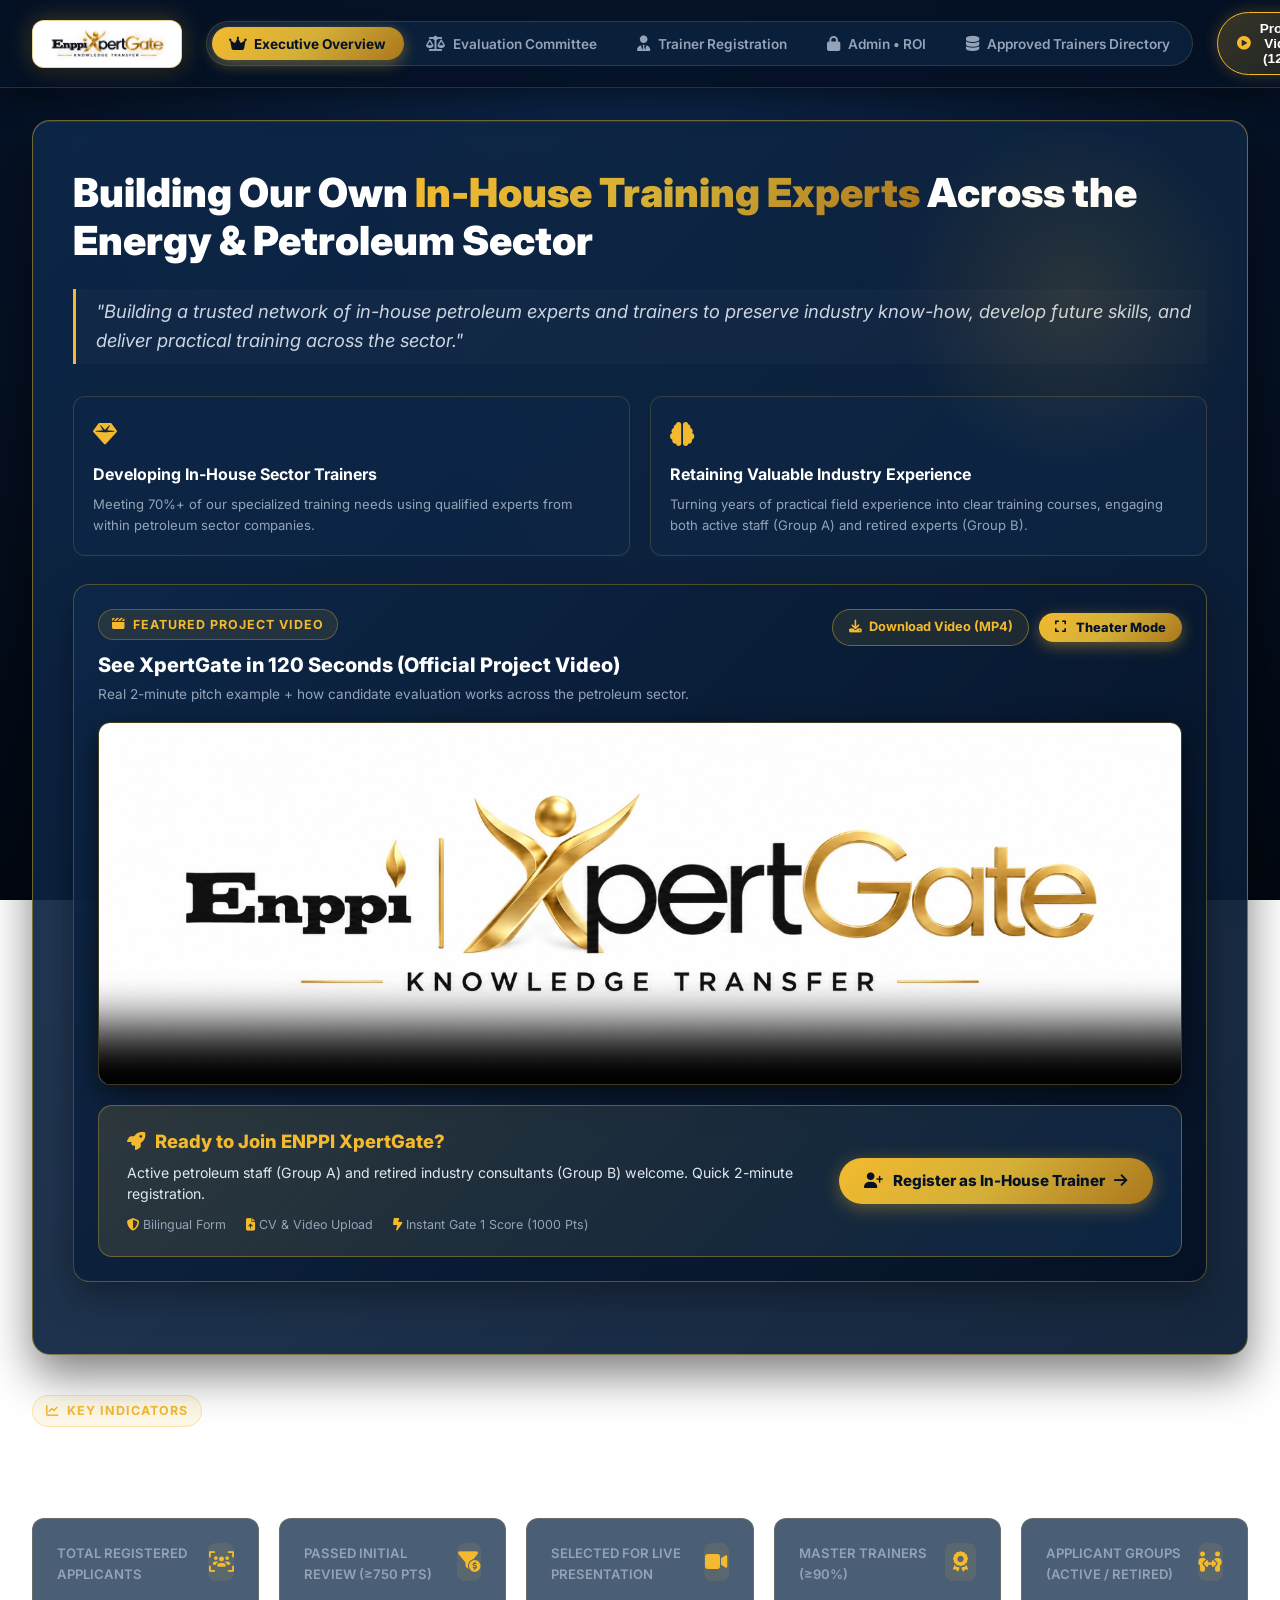
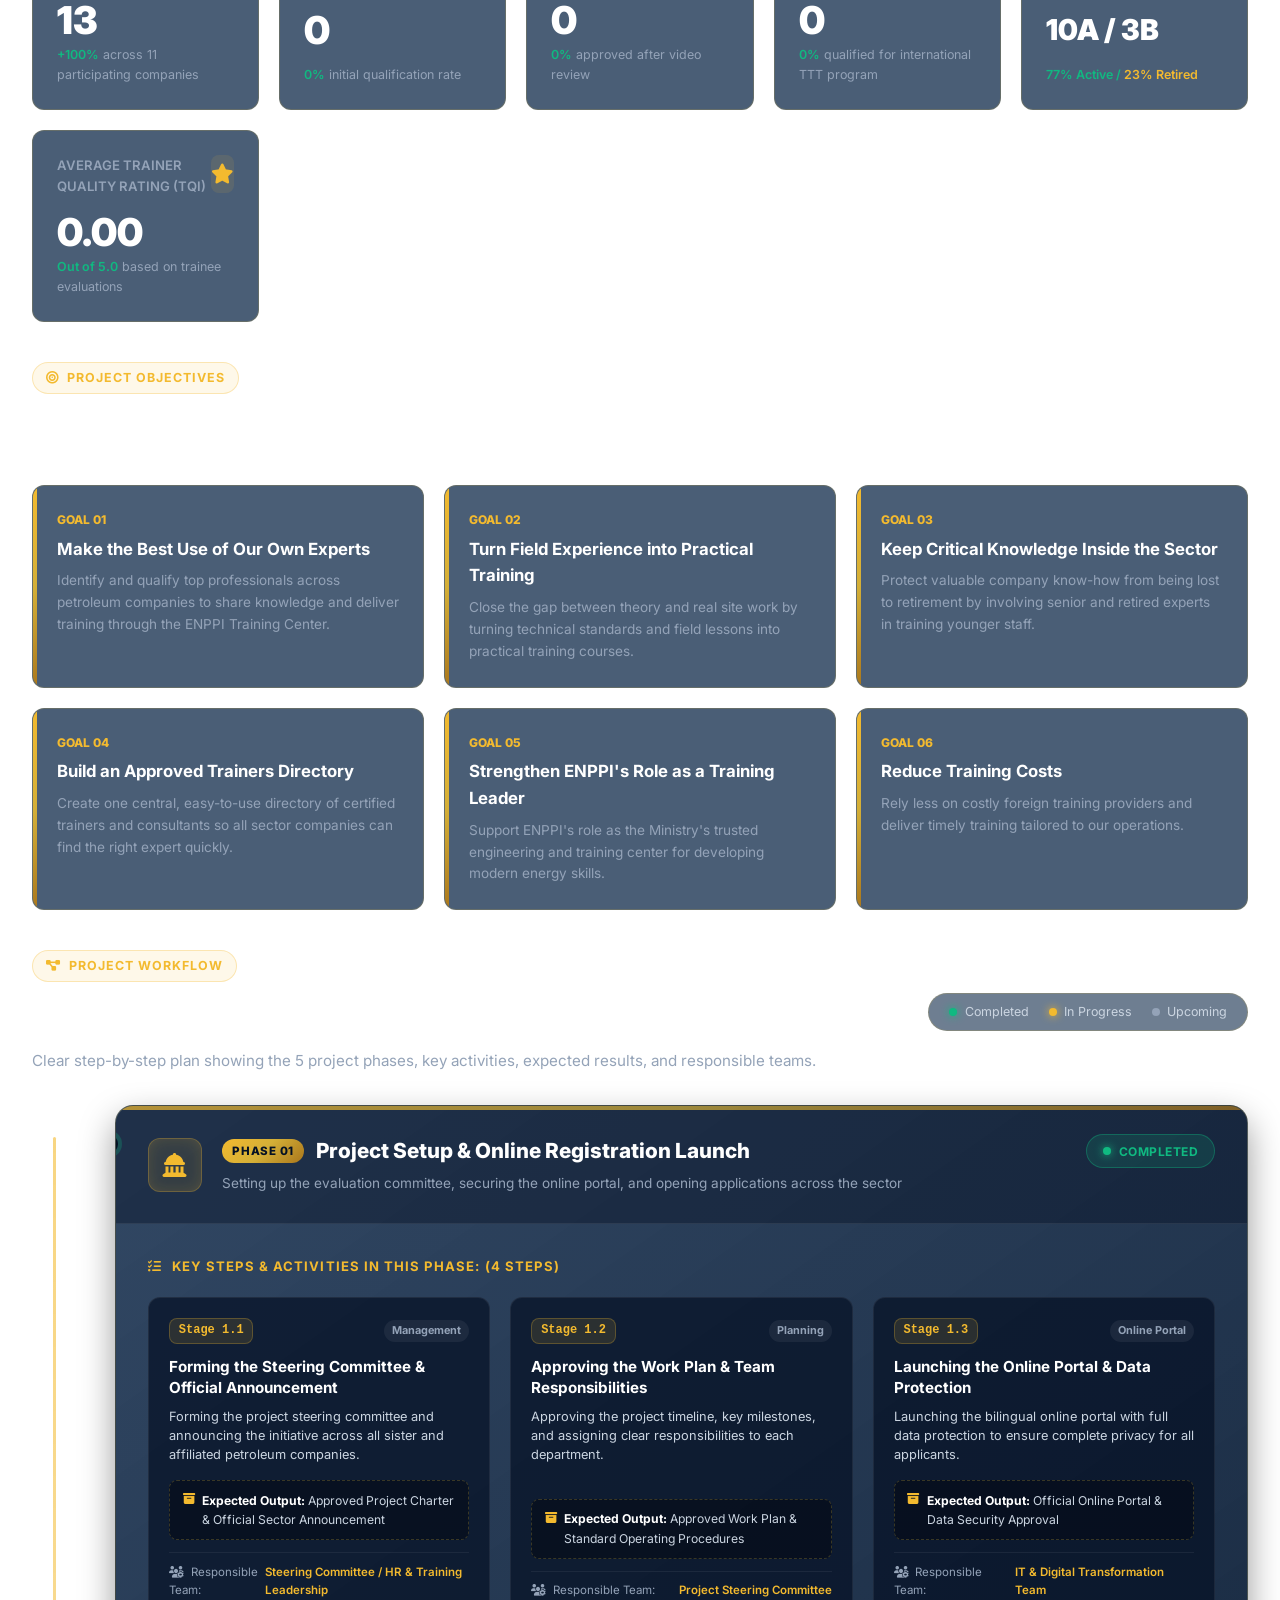
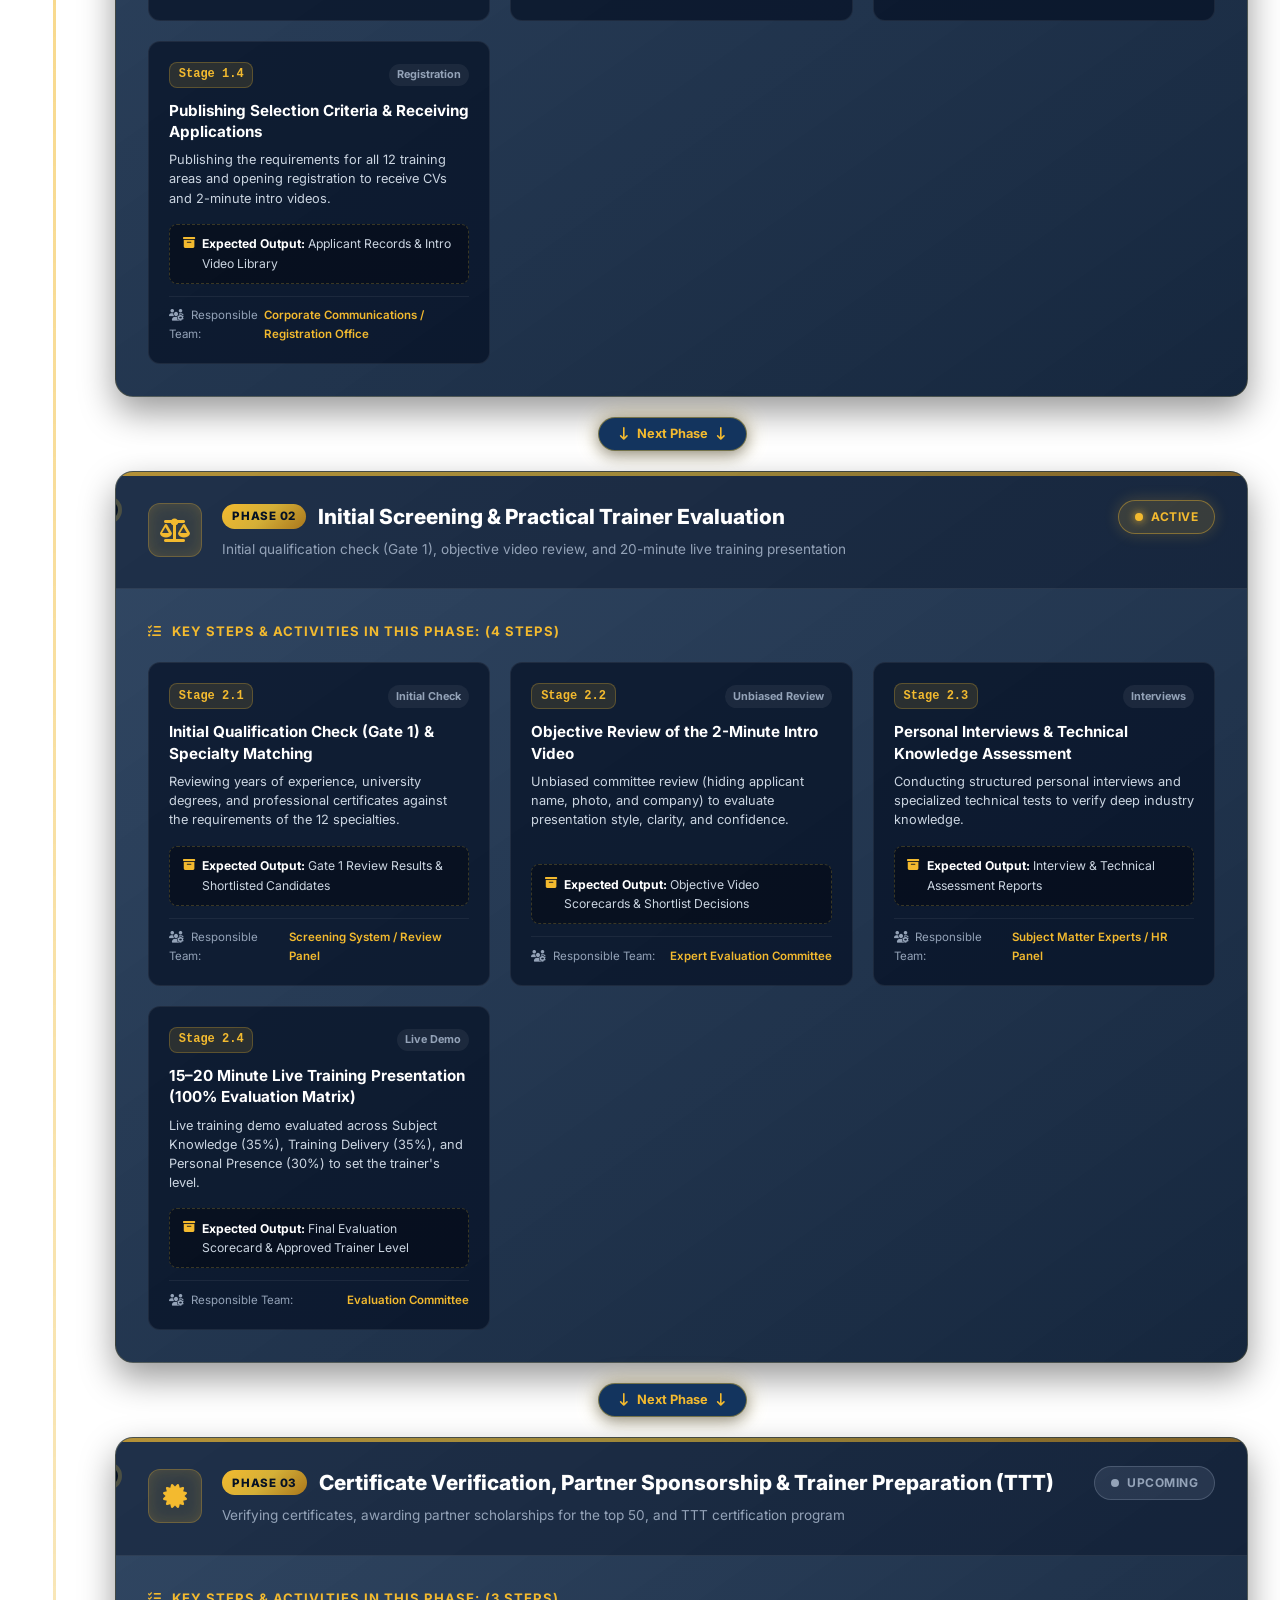
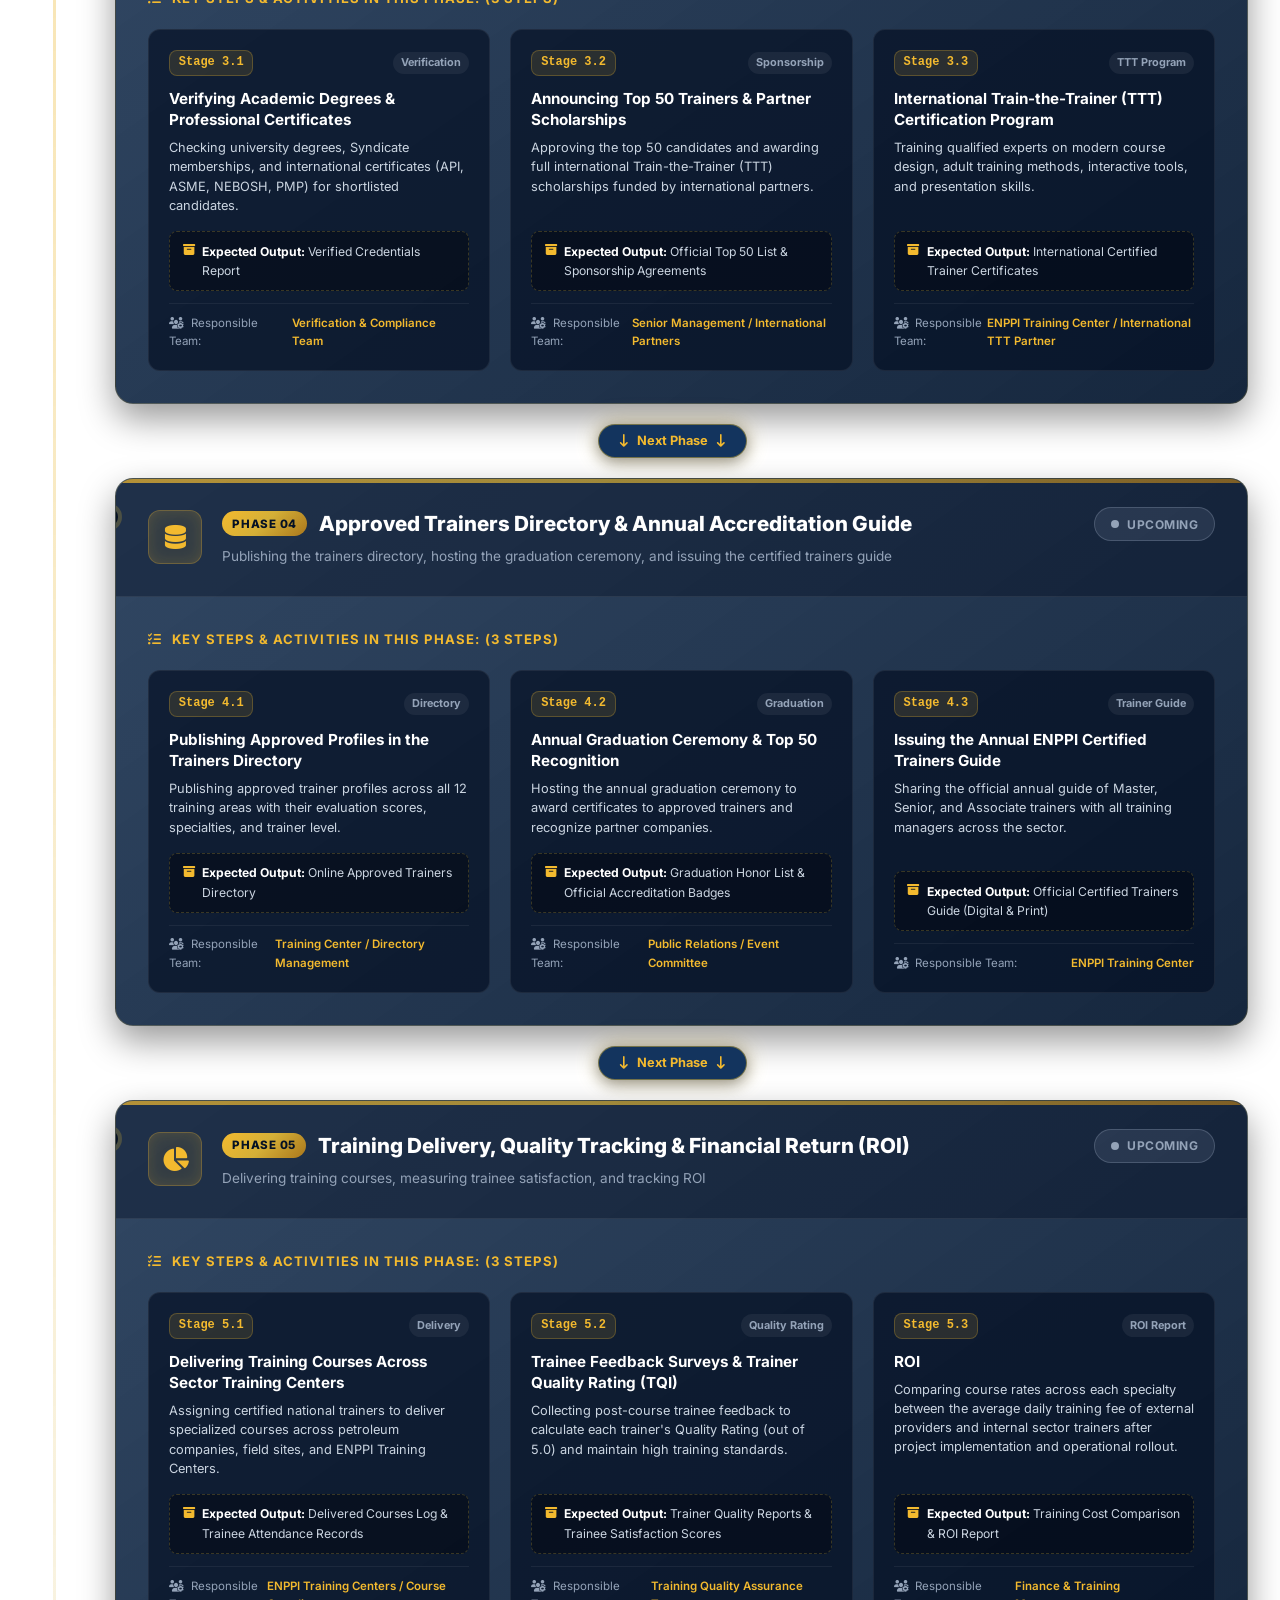
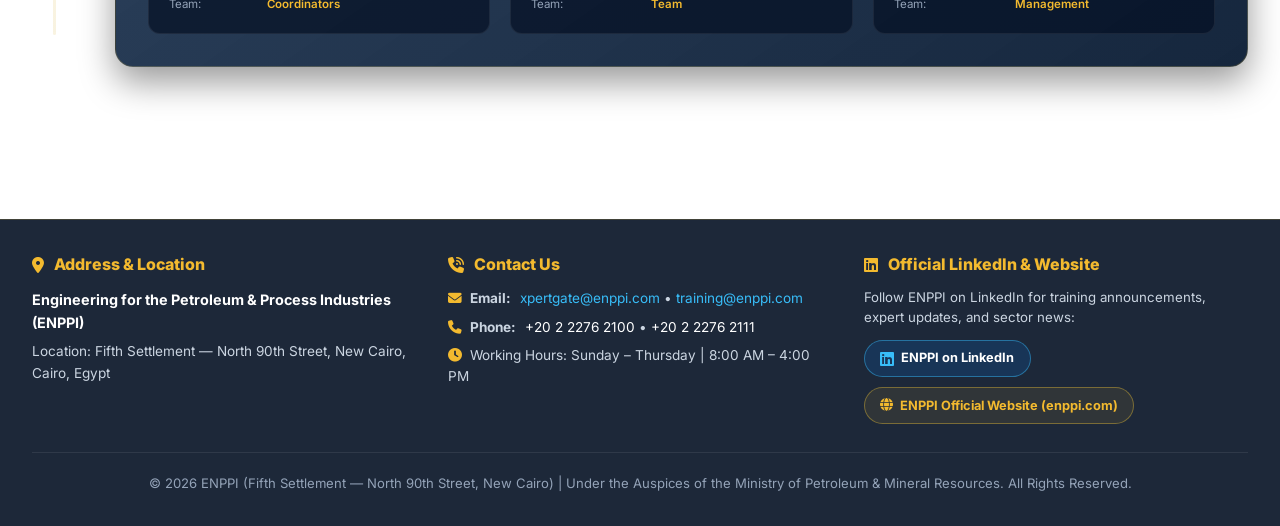
==== demo/index.html @ ce3832bc "feat: complete ENPPI XpertGate demo with 4 role views, Physical Assessment Sheet from competencies m" ====
<!DOCTYPE html>
<html lang="en" dir="ltr">
<head>
    <meta charset="UTF-8">
    <meta name="viewport" content="width=device-width, initial-scale=1.0">
    <title>ENPPI XpertGate | Certified Trainers & Experts Portal</title>
    
    <!-- Fonts: Tajawal & Inter -->
    <link rel="preconnect" href="https://fonts.googleapis.com">
    <link rel="preconnect" href="https://fonts.gstatic.com" crossorigin>
    <link href="https://fonts.googleapis.com/css2?family=Cairo:wght@400;600;700;800;900&family=Inter:wght@300;400;500;600;700;800;900&family=Tajawal:wght@400;500;700;800;900&display=swap" rel="stylesheet">
    
    <!-- Font Awesome Icons -->
    <link rel="stylesheet" href="https://cdnjs.cloudflare.com/ajax/libs/font-awesome/6.5.1/css/all.min.css">
    
    <!-- Enterprise Stylesheet -->
    <link rel="stylesheet" href="style.css">
</head>
<body>

    <!-- ==============================================================================
         EXECUTIVE APP HEADER & ROLE SWITCHER
         ============================================================================== -->
    <header class="app-header">
        <div class="header-container">
            <!-- Brand & Identity with Full Official Logo -->
            <div class="brand-section">
                <a href="#" class="brand-logo-full-wrap" onclick="switchRoleView('executiveView');return false;" title="Back to Main Page" style="cursor:pointer;text-decoration:none;">
                    <img src="assets/logo_full.png?v=2" alt="Enppi XpertGate - Knowledge Transfer" class="brand-logo-full-img">
                </a>
            </div>

            <!-- Executive Role Switcher -->
            <nav class="role-switcher-container" role="tablist" aria-label="Navigation Tabs">
                <button class="role-btn active" data-view="executiveView" role="tab" aria-selected="true">
                    <i class="fa-solid fa-crown"></i>
                    <span data-i18n="navExecutive">Executive Overview</span>
                </button>
                <button class="role-btn" data-view="screeningView" role="tab" aria-selected="false">
                    <i class="fa-solid fa-scale-balanced"></i>
                    <span data-i18n="navScreening">Evaluation Committee</span>
                </button>
                <button class="role-btn" data-view="applicantView" role="tab" aria-selected="false">
                    <i class="fa-solid fa-user-tie"></i>
                    <span data-i18n="navApplicant">Trainer Registration</span>
                </button>
                <button class="role-btn" data-view="adminView" role="tab" aria-selected="false" style="border-color:rgba(212,175,55,0.5);"><i class="fa-solid fa-lock"></i><span>Admin • ROI</span></button>
                <button class="role-btn" data-view="skillsBankView" role="tab" aria-selected="false">
                    <i class="fa-solid fa-database"></i>
                    <span data-i18n="navSkillsBank">Approved Trainers Directory</span>
                </button>
            </nav>

            <!-- Language & Operational Status -->
            <div class="header-utilities">
                <button type="button" class="promo-video-btn" id="btnHeaderPromoVideo" onclick="openPromoVideoModal()" title="Watch 2-Minute Project Video">
                    <i class="fa-solid fa-play-circle"></i>
                    <span data-i18n="btnPromoVideo">Watch Project Video (2 min)</span>
                </button>
                <button class="lang-toggle-btn" id="langToggleBtn" title="Switch Language">
                    <i class="fa-solid fa-globe"></i>
                    <span id="langLabel">Arabic (AR)</span>
                </button>
            </div>
        </div>
    </header>

    <!-- ==============================================================================
         MAIN CONTENT CONTAINER (4 DYNAMIC VIEWS)
         ============================================================================== -->
    <main class="main-content">

        <!-- ==========================================================================
             VIEW 1: EXECUTIVE OVERVIEW
             ========================================================================== -->
        <section id="executiveView" class="view-section active">
            <!-- Strategic Hero Banner -->
            <div class="hero-banner">
                <h2 class="hero-title">
                    <span data-i18n="heroTitleStart">Building Our Own</span>
                    <span class="gradient-text" data-i18n="heroTitleHighlight">In-House Training Experts</span>
                    <span data-i18n="heroTitleEnd">Across the Energy & Petroleum Sector</span>
                </h2>

                <p class="hero-vision-quote" data-i18n="visionQuote">
                    "Building a trusted network of in-house petroleum experts and trainers to preserve industry know-how, develop future skills, and deliver practical training across the sector."
                </p>

                <!-- Strategic Pillars -->
                <div class="strategic-pillars-grid">
                    <div class="pillar-pill">
                        <div class="icon"><i class="fa-solid fa-gem"></i></div>
                        <h4 data-i18n="pillar1Title">Developing In-House Sector Trainers</h4>
                        <p data-i18n="pillar1Desc">Meeting 70%+ of our specialized training needs using qualified experts from within petroleum sector companies.</p>
                    </div>
                    <div class="pillar-pill">
                        <div class="icon"><i class="fa-solid fa-brain"></i></div>
                        <h4 data-i18n="pillar2Title">Retaining Valuable Industry Experience</h4>
                        <p data-i18n="pillar2Desc">Turning years of practical field experience into clear training courses, engaging both active staff (Group A) and retired experts (Group B).</p>
                    </div>
                </div>

                <!-- Unified Featured Video Showcase (Centerpiece) -->
                <div class="exec-video-centerpiece" style="margin-top: 1.75rem;">
                    <div style="display: flex; justify-content: space-between; align-items: flex-start; flex-wrap: wrap; gap: 1rem; margin-bottom: 1rem;">
                        <div>
                            <span class="section-badge" style="margin-bottom: 0.35rem;"><i class="fa-solid fa-clapperboard"></i> <span>Featured Project Video</span></span>
                            <h3 style="margin: 0.2rem 0; color: #FFFFFF; font-size: 1.25rem; font-weight: 800;">
                                See XpertGate in 120 Seconds (Official Project Video)
                            </h3>
                            <p style="margin: 0; color: var(--text-muted); font-size: 0.85rem;">
                                Real 2-minute pitch example + how candidate evaluation works across the petroleum sector.
                            </p>
                        </div>
                        <div style="display: flex; gap: 0.65rem; flex-wrap: wrap; align-items: center;">
                            <a href="video/sample-video.mp4" download="Enppi_XpertGate_Sample_Video.mp4" class="btn-outline-gold" style="font-size: 0.8rem; padding: 0.45rem 0.95rem; text-decoration: none; display: inline-flex; align-items: center; gap: 0.45rem;">
                                <i class="fa-solid fa-download"></i> <span>Download Video (MP4)</span>
                            </a>
                            <button type="button" class="btn-primary-gold" onclick="openPromoVideoModal()" style="font-size: 0.8rem; padding: 0.45rem 1rem;">
                                <i class="fa-solid fa-expand"></i> <span>Theater Mode</span>
                            </button>
                        </div>
                    </div>

                    <!-- Video Player -->
                    <div class="exec-video-player-wrap">
                        <video controls preload="metadata" poster="assets/Logo.jpeg" style="width: 100%; max-height: 440px; display: block; margin: 0 auto; background: #000;">
                            <source src="video/sample-video.mp4" type="video/mp4">
                            Your browser does not support the video tag.
                        </video>
                    </div>

                    <!-- Ready to Join Placed Directly UNDER the Video -->
                    <div class="ready-to-join-banner">
                        <div style="flex: 1; min-width: 270px;">
                            <div style="display: flex; align-items: center; gap: 0.6rem; color: var(--gold-bright); font-weight: 800; font-size: 1.15rem; margin-bottom: 0.35rem;">
                                <i class="fa-solid fa-rocket"></i>
                                <span>Ready to Join ENPPI XpertGate?</span>
                            </div>
                            <p style="margin: 0; color: #E2E8F0; font-size: 0.88rem; line-height: 1.5;">
                                Active petroleum staff (Group A) and retired industry consultants (Group B) welcome. Quick 2-minute registration.
                            </p>
                            <div style="display: flex; gap: 1.25rem; margin-top: 0.65rem; font-size: 0.78rem; color: var(--text-muted); flex-wrap: wrap;">
                                <span><i class="fa-solid fa-shield-halved" style="color: var(--gold-bright);"></i> Bilingual Form</span>
                                <span><i class="fa-solid fa-file-arrow-up" style="color: var(--gold-bright);"></i> CV & Video Upload</span>
                                <span><i class="fa-solid fa-bolt-lightning" style="color: var(--gold-bright);"></i> Instant Gate 1 Score (1000 Pts)</span>
                            </div>
                        </div>
                        <div>
                            <button type="button" class="btn-primary-gold" onclick="switchRoleView('applicantView')" style="padding: 0.85rem 1.6rem; font-size: 0.95rem; font-weight: 800; box-shadow: 0 4px 18px rgba(243, 186, 47, 0.35); display: inline-flex; align-items: center; gap: 0.6rem;">
                                <i class="fa-solid fa-user-plus"></i>
                                <span>Register as In-House Trainer</span>
                                <i class="fa-solid fa-arrow-right"></i>
                            </button>
                        </div>
                    </div>
                </div>
            </div>

            <!-- Executive KPI Summary Cards -->
            <div class="section-header">
                <span class="section-badge"><i class="fa-solid fa-chart-line"></i> <span data-i18n="kpiBadge">Key Indicators</span></span>
                <h3 class="section-title"><span data-i18n="kpiTitle">Registration & Qualification Summary</span></h3>
            </div>
            
            <div class="kpi-grid">
                <div class="kpi-card">
                    <div class="kpi-top">
                        <span class="kpi-label" data-i18n="kpiTotalApplicants">Total Registered Applicants</span>
                        <div class="kpi-icon"><i class="fa-solid fa-users-viewfinder"></i></div>
                    </div>
                    <div class="kpi-value" id="kpiTotalApplicantsCount">0</div>
                    <div class="kpi-subtext"><span class="positive" id="kpiCompaniesRatio">+100%</span> <span id="kpiCompaniesSubtext" data-i18n="kpiAcrossCompanies">across participating sector companies</span></div>
                </div>

                <div class="kpi-card">
                    <div class="kpi-top">
                        <span class="kpi-label" data-i18n="kpiScreenedCandidates">Passed Initial Review (â‰¥750 pts)</span>
                        <div class="kpi-icon"><i class="fa-solid fa-filter-circle-dollar"></i></div>
                    </div>
                    <div class="kpi-value" id="kpiScreenedCount">0</div>
                    <div class="kpi-subtext"><span class="positive" id="kpiPassRatePercent">0%</span> <span data-i18n="kpiPassRate">initial qualification rate</span></div>
                </div>

                <div class="kpi-card">
                    <div class="kpi-top">
                        <span class="kpi-label" data-i18n="kpiShortlisted">Selected for Live Presentation</span>
                        <div class="kpi-icon"><i class="fa-solid fa-video"></i></div>
                    </div>
                    <div class="kpi-value" id="kpiShortlistedCount">0</div>
                    <div class="kpi-subtext"><span class="positive" id="kpiDemoReadyRatio">0%</span> <span data-i18n="kpiBlindReviewed">approved after video review</span></div>
                </div>

                <div class="kpi-card">
                    <div class="kpi-top">
                        <span class="kpi-label" data-i18n="kpiCertifiedMasters">Master Trainers (â‰¥90%)</span>
                        <div class="kpi-icon"><i class="fa-solid fa-award"></i></div>
                    </div>
                    <div class="kpi-value" id="kpiCertifiedMastersCount">0</div>
                    <div class="kpi-subtext"><span class="positive" id="kpiMastersRatio">0%</span> <span data-i18n="kpiTop50Scholars">qualified for international TTT program</span></div>
                </div>

                <div class="kpi-card">
                    <div class="kpi-top">
                        <span class="kpi-label" data-i18n="kpiCohortDist">Applicant Groups (Active / Retired)</span>
                        <div class="kpi-icon"><i class="fa-solid fa-people-arrows"></i></div>
                    </div>
                    <div class="kpi-value" style="font-size: 1.8rem;" id="kpiCohortCountDisplay">0A / 0B</div>
                    <div class="kpi-subtext"><span class="positive" id="kpiCohortRatio">0% Active / 0% Retired</span></div>
                </div>

                <div class="kpi-card">
                    <div class="kpi-top">
                        <span class="kpi-label" data-i18n="kpiAverageTqi">Average Trainer Quality Rating (TQI)</span>
                        <div class="kpi-icon"><i class="fa-solid fa-star"></i></div>
                    </div>
                    <div class="kpi-value" id="kpiAvgTqiDisplay">0.00</div>
                    <div class="kpi-subtext"><span class="positive">Out of 5.0</span> <span data-i18n="kpiTqiEvaluated">based on trainee evaluations</span></div>
                </div>
            </div>

            <!-- The 6 Strategic Goals Grid -->
            <div class="section-header">
                <span class="section-badge"><i class="fa-solid fa-bullseye"></i> <span data-i18n="strategicGoalsBadge">Project Objectives</span></span>
                <h3 class="section-title"><span data-i18n="strategicGoalsTitle">The 6 Main Goals of XpertGate</span></h3>
            </div>
            <div class="goals-grid">
                <div class="goal-card">
                    <div class="goal-number">Goal 01</div>
                    <h4 data-i18n="goal1Title">Make the Best Use of Our Own Experts</h4>
                    <p data-i18n="goal1Desc">Identify and qualify top professionals across petroleum companies to share knowledge and deliver training through the ENPPI Training Center.</p>
                </div>
                <div class="goal-card">
                    <div class="goal-number">Goal 02</div>
                    <h4 data-i18n="goal2Title">Turn Field Experience into Practical Training</h4>
                    <p data-i18n="goal2Desc">Close the gap between theory and real site work by turning technical standards and field lessons into practical training courses.</p>
                </div>
                <div class="goal-card">
                    <div class="goal-number">Goal 03</div>
                    <h4 data-i18n="goal3Title">Keep Critical Knowledge Inside the Sector</h4>
                    <p data-i18n="goal3Desc">Protect valuable company know-how from being lost to retirement by involving senior and retired experts in training younger staff.</p>
                </div>
                <div class="goal-card">
                    <div class="goal-number">Goal 04</div>
                    <h4 data-i18n="goal4Title">Build an Approved Trainers Directory</h4>
                    <p data-i18n="goal4Desc">Create one central, easy-to-use directory of certified trainers and consultants so all sector companies can find the right expert quickly.</p>
                </div>
                <div class="goal-card">
                    <div class="goal-number">Goal 05</div>
                    <h4 data-i18n="goal5Title">Strengthen ENPPI's Role as a Training Leader</h4>
                    <p data-i18n="goal5Desc">Support ENPPI's role as the Ministry's trusted engineering and training center for developing modern energy skills.</p>
                </div>
                <div class="goal-card">
                    <div class="goal-number">Goal 06</div>
                    <h4 data-i18n="goal6Title">Reduce Training Costs</h4>
                    <p data-i18n="goal6Desc">Rely less on costly foreign training providers and deliver timely training tailored to our operations.</p>
                </div>
            </div>

            <!-- The Master Operational Workflow (Phases & Detailed Operational Stages) -->
            <div class="workflow-section-container">
                <div class="workflow-header-actions">
                    <div class="section-header" style="margin-bottom: 0;">
                        <span class="section-badge"><i class="fa-solid fa-diagram-project"></i> <span data-i18n="workflowBadge">Project Workflow</span></span>
                        <h3 class="section-title"><span data-i18n="workflowTitle">Project Implementation Plan: 5 Main Phases</span></h3>
                        <p class="section-desc" data-i18n="workflowDesc">Clear step-by-step plan showing the 5 project phases, key activities, expected results, and responsible teams.</p>
                    </div>

                    <div class="workflow-legend">
                        <div class="workflow-legend-item">
                            <span class="legend-dot completed"></span>
                            <span data-i18n="legendCompleted">Completed</span>
                        </div>
                        <div class="workflow-legend-item">
                            <span class="legend-dot active"></span>
                            <span data-i18n="legendActive">In Progress</span>
                        </div>
                        <div class="workflow-legend-item">
                            <span class="legend-dot upcoming"></span>
                            <span data-i18n="legendUpcoming">Upcoming</span>
                        </div>
                    </div>
                </div>

                <div class="workflow-track-wrapper" id="workflowTrackWrapper">
                    <!-- Populated dynamically via app.js -->
                </div>
            </div>
            </section>


        <!-- ==========================================================================
             VIEW 2: EVALUATION COMMITTEE ROOM
             ========================================================================== -->
        <section id='screeningView' class='view-section'>
            <div id='committeeLoginGate' style='background:rgba(14,40,73,0.7);border:1px solid rgba(212,175,55,0.35);border-radius:16px;padding:1.5rem;margin-bottom:1.5rem;'>
                <div style='display:flex;gap:1rem;align-items:center;margin-bottom:1rem;'><i class='fa-solid fa-scale-balanced' style='font-size:1.8rem;color:var(--gold-bright);'></i><div><h3 style='margin:0;color:#FFFFFF;'>Evaluation Committee \u2014 Secure Access</h3><p style='margin:0.2rem 0 0 0;color:var(--text-muted);font-size:0.85rem;'>Demo login. Credentials displayed for live demo.</p></div></div>
                <div style='display:flex;gap:0.65rem;flex-wrap:wrap;margin-bottom:1rem;'><span style='background:rgba(212,175,55,0.15);border:1px solid rgba(212,175,55,0.3);color:var(--gold-bright);padding:0.35rem 0.75rem;border-radius:999px;font-size:0.78rem;'><i class='fa-solid fa-user'></i> Username: <strong>committee</strong></span><span style='background:rgba(56,189,248,0.12);border:1px solid rgba(56,189,248,0.3);color:#38BDF8;padding:0.35rem 0.75rem;border-radius:999px;font-size:0.78rem;'><i class='fa-solid fa-key'></i> Password: <strong>Enppi2026!</strong> <button type='button' onclick='navigator.clipboard.writeText(\"Enppi2026!\");showToast(\"Password copied!\")' style='margin-left:0.35rem;background:rgba(255,255,255,0.1);border:1px solid rgba(255,255,255,0.2);color:#FFFFFF;padding:0.15rem 0.5rem;border-radius:999px;font-size:0.72rem;cursor:pointer;'>Copy</button></span><span style='color:var(--text-muted);font-size:0.76rem;'><i class='fa-solid fa-eye'></i> Password shown intentionally for demo</span></div>
                <form id='committeeLoginForm' onsubmit='return handleCommitteeLogin(event)' style='display:flex;gap:0.65rem;flex-wrap:wrap;align-items:center;'><input type='text' id='committeeUser' class='form-input' placeholder='Username' value='committee' required style='max-width:180px;'><input type='password' id='committeePass' class='form-input' placeholder='Password' value='Enppi2026!' required style='max-width:180px;'><button type='submit' class='btn-primary-gold'><i class='fa-solid fa-right-to-bracket'></i> Enter Workspace</button><button type='button' class='btn-outline-gold' onclick='var p=document.getElementById(\"committeePass\");p.type=p.type===\"password\"?\"text\":\"password\"'>Show/Hide</button></form>
                <small style='color:var(--text-muted);font-size:0.76rem;display:block;margin-top:0.5rem;'><i class='fa-solid fa-circle-info'></i> Production connects to SSO/LDAP. Demo: <strong>committee / Enppi2026!</strong> unlocks the workspace.</small>
            </div>
            <div id='committeeWorkspace' style='display:none;'>
            <div class="section-header">
                <span class="section-badge"><i class="fa-solid fa-gavel"></i> <span data-i18n="screeningBadge">Evaluation Committee</span></span>
                <h3 class="section-title"><span data-i18n="screeningTitle">Applicant Screening, Objective Video Review & Live Presentation Evaluation</span></h3>
                <p class="section-desc" data-i18n="screeningDesc">Review initial qualifications (Gate 1), evaluate the 2-minute intro video objectively, and score the live training presentation using the 19-point evaluation sheet.</p>
            </div>

            <!-- Automated Evaluation & Screening Action Toolbar -->
            <div class="screening-action-bar" style="margin-bottom: 1.5rem; background: rgba(14, 40, 73, 0.7); border: 1px solid rgba(212, 175, 55, 0.35); border-radius: 12px; padding: 1.25rem 1.5rem;">
                <div class="action-bar-info">
                    <h3 style="color: var(--gold-bright); font-size: 1.15rem; display: flex; align-items: center; gap: 0.5rem; margin-bottom: 0.35rem;">
                        <i class="fa-solid fa-wand-magic-sparkles"></i>
                        <span data-i18n="evalDashboardTitle">Comprehensive Lecturer Evaluation & Accreditation Dashboard</span>
                    </h3>
                    <p data-i18n="evalDashboardDesc" style="color: var(--text-muted); font-size: 0.84rem; margin: 0;">Automated end-to-end evaluation results based on the 19 lecturer assessment criteria across Subject Knowledge (35%), Training Delivery (35%), Communication & Presence (30%), and approved deployment tiers.</p>
                </div>
                <div style="display: flex; gap: 0.65rem; align-items: center; flex-wrap: wrap;">
                    <div id="dbSyncStatusBadge" class="live-indicator" style="background: rgba(16, 185, 129, 0.12); border: 1px solid rgba(16, 185, 129, 0.3); color: #10B981; padding: 0.4rem 0.85rem; border-radius: 9999px; font-size: 0.78rem; font-weight: 700;">
                        <span class="pulse-dot" style="background-color: #10B981; box-shadow: 0 0 8px #10B981;"></span>
                        <span id="dbStatusText">System Status: Online (0 Applicants)</span>
                    </div>

                    <!-- End-to-End Automated Evaluation Button -->
                    <button class="btn-primary-gold" id="btnRunAutoEvaluationAll" style="padding: 0.55rem 1.15rem; font-size: 0.84rem; box-shadow: 0 4px 15px rgba(243, 186, 47, 0.35);">
                        <i class="fa-solid fa-bolt-lightning"></i>
                        <span data-i18n="btnRunAutoEvalAll">Run End-to-End Evaluation for All Applicants</span>
                    </button>

                    <!-- Load & Evaluate Sector Sample Pool -->
                    <button id="btnLoadBenchmarkCandidates" style="background: rgba(56, 189, 248, 0.15); border: 1px solid rgba(56, 189, 248, 0.45); color: #38BDF8; padding: 0.55rem 1rem; border-radius: 8px; font-size: 0.82rem; font-weight: 700; cursor: pointer; transition: 0.2s ease; display: inline-flex; align-items: center; gap: 0.45rem;">
                        <i class="fa-solid fa-users-viewfinder"></i>
                        <span data-i18n="btnLoadBenchmarkCandidates">Load & Evaluate Sector Sample Applicants (13 Disciplines)</span>
                    </button>

                    <button id="btnResetDatabase" style="background: rgba(239, 68, 68, 0.15); border: 1px solid rgba(239, 68, 68, 0.4); color: #FCA5A5; padding: 0.55rem 0.9rem; border-radius: 8px; font-size: 0.8rem; font-weight: 600; cursor: pointer; transition: 0.2s ease;">
                        <i class="fa-solid fa-trash-can"></i>
                        <span id="btnResetDbText" data-i18n="btnResetDbText">Clear All Applicants</span>
                    </button>

                    <!-- Standalone Rubric Button (Committee Criteria Reference) -->
                    <button id="btnStandaloneRubric" style="background: rgba(212, 175, 55, 0.15); border: 1px solid rgba(212, 175, 55, 0.45); color: var(--gold-bright); padding: 0.55rem 0.9rem; border-radius: 8px; font-size: 0.8rem; font-weight: 700; cursor: pointer; transition: 0.2s ease; display: inline-flex; align-items: center; gap: 0.45rem;" onclick="loadRubricCriteria()">
                        <i class="fa-solid fa-clipboard-list"></i>
                        <span id="rubricBtnText">Rubric</span>
                    </button>
                </div>
            </div>

            <!-- EXECUTIVE LECTURER ASSESSMENT DASHBOARD -->
            <div class="lecturer-assessment-dashboard-container" style="background: linear-gradient(135deg, rgba(14, 40, 73, 0.85) 0%, rgba(5, 17, 36, 0.95) 100%); border: 1px solid rgba(212, 175, 55, 0.35); border-radius: 14px; padding: 1.5rem; margin-bottom: 2rem; box-shadow: 0 15px 35px rgba(0,0,0,0.35);">
                <div style="display: flex; justify-content: space-between; align-items: center; flex-wrap: wrap; gap: 1rem; margin-bottom: 1.25rem; border-bottom: 1px solid rgba(255,255,255,0.08); padding-bottom: 0.85rem;">
                    <div>
                        <span class="section-badge" style="margin-bottom: 0.25rem;"><i class="fa-solid fa-chart-pie"></i> <span data-i18n="evalDashboardBadge">Lecturer Evaluation Dashboard</span></span>
                        <h4 style="margin: 0.2rem 0 0 0; color: #FFFFFF; font-size: 1.15rem; font-weight: 800;">
                            <span data-i18n="evalDashboardTitle">Comprehensive Lecturer Evaluation & Accreditation Dashboard</span>
                        </h4>
                    </div>
                    <div id="evalEngineStatusBadge" style="background: rgba(212, 175, 55, 0.12); border: 1px solid rgba(212, 175, 55, 0.4); color: var(--gold-bright); padding: 0.35rem 0.85rem; border-radius: 8px; font-size: 0.8rem; font-weight: 700; display: flex; align-items: center; gap: 0.4rem;">
                        <i class="fa-solid fa-calculator"></i>
                        <span id="evalEngineStatusText">Automated Scoring Engine Active</span>
                    </div>
                </div>

                <!-- 6 KPI Metric Cards Grid -->
                <div style="display: grid; grid-template-columns: repeat(auto-fit, minmax(180px, 1fr)); gap: 1rem; margin-bottom: 1.5rem;">
                    <!-- Total Evaluated -->
                    <div class="eval-stat-card" style="background: rgba(15, 23, 42, 0.7); border: 1px solid rgba(255, 255, 255, 0.1); border-radius: 10px; padding: 1rem; text-align: center;">
                        <div style="font-size: 0.75rem; color: var(--text-muted); font-weight: 700; text-transform: uppercase;" data-i18n="dashTotalEvaluated">Total Evaluated Lecturers</div>
                        <div id="dashTotalCount" style="font-size: 2rem; font-weight: 900; color: #FFFFFF; margin-top: 0.25rem;">0</div>
                        <small style="color: var(--text-muted); font-size: 0.72rem;" id="dashTotalSubtitle">End-to-End Assessed</small>
                    </div>

                    <!-- Pass Rate -->
                    <div class="eval-stat-card" style="background: rgba(15, 23, 42, 0.7); border: 1px solid rgba(16, 185, 129, 0.25); border-radius: 10px; padding: 1rem; text-align: center;">
                        <div style="font-size: 0.75rem; color: #6EE7B7; font-weight: 700; text-transform: uppercase;" data-i18n="dashPassRate">Accreditation Pass Rate (â‰¥ 70%)</div>
                        <div id="dashPassRateVal" style="font-size: 2rem; font-weight: 900; color: #10B981; margin-top: 0.25rem;">0%</div>
                        <small style="color: var(--text-muted); font-size: 0.72rem;" id="dashPassSubtitle">Accredited Trainers</small>
                    </div>

                    <!-- Average Score -->
                    <div class="eval-stat-card" style="background: rgba(15, 23, 42, 0.7); border: 1px solid rgba(212, 175, 55, 0.25); border-radius: 10px; padding: 1rem; text-align: center;">
                        <div style="font-size: 0.75rem; color: var(--gold-bright); font-weight: 700; text-transform: uppercase;" data-i18n="dashAvgScore">Average Evaluation Score</div>
                        <div id="dashAvgScoreVal" style="font-size: 2rem; font-weight: 900; color: var(--gold-bright); margin-top: 0.25rem;">0.0%</div>
                        <small style="color: var(--text-muted); font-size: 0.72rem;">Out of 100%</small>
                    </div>

                    <!-- Master Star -->
                    <div class="eval-stat-card" style="background: rgba(15, 23, 42, 0.7); border: 1px solid rgba(212, 175, 55, 0.4); border-radius: 10px; padding: 1rem; text-align: center;">
                        <div style="font-size: 0.75rem; color: var(--gold-bright); font-weight: 700; text-transform: uppercase;" data-i18n="dashMasterCount">Master Star (â‰¥ 90%)</div>
                        <div id="dashMasterCountVal" style="font-size: 2rem; font-weight: 900; color: var(--gold-bright); margin-top: 0.25rem;">0</div>
                        <small style="color: var(--text-muted); font-size: 0.72rem;">Senior Advisors</small>
                    </div>

                    <!-- Senior Trainer -->
                    <div class="eval-stat-card" style="background: rgba(15, 23, 42, 0.7); border: 1px solid rgba(56, 189, 248, 0.3); border-radius: 10px; padding: 1rem; text-align: center;">
                        <div style="font-size: 0.75rem; color: #38BDF8; font-weight: 700; text-transform: uppercase;" data-i18n="dashSeniorCount">Senior Trainers (80 - 89%)</div>
                        <div id="dashSeniorCountVal" style="font-size: 2rem; font-weight: 900; color: #38BDF8; margin-top: 0.25rem;">0</div>
                        <small style="color: var(--text-muted); font-size: 0.72rem;">Certified Facilitators</small>
                    </div>

                    <!-- Associate Trainer -->
                    <div class="eval-stat-card" style="background: rgba(15, 23, 42, 0.7); border: 1px solid rgba(16, 185, 129, 0.3); border-radius: 10px; padding: 1rem; text-align: center;">
                        <div style="font-size: 0.75rem; color: #34D399; font-weight: 700; text-transform: uppercase;" data-i18n="dashAssociateCount">Associate Trainers (70 - 79%)</div>
                        <div id="dashAssociateCountVal" style="font-size: 2rem; font-weight: 900; color: #34D399; margin-top: 0.25rem;">0</div>
                        <small style="color: var(--text-muted); font-size: 0.72rem;">Operational Instructors</small>
                    </div>
                </div>

                <!-- 3 Pillars Performance Breakdown Progress Bars -->
                <div style="background: rgba(5, 17, 36, 0.65); border: 1px solid rgba(255, 255, 255, 0.08); border-radius: 12px; padding: 1.25rem;">
                    <div style="font-weight: 700; color: #E2E8F0; font-size: 0.88rem; margin-bottom: 1rem; display: flex; align-items: center; gap: 0.5rem;">
                        <i class="fa-solid fa-layer-group" style="color: var(--gold-bright);"></i>
                        <span>Average Score Breakdown across the 3 Evaluation Sections:</span>
                    </div>

                    <div style="display: grid; grid-template-columns: repeat(auto-fit, minmax(280px, 1fr)); gap: 1.25rem;">
                        <!-- Pillar 1 -->
                        <div style="background: rgba(255,255,255,0.03); padding: 0.85rem 1rem; border-radius: 8px; border: 1px solid rgba(255,255,255,0.06);">
                            <div style="display: flex; justify-content: space-between; align-items: center; margin-bottom: 0.4rem;">
                                <span style="font-size: 0.8rem; font-weight: 700; color: #93C5FD;" data-i18n="dashPillar1Avg">Section 1: Subject Knowledge & Analytical Skills (35%)</span>
                                <strong id="dashPillar1Val" style="color: #60A5FA; font-size: 0.95rem;">0.0% / 35.0%</strong>
                            </div>
                            <div style="background: rgba(255,255,255,0.1); height: 8px; border-radius: 999px; overflow: hidden;">
                                <div id="dashPillar1Bar" style="background: linear-gradient(90deg, #3B82F6, #60A5FA); width: 0%; height: 100%; transition: width 0.6s ease;"></div>
                            </div>
                        </div>

                        <!-- Pillar 2 -->
                        <div style="background: rgba(255,255,255,0.03); padding: 0.85rem 1rem; border-radius: 8px; border: 1px solid rgba(255,255,255,0.06);">
                            <div style="display: flex; justify-content: space-between; align-items: center; margin-bottom: 0.4rem;">
                                <span style="font-size: 0.8rem; font-weight: 700; color: #FCD34D;" data-i18n="dashPillar2Avg">Section 2: Training Delivery & Course Organization (35%)</span>
                                <strong id="dashPillar2Val" style="color: var(--gold-bright); font-size: 0.95rem;">0.0% / 35.0%</strong>
                            </div>
                            <div style="background: rgba(255,255,255,0.1); height: 8px; border-radius: 999px; overflow: hidden;">
                                <div id="dashPillar2Bar" style="background: var(--gold-gradient); width: 0%; height: 100%; transition: width 0.6s ease;"></div>
                            </div>
                        </div>

                        <!-- Pillar 3 -->
                        <div style="background: rgba(255,255,255,0.03); padding: 0.85rem 1rem; border-radius: 8px; border: 1px solid rgba(255,255,255,0.06);">
                            <div style="display: flex; justify-content: space-between; align-items: center; margin-bottom: 0.4rem;">
                                <span style="font-size: 0.8rem; font-weight: 700; color: #6EE7B7;" data-i18n="dashPillar3Avg">Section 3: Communication & Professional Presence (30%)</span>
                                <strong id="dashPillar3Val" style="color: #34D399; font-size: 0.95rem;">0.0% / 30.0%</strong>
                            </div>
                            <div style="background: rgba(255,255,255,0.1); height: 8px; border-radius: 999px; overflow: hidden;">
                                <div id="dashPillar3Bar" style="background: linear-gradient(90deg, #10B981, #34D399); width: 0%; height: 100%; transition: width 0.6s ease;"></div>
                            </div>
                        </div>
                    </div>
                </div>
            </div>

            <!-- EVALUATED RESULTS TABLE SECTION -->
            <div class="eval-results-table-wrapper" style="margin-bottom: 2.5rem;">
                <!-- Filter Pills & Search Bar -->
                <div style="display: flex; justify-content: space-between; align-items: center; flex-wrap: wrap; gap: 1rem; margin-bottom: 1.25rem;">
                    <div>
                        <h4 style="margin: 0; font-size: 1.15rem; color: #FFFFFF; font-weight: 800; display: flex; align-items: center; gap: 0.5rem;">
                            <i class="fa-solid fa-list-check" style="color: var(--gold-bright);"></i>
                            <span data-i18n="evalResultsTableTitle">Approved Lecturer Assessment Results Table</span>
                        </h4>
                        <p style="margin: 0.25rem 0 0 0; font-size: 0.82rem; color: var(--text-muted);" data-i18n="evalResultsTableDesc">Review every applicant's Gate 1 score, 3-pillar performance, total evaluation percentage, accredited level, and approved deployment scope.</p>
                    </div>

                    <div style="display: flex; gap: 0.55rem; align-items: center; flex-wrap: wrap;">
                        <!-- Filter Pills -->
                        <div class="skills-filter-pills" id="evalTierFilterWrap" style="margin: 0;">
                            <button type="button" class="filter-pill active" data-evaltier="all" data-i18n="filterAllTiers">All Levels</button>
                            <button type="button" class="filter-pill" data-evaltier="master" data-i18n="filterMasterOnly">Master Star (â‰¥ 90%)</button>
                            <button type="button" class="filter-pill" data-evaltier="senior" data-i18n="filterSeniorOnly">Senior (80 - 89%)</button>
                            <button type="button" class="filter-pill" data-evaltier="associate" data-i18n="filterAssociateOnly">Associate (70 - 79%)</button>
                            <button type="button" class="filter-pill" data-evaltier="deferred" data-i18n="filterDeferredOnly">Development (&lt; 70%)</button>
                        </div>

                        <!-- Live Search Input -->
                        <div style="position: relative; min-width: 220px;">
                            <i class="fa-solid fa-magnifying-glass" style="position: absolute; inset-inline-start: 12px; top: 50%; transform: translateY(-50%); color: var(--text-muted); font-size: 0.85rem;"></i>
                            <input type="text" id="evalTableSearchInput" class="form-input" style="padding-inline-start: 34px; padding-top: 0.45rem; padding-bottom: 0.45rem; font-size: 0.82rem; border-radius: 999px;" placeholder="Search lecturer, specialty, or company...">
                        </div>
                    </div>
                </div>

                <!-- Comprehensive Results Table -->
                <div class="table-responsive" style="border: 1px solid rgba(212, 175, 55, 0.25); border-radius: 12px; overflow: hidden; background: rgba(5, 17, 36, 0.7);">
                    <table class="enterprise-table" id="screeningCandidatesTable" style="margin: 0; width: 100%;">
                        <thead>
                            <tr style="background: rgba(14, 40, 73, 0.85);">
                                <th style="width: 75px; text-align: center;" data-i18n="thCode">ID Code</th>
                                <th data-i18n="thCandidate">Lecturer / Applicant Name</th>
                                <th data-i18n="thCompany">Company</th>
                                <th data-i18n="thDomain">Training Specialty</th>
                                <th style="text-align: center;" data-i18n="thGate1Score">Gate 1 Score</th>
                                <th style="text-align: center;" data-i18n="thCognitiveScore">Knowledge (35%)</th>
                                <th style="text-align: center;" data-i18n="thDeliveryScore">Delivery (35%)</th>
                                <th style="text-align: center;" data-i18n="thPresenceScore">Presence (30%)</th>
                                <th style="text-align: center;" data-i18n="thCompositeScore">Total (100%)</th>
                                <th style="text-align: center;" data-i18n="thAccreditedDegree">Accredited Level / Degree</th>
                                <th data-i18n="thDeploymentScope">Approved Deployment Scope</th>
                                <th style="text-align: center; width: 120px;" data-i18n="thActions">Action</th>
                            </tr>
                        </thead>
                        <tbody id="screeningTableBody">
                            <!-- Populated dynamically via app.js -->
                        </tbody>
                    </table>
                </div>
            </div>

            <!-- Committee Gate 1 Points Indicator & Breakdown (Displayed per Candidate after Submission) -->
            <div class="self-assessment-widget" id="committeeGate1Widget" style="margin-top: 2rem; margin-bottom: 2rem;">
                <div style="display: flex; justify-content: space-between; align-items: flex-start; flex-wrap: wrap; gap: 1rem; margin-bottom: 1.25rem;">
                    <div class="section-header" style="margin-bottom: 0;">
                        <span class="section-badge"><i class="fa-solid fa-gauge-high"></i> <span data-i18n="selfCalcBadge">Instant Score</span></span>
                        <h4 style="font-size: 1.3rem; font-weight: 800; color: #FFFFFF; margin-top: 0.35rem;" data-i18n="selfCalcTitle">Estimated Initial Review Score â€” Gate 1 (Out of 1000 Points)</h4>
                        <p style="font-size: 0.82rem; color: var(--text-muted);" data-i18n="selfCalcDesc">Automatic calculation of your initial qualification score based on the details entered in your registration form.</p>
                    </div>
                    <div id="committeeGate1CandidateBadge" style="background: rgba(212, 175, 55, 0.12); border: 1px solid var(--gold-bright); color: var(--gold-bright); padding: 0.5rem 1rem; border-radius: 999px; font-size: 0.82rem; font-weight: 700;">
                        <i class="fa-solid fa-user-check"></i> <span id="committeeGate1CandidateName">Select or Register an Applicant</span>
                    </div>
                </div>

                <div style="display: grid; grid-template-columns: 1fr 1.6fr; gap: 2rem; align-items: center;">
                    <div class="gauge-container" style="margin: 0;">
                        <div class="estimated-points-circle">
                            <span class="pts" id="liveEstimatedPoints">0</span>
                            <span class="max-pts">/ 1000 Pts</span>
                        </div>
                        <div style="font-size: 0.85rem; font-weight: 700; color: var(--text-muted); margin-top: 0.75rem;" id="liveReadinessStatus">
                            <i class="fa-solid fa-circle-info"></i> Waiting for Applicant Registration
                        </div>
                    </div>

                    <div>
                        <div class="criteria-breakdown-list" style="margin-bottom: 1rem;">
                            <div class="criteria-breakdown-item">
                                <span data-i18n="critExpPts">Years of Experience (40 pts/year, up to 600 pts)</span>
                                <strong id="calcExpPts">0 pts</strong>
                            </div>
                            <div class="criteria-breakdown-item">
                                <span data-i18n="critDegreePts">University Degree (Bachelor's 40 / Master's 70 / PhD 100)</span>
                                <strong id="calcDegreePts">0 pts</strong>
                            </div>
                            <div class="criteria-breakdown-item">
                                <span data-i18n="critExpertClassPts">Expert Level (Local 40 / Regional 70 / International 100)</span>
                                <strong id="calcExpertClassPts">0 pts</strong>
                            </div>
                            <div class="criteria-breakdown-item">
                                <span data-i18n="critCertPts">Professional Certificates (50 pts each, up to 100 pts)</span>
                                <strong id="calcCertPts">0 pts</strong>
                            </div>
                            <div class="criteria-breakdown-item">
                                <span data-i18n="critEnglishPts">English Language Level (40 / 70 / 100 pts)</span>
                                <strong id="calcEnglishPts">0 pts</strong>
                            </div>
                        </div>

                        <div style="background: rgba(5, 17, 36, 0.6); padding: 0.85rem 1rem; border-radius: var(--radius-md); font-size: 0.78rem; color: var(--text-muted); border: 1px dashed rgba(255, 255, 255, 0.1);">
                            <i class="fa-solid fa-circle-info" style="color: var(--gold-bright);"></i>
                            <span data-i18n="selfCalcNotice">Qualification Requirement: Applicants scoring 750 points or more (out of 1000) pass Gate 1 and move to the video review and live training presentation.</span>
                        </div>
                    </div>
                </div>
            </div>

            <!-- 2-Minute Intro Video Evaluation -->
            <div class="blind-reviewer-card" id="videoReviewerSection">
                <div class="reviewer-header">
                    <div>
                        <h3 class="section-title" style="font-size: 1.35rem;">
                            <i class="fa-solid fa-film" style="color: var(--gold-bright);"></i>
                            <span data-i18n="blindVideoPitchTitle">2-Minute Intro Video Evaluation</span>
                        </h3>
                        <p class="section-desc" id="activeEvaluatingCandidateLabel">Currently Reviewing: None Selected</p>
                    </div>

                    <!-- Objective Review Mode Toggle Switch -->
                    <div class="blind-mode-toggle">
                        <span style="font-size: 0.85rem; font-weight: 700;" data-i18n="blindToggleLabel">Hide Applicant Identity (Unbiased Review)</span>
                        <label class="switch">
                            <input type="checkbox" id="blindModeCheckbox">
                            <span class="slider-switch"></span>
                        </label>
                    </div>
                </div>

                <div class="video-eval-grid">
                    <!-- Video Container + Active Download & 120s Cap -->
                    <div>
                        <div class="video-player-container">
                            <video class="simulated-video" id="pitchVideoPlayer" controls poster="assets/Logo.jpeg">
                                <source src="video/sample-video.mp4" type="video/mp4">
                                Your browser does not support video tag.
                            </video>
                            <div class="blind-overlay-mask" id="blindOverlayMask">
                                <i class="fa-solid fa-shield-halved"></i>
                                <h4 data-i18n="blindMaskTitle">Unbiased Review Mode Active</h4>
                                <p data-i18n="blindMaskDesc">Applicant name, photo, and company are hidden to ensure a fair and objective evaluation of the presentation.</p>
                            </div>
                        </div>

                        <!-- Active Video Download & 120s Duration Bar -->
                        <div style="display: flex; justify-content: space-between; align-items: center; flex-wrap: wrap; gap: 0.75rem; margin-top: 0.85rem; background: rgba(5, 17, 36, 0.75); padding: 0.75rem 1rem; border-radius: 10px; border: 1px solid rgba(212, 175, 55, 0.25);">
                            <div style="font-size: 0.8rem; color: var(--gold-bright); font-weight: 700;">
                                <i class="fa-solid fa-stopwatch"></i>
                                <span data-i18n="lblVideoDurationLimit">Maximum Video Length: 120 Seconds (2 Minutes)</span>
                            </div>
                            <div style="display: flex; gap: 0.6rem; flex-wrap: wrap;">
                                <a id="btnDownloadPitchVideo" href="video/sample-video.mp4" download="Candidate_120s_Pitch.mp4" target="_blank" class="btn-primary-gold" style="padding: 0.4rem 0.9rem; font-size: 0.78rem; text-decoration: none;">
                                    <i class="fa-solid fa-download"></i>
                                    <span data-i18n="btnDownloadVideo">Download Video (120s)</span>
                                </a>
                                <a id="btnOpenExternalVideo" href="video/sample-video.mp4" target="_blank" rel="noopener" style="background: rgba(56, 189, 248, 0.15); border: 1px solid rgba(56, 189, 248, 0.4); color: #38BDF8; padding: 0.4rem 0.9rem; border-radius: 999px; font-size: 0.78rem; font-weight: 700; text-decoration: none; display: inline-flex; align-items: center; gap: 0.4rem;">
                                    <i class="fa-solid fa-arrow-up-right-from-square"></i>
                                    <span data-i18n="btnOpenVideoLink">Open Video Link</span>
                                </a>
                            </div>
                        </div>
                    </div>

                    <!-- Rapid Video Scoring Sheet -->
                    <div class="eval-rubric-form">
                        <div class="eval-criteria-item">
                            <div class="eval-criteria-title">
                                <span data-i18n="criteriaDemeanor">Professional Presence & Confidence</span>
                                <span id="scoreDemeanorVal" style="color: var(--gold-bright);">10/10</span>
                            </div>
                            <div class="anchor-buttons" data-criteria="demeanor">
                                <button class="anchor-btn selected" data-score="10" data-i18n="anchorMaster">Excellent (10 pts)</button>
                                <button class="anchor-btn" data-score="8" data-i18n="anchorGood">Very Good (8 pts)</button>
                                <button class="anchor-btn" data-score="6" data-i18n="anchorBase">Basic (6 pts)</button>
                            </div>
                        </div>

                        <div class="eval-criteria-item">
                            <div class="eval-criteria-title">
                                <span data-i18n="criteriaClarity">Clarity of Explanation & Communication</span>
                                <span id="scoreClarityVal" style="color: var(--gold-bright);">10/10</span>
                            </div>
                            <div class="anchor-buttons" data-criteria="clarity">
                                <button class="anchor-btn selected" data-score="10" data-i18n="anchorMaster">Excellent (10 pts)</button>
                                <button class="anchor-btn" data-score="8" data-i18n="anchorGood">Very Good (8 pts)</button>
                                <button class="anchor-btn" data-score="6" data-i18n="anchorBase">Basic (6 pts)</button>
                            </div>
                        </div>

                        <div class="eval-criteria-item">
                            <div class="eval-criteria-title">
                                <span data-i18n="criteriaBodyLang">Body Language & Passion for Training</span>
                                <span id="scoreBodyLangVal" style="color: var(--gold-bright);">10/10</span>
                            </div>
                            <div class="anchor-buttons" data-criteria="bodyLang">
                                <button class="anchor-btn selected" data-score="10" data-i18n="anchorMaster">Excellent (10 pts)</button>
                                <button class="anchor-btn" data-score="8" data-i18n="anchorGood">Very Good (8 pts)</button>
                                <button class="anchor-btn" data-score="6" data-i18n="anchorBase">Basic (6 pts)</button>
                            </div>
                        </div>

                        <div style="display: flex; gap: 1rem; margin-top: 0.5rem;">
                            <button class="btn-primary-gold" id="btnAdvanceSimulation" style="flex: 1;">
                                <i class="fa-solid fa-circle-check"></i>
                                <span data-i18n="btnAdvance">Approve for Live Presentation</span>
                            </button>
                            <button class="btn-primary-gold" id="btnRegretCandidate" style="background: rgba(239, 68, 68, 0.2); color: #F87171; border: 1px solid #EF4444;">
                                <i class="fa-solid fa-circle-xmark"></i>
                                <span data-i18n="btnRegret">Hold / Needs Development</span>
                            </button>
                        </div>
                    </div>
                </div>
            </div>

            <!-- Official XpertGate Physical In-Person Assessment Sheet -->
            <div class="simulation-rubric-card" id="officialMatrixSection">
                <div style="display: flex; justify-content: space-between; align-items: flex-start; flex-wrap: wrap; gap: 1rem; margin-bottom: 1.5rem;">
                    <div class="section-header" style="margin-bottom: 0;">
                        <span class="section-badge"><i class="fa-solid fa-chalkboard-user"></i> <span data-i18n="demoRubricBadge">Physical In-Person Assessment & Live Demonstration</span></span>
                        <h3 class="section-title"><span data-i18n="demoRubricTitle">Physical In-Person Trainer Assessment Sheet (100%)</span></h3>
                        <p class="section-desc" data-i18n="demoRubricDesc">Comprehensive in-person committee evaluation based on the 3 established pillars: Knowledge (35%), Delivery (35%), and Presence (30%), determining the accredited degree and authorized deployment scope.</p>
                    </div>

                    <div style="display: flex; gap: 0.65rem; flex-wrap: wrap;">
                        <a href="assets/competencies%20matrix.docx" download="ENPPI_XpertGate_Competencies_Matrix.docx" download class="btn-primary-gold" style="padding: 0.5rem 1rem; font-size: 0.78rem; text-decoration: none;">
                            <i class="fa-solid fa-file-word"></i>
                            <span data-i18n="btnDownloadMatrixDocx">Download Evaluation Guide (Word)</span>
                        </a>
                        <a href="assets/template%20to%20evaluate%20trainer.docx" download="ENPPI_Trainer_Evaluation_Template.docx" download style="background: rgba(56, 189, 248, 0.15); border: 1px solid rgba(56, 189, 248, 0.4); color: #38BDF8; padding: 0.5rem 1rem; border-radius: 999px; font-size: 0.78rem; font-weight: 700; text-decoration: none; display: inline-flex; align-items: center; gap: 0.4rem;">
                            <i class="fa-solid fa-file-arrow-down"></i>
                            <span data-i18n="btnDownloadEvalSheetDocx">Download Physical Evaluation Sheet (Word)</span>
                        </a>
                    </div>
                </div>

                <!-- Candidate Registration Form Summary for Committee -->
                <div id="committeeCandidateRegistrationSummary" style="margin-bottom: 1.75rem;">
                    <!-- Populated dynamically via app.js when a candidate is selected/submitted -->
                </div>

                <!-- Dynamic 3-Section 19-Point Evaluation Tables -->
                <div id="xpertgateCompetencyMatrixContainer">
                    <!-- Populated dynamically via app.js from XPERTGATE_COMPETENCY_MATRIX -->
                </div>

                <!-- Mathematical Result & Dynamic Tier Allocation -->
                <div class="simulation-calc-result" style="margin-top: 2rem;">
                    <div>
                        <div style="font-size: 0.82rem; color: var(--text-muted); font-weight: 700; text-transform: uppercase;" data-i18n="compositeScoreLabel">
                            Total Evaluation Score (out of 100%):
                        </div>
                        <div class="composite-score-display">
                            <span class="number" id="calcCompositeScore">80.0</span>
                            <span class="unit">/ 100%</span>
                        </div>
                        <div style="font-size: 0.8rem; color: var(--text-secondary); margin-top: 0.25rem;" id="calcPillarsSummaryText">
                            Subject Knowledge (35%): 28.0% | Training Delivery (35%): 28.0% | Communication & Presence (30%): 24.0%
                        </div>
                    </div>

                    <div class="tier-assignment-box">
                        <div style="font-size: 0.82rem; color: var(--text-muted); font-weight: 700; text-transform: uppercase; margin-bottom: 0.35rem;" data-i18n="accreditedTierLabel">
                            Approved Trainer Level:
                        </div>
                        <span class="tier-tag badge-senior" id="calcTierTag">Certified Senior Trainer</span>
                        <div style="font-size: 0.82rem; color: var(--gold-bright); max-width: 440px;" id="calcAssignmentDesc">
                            Approved for Advanced Specialized Courses, Technical Workshops & Coaching
                        </div>
                    </div>

                    <button class="btn-primary-gold" id="btnSaveSimulationResult">
                        <i class="fa-solid fa-floppy-disk"></i>
                        <span data-i18n="btnSaveResult">Save Evaluation Decision</span>
                    </button>
                </div>
            </div>
        </div>
        </section>


        <!-- ==========================================================================
             VIEW 3: TRAINER REGISTRATION FORM
             ========================================================================== -->
        <section id="applicantView" class="view-section">
            <div style="display: flex; justify-content: space-between; align-items: flex-start; flex-wrap: wrap; gap: 1rem; margin-bottom: 1.5rem;">
                <div class="section-header" style="margin-bottom: 0;">
                    <span class="section-badge"><i class="fa-solid fa-id-card"></i> <span data-i18n="intakeBadge">Trainer Application</span></span>
                    <h3 class="section-title"><span data-i18n="intakeTitle">Official Trainer Registration Form</span></h3>
                    <p class="section-desc" data-i18n="intakeDesc">Complete the registration fields below or download the Word template for your specialty.</p>
                </div>
                <div style="display: flex; gap: 0.65rem; flex-wrap: wrap;">
                    <a href="assets/Template%20Form%20for%20Expert%20Registration.docx" download="Template_Form_for_Expert_Registration.docx" class="btn-primary-gold" style="padding: 0.55rem 1.1rem; font-size: 0.82rem; text-decoration: none;">
                        <i class="fa-solid fa-file-word"></i>
                        <span data-i18n="btnDownloadRegTemplate">Download Trainer Registration Form (Word)</span>
                    </a>
                </div>
            </div>

            <div class="applicant-split-layout">
                <!-- Complete Registration Form matching assets/Template Form for Expert Registration.docx -->
                <div class="glass-card gold-accent">
                    <form id="applicantIntakeForm">
                        <div style="display: flex; justify-content: space-between; align-items: center; flex-wrap: wrap; gap: 0.75rem; margin-bottom: 1.5rem; padding: 0.75rem 1rem; background: rgba(239, 68, 68, 0.1); border: 1px solid rgba(239, 68, 68, 0.3); border-radius: 8px;">
                            <div style="font-size: 0.82rem; color: #FCA5A5; font-weight: 700;">
                                <i class="fa-solid fa-asterisk"></i>
                                <span data-i18n="mandatoryFieldsNotice">Fields marked with an asterisk (*) are required.</span>
                            </div>
                            <div style="display: flex; align-items: center; gap: 0.6rem;">
                                <button type="button" id="btnQuickFillDemoApp" style="background: rgba(212, 175, 55, 0.15); border: 1px solid var(--gold-bright); color: var(--gold-bright); padding: 0.35rem 0.85rem; border-radius: 999px; font-size: 0.78rem; font-weight: 700; cursor: pointer; display: inline-flex; align-items: center; gap: 0.35rem;">
                                    <i class="fa-solid fa-wand-magic-sparkles"></i>
                                    <span data-i18n="btnQuickFillDemoAppText">ØªØ¹Ø¨Ø¦Ø© Ù†Ù…ÙˆØ°Ø¬ Ù…ØªÙ‚Ø¯Ù… Ù„Ù„Ø§Ø®ØªØ¨Ø§Ø± Ø§Ù„Ø³Ø±ÙŠØ¹</span>
                                </button>
                                <span style="font-size: 0.76rem; color: var(--gold-bright); font-weight: 600;" data-i18n="regFormSourceBadge">Official Form: Trainer Registration</span>
                            </div>
                        </div>

                        <!-- ============================================================
                             SECTION 1: TRAINING SPECIALTY
                             ============================================================ -->
                        <div class="reg-section-block" style="margin-bottom: 1.75rem; padding: 1.25rem; background: rgba(5, 17, 36, 0.5); border: 1px solid rgba(212, 175, 55, 0.25); border-radius: var(--radius-md);">
                            <h4 style="color: var(--gold-bright); font-size: 1rem; margin-bottom: 0.85rem; display: flex; align-items: center; gap: 0.5rem;">
                                <i class="fa-solid fa-layer-group"></i>
                                <span data-i18n="secSpecialtyTitle">1. Primary Training Specialty (Select Specialty to View Details & Sample Video)</span>
                            </h4>

                            <div class="form-row">
                                <div class="form-group">
                                    <label class="form-label mandatory" data-i18n="lblDomain">Main Specialty Area (13 Specialties)</label>
                                    <select class="form-select" id="appDomain" required>
                                        <!-- Populated dynamically via app.js -->
                                    </select>
                                </div>
                                <div class="form-group">
                                    <label class="form-label mandatory" data-i18n="lblSubDiscipline">Specific Focus Area</label>
                                    <select class="form-select" id="appSubDiscipline" required>
                                        <!-- Populated dynamically based on Domain selection -->
                                    </select>
                                </div>
                            </div>

                            <!-- Interactive Specialty Details -->
                            <div class="domain-interactive-dossier" id="domainInteractiveDossier">
                                <!-- Populated dynamically via app.js upon selecting/clicking any domain or sub-discipline -->
                            </div>
                        </div>

                        <!-- ============================================================
                             SECTION 2: CONTACT DETAILS & CV UPLOAD (REQUIRED)
                             ============================================================ -->
                        <div class="reg-section-block" id="regFormFieldsAnchor" style="margin-bottom: 1.75rem; padding: 1.25rem; background: rgba(5, 17, 36, 0.45); border: 1px solid rgba(255, 255, 255, 0.08); border-radius: var(--radius-md);">
                            <h4 style="color: var(--gold-bright); font-size: 1rem; margin-bottom: 0.85rem; display: flex; align-items: center; gap: 0.5rem;">
                                <i class="fa-solid fa-address-book"></i>
                                <span data-i18n="secContactTitle">2. Contact Details & CV Upload</span>
                            </h4>

                            <div class="form-row">
                                <div class="form-group">
                                    <label class="form-label mandatory" data-i18n="lblFullName">Full Name</label>
                                    <input type="text" class="form-input" id="appFullName" placeholder="e.g., Eng. Tarek Mahmoud Hassan" required>
                                </div>
                                <div class="form-group">
                                    <label class="form-label mandatory" data-i18n="lblEmail">Business Email</label>
                                    <input type="email" class="form-input" id="appEmail" placeholder="name@company.com.eg" required>
                                </div>
                            </div>

                            <div class="form-row">
                                <div class="form-group">
                                    <label class="form-label mandatory" data-i18n="lblPhone">Mobile Number</label>
                                    <input type="tel" class="form-input" id="appPhone" placeholder="+20 100 000 0000" required>
                                </div>
                                <div class="form-group">
                                    <label class="form-label" data-i18n="lblLinkedIn">LinkedIn Profile Link</label>
                                    <input type="url" class="form-input" id="appLinkedIn" placeholder="https://www.linkedin.com/in/your-profile">
                                </div>
                            </div>

                            <div class="form-row">
                                <div class="form-group" style="grid-column: 1 / -1;">
                                    <label class="form-label" data-i18n="lblWebsite">Professional Website or Portfolio</label>
                                    <input type="url" class="form-input" id="appWebsite" placeholder="https://your-portfolio.com">
                                </div>
                            </div>

                            <!-- PRIMARY MANDATORY CV / RESUME UPLOAD ITEM -->
                            <div style="margin-top: 0.5rem; padding: 1rem 1.15rem; background: linear-gradient(135deg, rgba(212, 175, 55, 0.14), rgba(15, 23, 42, 0.85)); border: 1px solid rgba(212, 175, 55, 0.45); border-radius: 10px;">
                                <div style="display: flex; justify-content: space-between; align-items: center; flex-wrap: wrap; gap: 0.75rem; margin-bottom: 0.5rem;">
                                    <label class="form-label mandatory" style="margin-bottom: 0; font-size: 0.95rem; color: var(--gold-bright);" data-i18n="lblPrimaryCvUpload">
                                        Upload CV / Resume (Required)
                                    </label>
                                    <span style="font-size: 0.75rem; background: rgba(239, 68, 68, 0.18); border: 1px solid rgba(239, 68, 68, 0.4); color: #FCA5A5; padding: 0.2rem 0.6rem; border-radius: 999px; font-weight: 700;" data-i18n="lblPrimaryCvBadge">
                                        Required Document *
                                    </span>
                                </div>
                                <input type="file" class="form-input" id="appCvFile" accept=".pdf,.doc,.docx,application/pdf,application/msword,application/vnd.openxmlformats-officedocument.wordprocessingml.document" style="padding: 0.6rem;" required>
                                <input type="hidden" id="appCvUploadedUrl" value="">
                                <small id="cvUploadStatus" style="display: block; margin-top: 0.4rem; color: var(--text-muted); font-size: 0.78rem;" data-i18n="lblPrimaryCvHint">
                                    Accepted formats: PDF, DOC, DOCX. Your CV will be shared directly with the Evaluation Committee.
                                </small>
                            </div>
                        </div>

                        <!-- ============================================================
                             SECTION 3: COMPANY, CAREER HISTORY & TRAINING AVAILABILITY
                             ============================================================ -->
                        <div class="reg-section-block" style="margin-bottom: 1.75rem; padding: 1.25rem; background: rgba(5, 17, 36, 0.45); border: 1px solid rgba(255, 255, 255, 0.08); border-radius: var(--radius-md);">
                            <h4 style="color: var(--gold-bright); font-size: 1rem; margin-bottom: 0.85rem; display: flex; align-items: center; gap: 0.5rem;">
                                <i class="fa-solid fa-building-user"></i>
                                <span data-i18n="secCareerTitle">3. Company, Career History & Training Availability</span>
                            </h4>

                            <div class="form-row">
                                <div class="form-group">
                                    <label class="form-label mandatory" data-i18n="lblCompany">Company Name</label>
                                    <input type="text" class="form-input" id="appCompany" placeholder="e.g., ENPPI, GASCO, GUPCO, Petrobel" required>
                                </div>
                                <div class="form-group">
                                    <label class="form-label mandatory" data-i18n="lblDepartment">Department / Division</label>
                                    <input type="text" class="form-input" id="appDepartment" placeholder="e.g., Process Engineering / Drilling Operations / HR & Training" required>
                                </div>
                            </div>

                            <div class="form-row">
                                <div class="form-group">
                                    <label class="form-label mandatory" data-i18n="lblJobTitle">Current Job Title</label>
                                    <input type="text" class="form-input" id="appJobTitle" placeholder="e.g., General Manager of Process Engineering / Lead Drilling Consultant" required>
                                </div>
                                <div class="form-group">
                                    <label class="form-label mandatory" data-i18n="lblHrEmail">Company HR Department Email</label>
                                    <input type="email" class="form-input" id="appHrEmail" placeholder="hr@company.com.eg" required>
                                </div>
                            </div>

                            <div class="form-group">
                                <label class="form-label mandatory" data-i18n="lblCareerPositions">Key Positions Held During Your Career</label>
                                <textarea class="form-input" id="appCareerPositions" rows="2" placeholder="List your main engineering, operational, management, and advisory roles..." required></textarea>
                            </div>

                            <div class="form-row">
                                <div class="form-group">
                                    <label class="form-label mandatory" data-i18n="lblCohort">Employment Status</label>
                                    <select class="form-select" id="appCohort" required>
                                        <option value="Cohort A" data-i18n="optCohortA">Group A: Currently Employed Professional</option>
                                        <option value="Cohort B" data-i18n="optCohortB">Group B: Senior Consultant / Retired Expert</option>
                                    </select>
                                </div>
                                <div class="form-group">
                                    <label class="form-label mandatory" data-i18n="lblAvailability">Availability for Training</label>
                                    <select class="form-select" id="appAvailability" required>
                                        <option value="Available" selected data-i18n="optAvailHigh">High (Flexible Schedule)</option>
                                        <option value="Medium" data-i18n="optAvailMed">Medium (With Advance Notice)</option>
                                        <option value="Low" data-i18n="optAvailLow">Limited (Selected Executive Sessions Only)</option>
                                    </select>
                                </div>
                            </div>
                        </div>

                        <!-- ============================================================
                             SECTION 4: ACADEMIC EDUCATION
                             ============================================================ -->
                        <div class="reg-section-block" style="margin-bottom: 1.75rem; padding: 1.25rem; background: rgba(5, 17, 36, 0.45); border: 1px solid rgba(255, 255, 255, 0.08); border-radius: var(--radius-md);">
                            <h4 style="color: var(--gold-bright); font-size: 1rem; margin-bottom: 0.85rem; display: flex; align-items: center; gap: 0.5rem;">
                                <i class="fa-solid fa-graduation-cap"></i>
                                <span data-i18n="secAcademicTitle">4. Academic Education</span>
                            </h4>

                            <div class="form-row">
                                <div class="form-group" style="grid-column: 1 / -1;">
                                    <label class="form-label mandatory" data-i18n="lblDegree">Highest Academic Degree</label>
                                    <select class="form-select" id="appDegree" required>
                                        <option value="PhD" data-i18n="optDegreePhd">Doctorate / PhD in Specialty (100 pts)</option>
                                        <option value="Master" data-i18n="optDegreeMaster">Master's Degree MSc / MBA (70 pts)</option>
                                        <option value="Bachelor" selected data-i18n="optDegreeBachelor">Bachelor's Degree in Specialty (40 pts - Required Minimum)</option>
                                    </select>
                                </div>
                            </div>

                            <!-- 4.1 Bachelor's Degree -->
                            <div style="margin-bottom: 0.85rem; padding: 0.75rem; background: rgba(0, 0, 0, 0.2); border-radius: 8px;">
                                <div style="font-size: 0.82rem; font-weight: 700; color: #FFFFFF; margin-bottom: 0.5rem;" data-i18n="lblBscRowTitle">Bachelor's Degree (Required *)</div>
                                <div style="display: grid; grid-template-columns: repeat(auto-fit, minmax(180px, 1fr)); gap: 0.75rem;">
                                    <input type="text" class="form-input" id="bscField" placeholder="Major / Specialty (e.g., Chemical Engineering)" required>
                                    <input type="text" class="form-input" id="bscUniversity" placeholder="University (e.g., Cairo University)" required>
                                    <input type="number" class="form-input" id="bscYear" placeholder="Graduation Year (e.g., 2008)" min="1965" max="2026" required>
                                </div>
                            </div>

                            <!-- 4.2 Master's Degree -->
                            <div style="margin-bottom: 0.85rem; padding: 0.75rem; background: rgba(0, 0, 0, 0.2); border-radius: 8px;">
                                <div style="font-size: 0.82rem; font-weight: 700; color: var(--text-secondary); margin-bottom: 0.5rem;" data-i18n="lblMscRowTitle">Master's Degree (MSc / MBA â€” If Applicable)</div>
                                <div style="display: grid; grid-template-columns: repeat(auto-fit, minmax(180px, 1fr)); gap: 0.75rem;">
                                    <input type="text" class="form-input" id="mscField" placeholder="Major / Specialty">
                                    <input type="text" class="form-input" id="mscUniversity" placeholder="University">
                                    <input type="number" class="form-input" id="mscYear" placeholder="Graduation Year" min="1970" max="2026">
                                </div>
                            </div>

                            <!-- 4.3 Doctorate / PhD -->
                            <div style="padding: 0.75rem; background: rgba(0, 0, 0, 0.2); border-radius: 8px;">
                                <div style="font-size: 0.82rem; font-weight: 700; color: var(--text-secondary); margin-bottom: 0.5rem;" data-i18n="lblPhdRowTitle">Doctorate / PhD (If Applicable)</div>
                                <div style="display: grid; grid-template-columns: repeat(auto-fit, minmax(180px, 1fr)); gap: 0.75rem;">
                                    <input type="text" class="form-input" id="phdField" placeholder="Major / Specialty">
                                    <input type="text" class="form-input" id="phdUniversity" placeholder="University">
                                    <input type="number" class="form-input" id="phdYear" placeholder="Graduation Year" min="1975" max="2026">
                                </div>
                            </div>
                        </div>

                        <!-- ============================================================
                             SECTION 5: PROFESSIONAL & INTERNATIONAL CERTIFICATIONS
                             ============================================================ -->
                        <div class="reg-section-block" style="margin-bottom: 1.75rem; padding: 1.25rem; background: rgba(5, 17, 36, 0.45); border: 1px solid rgba(255, 255, 255, 0.08); border-radius: var(--radius-md);">
                            <div style="display: flex; justify-content: space-between; align-items: baseline; margin-bottom: 0.65rem; flex-wrap: wrap; gap: 0.5rem;">
                                <h4 style="color: var(--gold-bright); font-size: 1rem; margin: 0; display: flex; align-items: center; gap: 0.5rem;">
                                    <i class="fa-solid fa-certificate"></i>
                                    <span data-i18n="secCertsTitle">5. Professional & International Certifications</span>
                                </h4>
                                <span style="font-size: 0.75rem; color: var(--gold-bright);" id="disciplineCertNotice" data-i18n="lblCertSuggestedNotice">Suggested based on your selected specialty (50 pts per certificate, up to 100 pts)</span>
                            </div>

                            <label class="form-label mandatory" data-i18n="lblCertifications">Select Recognized Certifications in Your Specialty</label>
                            <div class="cert-checkbox-group" id="disciplineCertContainer" style="margin-bottom: 1rem;">
                                <!-- Populated dynamically based on selected Petroleum Domain -->
                            </div>

                            <!-- 5.1 Professional Certifications -->
                            <div style="margin-bottom: 0.85rem; padding: 0.75rem; background: rgba(0, 0, 0, 0.2); border-radius: 8px;">
                                <div style="font-size: 0.82rem; font-weight: 700; color: #FFFFFF; margin-bottom: 0.5rem;" data-i18n="lblProfCertRow">1. Professional Certifications (At Least Two Recommended)</div>
                                <div style="display: grid; grid-template-columns: 2fr 1fr; gap: 0.75rem;">
                                    <input type="text" class="form-input" id="appCustomCert" placeholder="Certificate Names & Specialty (e.g., PMP, API 570)">
                                    <input type="text" class="form-input" id="profCertYear" placeholder="Year(s) Earned (e.g., 2019, 2022)">
                                </div>
                            </div>

                            <!-- 5.2 Specialized International Certifications -->
                            <div style="margin-bottom: 0.85rem; padding: 0.75rem; background: rgba(0, 0, 0, 0.2); border-radius: 8px;">
                                <div style="font-size: 0.82rem; font-weight: 700; color: var(--text-secondary); margin-bottom: 0.5rem;" data-i18n="lblIntlCertRow">2. Specialized International Certifications</div>
                                <div style="display: grid; grid-template-columns: repeat(auto-fit, minmax(180px, 1fr)); gap: 0.75rem;">
                                    <input type="text" class="form-input" id="intlCertArea" placeholder="Specialty & Certificate Name">
                                    <input type="text" class="form-input" id="intlCertInst" placeholder="Issuing Organization (e.g., IWCF, NEBOSH, ASME)">
                                    <input type="number" class="form-input" id="intlCertYear" placeholder="Year Earned" min="1980" max="2026">
                                </div>
                            </div>

                            <!-- 5.3 Advanced Technical Certifications in the Oil & Gas Sector -->
                            <div style="padding: 0.75rem; background: rgba(0, 0, 0, 0.2); border-radius: 8px;">
                                <div style="font-size: 0.82rem; font-weight: 700; color: var(--text-secondary); margin-bottom: 0.5rem;" data-i18n="lblSophCertRow">3. Advanced Technical Certifications in the Oil & Gas Sector</div>
                                <div style="display: grid; grid-template-columns: repeat(auto-fit, minmax(180px, 1fr)); gap: 0.75rem;">
                                    <input type="text" class="form-input" id="sophCertArea" placeholder="Specialty & Technical Certificate">
                                    <input type="text" class="form-input" id="sophCertInst" placeholder="Issuing Organization (e.g., SPE, API, AMPP)">
                                    <input type="number" class="form-input" id="sophCertYear" placeholder="Year Earned" min="1980" max="2026">
                                </div>
                            </div>
                        </div>

                        <!-- ============================================================
                             SECTION 6: TRAINER LEVEL, EXPERIENCE & ENGLISH PROFICIENCY
                             ============================================================ -->
                        <div class="reg-section-block" style="margin-bottom: 1.75rem; padding: 1.25rem; background: rgba(5, 17, 36, 0.45); border: 1px solid rgba(255, 255, 255, 0.08); border-radius: var(--radius-md);">
                            <h4 style="color: var(--gold-bright); font-size: 1rem; margin-bottom: 0.85rem; display: flex; align-items: center; gap: 0.5rem;">
                                <i class="fa-solid fa-award"></i>
                                <span data-i18n="secExpertTypeTitle">6. Trainer Level, Years of Experience & Language Skills</span>
                            </h4>

                            <div class="form-row">
                                <div class="form-group">
                                    <label class="form-label mandatory" data-i18n="lblExpertClassification">Trainer Experience Level</label>
                                    <select class="form-select" id="appExpertClassification" required>
                                        <option value="local" selected data-i18n="optExpertLoc">Local Trainer: At least two appreciation letters (40 pts)</option>
                                        <option value="regional" data-i18n="optExpertReg">Regional Trainer: Delivered 2+ courses with appreciation outside Egypt (70 pts)</option>
                                        <option value="international" data-i18n="optExpertInt">Senior Advisor / International Trainer (100 pts)</option>
                                    </select>
                                </div>
                                <div class="form-group">
                                    <label class="form-label mandatory" data-i18n="lblExpYears">Years of Practical Experience</label>
                                    <input type="number" class="form-input" id="appExpYears" min="3" max="50" value="15" required>
                                    <small style="color: var(--text-muted); font-size: 0.75rem;" data-i18n="lblExpYearsNotice">40 points per year of practical experience (up to 600 pts)</small>
                                </div>
                            </div>

                            <div class="form-row">
                                <div class="form-group" style="grid-column: 1 / -1; margin-bottom: 0;">
                                    <label class="form-label mandatory" data-i18n="lblEnglishProficiency">Business & Technical English Proficiency</label>
                                    <select class="form-select" id="appEnglishProficiency" required>
                                        <option value="Fluent" selected data-i18n="optEngFluent">Fluent â€” Ready for International Training Delivery (100 pts)</option>
                                        <option value="Intermediate" data-i18n="optEngInter">Intermediate Technical English (70 pts)</option>
                                        <option value="Basic" data-i18n="optEngBasic">Basic Working English (40 pts)</option>
                                    </select>
                                </div>
                            </div>
                        </div>

                        <!-- ============================================================
                             SECTION 7: TOP 7 TRAINING COURSES YOU CAN DELIVER
                             ============================================================ -->
                        <div class="reg-section-block" style="margin-bottom: 1.75rem; padding: 1.25rem; background: rgba(5, 17, 36, 0.45); border: 1px solid rgba(255, 255, 255, 0.08); border-radius: var(--radius-md);">
                            <div style="display: flex; justify-content: space-between; align-items: center; flex-wrap: wrap; gap: 0.75rem; margin-bottom: 0.85rem;">
                                <h4 style="color: var(--gold-bright); font-size: 1rem; margin: 0; display: flex; align-items: center; gap: 0.5rem;">
                                    <i class="fa-solid fa-chalkboard-user"></i>
                                    <span data-i18n="secSevenProgramsTitle">7. Top 7 Training Courses You Can Deliver in Your Specialty</span>
                                </h4>
                                <button type="button" id="btnAutoFillPrograms" style="background: rgba(212, 175, 55, 0.15); border: 1px solid var(--gold-bright); color: var(--gold-bright); padding: 0.35rem 0.85rem; border-radius: 999px; font-size: 0.75rem; font-weight: 700; cursor: pointer;">
                                    <i class="fa-solid fa-wand-magic-sparkles"></i>
                                    <span data-i18n="btnAutoFillProgramsText">Fill with Suggested Courses for This Specialty</span>
                                </button>
                            </div>

                            <div style="display: grid; grid-template-columns: repeat(auto-fit, minmax(280px, 1fr)); gap: 0.75rem;">
                                <div>
                                    <label class="form-label mandatory" style="font-size: 0.78rem;" data-i18n="lblProg1">Course 1</label>
                                    <input type="text" class="form-input seven-prog-input" id="prog1" placeholder="1. Training Course Title" required>
                                </div>
                                <div>
                                    <label class="form-label mandatory" style="font-size: 0.78rem;" data-i18n="lblProg2">Course 2</label>
                                    <input type="text" class="form-input seven-prog-input" id="prog2" placeholder="2. Training Course Title" required>
                                </div>
                                <div>
                                    <label class="form-label mandatory" style="font-size: 0.78rem;" data-i18n="lblProg3">Course 3</label>
                                    <input type="text" class="form-input seven-prog-input" id="prog3" placeholder="3. Training Course Title" required>
                                </div>
                                <div>
                                    <label class="form-label" style="font-size: 0.78rem;" data-i18n="lblProg4">Course 4</label>
                                    <input type="text" class="form-input seven-prog-input" id="prog4" placeholder="4. Training Course Title">
                                </div>
                                <div>
                                    <label class="form-label" style="font-size: 0.78rem;" data-i18n="lblProg5">Course 5</label>
                                    <input type="text" class="form-input seven-prog-input" id="prog5" placeholder="5. Training Course Title">
                                </div>
                                <div>
                                    <label class="form-label" style="font-size: 0.78rem;" data-i18n="lblProg6">Course 6</label>
                                    <input type="text" class="form-input seven-prog-input" id="prog6" placeholder="6. Training Course Title">
                                </div>
                                <div style="grid-column: 1 / -1;">
                                    <label class="form-label" style="font-size: 0.78rem;" data-i18n="lblProg7">Course 7</label>
                                    <input type="text" class="form-input seven-prog-input" id="prog7" placeholder="7. Training Course Title">
                                </div>
                            </div>
                        </div>

                        <!-- ============================================================
                             SECTION 8: 2-MINUTE INTRODUCTORY VIDEO
                             ============================================================ -->
                        <!-- ============================================================
                             SECTION 8: 2-MINUTE INTRODUCTORY VIDEO (UPLOAD OR LINK)
                             ============================================================ -->
                        <div class="form-group" style="background: rgba(5, 17, 36, 0.65); border: 1px solid rgba(212, 175, 55, 0.35); padding: 1.35rem; border-radius: var(--radius-md); margin-bottom: 1.75rem;">
                            <div style="display: flex; justify-content: space-between; align-items: center; flex-wrap: wrap; gap: 0.75rem; margin-bottom: 0.85rem;">
                                <div>
                                    <label class="form-label mandatory" style="margin-bottom: 0.2rem; font-size: 1rem; color: var(--gold-bright); display: flex; align-items: center; gap: 0.5rem;" data-i18n="lblVideoLink">
                                        <i class="fa-solid fa-clapperboard"></i> 8. 2-Minute Introductory Video (Upload Video File or Paste Link)
                                    </label>
                                    <small style="color: var(--text-muted); font-size: 0.78rem;">Choose between direct file upload or pasting an external cloud link (Drive, YouTube, Vimeo, MP4).</small>
                                </div>
                                <a href="video/sample-video.mp4" download="Sample_120s_Pitch_Video.mp4" target="_blank" style="background: rgba(212, 175, 55, 0.15); border: 1px solid var(--gold-bright); color: var(--gold-bright); padding: 0.35rem 0.85rem; border-radius: 999px; font-size: 0.76rem; font-weight: 700; text-decoration: none; display: inline-flex; align-items: center; gap: 0.4rem;">
                                    <i class="fa-solid fa-cloud-arrow-down"></i>
                                    <span data-i18n="btnDownloadSampleVideo">Download Benchmark Video (120s)</span>
                                </a>
                            </div>

                            <!-- Dual Options with Distinct Icons -->
                            <div class="video-dual-options" style="display: grid; grid-template-columns: repeat(auto-fit, minmax(280px, 1fr)); gap: 1rem; margin-top: 0.5rem;">
                                <!-- Option 1: File Upload with fa-cloud-arrow-up icon -->
                                <div class="video-option-card option-upload" style="background: rgba(212, 175, 55, 0.06); border: 1px solid rgba(212, 175, 55, 0.3); border-radius: 12px; padding: 1.1rem;">
                                    <div class="video-option-header" style="display: flex; align-items: center; gap: 0.65rem; margin-bottom: 0.65rem; font-weight: 800; font-size: 0.88rem; color: var(--gold-bright);">
                                        <div style="width: 34px; height: 34px; border-radius: 8px; background: rgba(212, 175, 55, 0.2); display: flex; align-items: center; justify-content: center; font-size: 1rem;">
                                            <i class="fa-solid fa-cloud-arrow-up"></i>
                                        </div>
                                        <div>
                                            <div>Option A: Direct Video Upload</div>
                                            <small style="color: var(--text-muted); font-weight: 500; font-size: 0.72rem;">Upload from computer (MP4, WebM, MOV)</small>
                                        </div>
                                    </div>
                                    <input type="file" class="form-input" id="appVideoFile" accept="video/mp4,video/webm,video/quicktime,video/*" style="padding: 0.55rem; font-size: 0.8rem;">
                                    <small id="videoUploadStatus" style="display: block; margin-top: 0.4rem; color: var(--text-muted); font-size: 0.74rem;">Max length: 120 seconds. File will be shared directly with the committee.</small>
                                </div>

                                <!-- Option 2: Link with fa-link icon -->
                                <div class="video-option-card option-link" style="background: rgba(56, 189, 248, 0.06); border: 1px solid rgba(56, 189, 248, 0.3); border-radius: 12px; padding: 1.1rem;">
                                    <div class="video-option-header" style="display: flex; align-items: center; gap: 0.65rem; margin-bottom: 0.65rem; font-weight: 800; font-size: 0.88rem; color: #38BDF8;">
                                        <div style="width: 34px; height: 34px; border-radius: 8px; background: rgba(56, 189, 248, 0.2); display: flex; align-items: center; justify-content: center; font-size: 1rem;">
                                            <i class="fa-solid fa-link"></i>
                                        </div>
                                        <div>
                                            <div>Option B: Paste Video Link</div>
                                            <small style="color: var(--text-muted); font-weight: 500; font-size: 0.72rem;">Google Drive, YouTube, OneDrive, or MP4 URL</small>
                                        </div>
                                    </div>
                                    <input type="url" class="form-input" id="appVideoLink" placeholder="https://drive.google.com/... or https://youtube.com/..." value="video/sample-video.mp4" style="font-size: 0.8rem;" required>
                                    <small style="display: block; margin-top: 0.4rem; color: var(--text-muted); font-size: 0.74rem;">Ensure public sharing is enabled so evaluators can play the video.</small>
                                </div>
                            </div>
                        </div>

                        <!-- ============================================================
                             SECTION 9: CHECK IF YOU HAVE
                             ============================================================ -->
                        <div class="reg-section-block" style="margin-bottom: 1.75rem; padding: 1.25rem; background: rgba(5, 17, 36, 0.45); border: 1px solid rgba(255, 255, 255, 0.08); border-radius: var(--radius-md);">
                            <h4 style="color: var(--gold-bright); font-size: 1rem; margin-bottom: 0.85rem; display: flex; align-items: center; gap: 0.5rem;">
                                <i class="fa-solid fa-folder-plus"></i>
                                <span data-i18n="secRequiredItemsTitle">9. Check if you have</span>
                            </h4>

                            <div style="display: grid; grid-template-columns: repeat(auto-fit, minmax(220px, 1fr)); gap: 0.75rem; margin-bottom: 1rem;">
                                <label class="cert-checkbox-label">
                                    <input type="checkbox" id="reqItemCv" checked required>
                                    <span data-i18n="lblReqCv">Updated CV / Resume *</span>
                                </label>
                                <label class="cert-checkbox-label">
                                    <input type="checkbox" id="reqItemCerts" checked required>
                                    <span data-i18n="lblReqCerts">Copies of Academic & Professional Certificates *</span>
                                </label>
                                <label class="cert-checkbox-label">
                                    <input type="checkbox" id="reqItemId" checked required>
                                    <span data-i18n="lblReqId">Copy of National ID or Passport *</span>
                                </label>
                            </div>

                            <div class="form-row">
                                <div class="form-group" style="grid-column: 1 / -1; margin-bottom: 0;">
                                    <label class="form-label mandatory" data-i18n="lblBankAccount">Bank Account Number / IBAN</label>
                                    <input type="text" class="form-input" id="appBankAccount" placeholder="e.g., EG00 0000 0000 0000 0000 0000 00000 (Bank Name & Account / IBAN)" required>
                                </div>
                            </div>
                        </div>

                        <!-- ============================================================
                             SECTION 10: APPLICANT DECLARATION & SIGNATURE
                             ============================================================ -->
                        <div class="reg-section-block" style="margin-bottom: 1.5rem; padding: 1.25rem; background: rgba(212, 175, 55, 0.07); border: 1px solid rgba(212, 175, 55, 0.35); border-radius: var(--radius-md);">
                            <h4 style="color: var(--gold-bright); font-size: 1rem; margin-bottom: 0.75rem; display: flex; align-items: center; gap: 0.5rem;">
                                <i class="fa-solid fa-file-signature"></i>
                                <span data-i18n="secDeclarationTitle">10. Applicant Declaration & Signature</span>
                            </h4>

                            <label style="display: flex; align-items: flex-start; gap: 0.75rem; cursor: pointer; margin-bottom: 1rem; font-size: 0.85rem; color: #FFFFFF; line-height: 1.6;">
                                <input type="checkbox" id="appDeclarationCheck" checked required style="margin-top: 0.25rem; accent-color: var(--gold-bright); width: 18px; height: 18px;">
                                <span data-i18n="lblDeclarationText">I confirm that all information and documents submitted in this application are accurate and complete. *</span>
                            </label>

                            <div class="form-row">
                                <div class="form-group" style="margin-bottom: 0;">
                                    <label class="form-label mandatory" data-i18n="lblDeclApplicantName">Applicant Name</label>
                                    <input type="text" class="form-input" id="appDeclName" placeholder="Full Name" required>
                                </div>
                                <div class="form-group" style="margin-bottom: 0;">
                                    <label class="form-label mandatory" data-i18n="lblDeclSignature">Signature (Type Full Name)</label>
                                    <input type="text" class="form-input" id="appSignature" placeholder="Typed Signature" required>
                                </div>
                            </div>
                        </div>

                        <button type="submit" class="btn-primary-gold" style="width: 100%; justify-content: center; margin-top: 0.5rem; padding: 0.95rem; font-size: 1rem;">
                            <i class="fa-solid fa-paper-plane"></i>
                            <span data-i18n="btnSubmitApplication">Submit Trainer Application for Committee Review</span>
                        </button>
                    </form>
                </div>
            </div>
        </section>


        <!-- ==========================================================================
             VIEW 4: APPROVED TRAINERS DIRECTORY
             ========================================================================== -->
        <section id="skillsBankView" class="view-section">
            <div class="section-header">
                <span class="section-badge"><i class="fa-solid fa-layer-group"></i> <span data-i18n="skillsBankBadge">Trainers Directory</span></span>
                <h3 class="section-title"><span data-i18n="skillsBankTitle">Approved Trainers & Subject Matter Experts Directory</span></h3>
                <p class="section-desc" data-i18n="skillsBankDesc">A central directory for ENPPI Training Center and sector companies to search, filter, and assign certified trainers.</p>
            </div>

            <!-- Filter & Search Toolbar -->
            <div class="filter-search-toolbar">
                <div class="search-row">
                    <div class="search-input-wrap">
                        <i class="fa-solid fa-magnifying-glass"></i>
                        <input type="text" class="search-input" id="skillsSearchInput" placeholder="Search by trainer name, specialty, company, or certification level...">
                    </div>
                    <button class="btn-export-csv" id="btnExportCsv">
                        <i class="fa-solid fa-file-csv"></i>
                        <span data-i18n="btnExportCsv">Export Directory to Excel (CSV)</span>
                    </button>
                </div>

                <div class="filter-chips-row" id="filterChipsRow">
                    <button class="filter-chip active" data-filter="all" data-i18n="filterAll">All Trainers</button>
                    <button class="filter-chip" data-filter="upstream" data-i18n="filterUpstream">Upstream (Exploration & Production)</button>
                    <button class="filter-chip" data-filter="downstream" data-i18n="filterDownstream">Downstream & Refining</button>
                    <button class="filter-chip" data-filter="midstream" data-i18n="filterMidstream">Midstream & Pipelines</button>
                    <button class="filter-chip" data-filter="hse" data-i18n="filterHse">Health, Safety & Environment (HSE)</button>
                    <button class="filter-chip" data-filter="digital_tech" data-i18n="filterDigital">Digital Transformation & AI</button>
                    <button class="filter-chip" data-filter="Cohort B" data-i18n="filterCohortB">Group B (Senior Consultants)</button>
                    <button class="filter-chip" data-filter="master" data-i18n="filterMasterStar">Lead / Master Trainers</button>
                </div>
            </div>

            <!-- Dynamic Trainer Cards Grid -->
            <div class="experts-grid" id="expertsGrid">
                <!-- Populated dynamically via app.js -->
            </div>
        </section>


        <section id='adminView' class='view-section'>
            <div class='section-header'><span class='section-badge' style='background:rgba(239,68,68,0.12);border-color:rgba(239,68,68,0.35);color:#FCA5A5;'><i class='fa-solid fa-lock'></i> Admin Only</span><h3 class='section-title'>Course Price Comparison & ROI Calculator</h3><p class='section-desc'>Compare external vs. in-house trainer daily rates by specialty, days, and annual volume. Admin view — moved from Executive per demo scope.</p></div>
<div class="roi-calculator-section">
                <div class="roi-card">
                    <div style="display: flex; justify-content: space-between; align-items: flex-start; flex-wrap: wrap; gap: 1rem; margin-bottom: 1.5rem;">
                        <div class="section-header" style="margin-bottom: 0;">
                            <span class="section-badge"><i class="fa-solid fa-chart-line"></i> <span data-i18n="roiBadge">ROI</span></span>
                            <h3 class="section-title"><span data-i18n="roiTitle">Course Price Comparison & ROI Calculator</span></h3>
                            <p class="section-desc" data-i18n="roiDesc">Comparing course prices across specialties based on average daily trainer costs for external providers versus in-house sector trainers after project implementation and operational rollout.</p>
                        </div>
                        <button type="button" id="btnClearRoiInputs" class="btn-outline-gold" style="padding: 0.45rem 0.95rem; font-size: 0.78rem;">
                            <i class="fa-solid fa-rotate-left"></i>
                            <span data-i18n="btnClearRoi">Clear Numbers</span>
                        </button>
                    </div>

                    <div class="roi-grid">
                        <div class="slider-group">
                            <!-- Specialty Selection -->
                            <div class="slider-item">
                                <div class="slider-label-wrap">
                                    <span class="slider-label" data-i18n="roiSpecialtyLabel">Target Training Specialty</span>
                                    <span class="slider-current-val" id="roiSpecialtyDisplay" style="font-size: 0.88rem; color: #38BDF8;">All Petroleum Disciplines</span>
                                </div>
                                <select class="form-select" id="roiSpecialtySelect">
                                    <!-- Populated dynamically via app.js -->
                                </select>
                            </div>

                            <!-- Course Duration (Days) -->
                            <div class="slider-item">
                                <div class="slider-label-wrap">
                                    <span class="slider-label" data-i18n="roiDaysLabel">Average Course Duration (Days)</span>
                                    <span class="slider-current-val" id="roiDaysDisplay">â€”</span>
                                </div>
                                <input type="number" class="form-input" id="roiCourseDays" min="1" max="60" step="1" value="" placeholder="Enter average course duration in days (e.g., 5)">
                            </div>

                            <!-- External Daily Rate -->
                            <div class="slider-item">
                                <div class="slider-label-wrap">
                                    <span class="slider-label" data-i18n="sliderForeignCostLabel">Average External Trainer Daily Rate (USD / Day)</span>
                                    <span class="slider-current-val" id="foreignCostDisplay">â€”</span>
                                </div>
                                <input type="number" class="form-input" id="foreignCostSlider" min="100" max="50000" step="50" value="" placeholder="Enter external trainer daily rate in USD (e.g., 3000)">
                            </div>

                            <!-- Internal Sector Daily Rate -->
                            <div class="slider-item">
                                <div class="slider-label-wrap">
                                    <span class="slider-label" data-i18n="sliderNationalCostLabel">Average In-House Sector Trainer Daily Rate (USD / Day)</span>
                                    <span class="slider-current-val" id="nationalCostDisplay">â€”</span>
                                </div>
                                <input type="number" class="form-input" id="nationalCostSlider" min="50" max="25000" step="25" value="" placeholder="Enter internal trainer daily rate in USD (e.g., 500)">
                            </div>

                            <!-- Number of Courses per Year -->
                            <div class="slider-item">
                                <div class="slider-label-wrap">
                                    <span class="slider-label" data-i18n="sliderCoursesLabel">Number of Courses Delivered per Year (After Rollout)</span>
                                    <span class="slider-current-val" id="coursesCountDisplay">â€”</span>
                                </div>
                                <input type="number" class="form-input" id="coursesSlider" min="1" max="2000" step="1" value="" placeholder="Enter number of courses per year (e.g., 100)">
                            </div>

                            <!-- Exchange Rate -->
                            <div class="slider-item">
                                <div class="slider-label-wrap">
                                    <span class="slider-label" data-i18n="sliderEgpRateLabel">Exchange Rate (USD to EGP)</span>
                                    <span class="slider-current-val" id="egpRateDisplay">â€”</span>
                                </div>
                                <input type="number" class="form-input" id="egpRateSlider" min="1" max="200" step="0.1" value="" placeholder="Enter USD to EGP exchange rate (e.g., 50)">
                            </div>
                        </div>

                        <div class="roi-metrics-summary" id="roiMetricsSummaryBox" style="opacity: 0.55; transition: all 0.3s ease;">
                            <div id="roiStatusBanner" style="background: rgba(212, 175, 55, 0.12); border: 1px dashed rgba(212, 175, 55, 0.45); color: var(--gold-bright); padding: 0.6rem 1rem; border-radius: 8px; font-size: 0.8rem; font-weight: 700; text-align: center; margin-bottom: 0.5rem;">
                                <i class="fa-solid fa-keyboard"></i>
                                <span id="roiStatusBannerText" data-i18n="roiAwaitingInput">Enter numbers in the fields below to calculate course price comparison and ROI</span>
                            </div>

                            <!-- Single Course Price Comparison Card -->
                            <div class="roi-result-box" id="roiCourseComparisonCard" style="padding: 1.25rem; background: rgba(5, 17, 36, 0.75); border: 1px solid rgba(212, 175, 55, 0.35);">
                                <div class="roi-result-label" style="color: var(--gold-bright); font-size: 0.85rem;" data-i18n="roiSingleCourseHeader">Single Course Price Comparison in Specialty</div>
                                
                                <div class="roi-comparison-grid" style="display: grid; grid-template-columns: 1fr 1fr; gap: 0.75rem; margin-top: 0.75rem;">
                                    <div class="roi-comparison-mini-card external" style="background: rgba(239, 68, 68, 0.08); border: 1px solid rgba(239, 68, 68, 0.35); border-radius: 8px; padding: 0.75rem;">
                                        <div class="roi-comparison-mini-title" style="font-size: 0.72rem; color: #FCA5A5; font-weight: 600;" data-i18n="roiExternalCoursePrice">Course Price (External Provider)</div>
                                        <div class="roi-comparison-mini-val" id="singleCourseExternalDisplay" style="font-size: 1.25rem; font-weight: 800; color: #FCA5A5;">â€”</div>
                                        <small id="singleCourseExternalFormula" style="display: block; font-size: 0.7rem; color: var(--text-muted); margin-top: 0.2rem;">Days Ã— External Rate</small>
                                    </div>

                                    <div class="roi-comparison-mini-card internal" style="background: rgba(16, 185, 129, 0.08); border: 1px solid rgba(16, 185, 129, 0.35); border-radius: 8px; padding: 0.75rem;">
                                        <div class="roi-comparison-mini-title" style="font-size: 0.72rem; color: #6EE7B7; font-weight: 600;" data-i18n="roiInternalCoursePrice">Course Price (In-House Sector Trainer)</div>
                                        <div class="roi-comparison-mini-val" id="singleCourseInternalDisplay" style="font-size: 1.25rem; font-weight: 800; color: #6EE7B7;">â€”</div>
                                        <small id="singleCourseInternalFormula" style="display: block; font-size: 0.7rem; color: var(--text-muted); margin-top: 0.2rem;">Days Ã— Sector Rate</small>
                                    </div>
                                </div>

                                <div style="margin-top: 0.85rem; padding: 0.6rem 0.85rem; background: rgba(212, 175, 55, 0.12); border-radius: 6px; display: flex; justify-content: space-between; align-items: center;">
                                    <span style="font-size: 0.8rem; color: var(--gold-bright); font-weight: 700;" data-i18n="roiCourseSavingsLabel">Net Savings per Course:</span>
                                    <span id="singleCourseSavingsDisplay" style="font-size: 1.05rem; font-weight: 800; color: #FFFFFF;">â€”</span>
                                </div>
                            </div>

                            <!-- Total Annual Foreign Currency Saved (USD) -->
                            <div class="roi-result-box highlight" id="roiUsdBox">
                                <div class="roi-result-label" data-i18n="roiNetUsdLabel">Total Annual Cost Savings (USD)</div>
                                <div class="roi-result-value gold" id="netUsdSavedDisplay">â€”</div>
                                <div class="roi-result-sub"><i class="fa-solid fa-arrow-trend-up"></i> <span data-i18n="roiHardCurrencyRetained">Direct Retained Budget & Sector Value</span></div>
                            </div>

                            <!-- Total Annual Cost Savings (EGP) -->
                            <div class="roi-result-box" id="roiEgpBox">
                                <div class="roi-result-label" data-i18n="roiNetEgpLabel">Total Annual Cost Savings (EGP)</div>
                                <div class="roi-result-value" id="netEgpSavedDisplay">â€”</div>
                                <div class="roi-result-sub" id="roiDynamicPaybackText" data-i18n="roiPaybackRatio">Training Cost Reduction Rate: â€”</div>
                            </div>
                        </div>
                    </div>
                </div>
            </div>
        

        </section>
    </main>

    <!-- ==============================================================================
         TRAINER PROFILE MODAL
         ============================================================================== -->
    <div class="modal-backdrop" id="dossierModal">
        <div class="modal-card">
            <button class="modal-close-btn" id="modalCloseBtn" aria-label="Close Modal">
                <i class="fa-solid fa-xmark"></i>
            </button>

            <div class="dossier-header">
                <div class="dossier-headline">
                    <span class="candidate-id-code" id="modalExpertCode">XP-0101</span>
                    <h2 id="modalExpertName">Eng. Ahmed Mahmoud El-Ghandour</h2>
                    <p class="dossier-sub" id="modalExpertMeta">GUPCO | Upstream &bull; Petroleum Eng - Reservoir</p>
                </div>
                <div style="text-align: right;">
                    <span class="tier-tag badge-master" id="modalExpertTier">Lead / Master Trainer</span>
                    <div style="font-size: 0.8rem; color: var(--gold-bright); margin-top: 0.35rem;" id="modalExpertCohort">Group A: Currently Employed</div>
                </div>
            </div>

            <div style="display: grid; grid-template-columns: repeat(auto-fit, minmax(200px, 1fr)); gap: 1rem; margin-bottom: 2rem;">
                <div style="background: rgba(5, 17, 36, 0.6); padding: 1rem; border-radius: var(--radius-md); border: 1px solid rgba(255, 255, 255, 0.08);">
                    <div style="font-size: 0.75rem; color: var(--text-muted);" data-i18n="modalExp">Experience</div>
                    <div style="font-size: 1.1rem; font-weight: 800; color: #FFFFFF;" id="modalExpYears">18 Years</div>
                </div>
                <div style="background: rgba(5, 17, 36, 0.6); padding: 1rem; border-radius: var(--radius-md); border: 1px solid rgba(255, 255, 255, 0.08);">
                    <div style="font-size: 0.75rem; color: var(--text-muted);" data-i18n="modalTqi">Training Quality Rating</div>
                    <div style="font-size: 1.1rem; font-weight: 800; color: var(--gold-bright);" id="modalTqiScore">4.95 / 5.0</div>
                </div>
                <div style="background: rgba(5, 17, 36, 0.6); padding: 1rem; border-radius: var(--radius-md); border: 1px solid rgba(255, 255, 255, 0.08);">
                    <div style="font-size: 0.75rem; color: var(--text-muted);" data-i18n="modalCourses">Courses Delivered</div>
                    <div style="font-size: 1.1rem; font-weight: 800; color: #FFFFFF;" id="modalCoursesDelivered">14 Courses (380 Trainees)</div>
                </div>
            </div>

            <!-- Competency Performance Progress Bars -->
            <div class="dossier-tripartite-bars">
                <div class="bar-item">
                    <div class="bar-meta">
                        <span data-i18n="dossierPillar1">Area 1: Subject Matter Expertise & Thinking Skills (35%)</span>
                        <span id="modalCognitivePct" style="color: #F3BA2F;">96%</span>
                    </div>
                    <div class="bar-track">
                        <div class="bar-fill cognitive" id="modalCognitiveBar" style="width: 96%;"></div>
                    </div>
                </div>

                <div class="bar-item">
                    <div class="bar-meta">
                        <span data-i18n="dossierPillar2">Area 2: Training Delivery & Presentation Skills (35%)</span>
                        <span id="modalTechnicalPct" style="color: #38BDF8;">94%</span>
                    </div>
                    <div class="bar-track">
                        <div class="bar-fill technical" id="modalTechnicalBar" style="width: 94%;"></div>
                    </div>
                </div>

                <div class="bar-item">
                    <div class="bar-meta">
                        <span data-i18n="dossierPillar3">Area 3: Communication, Coaching & Professionalism (30%)</span>
                        <span id="modalInterpersonalPct" style="color: #10B981;">95%</span>
                    </div>
                    <div class="bar-track">
                        <div class="bar-fill interpersonal" id="modalInterpersonalBar" style="width: 95%;"></div>
                    </div>
                </div>
            </div>

            <!-- Practical Field Case Study -->
            <div class="seci-box">
                <h4>
                    <i class="fa-solid fa-atom"></i>
                    <span data-i18n="seciTitle">Practical Case Study & Knowledge Sharing Plan</span>
                </h4>
                <p id="modalSeciCaseStudy">
                    Practical field case study converting operational experience into structured training modules for petroleum engineers.
                </p>
            </div>

            <div style="margin-top: 1.5rem; display: flex; justify-content: flex-end; gap: 1rem;">
                <button class="btn-primary-gold" id="btnRequestTrainerSecondment">
                    <i class="fa-solid fa-calendar-check"></i>
                    <span data-i18n="btnRequestSecondment">Request Trainer Assignment</span>
                </button>
            </div>
        </div>
    </div>

    <!-- ==============================================================================
         120-SECOND CINEMATIC PROMOTIONAL VIDEO THEATER MODAL
         ============================================================================== -->
    <div class="modal-backdrop promo-theater-backdrop" id="promoVideoModal" style="display: none;">
        <div class="promo-theater-card">
            <!-- Theater Header -->
            <div class="promo-theater-header">
                <div class="theater-title-group">
                    <div class="theater-live-badge"><span class="pulse-dot"></span> ENPPI STUDIO â€¢ 120s PROMO</div>
                    <h3 class="theater-title" data-i18n="promoVideoModalTitle">Ø§Ù„ÙÙŠØ¯ÙŠÙˆ Ø§Ù„ØªØ¹Ø±ÙŠÙÙŠ Ø§Ù„Ø±Ø³Ù…ÙŠ Ù„Ù…Ù†ØµØ© Ø¥Ù†Ø¨ÙŠ Ø¥ÙƒØ³Ø¨Ø±Øª Ø¬ÙŠØª (120 Ø«Ø§Ù†ÙŠØ©)</h3>
                </div>
                <div class="theater-header-actions">
                    <button type="button" class="video-audio-toggle-btn" id="btnPromoAudioToggle" onclick="PromoVideoPlayer.toggleAudio()" title="ÙƒØªÙ… / ØªØ´ØºÙŠÙ„ Ø§Ù„ØªØ¹Ù„ÙŠÙ‚ Ø§Ù„ØµÙˆØªÙŠ ÙˆØ§Ù„Ù…ÙˆØ³ÙŠÙ‚Ù‰">
                        <i class="fa-solid fa-volume-high" id="promoAudioIcon"></i>
                        <span id="promoAudioLabel" data-i18n="promoAudioOn">Ø§Ù„ØµÙˆØª Ù…ÙØ¹Ù„ (VO & FX)</span>
                    </button>
                    <button class="modal-close-btn" onclick="closePromoVideoModal()" aria-label="Close Video">
                        <i class="fa-solid fa-xmark"></i>
                    </button>
                </div>
            </div>

            <!-- Cinema Viewport (16:9 Screen) -->
            <div class="cinema-screen" id="cinemaScreen">
                <!-- Background Dynamic Atmosphere -->
                <div class="cinema-bg-fx">
                    <div class="light-beam"></div>
                    <div class="grid-mesh"></div>
                    <div class="particles-layer"></div>
                    <!-- Audio Visualizer Bars -->
                    <div class="audio-wave-visualizer" id="promoAudioVisualizer">
                        <div class="wave-bar"></div>
                        <div class="wave-bar"></div>
                        <div class="wave-bar"></div>
                        <div class="wave-bar"></div>
                        <div class="wave-bar"></div>
                        <div class="wave-bar"></div>
                        <div class="wave-bar"></div>
                        <div class="wave-bar"></div>
                    </div>
                </div>

                <!-- Watermark Branding -->
                <div class="cinema-watermark">
                    <img src="https://upload.wikimedia.org/wikipedia/commons/e/e0/Enppi_Logo.png" alt="ENPPI" class="watermark-logo" onerror="this.style.display='none'">
                    <div>
                        <div class="wm-title">ENPPI XpertGate</div>
                        <div class="wm-sub">Ministry of Petroleum & Mineral Resources</div>
                    </div>
                </div>

                <!-- Scene Layers (5 Sequential 120s Master Scenes) -->
                <div class="cinema-scenes-wrapper">

                    <!-- SCENE 1 [00:00 - 00:20]: The Hook & Triad -->
                    <div class="promo-scene active" id="promoScene1" data-scene="1">
                        <div class="scene-badge"><i class="fa-solid fa-fire"></i> <span data-i18n="scene1Badge">Ø§Ù„Ù…Ø´Ù‡Ø¯ Ø§Ù„Ø£ÙˆÙ„: Ø§Ù„Ø´Ø±Ø§Ø±Ø© ÙˆØ§Ù„ØªØ±Ø§ÙƒÙ… Ø§Ù„Ù…Ø¹Ø±ÙÙŠ (00:00 - 00:20)</span></div>
                        <h2 class="scene-hero-title">
                            <span data-i18n="scene1H1">ÙÙŠ Ù‚Ø·Ø§Ø¹ ÙŠØµÙ†Ø¹ Ø·Ø§Ù‚Ø© Ø§Ù„ÙˆØ·Ù†..</span><br>
                            <span class="gold-shimmer" data-i18n="scene1H2">Ø®Ø¨Ø±ØªÙƒ Ø§Ù„Ù…ÙŠØ¯Ø§Ù†ÙŠØ© Ù‡ÙŠ Ø£Ø«Ù…Ù† Ù…Ø§ Ù†Ù…Ù„Ùƒ!</span>
                        </h2>
                        <p class="scene-sub-narrative" data-i18n="scene1Desc">
                            ÙƒÙ… Ù…Ù† Ø®Ø¨Ø±Ø© Ø§Ø³ØªØ«Ù†Ø§Ø¦ÙŠØ© Ø¨ÙÙ†ÙŠØª Ø¹Ø¨Ø± Ø¹Ù‚ÙˆØ¯ ÙˆØ³Ø· Ø§Ù„Ø­Ù‚ÙˆÙ„ ÙˆÙ…ÙˆØ§Ù‚Ø¹ Ø§Ù„Ø¥Ù†ØªØ§Ø¬ØŸ Ø§Ù„ÙŠÙˆÙ… Ø­Ø§Ù† ÙˆÙ‚Øª ØªØ­ÙˆÙŠÙ„Ù‡Ø§ Ø¥Ù„Ù‰ Ø¥Ø±Ø«Ù Ù…Ù„Ù‡Ù… Ù„Ø£Ø¬ÙŠØ§Ù„ Ø§Ù„Ù…Ø³ØªÙ‚Ø¨Ù„.
                        </p>
                        <div class="triad-cards-row">
                            <div class="triad-card pulse-card">
                                <div class="triad-icon"><i class="fa-solid fa-book-bookmark"></i></div>
                                <h4 data-i18n="triad1">Ø§Ù„Ø¹Ù„Ù… ÙˆØ§Ù„Ù…Ø¹Ø±ÙØ© Ø§Ù„Ù…ØªÙ‚Ø¯Ù…Ø©</h4>
                                <span>Advanced Science</span>
                            </div>
                            <div class="triad-card pulse-card highlight">
                                <div class="triad-icon"><i class="fa-solid fa-helmet-safety"></i></div>
                                <h4 data-i18n="triad2">Ø§Ù„Ø®Ø¨Ø±Ø© Ø§Ù„Ù…ÙŠØ¯Ø§Ù†ÙŠØ© Ø§Ù„ØªØ±Ø§ÙƒÙ…ÙŠØ©</h4>
                                <span>Cumulative Field Know-how</span>
                            </div>
                            <div class="triad-card pulse-card">
                                <div class="triad-icon"><i class="fa-solid fa-microphone-lines"></i></div>
                                <h4 data-i18n="triad3">Ù…ÙˆÙ‡Ø¨Ø© ÙˆØ´ØºÙ Ù†Ù‚Ù„ Ø§Ù„Ø£Ø«Ø±</h4>
                                <span>Passion for Training</span>
                            </div>
                        </div>
                    </div>

                    <!-- SCENE 2 [00:20 - 00:45]: ENPPI XpertGate Reveal -->
                    <div class="promo-scene" id="promoScene2" data-scene="2">
                        <div class="scene-badge"><i class="fa-solid fa-door-open"></i> <span data-i18n="scene2Badge">Ø§Ù„Ù…Ø´Ù‡Ø¯ Ø§Ù„Ø«Ø§Ù†ÙŠ: Ø¥Ø·Ù„Ø§Ù‚ Ø§Ù„Ù…Ù†ØµØ© Ø§Ù„ÙˆØ·Ù†ÙŠØ© (00:20 - 00:45)</span></div>
                        <h2 class="scene-hero-title">
                            <span data-i18n="scene2H1">Ø¨Ø±Ø¹Ø§ÙŠØ© ÙˆØ²Ø§Ø±Ø© Ø§Ù„Ø¨ØªØ±ÙˆÙ„ ÙˆØ§Ù„Ø«Ø±ÙˆØ© Ø§Ù„Ù…Ø¹Ø¯Ù†ÙŠØ©</span><br>
                            <span class="gold-shimmer">ENPPI XpertGate â€¢ Ø¥Ù†Ø¨ÙŠ Ø¥ÙƒØ³Ø¨Ø±Øª Ø¬ÙŠØª</span>
                        </h2>
                        <div class="cohorts-showcase">
                            <div class="cohort-chip">
                                <i class="fa-solid fa-user-check"></i>
                                <div>
                                    <strong data-i18n="cohortATitle">Ø§Ù„Ø¯ÙØ¹Ø© (Ø£) - Ø§Ù„ÙƒÙˆØ§Ø¯Ø± Ø§Ù„Ø¹Ø§Ù…Ù„Ø© Ø¨Ø§Ù„Ø®Ø¯Ù…Ø©</strong>
                                    <span>Ù…Ù…Ø§Ø±Ø³Ùˆ Ø§Ù„Ø­Ù‚ÙˆÙ„ ÙˆØ§Ù„Ø´Ø±ÙƒØ§Øª Ø§Ù„Ø´Ù‚ÙŠÙ‚Ø©</span>
                                </div>
                            </div>
                            <div class="cohort-chip gold">
                                <i class="fa-solid fa-medal"></i>
                                <div>
                                    <strong data-i18n="cohortBTitle">Ø§Ù„Ø¯ÙØ¹Ø© (Ø¨) - Ù‚Ø§Ù…Ø§Øª ÙˆØ±ÙˆØ§Ø¯ Ø§Ù„Ù‚Ø·Ø§Ø¹ Ø§Ù„Ù…ØªÙ‚Ø§Ø¹Ø¯ÙŠÙ†</strong>
                                    <span>Ø¨ÙŠÙˆØª Ø§Ù„Ø®Ø¨Ø±Ø© ÙˆØ§Ù„Ù…Ø±Ø¬Ø¹ÙŠØ© Ø§Ù„Ø§Ø³ØªØ´Ø§Ø±ÙŠØ©</span>
                                </div>
                            </div>
                        </div>
                        <div class="scene2-disciplines-ticker">
                            <span class="disc-pill"><i class="fa-solid fa-oil-well"></i> Ù‡Ù†Ø¯Ø³Ø© Ø§Ù„Ù…ÙƒØ§Ù…Ù†</span>
                            <span class="disc-pill"><i class="fa-solid fa-fire-flame-simple"></i> Ø§Ù„Ø­ÙØ± ÙˆØ§Ù„Ø¥Ù†ØªØ§Ø¬</span>
                            <span class="disc-pill"><i class="fa-solid fa-industry"></i> Ø§Ù„Ø¹Ù…Ù„ÙŠØ§Øª ÙˆØ§Ù„ØªÙƒØ±ÙŠØ±</span>
                            <span class="disc-pill"><i class="fa-solid fa-shield-halved"></i> Ø§Ù„Ø³Ù„Ø§Ù…Ø© ÙˆØ§Ù„ØµØ­Ø© HSE</span>
                            <span class="disc-pill"><i class="fa-solid fa-leaf"></i> Ø§Ù„Ù‡ÙŠØ¯Ø±ÙˆØ¬ÙŠÙ† ÙˆØ§Ù„Ø·Ø§Ù‚Ø© Ø§Ù„Ù†Ø¸ÙŠÙØ©</span>
                            <span class="disc-pill"><i class="fa-solid fa-diagram-project"></i> Ø¥Ø¯Ø§Ø±Ø© Ø§Ù„Ù…Ø´Ø±ÙˆØ¹Ø§Øª</span>
                            <span class="disc-pill"><i class="fa-solid fa-microchip"></i> Ø§Ù„ØªØ­ÙˆÙ„ Ø§Ù„Ø±Ù‚Ù…ÙŠ</span>
                        </div>
                        <div class="scene2-stat-box">
                            <i class="fa-solid fa-bullseye"></i>
                            <span data-i18n="scene2Stat">Ù‡Ø¯ÙÙ†Ø§: ØªØºØ·ÙŠØ© 70%+ Ù…Ù† Ø§Ø­ØªÙŠØ§Ø¬Ø§ØªÙ†Ø§ Ø§Ù„ØªØ¯Ø±ÙŠØ¨ÙŠØ© Ø§Ù„Ù…ØªØ®ØµØµØ© Ø¨Ø£ÙŠØ¯ÙŠ Ø®Ø¨Ø±Ø§Ø¦Ù†Ø§</span>
                        </div>
                    </div>

                    <!-- SCENE 3 [00:45 - 01:15]: The 4 Gates & 3 Pillars -->
                    <div class="promo-scene" id="promoScene3" data-scene="3">
                        <div class="scene-badge"><i class="fa-solid fa-sliders"></i> <span data-i18n="scene3Badge">Ø§Ù„Ù…Ø´Ù‡Ø¯ Ø§Ù„Ø«Ø§Ù„Ø«: Ù…Ø­Ø±Ùƒ Ø§Ù„ÙØ±Ø² Ø§Ù„Ø°ÙƒÙŠ ÙˆØ§Ù„Ø¨ÙˆØ§Ø¨Ø§Øª Ø§Ù„Ø£Ø±Ø¨Ø¹ (00:45 - 01:15)</span></div>
                        <h2 class="scene-hero-title">
                            <span data-i18n="scene3H1">ØªÙ‚ÙŠÙŠÙ… Ù…ÙˆØ¶ÙˆØ¹ÙŠ Ø°ÙƒÙŠ ÙˆÙ…Ø­Ø§ÙŠØ¯ Ø¨Ø§Ù„ÙƒØ§Ù…Ù„</span><br>
                            <span class="gold-shimmer" data-i18n="scene3H2">Gate 1 Score (1000 Pts) â€¢ Ø§Ù„Ø±ÙƒØ§Ø¦Ø² Ø§Ù„Ø«Ù„Ø§Ø«</span>
                        </h2>
                        <div class="pillars-3-grid">
                            <div class="eval-pillar-box">
                                <div class="pillar-weight">35%</div>
                                <h4>Ø§Ù„Ù…Ø¹Ø±ÙØ© Ø§Ù„ÙÙ†ÙŠØ© Ø§Ù„ØªØ®ØµØµÙŠØ©</h4>
                                <span>Knowledge & Technical Mastery</span>
                                <div class="pillar-progress"><div class="fill" style="width: 95%;"></div></div>
                            </div>
                            <div class="eval-pillar-box">
                                <div class="pillar-weight">35%</div>
                                <h4>ÙƒÙØ§Ø¡Ø© ÙˆØ£Ø³Ù„ÙˆØ¨ Ø§Ù„ØªØ¯Ø±ÙŠØ¨ ÙˆØ§Ù„Ø¹Ø±Ø¶</h4>
                                <span>Delivery & Pedagogical Skill</span>
                                <div class="pillar-progress"><div class="fill" style="width: 92%;"></div></div>
                            </div>
                            <div class="eval-pillar-box">
                                <div class="pillar-weight">30%</div>
                                <h4>Ø§Ù„ÙˆÙ‚Ø§Ø± ÙˆØ§Ù„Ø­Ø¶ÙˆØ± Ø§Ù„Ù‚ÙŠØ§Ø¯ÙŠ</h4>
                                <span>Executive Presence & Impact</span>
                                <div class="pillar-progress"><div class="fill" style="width: 94%;"></div></div>
                            </div>
                        </div>
                        <div class="pitch-120-callout">
                            <i class="fa-solid fa-video"></i>
                            <div>
                                <strong>Ø¹Ø±Ø¶ Ø§Ù„Ù€ 120 Ø«Ø§Ù†ÙŠØ© (Blind Video Pitch):</strong>
                                <span>ØªÙ‚ÙŠÙŠÙ… Ù…Ø¹ÙŠØ§Ø±ÙŠ Ø­ÙŠØ§Ø¯ÙŠ ÙŠØ¹ØªÙ…Ø¯ Ø¹Ù„Ù‰ Ø§Ù„ÙƒÙØ§Ø¡Ø© Ø§Ù„Ø­Ù‚ÙŠÙ‚ÙŠØ© ÙˆØ§Ù„Ø´ØºÙ Ø¨Ù†Ù‚Ù„ Ø§Ù„Ù…Ø¹Ø±ÙØ©.</span>
                            </div>
                        </div>
                    </div>

                    <!-- SCENE 4 [01:15 - 01:40]: Prestige & Hard Currency ROI -->
                    <div class="promo-scene" id="promoScene4" data-scene="4">
                        <div class="scene-badge"><i class="fa-solid fa-award"></i> <span data-i18n="scene4Badge">Ø§Ù„Ù…Ø´Ù‡Ø¯ Ø§Ù„Ø±Ø§Ø¨Ø¹: Ø´Ø±Ù Ø§Ù„Ø§Ø¹ØªÙ…Ø§Ø¯ ÙˆÙ…Ø±Ø¯ÙˆØ¯ Ø§Ù„Ø¹Ù…Ù„Ø© Ø§Ù„ØµØ¹Ø¨Ø© (01:15 - 01:40)</span></div>
                        <h2 class="scene-hero-title">
                            <span data-i18n="scene4H1">Ø§Ø¹ØªÙ…Ø§Ø¯ Ø±Ø³Ù…ÙŠ Ù…Ø¹ØªØ¨Ø± .. ØªÙƒÙ„ÙŠÙ Ø¨Ù…ÙƒØ§ÙØ¢Øª Ù…Ø¬Ø²ÙŠØ©</span><br>
                            <span class="gold-shimmer" data-i18n="scene4H2">ÙˆØªÙˆÙÙŠØ± Ù…Ù„Ø§ÙŠÙŠÙ† Ø§Ù„Ø¯ÙˆÙ„Ø§Ø±Ø§Øª Ù„Ù„ÙˆØ·Ù†</span>
                        </h2>
                        <div class="tiers-ribbon">
                            <div class="tier-card-promo master">
                                <div class="tier-star-badge"><i class="fa-solid fa-star"></i> Master Trainer</div>
                                <h4>ÙØ¦Ø© Ø§Ù„Ù†Ø¬ÙˆÙ… Ø§Ù„Ù…Ø¹ØªÙ…Ø¯ÙŠÙ† (90%+)</h4>
                                <p>ØªÙƒÙ„ÙŠÙ Ø¨Ø¨Ø±Ø§Ù…Ø¬ Ø§Ù„Ù‚ÙŠØ§Ø¯Ø© Ø§Ù„ØªÙ†ÙÙŠØ°ÙŠØ© ÙˆÙ…Ù†Ø­ Ø¯ÙˆÙ„ÙŠØ© TTT</p>
                            </div>
                            <div class="tier-card-promo senior">
                                <div class="tier-star-badge"><i class="fa-solid fa-award"></i> Senior Trainer</div>
                                <h4>Ù…Ø¯Ø±Ø¨ Ø£ÙˆÙ„ Ù…Ø­ØªØ±Ù (80% - 89%)</h4>
                                <p>Ù‚ÙŠØ§Ø¯Ø© Ø§Ù„Ø¨Ø±Ø§Ù…Ø¬ Ø§Ù„ÙÙ†ÙŠØ© ÙˆØ§Ù„ØªØ®ØµØµÙŠØ© Ø§Ù„Ù…ØªÙ‚Ø¯Ù…Ø©</p>
                            </div>
                            <div class="tier-card-promo associate">
                                <div class="tier-star-badge"><i class="fa-solid fa-chalkboard-user"></i> Associate Trainer</div>
                                <h4>Ù…Ø¯Ø±Ø¨ Ù…Ù…Ø§Ø±Ø³ (70% - 79%)</h4>
                                <p>Ø¨Ø±Ø§Ù…Ø¬ Ø§Ù„ØªØ¯Ø±ÙŠØ¨ Ø§Ù„Ø£Ø³Ø§Ø³ÙŠØ© ÙˆÙ…Ø³Ø§Ø± Ø§Ù„Ø¥Ø¹Ø¯Ø§Ø¯ Ø§Ù„Ù…Ø³ØªÙ…Ø±</p>
                            </div>
                        </div>
                        <div class="roi-dollar-pill">
                            <i class="fa-solid fa-hand-holding-dollar"></i>
                            <span>Ø§Ø³ØªØ«Ù…Ø§Ø± Ù…Ø¨Ø§Ø´Ø± ÙÙŠ Ø§Ù„Ø¹Ù‚ÙˆÙ„ Ø§Ù„Ù…ØµØ±ÙŠØ© ÙˆØ¨Ù†Ø§Ø¡ Ø³ÙŠØ§Ø¯Ø© Ù…Ø¹Ø±ÙÙŠØ© Ù…Ø³ØªØ¯Ø§Ù…Ø© Ø¨Ø¯Ù„Ø§Ù‹ Ù…Ù† Ø§Ø³ØªÙŠØ±Ø§Ø¯ Ø§Ù„ØªØ¯Ø±ÙŠØ¨ Ø§Ù„Ø®Ø§Ø±Ø¬ÙŠ</span>
                        </div>
                    </div>

                    <!-- SCENE 5 [01:40 - 02:00]: Grand Finale & Direct CTA -->
                    <div class="promo-scene" id="promoScene5" data-scene="5">
                        <div class="scene-badge"><i class="fa-solid fa-bullhorn"></i> <span data-i18n="scene5Badge">Ø§Ù„Ù…Ø´Ù‡Ø¯ Ø§Ù„Ø®Ø§Ù…Ø³: Ø§Ù„Ù†Ø¯Ø§Ø¡ Ø§Ù„Ø£Ø®ÙŠØ± ÙˆØ§Ù„Ø®ØªØ§Ù… (01:40 - 02:00)</span></div>
                        <h2 class="scene-hero-title grand-finale">
                            <span data-i18n="scene5H1">Ø®Ø¨Ø±ØªÙƒ Ø«Ø±ÙˆØ© ÙˆØ·Ù†ÙŠØ©..</span><br>
                            <span class="gold-shimmer" data-i18n="scene5H2">Ø§Ù†Ø¶Ù… Ø§Ù„Ø¢Ù† Ù„Ù†Ø®Ø¨Ø© Ù…Ø¯Ø±Ø¨ÙŠ Ù‚Ø·Ø§Ø¹ Ø§Ù„Ø¨ØªØ±ÙˆÙ„ Ø§Ù„Ù…ØµØ±ÙŠ</span>
                        </h2>
                        <p class="scene-sub-narrative" data-i18n="scene5Desc">
                            Ø¨ÙˆØ§Ø¨ØªÙƒ Ù…ÙØªÙˆØ­Ø© Ø§Ù„Ø¢Ù† Ù„ØªÙˆØ«ÙŠÙ‚ Ø£Ø«Ø±Ùƒ ÙˆÙ…Ø´Ø§Ø±ÙƒØ© Ø¹Ù‚ÙˆØ¯ Ù…Ù† Ø§Ù„Ù…Ø¹Ø±ÙØ© Ù…Ø¹ Ø§Ù„Ø£Ø¬ÙŠØ§Ù„ Ø§Ù„Ù‚Ø§Ø¯Ù…Ø©. Ø®Ø·ÙˆØ© ÙˆØ§Ø­Ø¯Ø© ØªÙØµÙ„Ùƒ Ø¹Ù† Ø§Ù„Ø§Ù†Ø¶Ù…Ø§Ù….
                        </p>
                        <div class="finale-cta-action">
                            <button type="button" class="btn-finale-register" onclick="PromoVideoPlayer.jumpToRegister()">
                                <i class="fa-solid fa-pen-nib"></i>
                                <span data-i18n="scene5CtaBtn">Ù‚Ø¯Ù‘Ù… Ø·Ù„Ø¨Ùƒ Ø§Ù„Ø¢Ù† ÙƒÙ…Ø¯Ø±Ø¨ Ù…Ø¹ØªÙ…Ø¯ (Ø§Ù„ØªØ­Ù‚ Ø¨Ø§Ù„Ù…Ø´Ø±ÙˆØ¹)</span>
                                <i class="fa-solid fa-arrow-left"></i>
                            </button>
                        </div>
                    </div>

                </div>

                <!-- Subtitles / Narration Teleprompter Bar -->
                <div class="cinema-captions-bar">
                    <div class="captions-text-ar" id="promoCaptionAr">
                        ÙÙŠ Ù‚Ø·Ø§Ø¹Ù ÙŠØµÙ†Ø¹ Ø·Ø§Ù‚Ø© Ø§Ù„ÙˆØ·Ù†.. Ø§Ù„Ù…Ø¹Ø±ÙØ© Ù‚ÙˆØ©ØŒ ÙˆØ§Ù„Ø®Ø¨Ø±Ø© Ø§Ù„ØªØ±Ø§ÙƒÙ…ÙŠØ© Ù‡ÙŠ Ø£Ø«Ù…Ù† Ù…Ø§ Ù†Ù…Ù„Ùƒ.
                    </div>
                    <div class="captions-text-en" id="promoCaptionEn">
                        In an energy-powering nation.. knowledge is strength, and practical experience is our greatest asset.
                    </div>
                </div>
            </div>

            <!-- Interactive Timeline & Scrubber Controller -->
            <div class="promo-player-controls">
                <div class="player-controls-left">
                    <button type="button" class="player-btn play-pause-btn" id="btnPromoPlayPause" onclick="PromoVideoPlayer.togglePlay()" title="ØªØ´ØºÙŠÙ„ / Ø¥ÙŠÙ‚Ø§Ù Ù…Ø¤Ù‚Øª">
                        <i class="fa-solid fa-play" id="promoPlayIcon"></i>
                    </button>
                    <button type="button" class="player-btn" onclick="PromoVideoPlayer.restart()" title="Ø¥Ø¹Ø§Ø¯Ø© Ø§Ù„ØªØ´ØºÙŠÙ„ Ù…Ù† Ø§Ù„Ø¨Ø¯Ø§ÙŠØ©">
                        <i class="fa-solid fa-rotate-left"></i>
                    </button>
                    <div class="timecode-display" id="promoElapsedDisplay">00:00 / 02:00</div>
                </div>

                <!-- Progress Bar / Scrubber -->
                <div class="scrubber-wrapper">
                    <input type="range" min="0" max="120" step="1" value="0" id="promoScrubber" class="video-scrubber" oninput="PromoVideoPlayer.seekTo(this.value)">
                    <div class="scrubber-scenes-markers">
                        <span class="marker active" data-time="0" onclick="PromoVideoPlayer.jumpToTime(0)" title="Ø§Ù„Ù…Ø´Ù‡Ø¯ 1">00:00</span>
                        <span class="marker" data-time="20" onclick="PromoVideoPlayer.jumpToTime(20)" title="Ø§Ù„Ù…Ø´Ù‡Ø¯ 2">00:20</span>
                        <span class="marker" data-time="45" onclick="PromoVideoPlayer.jumpToTime(45)" title="Ø§Ù„Ù…Ø´Ù‡Ø¯ 3">00:45</span>
                        <span class="marker" data-time="75" onclick="PromoVideoPlayer.jumpToTime(75)" title="Ø§Ù„Ù…Ø´Ù‡Ø¯ 4">01:15</span>
                        <span class="marker" data-time="100" onclick="PromoVideoPlayer.jumpToTime(100)" title="Ø§Ù„Ù…Ø´Ù‡Ø¯ 5">01:40</span>
                        <span class="marker end" data-time="120" title="Ø§Ù„Ù†Ù‡Ø§ÙŠØ©">02:00</span>
                    </div>
                </div>

                <div class="player-controls-right">
                    <!-- Quick Scene Switcher Pills -->
                    <div class="scene-pills-quick">
                        <button class="scene-pill-btn active" data-s="1" onclick="PromoVideoPlayer.jumpToTime(0)">1. Ø§Ù„Ø´Ø±Ø§Ø±Ø©</button>
                        <button class="scene-pill-btn" data-s="2" onclick="PromoVideoPlayer.jumpToTime(20)">2. Ø§Ù„Ø¨ÙˆØ§Ø¨Ø©</button>
                        <button class="scene-pill-btn" data-s="3" onclick="PromoVideoPlayer.jumpToTime(45)">3. Ø§Ù„Ù…Ø¹Ø§ÙŠÙŠØ±</button>
                        <button class="scene-pill-btn" data-s="4" onclick="PromoVideoPlayer.jumpToTime(75)">4. Ø§Ù„Ø§Ø¹ØªÙ…Ø§Ø¯</button>
                        <button class="scene-pill-btn" data-s="5" onclick="PromoVideoPlayer.jumpToTime(100)">5. Ø§Ù„Ù†Ø¯Ø§Ø¡</button>
                    </div>
                    <button type="button" class="player-btn" onclick="PromoVideoPlayer.toggleFullscreen()" title="Ù…Ù„Ø¡ Ø§Ù„Ø´Ø§Ø´Ø©">
                        <i class="fa-solid fa-expand"></i>
                    </button>
                </div>
            </div>
        </div>
    </div>

    <!-- Toast Notification Element -->
    <div class="toast-notification success" id="toastNotification">
        <i class="fa-solid fa-circle-check"></i>
        <span id="toastMessage">Saved successfully</span>
    </div>

    <!-- Executive Footer (Location, Contact & Official LinkedIn) -->
    <footer class="app-footer">
        <div class="footer-grid-container" style="max-width: 1280px; margin: 0 auto; display: grid; grid-template-columns: repeat(auto-fit, minmax(260px, 1fr)); gap: 2rem; text-align: start; padding-bottom: 1.75rem; border-bottom: 1px solid rgba(255, 255, 255, 0.08);">
            <!-- Column 1: Location & Headquarters -->
            <div>
                <div style="display: flex; align-items: center; gap: 0.6rem; color: var(--gold-bright); font-weight: 800; font-size: 1rem; margin-bottom: 0.65rem;">
                    <i class="fa-solid fa-location-dot"></i>
                    <span data-i18n="footerLocationTitle">Headquarters & Location</span>
                </div>
                <p style="margin: 0 0 0.4rem 0; color: #FFFFFF; font-weight: 700; font-size: 0.9rem;" data-i18n="footerCompanyFull">
                    Engineering for the Petroleum & Process Industries (ENPPI)
                </p>
                <p style="margin: 0; color: #CBD5E1; font-size: 0.85rem; line-height: 1.6;" data-i18n="footerAddressDetail">
                    Fifth Settlement â€” North 90th Street, New Cairo, Cairo, Egypt
                </p>
            </div>

            <!-- Column 2: Direct Contact Channels -->
            <div>
                <div style="display: flex; align-items: center; gap: 0.6rem; color: var(--gold-bright); font-weight: 800; font-size: 1rem; margin-bottom: 0.65rem;">
                    <i class="fa-solid fa-phone-volume"></i>
                    <span data-i18n="footerContactTitle">Contact & Support</span>
                </div>
                <div style="display: flex; flex-direction: column; gap: 0.4rem; font-size: 0.85rem; color: #CBD5E1;">
                    <div>
                        <i class="fa-solid fa-envelope" style="color: var(--gold-bright); width: 18px;"></i>
                        <strong data-i18n="footerEmailLbl">Email:</strong>
                        <a href="mailto:xpertgate@enppi.com" style="color: #38BDF8; text-decoration: none; margin-inline-start: 0.3rem;">xpertgate@enppi.com</a>
                        &bull;
                        <a href="mailto:training@enppi.com" style="color: #38BDF8; text-decoration: none;">training@enppi.com</a>
                    </div>
                    <div>
                        <i class="fa-solid fa-phone" style="color: var(--gold-bright); width: 18px;"></i>
                        <strong data-i18n="footerPhoneLbl">Phone:</strong>
                        <span dir="ltr" style="margin-inline-start: 0.3rem; color: #FFFFFF;">+20 2 2276 2100</span>
                        &bull;
                        <span dir="ltr" style="color: #FFFFFF;">+20 2 2276 2111</span>
                    </div>
                    <div>
                        <i class="fa-solid fa-clock" style="color: var(--gold-bright); width: 18px;"></i>
                        <span data-i18n="footerWorkHours">Working Hours: Sunday â€“ Thursday (8:00 AM â€“ 4:00 PM)</span>
                    </div>
                </div>
            </div>

            <!-- Column 3: Official LinkedIn & Website -->
            <div>
                <div style="display: flex; align-items: center; gap: 0.6rem; color: var(--gold-bright); font-weight: 800; font-size: 1rem; margin-bottom: 0.65rem;">
                    <i class="fa-brands fa-linkedin"></i>
                    <span data-i18n="footerSocialTitle">Official LinkedIn & Website</span>
                </div>
                <p style="margin: 0 0 0.75rem 0; color: #CBD5E1; font-size: 0.83rem; line-height: 1.5;" data-i18n="footerSocialDesc">
                    Follow ENPPI Training & Organizational Development on LinkedIn and visit our official website:
                </p>
                <div style="display: flex; gap: 0.65rem; flex-wrap: wrap;">
                    <a href="https://www.linkedin.com/company/enppi" target="_blank" rel="noopener" style="background: rgba(10, 102, 194, 0.22); border: 1px solid rgba(56, 189, 248, 0.45); color: #FFFFFF; padding: 0.45rem 0.95rem; border-radius: 999px; font-size: 0.8rem; font-weight: 700; text-decoration: none; display: inline-flex; align-items: center; gap: 0.45rem;">
                        <i class="fa-brands fa-linkedin" style="color: #38BDF8; font-size: 1rem;"></i>
                        <span data-i18n="footerLinkedInBtn">ENPPI Official LinkedIn</span>
                    </a>
                    <a href="https://www.enppi.com" target="_blank" rel="noopener" class="btn-outline-gold" style="padding: 0.45rem 0.95rem; font-size: 0.8rem; text-decoration: none;">
                        <i class="fa-solid fa-globe"></i>
                        <span data-i18n="footerWebsiteBtn">www.enppi.com</span>
                    </a>
                </div>
            </div>
        </div>

        <div class="footer-content" style="padding-top: 1.25rem; justify-content: center;">
            <div data-i18n="footerCopyright">
                ENPPI XpertGate Â© 2026 â€¢ Certified Internal Trainers & Knowledge Sharing Platform â€¢ Under the Auspices of the Ministry of Petroleum & Mineral Resources
            </div>
        </div>
    </footer>

    <!-- App Data and Controller Scripts -->
    <script src="data.js"></script>
    <script src="app.js"></script>
</body>
</html>
---- demo/style.css ----
/* ==============================================================================
   ENPPI XPERTGATE: TRAINERS & EXPERTS POOL
   Design System: C-Suite Executive Luxury & High-Tech Petrochemical Standard
   Colors: Royal Deep Navy (#051124, #091B33, #0E2849) & Radiant Gold (#F3BA2F, #D4AF37)
   ============================================================================== */

:root {
    --bg-primary: #051124;
    --bg-secondary: #091B33;
    --bg-surface: #0E2849;
    --bg-surface-elevated: #13345E;
    --bg-card: rgba(14, 40, 73, 0.75);
    --bg-card-hover: rgba(19, 52, 94, 0.85);

    --gold-primary: #D4AF37;
    --gold-bright: #F3BA2F;
    --gold-light: #FFD700;
    --gold-dark: #AA771C;
    --gold-gradient: linear-gradient(135deg, #F3BA2F 0%, #D4AF37 50%, #AA771C 100%);
    --gold-glow: 0 0 25px rgba(212, 175, 55, 0.35);

    --text-primary: #FFFFFF;
    --text-secondary: #CBD5E1;
    --text-muted: #94A3B8;
    --text-gold: #F3BA2F;

    --border-subtle: rgba(212, 175, 55, 0.2);
    --border-bright: rgba(212, 175, 55, 0.5);
    --border-active: #F3BA2F;

    --color-success: #10B981;
    --color-info: #0284C7;
    --color-warning: #F59E0B;
    --color-danger: #EF4444;

    --glass-blur: blur(14px);
    --transition: all 0.3s cubic-bezier(0.4, 0, 0.2, 1);
    --radius-sm: 8px;
    --radius-md: 12px;
    --radius-lg: 18px;
    --radius-full: 9999px;

    --font-en: 'Inter', -apple-system, BlinkMacSystemFont, 'Segoe UI', Roboto, sans-serif;
    --font-ar: 'Tajawal', 'Cairo', -apple-system, BlinkMacSystemFont, sans-serif;
}

/* Base Reset & Typography */
* {
    box-sizing: border-box;
    margin: 0;
    padding: 0;
}

body {
    background: radial-gradient(circle at 50% 0%, #0e2a52 0%, #051124 60%, #020710 100%);
    background-attachment: fixed;
    color: var(--text-primary);
    font-family: var(--font-en);
    line-height: 1.6;
    min-height: 100vh;
    overflow-x: hidden;
}

html[lang="ar"] body {
    font-family: var(--font-ar);
    direction: rtl;
}

/* App Header & Executive Navbar */
.app-header {
    position: sticky;
    top: 0;
    z-index: 1000;
    background: rgba(5, 17, 36, 0.92);
    backdrop-filter: var(--glass-blur);
    border-bottom: 1px solid var(--border-subtle);
    padding: 0.75rem 2rem;
    box-shadow: 0 10px 30px rgba(0, 0, 0, 0.5);
}

.header-container {
    max-width: 1600px;
    margin: 0 auto;
    display: flex;
    justify-content: space-between;
    align-items: center;
    gap: 1.5rem;
}

.brand-section {
    display: flex;
    align-items: center;
    gap: 1.25rem;
}

.brand-logo-full-wrap {
    position: relative;
    height: 48px;
    padding: 2px 14px;
    border-radius: var(--radius-md);
    background: #FFFFFF;
    border: 1px solid rgba(212, 175, 55, 0.5);
    display: flex;
    align-items: center;
    justify-content: center;
    box-shadow: 0 4px 15px rgba(0, 0, 0, 0.4), var(--gold-glow);
    transition: var(--transition);
}

.brand-logo-full-wrap:hover {
    transform: translateY(-2px);
    border-color: var(--gold-bright);
    box-shadow: 0 6px 22px rgba(243, 186, 47, 0.5);
}

.brand-logo-full-img {
    height: 40px;
    width: auto;
    object-fit: contain;
    display: block;
}

/* Hero Center Logo Showcase */
.hero-center-logo-showcase {
    display: inline-flex;
    align-items: center;
    justify-content: center;
    background: #FFFFFF;
    padding: 12px 28px;
    border-radius: var(--radius-lg);
    box-shadow: 0 15px 35px rgba(0, 0, 0, 0.5), 0 0 30px rgba(212, 175, 55, 0.4);
    border: 2px solid var(--gold-bright);
    margin-bottom: 2rem;
    transition: var(--transition);
}

.hero-center-logo-showcase:hover {
    transform: scale(1.02);
    box-shadow: 0 20px 45px rgba(0, 0, 0, 0.6), 0 0 40px rgba(243, 186, 47, 0.6);
}

.hero-full-logo-img {
    height: 76px;
    max-width: 100%;
    object-fit: contain;
    display: block;
}

/* Footer Brand Logo */
.footer-brand-wrap {
    background: #FFFFFF;
    display: inline-flex;
    align-items: center;
    justify-content: center;
    padding: 6px 20px;
    border-radius: var(--radius-md);
    border: 1px solid var(--gold-bright);
    box-shadow: 0 4px 15px rgba(0, 0, 0, 0.4);
}

.footer-logo-img {
    height: 38px;
    width: auto;
    object-fit: contain;
    display: block;
}

/* Role Switcher (محول الأدوار التنفيذي) */
.role-switcher-container {
    display: flex;
    background: rgba(14, 40, 73, 0.6);
    padding: 0.3rem;
    border-radius: var(--radius-full);
    border: 1px solid var(--border-subtle);
    gap: 0.3rem;
}

.role-btn {
    background: transparent;
    border: none;
    color: var(--text-muted);
    font-size: 0.85rem;
    font-weight: 600;
    padding: 0.55rem 1.1rem;
    border-radius: var(--radius-full);
    cursor: pointer;
    transition: var(--transition);
    display: flex;
    align-items: center;
    gap: 0.5rem;
    font-family: inherit;
    white-space: nowrap;
}

.role-btn:hover {
    color: var(--text-primary);
    background: rgba(212, 175, 55, 0.1);
}

.role-btn.active {
    background: var(--gold-gradient);
    color: #051124;
    font-weight: 700;
    box-shadow: 0 4px 15px rgba(243, 186, 47, 0.4);
}

.role-btn i {
    font-size: 0.95rem;
}

/* Header Utilities (Language & Status) */
.header-utilities {
    display: flex;
    align-items: center;
    gap: 1rem;
}

.lang-toggle-btn {
    background: rgba(14, 40, 73, 0.8);
    border: 1px solid var(--border-bright);
    color: var(--gold-bright);
    font-weight: 700;
    font-size: 0.82rem;
    padding: 0.5rem 0.9rem;
    border-radius: var(--radius-md);
    cursor: pointer;
    transition: var(--transition);
    display: flex;
    align-items: center;
    gap: 0.5rem;
    font-family: inherit;
}

.lang-toggle-btn:hover {
    background: var(--gold-gradient);
    color: #051124;
    box-shadow: var(--gold-glow);
}

.live-indicator {
    display: flex;
    align-items: center;
    gap: 0.4rem;
    font-size: 0.75rem;
    color: var(--color-success);
    background: rgba(16, 185, 129, 0.1);
    border: 1px solid rgba(16, 185, 129, 0.3);
    padding: 0.4rem 0.75rem;
    border-radius: var(--radius-full);
    font-weight: 600;
}

.pulse-dot {
    width: 8px;
    height: 8px;
    border-radius: 50%;
    background: var(--color-success);
    box-shadow: 0 0 10px var(--color-success);
    animation: pulseAnimation 2s infinite;
}

@keyframes pulseAnimation {
    0% { transform: scale(0.95); opacity: 0.8; }
    50% { transform: scale(1.3); opacity: 1; }
    100% { transform: scale(0.95); opacity: 0.8; }
}

/* Main Container & View System */
.main-content {
    max-width: 1600px;
    margin: 0 auto;
    padding: 2rem;
}

.view-section {
    display: none;
    animation: fadeIn 0.4s ease forwards;
}

.view-section.active {
    display: block;
}

@keyframes fadeIn {
    from { opacity: 0; transform: translateY(10px); }
    to { opacity: 1; transform: translateY(0); }
}

/* Glassmorphism Cards */
.glass-card {
    background: var(--bg-card);
    backdrop-filter: var(--glass-blur);
    border: 1px solid var(--border-subtle);
    border-radius: var(--radius-lg);
    padding: 1.75rem;
    box-shadow: 0 15px 35px rgba(0, 0, 0, 0.35);
    transition: var(--transition);
}

.glass-card:hover {
    border-color: var(--border-bright);
}

.glass-card.gold-accent {
    border: 1px solid rgba(212, 175, 55, 0.4);
    box-shadow: 0 15px 35px rgba(0, 0, 0, 0.4), inset 0 0 15px rgba(212, 175, 55, 0.05);
}

/* Typography Helpers */
.section-header {
    margin-bottom: 2rem;
}

.section-badge {
    display: inline-flex;
    align-items: center;
    gap: 0.5rem;
    font-size: 0.78rem;
    font-weight: 700;
    text-transform: uppercase;
    letter-spacing: 0.08em;
    color: var(--gold-bright);
    background: rgba(243, 186, 47, 0.1);
    border: 1px solid rgba(243, 186, 47, 0.3);
    padding: 0.3rem 0.8rem;
    border-radius: var(--radius-full);
    margin-bottom: 0.75rem;
}

.section-title {
    font-size: 1.85rem;
    font-weight: 800;
    color: #FFFFFF;
    margin-bottom: 0.5rem;
    display: flex;
    align-items: center;
    gap: 0.75rem;
}

.section-title span.gold-text {
    background: var(--gold-gradient);
    -webkit-background-clip: text;
    -webkit-text-fill-color: transparent;
}

.section-desc {
    color: var(--text-muted);
    font-size: 0.95rem;
    max-width: 900px;
}

/* ==============================================================================
   VIEW 1: C-SUITE EXECUTIVE SHOWCASE
   ============================================================================== */
.hero-banner {
    position: relative;
    border-radius: var(--radius-lg);
    padding: 3rem 2.5rem;
    background: linear-gradient(135deg, rgba(14, 40, 73, 0.9) 0%, rgba(9, 27, 51, 0.95) 100%),
                radial-gradient(circle at top right, rgba(212, 175, 55, 0.15) 0%, transparent 60%);
    border: 1px solid var(--border-bright);
    box-shadow: 0 20px 45px rgba(0, 0, 0, 0.5), inset 0 1px 1px rgba(255, 255, 255, 0.1);
    overflow: hidden;
    margin-bottom: 2.5rem;
}

.hero-banner::before {
    content: '';
    position: absolute;
    top: 0;
    right: 0;
    width: 350px;
    height: 350px;
    background: radial-gradient(circle, rgba(243, 186, 47, 0.12) 0%, transparent 70%);
    pointer-events: none;
}

.hero-top-meta {
    display: flex;
    justify-content: space-between;
    align-items: center;
    margin-bottom: 1.5rem;
    flex-wrap: wrap;
    gap: 1rem;
}

.auspices-tag {
    display: inline-flex;
    align-items: center;
    gap: 0.6rem;
    color: #F8FAFC;
    font-size: 0.85rem;
    font-weight: 600;
    background: rgba(255, 255, 255, 0.08);
    padding: 0.4rem 1rem;
    border-radius: var(--radius-full);
    border: 1px solid rgba(255, 255, 255, 0.15);
}

.leadership-trio {
    display: flex;
    gap: 1.5rem;
    flex-wrap: wrap;
}

.leader-item {
    display: flex;
    align-items: center;
    gap: 0.5rem;
    font-size: 0.8rem;
    color: var(--text-secondary);
}

.leader-item strong {
    color: var(--gold-bright);
}

.hero-title {
    font-size: 2.5rem;
    font-weight: 900;
    line-height: 1.2;
    margin-bottom: 1rem;
    color: #FFFFFF;
}

.hero-title .gradient-text {
    background: var(--gold-gradient);
    -webkit-background-clip: text;
    -webkit-text-fill-color: transparent;
}

.hero-vision-quote {
    font-size: 1.15rem;
    color: var(--text-secondary);
    border-left: 3px solid var(--gold-bright);
    padding-left: 1.25rem;
    margin: 1.5rem 0;
    font-style: italic;
    background: rgba(255, 255, 255, 0.02);
    padding-top: 0.5rem;
    padding-bottom: 0.5rem;
}

html[lang="ar"] .hero-vision-quote {
    border-left: none;
    border-right: 3px solid var(--gold-bright);
    padding-left: 0;
    padding-right: 1.25rem;
}

.strategic-pillars-grid {
    display: grid;
    grid-template-columns: repeat(auto-fit, minmax(280px, 1fr));
    gap: 1.25rem;
    margin-top: 2rem;
}

.pillar-pill {
    background: rgba(14, 40, 73, 0.5);
    border: 1px solid var(--border-subtle);
    padding: 1.2rem;
    border-radius: var(--radius-md);
    transition: var(--transition);
}

.pillar-pill:hover {
    background: rgba(19, 52, 94, 0.7);
    border-color: var(--gold-bright);
    transform: translateY(-3px);
}

.pillar-pill .icon {
    font-size: 1.5rem;
    color: var(--gold-bright);
    margin-bottom: 0.5rem;
}

.pillar-pill h4 {
    font-size: 1rem;
    font-weight: 700;
    margin-bottom: 0.35rem;
    color: #FFFFFF;
}

.pillar-pill p {
    font-size: 0.82rem;
    color: var(--text-muted);
}

/* Strategic Goals Accordion / Cards */
.goals-grid {
    display: grid;
    grid-template-columns: repeat(auto-fit, minmax(320px, 1fr));
    gap: 1.25rem;
    margin-bottom: 2.5rem;
}

.goal-card {
    background: var(--bg-card);
    border: 1px solid var(--border-subtle);
    border-radius: var(--radius-md);
    padding: 1.5rem;
    transition: var(--transition);
    position: relative;
    overflow: hidden;
}

.goal-card::before {
    content: '';
    position: absolute;
    top: 0;
    left: 0;
    width: 4px;
    height: 100%;
    background: var(--gold-gradient);
}

html[lang="ar"] .goal-card::before {
    left: auto;
    right: 0;
}

.goal-card:hover {
    border-color: var(--border-bright);
    transform: translateY(-2px);
}

.goal-number {
    font-size: 0.75rem;
    font-weight: 800;
    color: var(--gold-bright);
    text-transform: uppercase;
    margin-bottom: 0.4rem;
}

.goal-card h4 {
    font-size: 1.05rem;
    font-weight: 700;
    color: #FFFFFF;
    margin-bottom: 0.5rem;
}

.goal-card p {
    font-size: 0.85rem;
    color: var(--text-muted);
}

/* KPI Counter Stats Grid */
.kpi-grid {
    display: grid;
    grid-template-columns: repeat(auto-fit, minmax(220px, 1fr));
    gap: 1.25rem;
    margin-bottom: 2.5rem;
}

.kpi-card {
    background: var(--bg-card);
    border: 1px solid var(--border-subtle);
    border-radius: var(--radius-md);
    padding: 1.5rem;
    display: flex;
    flex-direction: column;
    justify-content: space-between;
    transition: var(--transition);
}

.kpi-card:hover {
    border-color: var(--border-bright);
    box-shadow: 0 10px 25px rgba(0, 0, 0, 0.4);
}

.kpi-top {
    display: flex;
    justify-content: space-between;
    align-items: flex-start;
    margin-bottom: 1rem;
}

.kpi-label {
    font-size: 0.82rem;
    color: var(--text-muted);
    font-weight: 600;
    text-transform: uppercase;
}

.kpi-icon {
    font-size: 1.25rem;
    color: var(--gold-bright);
    background: rgba(243, 186, 47, 0.1);
    width: 38px;
    height: 38px;
    border-radius: var(--radius-sm);
    display: flex;
    align-items: center;
    justify-content: center;
}

.kpi-value {
    font-size: 2.4rem;
    font-weight: 900;
    color: #FFFFFF;
    line-height: 1;
    margin-bottom: 0.35rem;
}

.kpi-subtext {
    font-size: 0.78rem;
    color: var(--text-muted);
}

.kpi-subtext span.positive {
    color: var(--color-success);
    font-weight: 600;
}

/* 10-Phase Roadmap Timeline (5 Master Stages) */
.roadmap-container {
    margin-bottom: 2.5rem;
}

/* ==============================================================================
   WORKFLOW ARCHITECTURE: PHASES & DETAILED OPERATIONAL STAGES
   ============================================================================== */
.workflow-section-container {
    margin-bottom: 3.5rem;
}

.workflow-header-actions {
    display: flex;
    justify-content: space-between;
    align-items: center;
    flex-wrap: wrap;
    gap: 1rem;
    margin-bottom: 2rem;
}

.workflow-legend {
    display: flex;
    gap: 1.25rem;
    align-items: center;
    background: rgba(14, 40, 73, 0.6);
    padding: 0.5rem 1.25rem;
    border-radius: var(--radius-full);
    border: 1px solid var(--border-subtle);
    font-size: 0.78rem;
}

.workflow-legend-item {
    display: flex;
    align-items: center;
    gap: 0.45rem;
    color: var(--text-secondary);
}

.legend-dot {
    width: 8px;
    height: 8px;
    border-radius: 50%;
}

.legend-dot.completed { background: var(--color-success); box-shadow: 0 0 8px var(--color-success); }
.legend-dot.active { background: var(--gold-bright); box-shadow: 0 0 8px var(--gold-bright); }
.legend-dot.upcoming { background: var(--text-muted); }

/* Workflow Linear Track & Connecting Connectors */
.workflow-track-wrapper {
    display: flex;
    flex-direction: column;
    gap: 2rem;
    position: relative;
}

.workflow-phase-card {
    background: linear-gradient(145deg, rgba(14, 40, 73, 0.85) 0%, rgba(9, 27, 51, 0.95) 100%);
    border: 1px solid var(--border-subtle);
    border-radius: var(--radius-lg);
    box-shadow: 0 15px 35px rgba(0, 0, 0, 0.4);
    transition: var(--transition);
    overflow: hidden;
    position: relative;
}

.workflow-phase-card::before {
    content: '';
    position: absolute;
    top: 0;
    left: 0;
    right: 0;
    height: 4px;
    background: var(--gold-gradient);
    opacity: 0.7;
    transition: var(--transition);
}

.workflow-phase-card:hover {
    border-color: var(--border-bright);
    box-shadow: 0 20px 45px rgba(0, 0, 0, 0.55), var(--gold-glow);
}

.workflow-phase-card:hover::before {
    opacity: 1;
    height: 5px;
}

/* Phase Header */
.workflow-phase-header {
    padding: 1.75rem 2rem;
    border-bottom: 1px solid rgba(255, 255, 255, 0.08);
    display: flex;
    justify-content: space-between;
    align-items: flex-start;
    flex-wrap: wrap;
    gap: 1.25rem;
    background: rgba(5, 17, 36, 0.4);
}

.phase-identity {
    display: flex;
    align-items: center;
    gap: 1.25rem;
}

.phase-icon-circle {
    width: 54px;
    height: 54px;
    border-radius: var(--radius-md);
    background: rgba(243, 186, 47, 0.1);
    border: 1px solid rgba(243, 186, 47, 0.3);
    color: var(--gold-bright);
    display: flex;
    align-items: center;
    justify-content: center;
    font-size: 1.5rem;
    box-shadow: inset 0 0 15px rgba(243, 186, 47, 0.15);
}

.phase-title-text h3 {
    font-size: 1.3rem;
    font-weight: 800;
    color: #FFFFFF;
    margin-bottom: 0.35rem;
    display: flex;
    align-items: center;
    gap: 0.75rem;
    flex-wrap: wrap;
}

.phase-number-tag {
    font-size: 0.72rem;
    font-weight: 800;
    background: var(--gold-gradient);
    color: #051124;
    padding: 0.2rem 0.65rem;
    border-radius: var(--radius-full);
    letter-spacing: 0.05em;
}

.phase-title-text p {
    font-size: 0.85rem;
    color: var(--text-muted);
}

.phase-status-pill {
    font-size: 0.75rem;
    font-weight: 700;
    padding: 0.4rem 1rem;
    border-radius: var(--radius-full);
    display: inline-flex;
    align-items: center;
    gap: 0.5rem;
    text-transform: uppercase;
    letter-spacing: 0.04em;
}

.phase-status-pill.completed {
    background: rgba(16, 185, 129, 0.15);
    color: var(--color-success);
    border: 1px solid rgba(16, 185, 129, 0.35);
}

.phase-status-pill.active {
    background: rgba(243, 186, 47, 0.15);
    color: var(--gold-bright);
    border: 1px solid rgba(243, 186, 47, 0.4);
    box-shadow: 0 0 15px rgba(243, 186, 47, 0.2);
}

.phase-status-pill.upcoming {
    background: rgba(148, 163, 184, 0.15);
    color: var(--text-muted);
    border: 1px solid rgba(148, 163, 184, 0.3);
}

/* Phase Body: Detailed Nested Stages Workflow Grid */
.workflow-stages-container {
    padding: 2rem;
}

.stages-section-label {
    display: flex;
    align-items: center;
    gap: 0.6rem;
    font-size: 0.82rem;
    font-weight: 700;
    color: var(--gold-bright);
    text-transform: uppercase;
    letter-spacing: 0.08em;
    margin-bottom: 1.25rem;
}

.workflow-stages-grid {
    display: grid;
    grid-template-columns: repeat(auto-fit, minmax(280px, 1fr));
    gap: 1.25rem;
    position: relative;
}

/* Operational Stage Card (نظم العمل التفصيلية) */
.stage-step-card {
    background: rgba(5, 17, 36, 0.7);
    border: 1px solid rgba(255, 255, 255, 0.07);
    border-radius: var(--radius-md);
    padding: 1.25rem;
    display: flex;
    flex-direction: column;
    justify-content: space-between;
    transition: var(--transition);
    position: relative;
    overflow: hidden;
}

.stage-step-card::before {
    content: '';
    position: absolute;
    top: 0;
    left: 0;
    bottom: 0;
    width: 3px;
    background: var(--gold-bright);
    opacity: 0;
    transition: var(--transition);
}

html[lang="ar"] .stage-step-card::before {
    left: auto;
    right: 0;
}

.stage-step-card:hover {
    background: rgba(14, 40, 73, 0.9);
    border-color: rgba(212, 175, 55, 0.4);
    transform: translateY(-3px);
    box-shadow: 0 8px 20px rgba(0, 0, 0, 0.4);
}

.stage-step-card:hover::before {
    opacity: 1;
}

.stage-top-meta {
    display: flex;
    justify-content: space-between;
    align-items: center;
    margin-bottom: 0.75rem;
}

.stage-code-badge {
    font-family: monospace;
    font-size: 0.75rem;
    font-weight: 800;
    color: var(--gold-bright);
    background: rgba(243, 186, 47, 0.12);
    border: 1px solid rgba(243, 186, 47, 0.25);
    padding: 0.15rem 0.55rem;
    border-radius: var(--radius-sm);
}

.stage-type-pill {
    font-size: 0.68rem;
    font-weight: 700;
    color: #94A3B8;
    background: rgba(255, 255, 255, 0.06);
    padding: 0.15rem 0.5rem;
    border-radius: var(--radius-full);
}

.stage-step-title {
    font-size: 0.95rem;
    font-weight: 700;
    color: #FFFFFF;
    margin-bottom: 0.5rem;
    line-height: 1.4;
}

.stage-step-desc {
    font-size: 0.8rem;
    color: var(--text-secondary);
    line-height: 1.5;
    margin-bottom: 1rem;
}

.stage-deliverable-box {
    background: rgba(2, 7, 16, 0.5);
    border: 1px dashed rgba(212, 175, 55, 0.25);
    border-radius: var(--radius-sm);
    padding: 0.6rem 0.8rem;
    margin-bottom: 0.75rem;
    font-size: 0.76rem;
    color: var(--text-secondary);
    display: flex;
    align-items: flex-start;
    gap: 0.45rem;
}

.stage-deliverable-box i {
    color: var(--gold-bright);
    margin-top: 0.15rem;
}

.stage-deliverable-box strong {
    color: #FFFFFF;
}

.stage-footer-raci {
    display: flex;
    align-items: center;
    justify-content: space-between;
    border-top: 1px solid rgba(255, 255, 255, 0.06);
    padding-top: 0.6rem;
    font-size: 0.72rem;
    color: var(--text-muted);
}

.stage-footer-raci .raci-badge {
    color: var(--gold-bright);
    font-weight: 600;
}

/* Inter-Phase Workflow Connector Arrow */
.workflow-phase-connector {
    display: flex;
    justify-content: center;
    align-items: center;
    margin: -0.75rem 0;
    z-index: 5;
}

.connector-pill {
    background: var(--bg-surface-elevated);
    border: 1px solid var(--border-bright);
    color: var(--gold-bright);
    font-size: 0.8rem;
    font-weight: 700;
    padding: 0.35rem 1.25rem;
    border-radius: var(--radius-full);
    display: inline-flex;
    align-items: center;
    gap: 0.5rem;
    box-shadow: 0 4px 15px rgba(0, 0, 0, 0.4), var(--gold-glow);
}

/* ROI & Foreign Currency Savings Calculator */
.roi-calculator-section {
    margin-bottom: 2.5rem;
}

.roi-card {
    background: linear-gradient(135deg, rgba(14, 40, 73, 0.85) 0%, rgba(9, 27, 51, 0.95) 100%);
    border: 1px solid var(--border-bright);
    border-radius: var(--radius-lg);
    padding: 2.5rem;
    box-shadow: 0 15px 35px rgba(0, 0, 0, 0.5);
}

.roi-grid {
    display: grid;
    grid-template-columns: 1fr 1fr;
    gap: 3rem;
    margin-top: 1.5rem;
}

@media (max-width: 992px) {
    .roi-grid {
        grid-template-columns: 1fr;
        gap: 2rem;
    }
}

.slider-group {
    display: flex;
    flex-direction: column;
    gap: 1.5rem;
}

.slider-item {
    display: flex;
    flex-direction: column;
    gap: 0.5rem;
}

.slider-label-wrap {
    display: flex;
    justify-content: space-between;
    align-items: center;
    font-size: 0.88rem;
    font-weight: 600;
}

.slider-label {
    color: var(--text-secondary);
}

.slider-current-val {
    color: var(--gold-bright);
    font-weight: 700;
    font-size: 1.05rem;
}

.styled-slider {
    -webkit-appearance: none;
    appearance: none;
    width: 100%;
    height: 8px;
    border-radius: 5px;
    background: rgba(255, 255, 255, 0.15);
    outline: none;
    transition: var(--transition);
}

.styled-slider::-webkit-slider-thumb {
    -webkit-appearance: none;
    appearance: none;
    width: 22px;
    height: 22px;
    border-radius: 50%;
    background: var(--gold-bright);
    cursor: pointer;
    box-shadow: 0 0 10px rgba(243, 186, 47, 0.8);
    transition: var(--transition);
}

.styled-slider::-webkit-slider-thumb:hover {
    transform: scale(1.2);
}

.roi-metrics-summary {
    display: flex;
    flex-direction: column;
    gap: 1.25rem;
    justify-content: center;
}

.roi-result-box {
    background: rgba(5, 17, 36, 0.7);
    border: 1px solid var(--border-subtle);
    border-radius: var(--radius-md);
    padding: 1.5rem;
    text-align: center;
    transition: var(--transition);
}

.roi-result-box.highlight {
    border-color: var(--gold-bright);
    background: linear-gradient(135deg, rgba(212, 175, 55, 0.1) 0%, rgba(5, 17, 36, 0.8) 100%);
    box-shadow: var(--gold-glow);
}

.roi-result-label {
    font-size: 0.82rem;
    color: var(--text-muted);
    font-weight: 600;
    text-transform: uppercase;
    margin-bottom: 0.5rem;
}

.roi-result-value {
    font-size: 2.2rem;
    font-weight: 900;
    color: #FFFFFF;
    line-height: 1.1;
}

.roi-result-value.gold {
    background: var(--gold-gradient);
    -webkit-background-clip: text;
    -webkit-text-fill-color: transparent;
}

.roi-result-sub {
    font-size: 0.8rem;
    color: var(--color-success);
    margin-top: 0.35rem;
    font-weight: 600;
}

/* ==============================================================================
   VIEW 2: AUTOMATED SCREENING & COMMITTEE EVALUATION ROOM
   ============================================================================== */
.screening-action-bar {
    display: flex;
    justify-content: space-between;
    align-items: center;
    background: var(--bg-surface);
    border: 1px solid var(--border-subtle);
    padding: 1.25rem 1.75rem;
    border-radius: var(--radius-md);
    margin-bottom: 2rem;
    flex-wrap: wrap;
    gap: 1rem;
}

.action-bar-info h3 {
    font-size: 1.1rem;
    font-weight: 700;
    color: #FFFFFF;
}

.action-bar-info p {
    font-size: 0.82rem;
    color: var(--text-muted);
}

.btn-primary-gold {
    background: var(--gold-gradient);
    color: #051124;
    border: none;
    font-weight: 800;
    font-size: 0.9rem;
    padding: 0.75rem 1.5rem;
    border-radius: var(--radius-full);
    cursor: pointer;
    transition: var(--transition);
    display: inline-flex;
    align-items: center;
    gap: 0.6rem;
    box-shadow: 0 4px 15px rgba(243, 186, 47, 0.4);
    font-family: inherit;
}

.btn-primary-gold:hover {
    transform: translateY(-2px);
    box-shadow: 0 6px 20px rgba(243, 186, 47, 0.6);
}

.table-responsive {
    overflow-x: auto;
    border-radius: var(--radius-md);
    border: 1px solid var(--border-subtle);
    background: var(--bg-card);
}

.enterprise-table {
    width: 100%;
    border-collapse: collapse;
    text-align: left;
    font-size: 0.88rem;
}

html[lang="ar"] .enterprise-table {
    text-align: right;
}

.enterprise-table th {
    background: var(--bg-surface-elevated);
    color: var(--gold-bright);
    font-weight: 700;
    padding: 1rem 1.25rem;
    text-transform: uppercase;
    font-size: 0.78rem;
    letter-spacing: 0.05em;
    border-bottom: 1px solid var(--border-subtle);
}

.enterprise-table td {
    padding: 1rem 1.25rem;
    border-bottom: 1px solid rgba(255, 255, 255, 0.05);
    color: var(--text-secondary);
}

.enterprise-table tr:hover td {
    background: rgba(19, 52, 94, 0.4);
}

/* Candidate Quick Pill */
.candidate-id-code {
    font-family: monospace;
    font-size: 0.8rem;
    color: var(--gold-bright);
    background: rgba(243, 186, 47, 0.1);
    padding: 0.2rem 0.5rem;
    border-radius: var(--radius-sm);
    display: inline-block;
}

.score-badge {
    font-weight: 700;
    padding: 0.25rem 0.6rem;
    border-radius: var(--radius-full);
    font-size: 0.82rem;
    display: inline-flex;
    align-items: center;
    gap: 0.3rem;
}

.score-badge.high {
    background: rgba(16, 185, 129, 0.15);
    color: var(--color-success);
    border: 1px solid rgba(16, 185, 129, 0.4);
}

.score-badge.mid {
    background: rgba(243, 186, 47, 0.15);
    color: var(--gold-bright);
    border: 1px solid rgba(243, 186, 47, 0.4);
}

.score-badge.low {
    background: rgba(239, 68, 68, 0.15);
    color: var(--color-danger);
    border: 1px solid rgba(239, 68, 68, 0.4);
}

/* Double-Blind Video Pitch Reviewer */
.blind-reviewer-card {
    margin-top: 2.5rem;
    background: var(--bg-surface);
    border: 1px solid var(--border-bright);
    border-radius: var(--radius-lg);
    padding: 2rem;
}

.reviewer-header {
    display: flex;
    justify-content: space-between;
    align-items: center;
    margin-bottom: 1.5rem;
    flex-wrap: wrap;
    gap: 1rem;
}

.blind-mode-toggle {
    display: flex;
    align-items: center;
    gap: 0.75rem;
    background: rgba(5, 17, 36, 0.7);
    padding: 0.5rem 1rem;
    border-radius: var(--radius-full);
    border: 1px solid var(--border-subtle);
}

.switch {
    position: relative;
    display: inline-block;
    width: 44px;
    height: 24px;
}

.switch input {
    opacity: 0;
    width: 0;
    height: 0;
}

.slider-switch {
    position: absolute;
    cursor: pointer;
    top: 0;
    left: 0;
    right: 0;
    bottom: 0;
    background-color: #334155;
    transition: .3s;
    border-radius: 24px;
}

.slider-switch:before {
    position: absolute;
    content: "";
    height: 18px;
    width: 18px;
    left: 3px;
    bottom: 3px;
    background-color: white;
    transition: .3s;
    border-radius: 50%;
}

input:checked + .slider-switch {
    background-color: var(--gold-bright);
}

input:checked + .slider-switch:before {
    transform: translateX(20px);
}

.video-eval-grid {
    display: grid;
    grid-template-columns: 1.2fr 1fr;
    gap: 2rem;
}

@media (max-width: 992px) {
    .video-eval-grid {
        grid-template-columns: 1fr;
    }
}

.video-player-container {
    background: #000;
    border-radius: var(--radius-md);
    overflow: hidden;
    position: relative;
    border: 1px solid var(--border-subtle);
    aspect-ratio: 16 / 9;
    display: flex;
    align-items: center;
    justify-content: center;
}

.simulated-video {
    width: 100%;
    height: 100%;
    object-fit: cover;
}

.blind-overlay-mask {
    position: absolute;
    top: 0;
    left: 0;
    width: 100%;
    height: 100%;
    background: rgba(5, 17, 36, 0.94);
    backdrop-filter: blur(20px);
    display: none;
    flex-direction: column;
    align-items: center;
    justify-content: center;
    text-align: center;
    padding: 2rem;
    z-index: 10;
}

.blind-overlay-mask.active {
    display: flex;
}

.blind-overlay-mask i {
    font-size: 3rem;
    color: var(--gold-bright);
    margin-bottom: 1rem;
}

.blind-overlay-mask h4 {
    font-size: 1.25rem;
    color: #FFFFFF;
    margin-bottom: 0.5rem;
}

.blind-overlay-mask p {
    font-size: 0.85rem;
    color: var(--text-muted);
}

.eval-rubric-form {
    display: flex;
    flex-direction: column;
    gap: 1.25rem;
}

.eval-criteria-item {
    background: rgba(5, 17, 36, 0.6);
    border: 1px solid rgba(255, 255, 255, 0.08);
    border-radius: var(--radius-md);
    padding: 1rem;
}

.eval-criteria-title {
    font-size: 0.88rem;
    font-weight: 700;
    color: #FFFFFF;
    margin-bottom: 0.5rem;
    display: flex;
    justify-content: space-between;
}

.anchor-buttons {
    display: grid;
    grid-template-columns: repeat(3, 1fr);
    gap: 0.5rem;
}

.anchor-btn {
    background: rgba(14, 40, 73, 0.8);
    border: 1px solid var(--border-subtle);
    color: var(--text-secondary);
    padding: 0.5rem;
    border-radius: var(--radius-sm);
    font-size: 0.78rem;
    font-weight: 600;
    cursor: pointer;
    transition: var(--transition);
    text-align: center;
    font-family: inherit;
}

.anchor-btn:hover {
    background: rgba(19, 52, 94, 0.9);
    border-color: var(--gold-bright);
    color: #FFFFFF;
}

.anchor-btn.selected {
    background: var(--gold-gradient);
    color: #051124;
    font-weight: 800;
    border-color: var(--gold-bright);
}

/* Live Simulation Rubric Section */
.simulation-rubric-card {
    margin-top: 2.5rem;
    background: var(--bg-surface);
    border: 1px solid var(--border-bright);
    border-radius: var(--radius-lg);
    padding: 2.5rem;
}

.rubric-pillars-grid {
    display: grid;
    grid-template-columns: repeat(3, 1fr);
    gap: 1.5rem;
    margin: 1.5rem 0;
}

@media (max-width: 992px) {
    .rubric-pillars-grid {
        grid-template-columns: 1fr;
    }
}

.rubric-pillar-box {
    background: rgba(5, 17, 36, 0.7);
    border: 1px solid var(--border-subtle);
    border-radius: var(--radius-md);
    padding: 1.5rem;
    display: flex;
    flex-direction: column;
    justify-content: space-between;
}

.pillar-head {
    margin-bottom: 1rem;
}

.pillar-head h4 {
    font-size: 1rem;
    font-weight: 700;
    color: #FFFFFF;
    margin-bottom: 0.35rem;
}

.pillar-weight-badge {
    display: inline-block;
    font-size: 0.72rem;
    font-weight: 800;
    color: var(--gold-bright);
    background: rgba(243, 186, 47, 0.1);
    padding: 0.15rem 0.5rem;
    border-radius: var(--radius-full);
}

.simulation-calc-result {
    background: linear-gradient(135deg, rgba(14, 40, 73, 0.9) 0%, rgba(9, 27, 51, 0.9) 100%);
    border: 1px solid var(--gold-bright);
    border-radius: var(--radius-md);
    padding: 1.75rem;
    margin-top: 2rem;
    display: flex;
    justify-content: space-between;
    align-items: center;
    flex-wrap: wrap;
    gap: 1.5rem;
}

.composite-score-display {
    display: flex;
    align-items: baseline;
    gap: 0.5rem;
}

.composite-score-display .number {
    font-size: 2.8rem;
    font-weight: 900;
    color: var(--gold-bright);
}

.composite-score-display .unit {
    font-size: 1.1rem;
    color: var(--text-muted);
}

.tier-assignment-box {
    text-align: right;
}

html[lang="ar"] .tier-assignment-box {
    text-align: left;
}

.tier-tag {
    font-size: 1.15rem;
    font-weight: 800;
    padding: 0.4rem 1.25rem;
    border-radius: var(--radius-full);
    display: inline-block;
    margin-bottom: 0.35rem;
}

.badge-master {
    background: linear-gradient(135deg, #F3BA2F 0%, #D4AF37 50%, #AA771C 100%);
    color: #051124;
    box-shadow: 0 4px 15px rgba(243, 186, 47, 0.4);
}

.badge-senior {
    background: rgba(2, 132, 199, 0.2);
    color: #38BDF8;
    border: 1px solid #38BDF8;
}

.badge-associate {
    background: rgba(16, 185, 129, 0.2);
    color: #34D399;
    border: 1px solid #34D399;
}

.badge-deferred {
    background: rgba(239, 68, 68, 0.2);
    color: #F87171;
    border: 1px solid #F87171;
}

/* ==============================================================================
   VIEW 3: APPLICANT PORTAL & SELF-ASSESSMENT
   ============================================================================== */
.applicant-split-layout {
    display: grid;
    grid-template-columns: 1fr;
    gap: 2rem;
}

.form-group {
    display: flex;
    flex-direction: column;
    gap: 0.4rem;
    margin-bottom: 1.25rem;
}

.form-label {
    font-size: 0.85rem;
    font-weight: 600;
    color: var(--text-secondary);
}

.form-label.mandatory::after {
    content: " *";
    color: #F87171;
    font-weight: 900;
    margin-inline-start: 0.25rem;
}

.form-input, .form-select, .form-textarea {
    background: rgba(5, 17, 36, 0.75);
    border: 1px solid var(--border-subtle);
    border-radius: var(--radius-md);
    padding: 0.75rem 1rem;
    color: #FFFFFF;
    font-size: 0.9rem;
    font-family: inherit;
    transition: var(--transition);
}

.form-input:focus, .form-select:focus, .form-textarea:focus {
    outline: none;
    border-color: var(--gold-bright);
    box-shadow: 0 0 10px rgba(243, 186, 47, 0.25);
}

.form-row {
    display: grid;
    grid-template-columns: 1fr 1fr;
    gap: 1rem;
}

.cert-checkbox-group {
    display: grid;
    grid-template-columns: repeat(auto-fill, minmax(130px, 1fr));
    gap: 0.6rem;
    margin-top: 0.35rem;
}

.cert-checkbox-label {
    display: flex;
    align-items: center;
    gap: 0.5rem;
    background: rgba(5, 17, 36, 0.6);
    border: 1px solid rgba(255, 255, 255, 0.08);
    padding: 0.5rem 0.75rem;
    border-radius: var(--radius-sm);
    font-size: 0.8rem;
    cursor: pointer;
    transition: var(--transition);
}

.cert-checkbox-label:hover {
    border-color: var(--gold-bright);
}

.cert-checkbox-label input {
    accent-color: var(--gold-bright);
}

/* ==============================================================================
   INTERACTIVE DOMAIN DOSSIER & SUB-DISCIPLINE KNOWLEDGE HUB (APPLICANT VIEW)
   ============================================================================== */
.domain-interactive-dossier {
    margin-bottom: 1.5rem;
    animation: fadeInDossier 0.35s cubic-bezier(0.16, 1, 0.3, 1);
}

@keyframes fadeInDossier {
    from { opacity: 0; transform: translateY(8px); }
    to { opacity: 1; transform: translateY(0); }
}

.dossier-main-card {
    background: linear-gradient(145deg, rgba(14, 40, 73, 0.95) 0%, rgba(9, 27, 51, 0.98) 100%);
    border: 1px solid var(--border-bright);
    border-radius: var(--radius-md);
    padding: 1.25rem 1.5rem;
    box-shadow: 0 10px 30px rgba(0, 0, 0, 0.5), inset 0 0 20px rgba(212, 175, 55, 0.05);
    position: relative;
    overflow: hidden;
}

.dossier-main-card::before {
    content: '';
    position: absolute;
    top: 0;
    left: 0;
    right: 0;
    height: 3px;
    background: var(--gold-gradient);
}

.dossier-header-bar {
    display: flex;
    justify-content: space-between;
    align-items: flex-start;
    flex-wrap: wrap;
    gap: 0.75rem;
    margin-bottom: 0.85rem;
    padding-bottom: 0.85rem;
    border-bottom: 1px solid rgba(255, 255, 255, 0.08);
}

.dossier-title-group {
    display: flex;
    align-items: center;
    gap: 0.85rem;
}

.dossier-icon-box {
    width: 44px;
    height: 44px;
    border-radius: var(--radius-sm);
    background: rgba(243, 186, 47, 0.15);
    border: 1px solid rgba(243, 186, 47, 0.35);
    color: var(--gold-bright);
    display: flex;
    align-items: center;
    justify-content: center;
    font-size: 1.25rem;
}

.dossier-title-text h4 {
    font-size: 1.05rem;
    font-weight: 800;
    color: #FFFFFF;
    margin-bottom: 0.2rem;
}

.dossier-title-text .dossier-badge {
    font-size: 0.72rem;
    font-weight: 700;
    padding: 0.15rem 0.6rem;
    border-radius: var(--radius-full);
    background: rgba(212, 175, 55, 0.15);
    color: var(--gold-bright);
    border: 1px solid rgba(212, 175, 55, 0.3);
    display: inline-block;
}

.dossier-summary-p {
    font-size: 0.82rem;
    color: #CBD5E1;
    line-height: 1.5;
    margin-bottom: 1rem;
}

/* Sub-Disciplines Interactive Clickable Pills */
.dossier-subdisciplines-label {
    font-size: 0.78rem;
    font-weight: 700;
    color: var(--gold-bright);
    text-transform: uppercase;
    letter-spacing: 0.5px;
    margin-bottom: 0.45rem;
    display: flex;
    align-items: center;
    gap: 0.4rem;
}

.dossier-subdisciplines-pills {
    display: flex;
    flex-wrap: wrap;
    gap: 0.45rem;
    margin-bottom: 1.15rem;
}

.sub-pill-btn {
    background: rgba(5, 17, 36, 0.8);
    border: 1px solid rgba(255, 255, 255, 0.12);
    border-radius: var(--radius-full);
    padding: 0.35rem 0.85rem;
    font-size: 0.76rem;
    font-weight: 600;
    color: var(--text-secondary);
    cursor: pointer;
    transition: var(--transition);
    display: inline-flex;
    align-items: center;
    gap: 0.35rem;
    font-family: inherit;
}

.sub-pill-btn:hover {
    border-color: var(--gold-bright);
    color: #FFFFFF;
    background: rgba(243, 186, 47, 0.12);
    transform: translateY(-1px);
}

.sub-pill-btn.active {
    background: var(--gold-gradient);
    color: #051124;
    font-weight: 800;
    border-color: var(--gold-bright);
    box-shadow: 0 0 10px rgba(243, 186, 47, 0.4);
}

/* Two-column Knowledge Blueprint */
.dossier-blueprint-grid {
    display: grid;
    grid-template-columns: 1fr 1fr;
    gap: 1rem;
    background: rgba(5, 17, 36, 0.6);
    border: 1px solid rgba(255, 255, 255, 0.06);
    border-radius: var(--radius-sm);
    padding: 1rem;
}

@media (max-width: 768px) {
    .dossier-blueprint-grid {
        grid-template-columns: 1fr;
    }
}

.blueprint-col-header {
    font-size: 0.78rem;
    font-weight: 700;
    color: #FFFFFF;
    margin-bottom: 0.6rem;
    display: flex;
    align-items: center;
    gap: 0.45rem;
    padding-bottom: 0.35rem;
    border-bottom: 1px dashed rgba(255, 255, 255, 0.1);
}

.blueprint-col-header i {
    color: var(--gold-bright);
    font-size: 0.85rem;
}

.blueprint-item-list {
    list-style: none;
    padding: 0;
    margin: 0;
    display: flex;
    flex-direction: column;
    gap: 0.45rem;
}

.blueprint-item-list li {
    font-size: 0.77rem;
    color: #E2E8F0;
    line-height: 1.4;
    display: flex;
    align-items: flex-start;
    gap: 0.45rem;
}

.blueprint-item-list li i {
    font-size: 0.65rem;
    color: var(--gold-bright);
    margin-top: 0.25rem;
    flex-shrink: 0;
}

.self-assessment-widget {
    position: relative;
    background: var(--bg-surface);
    border: 1px solid var(--border-bright);
    border-radius: var(--radius-lg);
    padding: 2rem;
    box-shadow: 0 15px 35px rgba(0, 0, 0, 0.4);
}

.gauge-container {
    text-align: center;
    margin: 1.5rem 0;
}

.estimated-points-circle {
    width: 140px;
    height: 140px;
    border-radius: 50%;
    margin: 0 auto;
    background: radial-gradient(circle, #0e2849 50%, #091b33 100%);
    border: 4px solid var(--gold-bright);
    display: flex;
    flex-direction: column;
    align-items: center;
    justify-content: center;
    box-shadow: var(--gold-glow);
}

.estimated-points-circle .pts {
    font-size: 2.2rem;
    font-weight: 900;
    color: #FFFFFF;
    line-height: 1;
}

.estimated-points-circle .max-pts {
    font-size: 0.75rem;
    color: var(--text-muted);
}

.criteria-breakdown-list {
    display: flex;
    flex-direction: column;
    gap: 0.75rem;
    margin: 1.5rem 0;
}

.criteria-breakdown-item {
    display: flex;
    justify-content: space-between;
    font-size: 0.82rem;
    color: var(--text-secondary);
    border-bottom: 1px dashed rgba(255, 255, 255, 0.1);
    padding-bottom: 0.4rem;
}

.criteria-breakdown-item strong {
    color: var(--gold-bright);
}

/* ==============================================================================
   VIEW 4: SKILLS BANK & SECTOR REPOSITORY
   ============================================================================== */
.filter-search-toolbar {
    background: var(--bg-surface);
    border: 1px solid var(--border-subtle);
    border-radius: var(--radius-lg);
    padding: 1.5rem;
    margin-bottom: 2rem;
    display: flex;
    flex-direction: column;
    gap: 1.25rem;
}

.search-row {
    display: flex;
    gap: 1rem;
    align-items: center;
    flex-wrap: wrap;
}

.search-input-wrap {
    flex: 1;
    min-width: 280px;
    position: relative;
}

.search-input-wrap i {
    position: absolute;
    left: 1rem;
    top: 50%;
    transform: translateY(-50%);
    color: var(--text-muted);
}

html[lang="ar"] .search-input-wrap i {
    left: auto;
    right: 1rem;
}

.search-input {
    width: 100%;
    background: rgba(5, 17, 36, 0.8);
    border: 1px solid var(--border-subtle);
    border-radius: var(--radius-full);
    padding: 0.75rem 1rem 0.75rem 2.8rem;
    color: #FFFFFF;
    font-size: 0.9rem;
    font-family: inherit;
    transition: var(--transition);
}

html[lang="ar"] .search-input {
    padding: 0.75rem 2.8rem 0.75rem 1rem;
}

.search-input:focus {
    outline: none;
    border-color: var(--gold-bright);
    box-shadow: 0 0 15px rgba(243, 186, 47, 0.3);
}

.filter-chips-row {
    display: flex;
    gap: 0.6rem;
    flex-wrap: wrap;
}

.filter-chip {
    background: rgba(14, 40, 73, 0.7);
    border: 1px solid var(--border-subtle);
    color: var(--text-secondary);
    padding: 0.4rem 1rem;
    border-radius: var(--radius-full);
    font-size: 0.8rem;
    font-weight: 600;
    cursor: pointer;
    transition: var(--transition);
    font-family: inherit;
}

.filter-chip:hover {
    border-color: var(--gold-bright);
    color: #FFFFFF;
}

.filter-chip.active {
    background: var(--gold-gradient);
    color: #051124;
    font-weight: 800;
    border-color: var(--gold-bright);
}

.btn-export-csv {
    background: rgba(16, 185, 129, 0.15);
    border: 1px solid rgba(16, 185, 129, 0.4);
    color: #34D399;
    font-weight: 700;
    font-size: 0.85rem;
    padding: 0.7rem 1.4rem;
    border-radius: var(--radius-full);
    cursor: pointer;
    transition: var(--transition);
    display: inline-flex;
    align-items: center;
    gap: 0.5rem;
    font-family: inherit;
    white-space: nowrap;
}

.btn-export-csv:hover {
    background: #10B981;
    color: #FFFFFF;
    box-shadow: 0 4px 15px rgba(16, 185, 129, 0.4);
}

/* Experts Grid Cards */
.experts-grid {
    display: grid;
    grid-template-columns: repeat(auto-fill, minmax(350px, 1fr));
    gap: 1.5rem;
}

.expert-card {
    background: var(--bg-card);
    border: 1px solid var(--border-subtle);
    border-radius: var(--radius-lg);
    padding: 1.75rem;
    transition: var(--transition);
    display: flex;
    flex-direction: column;
    justify-content: space-between;
    position: relative;
    overflow: hidden;
}

.expert-card:hover {
    border-color: var(--border-bright);
    transform: translateY(-4px);
    box-shadow: 0 15px 30px rgba(0, 0, 0, 0.5);
}

.expert-card-top {
    display: flex;
    justify-content: space-between;
    align-items: flex-start;
    margin-bottom: 1.25rem;
}

.expert-tier-badge {
    font-size: 0.75rem;
    font-weight: 800;
    padding: 0.3rem 0.8rem;
    border-radius: var(--radius-full);
}

.cohort-tag {
    font-size: 0.72rem;
    font-weight: 700;
    padding: 0.25rem 0.65rem;
    border-radius: var(--radius-full);
    background: rgba(255, 255, 255, 0.08);
    color: var(--text-muted);
}

.cohort-tag.cohort-a {
    background: rgba(2, 132, 199, 0.15);
    color: #38BDF8;
    border: 1px solid rgba(2, 132, 199, 0.3);
}

.cohort-tag.cohort-b {
    background: rgba(243, 186, 47, 0.15);
    color: var(--gold-bright);
    border: 1px solid rgba(243, 186, 47, 0.3);
}

.expert-info-main {
    margin-bottom: 1.25rem;
}

.expert-name {
    font-size: 1.2rem;
    font-weight: 800;
    color: #FFFFFF;
    margin-bottom: 0.35rem;
}

.expert-company-discipline {
    font-size: 0.82rem;
    color: var(--text-muted);
    display: flex;
    align-items: center;
    gap: 0.5rem;
}

.expert-company-discipline strong {
    color: var(--text-secondary);
}

.expert-card-metrics {
    display: grid;
    grid-template-columns: repeat(3, 1fr);
    gap: 0.5rem;
    background: rgba(5, 17, 36, 0.6);
    padding: 0.75rem;
    border-radius: var(--radius-md);
    margin-bottom: 1.25rem;
    text-align: center;
}

.mini-metric-item .val {
    font-size: 1.1rem;
    font-weight: 800;
    color: var(--gold-bright);
}

.mini-metric-item .lbl {
    font-size: 0.7rem;
    color: var(--text-muted);
}

.btn-view-dossier {
    width: 100%;
    background: rgba(14, 40, 73, 0.8);
    border: 1px solid var(--border-subtle);
    color: #FFFFFF;
    padding: 0.65rem;
    border-radius: var(--radius-md);
    font-size: 0.85rem;
    font-weight: 700;
    cursor: pointer;
    transition: var(--transition);
    display: flex;
    align-items: center;
    justify-content: center;
    gap: 0.5rem;
    font-family: inherit;
}

.btn-view-dossier:hover {
    background: var(--gold-gradient);
    color: #051124;
    border-color: var(--gold-bright);
}

/* ==============================================================================
   INTERACTIVE DOSSIER MODAL
   ============================================================================== */
.modal-backdrop {
    position: fixed;
    top: 0;
    left: 0;
    width: 100%;
    height: 100%;
    background: rgba(2, 7, 16, 0.85);
    backdrop-filter: blur(16px);
    z-index: 2000;
    display: none;
    align-items: center;
    justify-content: center;
    padding: 2rem;
    animation: fadeIn 0.3s ease;
}

.modal-backdrop.active {
    display: flex;
}

.modal-card {
    background: var(--bg-surface);
    border: 1px solid var(--border-bright);
    border-radius: var(--radius-lg);
    width: 100%;
    max-width: 900px;
    max-height: 90vh;
    overflow-y: auto;
    box-shadow: 0 25px 60px rgba(0, 0, 0, 0.7), var(--gold-glow);
    padding: 2.5rem;
    position: relative;
}

.modal-close-btn {
    position: absolute;
    top: 1.5rem;
    right: 1.5rem;
    background: rgba(255, 255, 255, 0.1);
    border: none;
    color: #FFFFFF;
    width: 36px;
    height: 36px;
    border-radius: 50%;
    cursor: pointer;
    font-size: 1.1rem;
    display: flex;
    align-items: center;
    justify-content: center;
    transition: var(--transition);
}

html[lang="ar"] .modal-close-btn {
    right: auto;
    left: 1.5rem;
}

.modal-close-btn:hover {
    background: var(--color-danger);
    transform: rotate(90deg);
}

.dossier-header {
    display: flex;
    justify-content: space-between;
    align-items: flex-start;
    margin-bottom: 2rem;
    padding-bottom: 1.5rem;
    border-bottom: 1px solid rgba(255, 255, 255, 0.1);
}

.dossier-headline h2 {
    font-size: 1.6rem;
    font-weight: 800;
    color: #FFFFFF;
    margin-bottom: 0.35rem;
}

.dossier-sub {
    font-size: 0.9rem;
    color: var(--text-muted);
}

.dossier-tripartite-bars {
    display: flex;
    flex-direction: column;
    gap: 1.25rem;
    margin-bottom: 2rem;
}

.bar-item {
    display: flex;
    flex-direction: column;
    gap: 0.35rem;
}

.bar-meta {
    display: flex;
    justify-content: space-between;
    font-size: 0.85rem;
    font-weight: 600;
}

.bar-track {
    width: 100%;
    height: 10px;
    background: rgba(5, 17, 36, 0.8);
    border-radius: 5px;
    overflow: hidden;
    border: 1px solid rgba(255, 255, 255, 0.1);
}

.bar-fill {
    height: 100%;
    border-radius: 5px;
    transition: width 0.8s ease;
}

.bar-fill.cognitive { background: linear-gradient(90deg, #F59E0B, #F3BA2F); }
.bar-fill.technical { background: linear-gradient(90deg, #0284C7, #38BDF8); }
.bar-fill.interpersonal { background: linear-gradient(90deg, #059669, #10B981); }

.seci-box {
    background: rgba(5, 17, 36, 0.7);
    border: 1px solid var(--border-subtle);
    border-radius: var(--radius-md);
    padding: 1.5rem;
    margin-top: 1.5rem;
}

.seci-box h4 {
    font-size: 1rem;
    color: var(--gold-bright);
    margin-bottom: 0.5rem;
    display: flex;
    align-items: center;
    gap: 0.5rem;
}

.seci-box p {
    font-size: 0.88rem;
    color: var(--text-secondary);
    line-height: 1.6;
}

/* Toast Notifications */
.toast-notification {
    position: fixed;
    bottom: 2rem;
    right: 2rem;
    background: var(--bg-surface);
    border: 1px solid var(--border-bright);
    box-shadow: 0 10px 30px rgba(0, 0, 0, 0.6);
    border-radius: var(--radius-md);
    padding: 1rem 1.5rem;
    color: #FFFFFF;
    font-size: 0.9rem;
    font-weight: 600;
    display: flex;
    align-items: center;
    gap: 0.75rem;
    z-index: 3000;
    transform: translateY(100px);
    opacity: 0;
    transition: var(--transition);
}

html[lang="ar"] .toast-notification {
    right: auto;
    left: 2rem;
}

.toast-notification.active {
    transform: translateY(0);
    opacity: 1;
}

.toast-notification.success {
    border-color: var(--color-success);
}

.toast-notification.success i {
    color: var(--color-success);
}

/* Footer */
.app-footer {
    border-top: 1px solid var(--border-subtle);
    background: rgba(5, 17, 36, 0.9);
    padding: 2rem;
    text-align: center;
    margin-top: 4rem;
}

.footer-content {
    max-width: 1200px;
    margin: 0 auto;
    display: flex;
    justify-content: space-between;
    align-items: center;
    flex-wrap: wrap;
    gap: 1rem;
    font-size: 0.82rem;
    color: var(--text-muted);
}

/* ==============================================================================
   OFFICIAL 19-COMPETENCY EVALUATION MATRIX SCORE BUTTONS
   ============================================================================== */
.matrix-score-btn {
    background: rgba(255, 255, 255, 0.04);
    border: 1px solid rgba(255, 255, 255, 0.14);
    color: var(--text-secondary);
    padding: 0.28rem 0.55rem;
    border-radius: 6px;
    font-size: 0.76rem;
    font-weight: 700;
    cursor: pointer;
    transition: all 0.2s ease;
    display: inline-flex;
    align-items: center;
    gap: 0.25rem;
}

.matrix-score-btn small {
    font-size: 0.68rem;
    font-weight: 500;
    opacity: 0.85;
}

.matrix-score-btn:hover {
    border-color: var(--gold-bright);
    color: #FFFFFF;
    background: rgba(212, 175, 55, 0.14);
}

.matrix-score-btn.active {
    background: var(--gold-gradient);
    color: #051124;
    border-color: var(--gold-bright);
    font-weight: 800;
    box-shadow: 0 0 10px rgba(243, 186, 47, 0.35);
}

.screening-table {
    width: 100%;
    border-collapse: collapse;
    text-align: left;
    font-size: 0.85rem;
}

html[lang="ar"] .screening-table {
    text-align: right;
}

.screening-table th {
    background: rgba(14, 40, 73, 0.85);
    color: var(--gold-bright);
    font-weight: 700;
    padding: 0.85rem 1rem;
    font-size: 0.78rem;
    border-bottom: 1px solid var(--border-subtle);
}

.screening-table td {
    padding: 0.85rem 1rem;
    border-bottom: 1px solid rgba(255, 255, 255, 0.06);
    color: var(--text-secondary);
    vertical-align: middle;
}

.screening-table tr:hover td {
    background: rgba(19, 52, 94, 0.35);
}

.btn-outline-gold {
    background: rgba(212, 175, 55, 0.1);
    border: 1px solid rgba(212, 175, 55, 0.45);
    color: var(--gold-bright);
    border-radius: 999px;
    padding: 0.45rem 0.95rem;
    font-size: 0.8rem;
    font-weight: 700;
    cursor: pointer;
    transition: all 0.2s ease;
    font-family: inherit;
    display: inline-flex;
    align-items: center;
    gap: 0.4rem;
}

.btn-outline-gold:hover {
    background: rgba(212, 175, 55, 0.22);
    border-color: var(--gold-bright);
    color: #FFFFFF;
    transform: translateY(-1px);
}

/* Lecturer Assessment Dashboard & Results Table Enhancements */
.eval-stat-card {
    transition: all 0.25s ease;
}

.eval-stat-card:hover {
    transform: translateY(-3px);
    border-color: var(--gold-bright) !important;
    box-shadow: 0 8px 20px rgba(0, 0, 0, 0.45);
}

.filter-pill {
    background: rgba(14, 40, 73, 0.65);
    border: 1px solid rgba(255, 255, 255, 0.12);
    color: var(--text-secondary);
    padding: 0.35rem 0.85rem;
    border-radius: 999px;
    font-size: 0.78rem;
    font-weight: 600;
    cursor: pointer;
    transition: all 0.2s ease;
    font-family: inherit;
}

.filter-pill:hover {
    color: #FFFFFF;
    border-color: var(--border-bright);
}

.filter-pill.active {
    background: var(--gold-gradient);
    color: #051124;
    font-weight: 700;
    border-color: var(--gold-bright);
    box-shadow: 0 2px 10px rgba(243, 186, 47, 0.3);
}

.eval-score-pill {
    padding: 0.25rem 0.65rem;
    border-radius: 6px;
    font-size: 0.82rem;
    font-weight: 800;
    display: inline-block;
    text-align: center;
}

.eval-score-pill.master {
    background: rgba(212, 175, 55, 0.18);
    border: 1px solid rgba(212, 175, 55, 0.5);
    color: var(--gold-bright);
}

.eval-score-pill.senior {
    background: rgba(56, 189, 248, 0.15);
    border: 1px solid rgba(56, 189, 248, 0.45);
    color: #38BDF8;
}

.eval-score-pill.associate {
    background: rgba(16, 185, 129, 0.15);
    border: 1px solid rgba(16, 185, 129, 0.45);
    color: #34D399;
}

.eval-score-pill.deferred {
    background: rgba(239, 68, 68, 0.15);
    border: 1px solid rgba(239, 68, 68, 0.45);
    color: #F87171;
}

/* ==============================================================================
   CINEMATIC 120-SECOND PROMOTIONAL VIDEO THEATER STYLES
   ============================================================================== */

/* Header & Hero Launch Buttons */
.promo-video-btn {
    background: linear-gradient(135deg, rgba(243, 186, 47, 0.22) 0%, rgba(212, 175, 55, 0.1) 100%);
    border: 1px solid var(--gold-bright);
    color: #FFFFFF;
    font-size: 0.85rem;
    font-weight: 700;
    padding: 0.5rem 1.15rem;
    border-radius: var(--radius-full);
    cursor: pointer;
    display: inline-flex;
    align-items: center;
    gap: 0.55rem;
    transition: var(--transition);
    box-shadow: 0 0 15px rgba(243, 186, 47, 0.25);
}

.promo-video-btn:hover {
    background: var(--gold-gradient);
    color: #051124;
    transform: translateY(-2px);
    box-shadow: 0 0 25px rgba(243, 186, 47, 0.6);
}

.promo-video-btn i {
    color: var(--gold-bright);
    transition: color 0.2s ease;
}

.promo-video-btn:hover i {
    color: #051124;
}

.btn-hero-promo {
    background: linear-gradient(135deg, rgba(14, 40, 73, 0.9) 0%, rgba(9, 27, 51, 0.95) 100%);
    border: 2px solid var(--gold-bright);
    border-radius: var(--radius-full);
    padding: 0.65rem 1.75rem 0.65rem 0.85rem;
    display: inline-flex;
    align-items: center;
    gap: 1.15rem;
    cursor: pointer;
    box-shadow: 0 10px 35px rgba(0, 0, 0, 0.6), 0 0 25px rgba(243, 186, 47, 0.35);
    transition: all 0.3s cubic-bezier(0.34, 1.56, 0.64, 1);
}

.btn-hero-promo:hover {
    transform: translateY(-3px) scale(1.02);
    box-shadow: 0 15px 45px rgba(0, 0, 0, 0.8), 0 0 35px rgba(243, 186, 47, 0.6);
    border-color: #FFE680;
}

.play-pulse-ring {
    width: 46px;
    height: 46px;
    border-radius: 50%;
    background: var(--gold-gradient);
    display: flex;
    align-items: center;
    justify-content: center;
    color: #051124;
    font-size: 1.15rem;
    position: relative;
    box-shadow: 0 0 20px rgba(243, 186, 47, 0.7);
}

.play-pulse-ring::before {
    content: "";
    position: absolute;
    inset: -6px;
    border-radius: 50%;
    border: 2px solid rgba(243, 186, 47, 0.5);
    animation: ringPulse 2s cubic-bezier(0.25, 1, 0.5, 1) infinite;
}

@keyframes ringPulse {
    0% { transform: scale(0.9); opacity: 1; }
    100% { transform: scale(1.4); opacity: 0; }
}

/* Modal Theater Backdrop */
.promo-theater-backdrop {
    position: fixed;
    inset: 0;
    z-index: 99999;
    background: rgba(2, 7, 16, 0.94);
    backdrop-filter: blur(20px);
    display: flex;
    align-items: center;
    justify-content: center;
    padding: 1.5rem;
    animation: theaterFadeIn 0.35s ease-out forwards;
}

@keyframes theaterFadeIn {
    from { opacity: 0; transform: scale(0.98); }
    to { opacity: 1; transform: scale(1); }
}

.promo-theater-card {
    background: #06152B;
    border: 1px solid rgba(243, 186, 47, 0.45);
    border-radius: 20px;
    width: 100%;
    max-width: 1160px;
    box-shadow: 0 25px 80px rgba(0, 0, 0, 0.95), 0 0 50px rgba(243, 186, 47, 0.2);
    overflow: hidden;
    display: flex;
    flex-direction: column;
}

/* Theater Header */
.promo-theater-header {
    padding: 1rem 1.5rem;
    background: rgba(9, 27, 51, 0.85);
    border-bottom: 1px solid rgba(255, 255, 255, 0.08);
    display: flex;
    align-items: center;
    justify-content: space-between;
}

.theater-title-group {
    display: flex;
    align-items: center;
    gap: 0.85rem;
}

.theater-live-badge {
    background: rgba(239, 68, 68, 0.18);
    border: 1px solid rgba(239, 68, 68, 0.4);
    color: #F87171;
    font-size: 0.72rem;
    font-weight: 800;
    padding: 0.25rem 0.65rem;
    border-radius: var(--radius-full);
    display: flex;
    align-items: center;
    gap: 0.4rem;
    letter-spacing: 0.5px;
}

.theater-title {
    color: #FFFFFF;
    font-size: 1.05rem;
    font-weight: 700;
    margin: 0;
}

.theater-header-actions {
    display: flex;
    align-items: center;
    gap: 0.75rem;
}

.video-audio-toggle-btn {
    background: rgba(243, 186, 47, 0.15);
    border: 1px solid rgba(243, 186, 47, 0.4);
    color: var(--gold-bright);
    font-size: 0.8rem;
    font-weight: 700;
    padding: 0.4rem 0.85rem;
    border-radius: var(--radius-full);
    cursor: pointer;
    display: inline-flex;
    align-items: center;
    gap: 0.5rem;
    transition: var(--transition);
}

.video-audio-toggle-btn:hover {
    background: rgba(243, 186, 47, 0.28);
}

.video-audio-toggle-btn.muted {
    background: rgba(148, 163, 184, 0.15);
    border-color: rgba(148, 163, 184, 0.3);
    color: #94A3B8;
}

/* Cinema Viewport 16:9 */
.cinema-screen {
    position: relative;
    width: 100%;
    aspect-ratio: 16 / 9;
    max-height: 560px;
    background: radial-gradient(circle at 50% 30%, #0d284a 0%, #051124 75%, #020710 100%);
    overflow: hidden;
    display: flex;
    flex-direction: column;
    justify-content: space-between;
}

/* Background Atmosphere */
.cinema-bg-fx {
    position: absolute;
    inset: 0;
    pointer-events: none;
    overflow: hidden;
    z-index: 1;
}

.light-beam {
    position: absolute;
    top: -50%;
    left: 20%;
    width: 60%;
    height: 150%;
    background: radial-gradient(ellipse at center, rgba(56, 189, 248, 0.12) 0%, transparent 70%);
    transform: rotate(-15deg);
    filter: blur(40px);
    animation: beamSway 8s ease-in-out infinite alternate;
}

@keyframes beamSway {
    0% { transform: rotate(-18deg) scale(0.95); }
    100% { transform: rotate(-8deg) scale(1.1); }
}

.grid-mesh {
    position: absolute;
    inset: 0;
    background-image: 
        linear-gradient(rgba(243, 186, 47, 0.04) 1px, transparent 1px),
        linear-gradient(90deg, rgba(243, 186, 47, 0.04) 1px, transparent 1px);
    background-size: 40px 40px;
    opacity: 0.6;
}

/* Watermark Branding */
.cinema-watermark {
    position: absolute;
    top: 1.25rem;
    left: 1.5rem;
    z-index: 5;
    display: flex;
    align-items: center;
    gap: 0.75rem;
    opacity: 0.85;
}

.watermark-logo {
    height: 32px;
    filter: drop-shadow(0 0 8px rgba(255, 255, 255, 0.4));
}

.wm-title {
    font-weight: 800;
    font-size: 0.9rem;
    letter-spacing: 0.5px;
    color: #FFFFFF;
}

.wm-sub {
    font-size: 0.68rem;
    color: var(--gold-bright);
}

/* Audio Wave Visualizer */
.audio-wave-visualizer {
    position: absolute;
    top: 1.25rem;
    right: 1.5rem;
    z-index: 5;
    display: flex;
    align-items: flex-end;
    gap: 3px;
    height: 22px;
}

.wave-bar {
    width: 3px;
    background: var(--gold-bright);
    border-radius: 2px;
    animation: waveBounce 1.2s ease-in-out infinite;
    height: 4px;
}

.wave-bar:nth-child(2) { animation-delay: 0.15s; }
.wave-bar:nth-child(3) { animation-delay: 0.3s; }
.wave-bar:nth-child(4) { animation-delay: 0.45s; }
.wave-bar:nth-child(5) { animation-delay: 0.2s; }
.wave-bar:nth-child(6) { animation-delay: 0.35s; }
.wave-bar:nth-child(7) { animation-delay: 0.5s; }
.wave-bar:nth-child(8) { animation-delay: 0.25s; }

@keyframes waveBounce {
    0%, 100% { height: 4px; opacity: 0.3; }
    50% { height: 22px; opacity: 1; }
}

.audio-wave-visualizer.paused .wave-bar {
    animation-play-state: paused;
    height: 4px !important;
    opacity: 0.3;
}

/* Cinema Scenes Wrapper */
.cinema-scenes-wrapper {
    position: relative;
    z-index: 3;
    flex: 1;
    display: flex;
    align-items: center;
    justify-content: center;
    padding: 3.5rem 2rem 1.5rem;
}

.promo-scene {
    position: absolute;
    inset: 3.5rem 2rem 1.5rem;
    display: flex;
    flex-direction: column;
    align-items: center;
    justify-content: center;
    text-align: center;
    opacity: 0;
    transform: translateY(20px) scale(0.97);
    pointer-events: none;
    transition: opacity 0.55s cubic-bezier(0.4, 0, 0.2, 1), transform 0.55s cubic-bezier(0.4, 0, 0.2, 1);
}

.promo-scene.active {
    opacity: 1;
    transform: translateY(0) scale(1);
    pointer-events: auto;
}

/* Scene Typography & Elements */
.scene-badge {
    background: rgba(243, 186, 47, 0.12);
    border: 1px solid rgba(243, 186, 47, 0.4);
    color: var(--gold-bright);
    font-size: 0.78rem;
    font-weight: 700;
    padding: 0.3rem 0.85rem;
    border-radius: var(--radius-full);
    display: inline-flex;
    align-items: center;
    gap: 0.5rem;
    margin-bottom: 0.75rem;
}

.scene-hero-title {
    font-size: 1.95rem;
    font-weight: 900;
    color: #FFFFFF;
    line-height: 1.35;
    margin-bottom: 0.65rem;
    text-shadow: 0 4px 20px rgba(0, 0, 0, 0.8);
}

.scene-hero-title.grand-finale {
    font-size: 2.2rem;
}

.gold-shimmer {
    background: linear-gradient(90deg, #F3BA2F 0%, #FFF2A8 50%, #D4AF37 100%);
    background-size: 200% auto;
    -webkit-background-clip: text;
    -webkit-text-fill-color: transparent;
    animation: goldShine 3s linear infinite;
}

@keyframes goldShine {
    to { background-position: 200% center; }
}

.scene-sub-narrative {
    color: #CBD5E1;
    font-size: 1.05rem;
    max-width: 780px;
    margin: 0 auto 1.25rem;
    line-height: 1.55;
}

/* Scene 1: Triad Cards */
.triad-cards-row {
    display: flex;
    gap: 1.25rem;
    justify-content: center;
    margin-top: 0.5rem;
    flex-wrap: wrap;
}

.triad-card {
    background: rgba(14, 40, 73, 0.75);
    border: 1px solid rgba(255, 255, 255, 0.12);
    border-radius: var(--radius-md);
    padding: 1rem 1.35rem;
    min-width: 200px;
    display: flex;
    flex-direction: column;
    align-items: center;
    gap: 0.4rem;
    box-shadow: 0 8px 25px rgba(0, 0, 0, 0.4);
    transition: transform 0.3s ease;
}

.triad-card.highlight {
    border-color: var(--gold-bright);
    background: linear-gradient(135deg, rgba(243, 186, 47, 0.18) 0%, rgba(14, 40, 73, 0.85) 100%);
    box-shadow: 0 0 25px rgba(243, 186, 47, 0.35);
}

.triad-icon {
    font-size: 1.85rem;
    color: var(--gold-bright);
    margin-bottom: 0.2rem;
}

.triad-card h4 {
    color: #FFFFFF;
    font-size: 0.95rem;
    font-weight: 800;
    margin: 0;
}

.triad-card span {
    color: #94A3B8;
    font-size: 0.72rem;
    font-weight: 600;
}

/* Scene 2: Reveal & Cohorts */
.cohorts-showcase {
    display: flex;
    gap: 1.25rem;
    justify-content: center;
    margin-bottom: 1.15rem;
    flex-wrap: wrap;
}

.cohort-chip {
    background: rgba(56, 189, 248, 0.12);
    border: 1px solid rgba(56, 189, 248, 0.4);
    border-radius: var(--radius-md);
    padding: 0.75rem 1.25rem;
    display: flex;
    align-items: center;
    gap: 0.85rem;
    text-align: start;
}

.cohort-chip.gold {
    background: rgba(243, 186, 47, 0.12);
    border-color: rgba(243, 186, 47, 0.45);
}

.cohort-chip i {
    font-size: 1.6rem;
    color: #38BDF8;
}

.cohort-chip.gold i {
    color: var(--gold-bright);
}

.cohort-chip strong {
    display: block;
    color: #FFFFFF;
    font-size: 0.9rem;
}

.cohort-chip span {
    color: #CBD5E1;
    font-size: 0.75rem;
}

.scene2-disciplines-ticker {
    display: flex;
    gap: 0.65rem;
    justify-content: center;
    flex-wrap: wrap;
    max-width: 820px;
    margin: 0 auto 1rem;
}

.disc-pill {
    background: rgba(14, 40, 73, 0.85);
    border: 1px solid rgba(255, 255, 255, 0.1);
    border-radius: var(--radius-full);
    padding: 0.35rem 0.85rem;
    font-size: 0.8rem;
    color: #E2E8F0;
    display: inline-flex;
    align-items: center;
    gap: 0.45rem;
}

.disc-pill i {
    color: var(--gold-bright);
    font-size: 0.75rem;
}

.scene2-stat-box {
    background: rgba(16, 185, 129, 0.15);
    border: 1px solid rgba(16, 185, 129, 0.4);
    color: #34D399;
    font-size: 0.9rem;
    font-weight: 700;
    padding: 0.5rem 1.25rem;
    border-radius: var(--radius-full);
    display: inline-flex;
    align-items: center;
    gap: 0.6rem;
}

/* Scene 3: The 3 Evaluation Pillars */
.pillars-3-grid {
    display: grid;
    grid-template-columns: repeat(3, 1fr);
    gap: 1.15rem;
    max-width: 820px;
    width: 100%;
    margin: 0.5rem auto 1rem;
}

.eval-pillar-box {
    background: rgba(14, 40, 73, 0.8);
    border: 1px solid rgba(212, 175, 55, 0.3);
    border-radius: var(--radius-md);
    padding: 1rem;
    display: flex;
    flex-direction: column;
    align-items: center;
    position: relative;
    overflow: hidden;
}

.pillar-weight {
    position: absolute;
    top: 0.5rem;
    right: 0.75rem;
    font-size: 0.95rem;
    font-weight: 900;
    color: var(--gold-bright);
}

.eval-pillar-box h4 {
    color: #FFFFFF;
    font-size: 0.92rem;
    font-weight: 800;
    margin: 0.35rem 0 0.15rem;
}

.eval-pillar-box span {
    color: #94A3B8;
    font-size: 0.72rem;
    margin-bottom: 0.65rem;
}

.pillar-progress {
    width: 100%;
    height: 6px;
    background: rgba(255, 255, 255, 0.1);
    border-radius: 3px;
    overflow: hidden;
}

.pillar-progress .fill {
    height: 100%;
    background: var(--gold-gradient);
    border-radius: 3px;
}

.pitch-120-callout {
    background: rgba(9, 27, 51, 0.85);
    border: 1px dashed rgba(56, 189, 248, 0.5);
    border-radius: var(--radius-md);
    padding: 0.65rem 1.25rem;
    display: flex;
    align-items: center;
    gap: 0.85rem;
    max-width: 720px;
    text-align: start;
    font-size: 0.85rem;
    color: #E2E8F0;
}

.pitch-120-callout i {
    font-size: 1.5rem;
    color: #38BDF8;
}

/* Scene 4: Prestige & ROI */
.tiers-ribbon {
    display: flex;
    gap: 1.15rem;
    justify-content: center;
    margin-bottom: 1.15rem;
    flex-wrap: wrap;
    width: 100%;
    max-width: 860px;
}

.tier-card-promo {
    flex: 1;
    min-width: 220px;
    background: rgba(14, 40, 73, 0.85);
    border-radius: var(--radius-md);
    padding: 1.15rem 1rem;
    border: 1px solid rgba(255, 255, 255, 0.12);
    display: flex;
    flex-direction: column;
    align-items: center;
    gap: 0.35rem;
}

.tier-card-promo.master {
    border-color: var(--gold-bright);
    background: linear-gradient(135deg, rgba(243, 186, 47, 0.18) 0%, rgba(14, 40, 73, 0.85) 100%);
    box-shadow: 0 0 30px rgba(243, 186, 47, 0.25);
}

.tier-card-promo.senior {
    border-color: rgba(56, 189, 248, 0.5);
}

.tier-card-promo.associate {
    border-color: rgba(16, 185, 129, 0.5);
}

.tier-star-badge {
    font-size: 0.78rem;
    font-weight: 800;
    padding: 0.2rem 0.65rem;
    border-radius: var(--radius-full);
    display: inline-flex;
    align-items: center;
    gap: 0.35rem;
    background: rgba(255, 255, 255, 0.08);
}

.tier-card-promo.master .tier-star-badge { color: var(--gold-bright); }
.tier-card-promo.senior .tier-star-badge { color: #38BDF8; }
.tier-card-promo.associate .tier-star-badge { color: #34D399; }

.tier-card-promo h4 {
    color: #FFFFFF;
    font-size: 0.95rem;
    font-weight: 800;
}

.tier-card-promo p {
    color: #CBD5E1;
    font-size: 0.75rem;
    margin: 0;
    line-height: 1.4;
}

.roi-dollar-pill {
    background: rgba(243, 186, 47, 0.15);
    border: 1px solid var(--gold-bright);
    color: #FFFFFF;
    padding: 0.65rem 1.5rem;
    border-radius: var(--radius-full);
    font-size: 0.88rem;
    font-weight: 700;
    display: inline-flex;
    align-items: center;
    gap: 0.65rem;
    box-shadow: 0 0 20px rgba(243, 186, 47, 0.2);
}

.roi-dollar-pill i {
    color: var(--gold-bright);
    font-size: 1.25rem;
}

/* Scene 5: Finale & Action */
.finale-cta-action {
    margin-top: 1rem;
}

.btn-finale-register {
    background: var(--gold-gradient);
    color: #051124;
    border: none;
    border-radius: var(--radius-full);
    padding: 0.95rem 2.25rem;
    font-size: 1.15rem;
    font-weight: 900;
    cursor: pointer;
    display: inline-flex;
    align-items: center;
    gap: 0.85rem;
    box-shadow: 0 0 40px rgba(243, 186, 47, 0.6);
    transition: transform 0.2s cubic-bezier(0.34, 1.56, 0.64, 1);
}

.btn-finale-register:hover {
    transform: scale(1.05);
    box-shadow: 0 0 50px rgba(243, 186, 47, 0.8);
}

/* Captions / Teleprompter Bar */
.cinema-captions-bar {
    position: relative;
    z-index: 5;
    background: rgba(5, 17, 36, 0.88);
    backdrop-filter: blur(10px);
    border-top: 1px solid rgba(255, 255, 255, 0.08);
    padding: 0.85rem 1.5rem;
    text-align: center;
    min-height: 70px;
    display: flex;
    flex-direction: column;
    justify-content: center;
    gap: 0.25rem;
}

.captions-text-ar {
    font-size: 1rem;
    font-weight: 700;
    color: #FFFFFF;
    text-shadow: 0 2px 8px rgba(0, 0, 0, 0.8);
    transition: opacity 0.3s ease;
}

.captions-text-en {
    font-size: 0.78rem;
    color: #94A3B8;
    font-style: italic;
    transition: opacity 0.3s ease;
}

/* Player Controls & Scrubber */
.promo-player-controls {
    background: #091B33;
    padding: 0.85rem 1.5rem;
    display: flex;
    align-items: center;
    justify-content: space-between;
    gap: 1.25rem;
    border-top: 1px solid rgba(255, 255, 255, 0.08);
}

.player-controls-left {
    display: flex;
    align-items: center;
    gap: 0.65rem;
}

.player-btn {
    background: rgba(255, 255, 255, 0.08);
    border: 1px solid rgba(255, 255, 255, 0.15);
    color: #FFFFFF;
    width: 36px;
    height: 36px;
    border-radius: 50%;
    display: flex;
    align-items: center;
    justify-content: center;
    cursor: pointer;
    transition: var(--transition);
}

.player-btn:hover {
    background: rgba(243, 186, 47, 0.25);
    border-color: var(--gold-bright);
    color: var(--gold-bright);
}

.play-pause-btn {
    width: 42px;
    height: 42px;
    background: var(--gold-gradient);
    border: none;
    color: #051124;
    font-size: 1rem;
    box-shadow: 0 0 15px rgba(243, 186, 47, 0.4);
}

.play-pause-btn:hover {
    transform: scale(1.08);
    color: #051124;
}

.timecode-display {
    font-family: monospace;
    font-size: 0.85rem;
    font-weight: 700;
    color: var(--gold-bright);
    margin-left: 0.5rem;
    min-width: 95px;
}

.scrubber-wrapper {
    flex: 1;
    display: flex;
    flex-direction: column;
    gap: 0.35rem;
}

.video-scrubber {
    -webkit-appearance: none;
    width: 100%;
    height: 6px;
    background: rgba(255, 255, 255, 0.15);
    border-radius: 3px;
    outline: none;
    cursor: pointer;
    transition: background 0.2s;
}

.video-scrubber::-webkit-slider-thumb {
    -webkit-appearance: none;
    width: 14px;
    height: 14px;
    border-radius: 50%;
    background: var(--gold-bright);
    cursor: pointer;
    box-shadow: 0 0 10px rgba(243, 186, 47, 0.8);
    transition: transform 0.1s;
}

.video-scrubber::-webkit-slider-thumb:hover {
    transform: scale(1.3);
}

.scrubber-scenes-markers {
    display: flex;
    justify-content: space-between;
    font-size: 0.68rem;
    color: #64748B;
    font-family: monospace;
}

.scrubber-scenes-markers .marker {
    cursor: pointer;
    transition: color 0.2s;
}

.scrubber-scenes-markers .marker:hover,
.scrubber-scenes-markers .marker.active {
    color: var(--gold-bright);
    font-weight: 700;
}

.player-controls-right {
    display: flex;
    align-items: center;
    gap: 0.85rem;
}

.scene-pills-quick {
    display: flex;
    gap: 0.35rem;
}

.scene-pill-btn {
    background: rgba(255, 255, 255, 0.06);
    border: 1px solid rgba(255, 255, 255, 0.12);
    color: #94A3B8;
    font-size: 0.72rem;
    font-weight: 700;
    padding: 0.25rem 0.65rem;
    border-radius: var(--radius-full);
    cursor: pointer;
    transition: var(--transition);
}

.scene-pill-btn:hover {
    color: #FFFFFF;
    background: rgba(255, 255, 255, 0.15);
}

.scene-pill-btn.active {
    background: rgba(243, 186, 47, 0.2);
    border-color: var(--gold-bright);
    color: var(--gold-bright);
}

@media (max-width: 900px) {
    .cinema-screen {
        aspect-ratio: auto;
        min-height: 480px;
    }
    .scene-hero-title {
        font-size: 1.45rem;
    }
    .pillars-3-grid {
        grid-template-columns: 1fr;
    }
    .scene-pills-quick {
        display: none;
    }
}


/* Demo Enhancements: Executive Video Showcase + Responsive */
.exec-video-showcase{ display:grid; grid-template-columns:1.25fr 0.75fr; gap:1.25rem; margin:1.5rem 0; }
@media(max-width:900px){ .exec-video-showcase{ grid-template-columns:1fr; } }
/* Trainer Directory Polish */
.experts-grid{ display:grid; grid-template-columns:repeat(auto-fill,minmax(280px,1fr)); gap:1rem; }
.expert-card{ background:rgba(14,40,73,0.7); border:1px solid rgba(212,175,55,0.25); border-radius:16px; overflow:hidden; transition:all 0.25s; }
.expert-card:hover{ border-color:rgba(212,175,55,0.5); transform:translateY(-3px); box-shadow:0 12px 30px rgba(0,0,0,0.35); }
/* Committee table density */
.screening-table-wrap{ overflow-x:auto; border-radius:12px; border:1px solid rgba(212,175,55,0.25); }/* ===== Timeline Milestone Upgrade ===== */
.workflow-track-wrapper::before{content:'';position:absolute;left:32px;top:12px;bottom:12px;width:2px;background:linear-gradient(180deg, var(--gold-bright), rgba(212,175,55,0.15));opacity:0.6;}
.workflow-phase-card{margin-left:18px;position:relative;}
.workflow-phase-card::after{content:'';position:absolute;left:-18px;top:28px;width:14px;height:14px;border-radius:50%;background:var(--gold-bright);border:3px solid #051124;box-shadow:0 0 0 4px rgba(212,175,55,0.25);z-index:1;}
.workflow-phase-card.status-completed::after{background:#10B981;box-shadow:0 0 0 4px rgba(16,185,129,0.25);}
.workflow-phase-card.status-active::after{background:var(--gold-bright);animation:pulseDot 1.8s infinite;}
@keyframes pulseDot{0%,100%{box-shadow:0 0 0 4px rgba(212,175,55,0.25);}50%{box-shadow:0 0 0 8px rgba(212,175,55,0.12);}}
.stage-step-card{position:relative;}
/* ===== Video upload dual options ===== */
.video-dual-options{display:grid;grid-template-columns:1fr 1fr;gap:1rem;margin-top:0.75rem;}
@media(max-width:800px){.video-dual-options{grid-template-columns:1fr;}}
.video-option-card{border:1px solid rgba(255,255,255,0.1);border-radius:12px;padding:1rem;background:rgba(5,17,36,0.4);}
.video-option-card.option-upload{border-color:rgba(212,175,55,0.3);background:rgba(212,175,55,0.08);}
.video-option-card.option-link{border-color:rgba(56,189,248,0.3);background:rgba(56,189,248,0.06);}
.video-option-header{display:flex;align-items:center;gap:0.55rem;margin-bottom:0.6rem;font-weight:800;font-size:0.85rem;}
.video-option-header i{width:32px;height:32px;border-radius:8px;display:flex;align-items:center;justify-content:center;}
.option-upload .video-option-header i{background:rgba(212,175,55,0.2);color:var(--gold-bright);}
.option-link .video-option-header i{background:rgba(56,189,248,0.18);color:#38BDF8;}

/* ==============================================================================
   ENPPI XPERTGATE: TIMELINE MILESTONE & PHYSICAL RUBRIC ENHANCEMENTS
   ============================================================================== */

/* 1. Project Implementation Plan: Vertical Milestone Timeline */
.workflow-track-wrapper {
    position: relative;
    padding-left: 65px;
    display: flex;
    flex-direction: column;
    gap: 2rem;
}

.workflow-track-wrapper::before {
    content: '';
    position: absolute;
    left: 21px;
    top: 32px;
    bottom: 32px;
    width: 3px;
    background: linear-gradient(180deg, var(--gold-bright) 0%, rgba(212, 175, 55, 0.25) 100%);
    border-radius: 3px;
    z-index: 0;
}

.timeline-milestone-marker {
    position: absolute;
    left: -65px;
    top: 24px;
    width: 44px;
    height: 44px;
    border-radius: 50%;
    background: var(--gold-bright);
    color: #020B1A;
    font-size: 1rem;
    font-weight: 900;
    display: flex;
    align-items: center;
    justify-content: center;
    border: 4px solid #051124;
    box-shadow: 0 0 0 3px rgba(212, 175, 55, 0.45);
    z-index: 2;
    transition: transform 0.25s ease, box-shadow 0.25s ease;
}

.workflow-phase-card:hover .timeline-milestone-marker {
    transform: scale(1.08);
    box-shadow: 0 0 0 5px rgba(212, 175, 55, 0.65), 0 0 15px rgba(212, 175, 55, 0.5);
}

html[dir="rtl"] .workflow-track-wrapper {
    padding-left: 0;
    padding-right: 65px;
}

html[dir="rtl"] .workflow-track-wrapper::before {
    left: auto;
    right: 21px;
}

html[dir="rtl"] .timeline-milestone-marker {
    left: auto;
    right: -65px;
}

@media (max-width: 768px) {
    .workflow-track-wrapper {
        padding-left: 50px;
    }
    .timeline-milestone-marker {
        left: -50px;
        width: 36px;
        height: 36px;
        font-size: 0.85rem;
    }
    html[dir="rtl"] .workflow-track-wrapper {
        padding-right: 50px;
    }
    html[dir="rtl"] .timeline-milestone-marker {
        right: -50px;
    }
}

/* 2. Executive Hero Video Player & Ready to Join Under Video */
.exec-video-centerpiece {
    background: linear-gradient(135deg, rgba(14, 40, 73, 0.85) 0%, rgba(5, 17, 36, 0.95) 100%);
    border: 1px solid rgba(212, 175, 55, 0.35);
    border-radius: 16px;
    padding: 1.5rem;
    margin: 1.5rem 0;
    box-shadow: 0 15px 35px rgba(0, 0, 0, 0.35);
}

.exec-video-player-wrap {
    border-radius: 12px;
    overflow: hidden;
    background: #020710;
    border: 1px solid rgba(212, 175, 55, 0.3);
    box-shadow: 0 10px 30px rgba(0, 0, 0, 0.6);
}

.ready-to-join-banner {
    margin-top: 1.25rem;
    background: linear-gradient(135deg, rgba(212, 175, 55, 0.16) 0%, rgba(14, 40, 73, 0.85) 100%);
    border: 1px solid rgba(212, 175, 55, 0.4);
    border-radius: 14px;
    padding: 1.35rem 1.75rem;
    display: flex;
    justify-content: space-between;
    align-items: center;
    flex-wrap: wrap;
    gap: 1.25rem;
}

/* 3. Physical Assessment Rubric Rating Buttons (1 to 5) */
.rubric-score-btn {
    padding: 0.35rem 0.75rem;
    font-size: 0.82rem;
    border-radius: 6px;
    border: 1px solid rgba(255, 255, 255, 0.14);
    background: rgba(255, 255, 255, 0.05);
    color: #E2E8F0;
    font-weight: 800;
    cursor: pointer;
    transition: all 0.2s ease;
    display: inline-flex;
    align-items: center;
    gap: 0.3rem;
}

.rubric-score-btn:hover {
    border-color: var(--gold-bright);
    color: #FFFFFF;
    transform: translateY(-1px);
}

.rubric-score-btn.active.score-5 {
    background: var(--gold-bright) !important;
    color: #020B1A !important;
    border-color: var(--gold-bright) !important;
    box-shadow: 0 0 12px rgba(212, 175, 55, 0.5);
}

.rubric-score-btn.active.score-4 {
    background: #10B981 !important;
    color: #020B1A !important;
    border-color: #10B981 !important;
    box-shadow: 0 0 12px rgba(16, 185, 129, 0.5);
}

.rubric-score-btn.active.score-3 {
    background: #38BDF8 !important;
    color: #020B1A !important;
    border-color: #38BDF8 !important;
    box-shadow: 0 0 12px rgba(56, 189, 248, 0.5);
}

.rubric-score-btn.active.score-2 {
    background: #F59E0B !important;
    color: #020B1A !important;
    border-color: #F59E0B !important;
    box-shadow: 0 0 12px rgba(245, 158, 11, 0.5);
}

.rubric-score-btn.active.score-1 {
    background: #EF4444 !important;
    color: #FFFFFF !important;
    border-color: #EF4444 !important;
    box-shadow: 0 0 12px rgba(239, 68, 68, 0.5);
}

/* Exclusion Alert Card */
.exclusion-alert-card {
    background: linear-gradient(135deg, rgba(239, 68, 68, 0.22) 0%, rgba(15, 23, 42, 0.95) 100%);
    border: 2px solid #EF4444;
    border-radius: 12px;
    padding: 1.25rem 1.5rem;
    color: #FCA5A5;
    margin-bottom: 1.5rem;
    box-shadow: 0 0 25px rgba(239, 68, 68, 0.35);
    animation: pulseExclusion 2s infinite ease-in-out;
}

@keyframes pulseExclusion {
    0%, 100% { box-shadow: 0 0 15px rgba(239, 68, 68, 0.25); border-color: #EF4444; }
    50% { box-shadow: 0 0 30px rgba(239, 68, 68, 0.5); border-color: #F87171; }
}

.exclusion-safe-badge {
    background: rgba(16, 185, 129, 0.12);
    border: 1px solid rgba(16, 185, 129, 0.4);
    color: #34D399;
    padding: 0.5rem 1rem;
    border-radius: 8px;
    font-size: 0.82rem;
    font-weight: 700;
    display: flex;
    align-items: center;
    gap: 0.5rem;
    margin-bottom: 1.25rem;
}
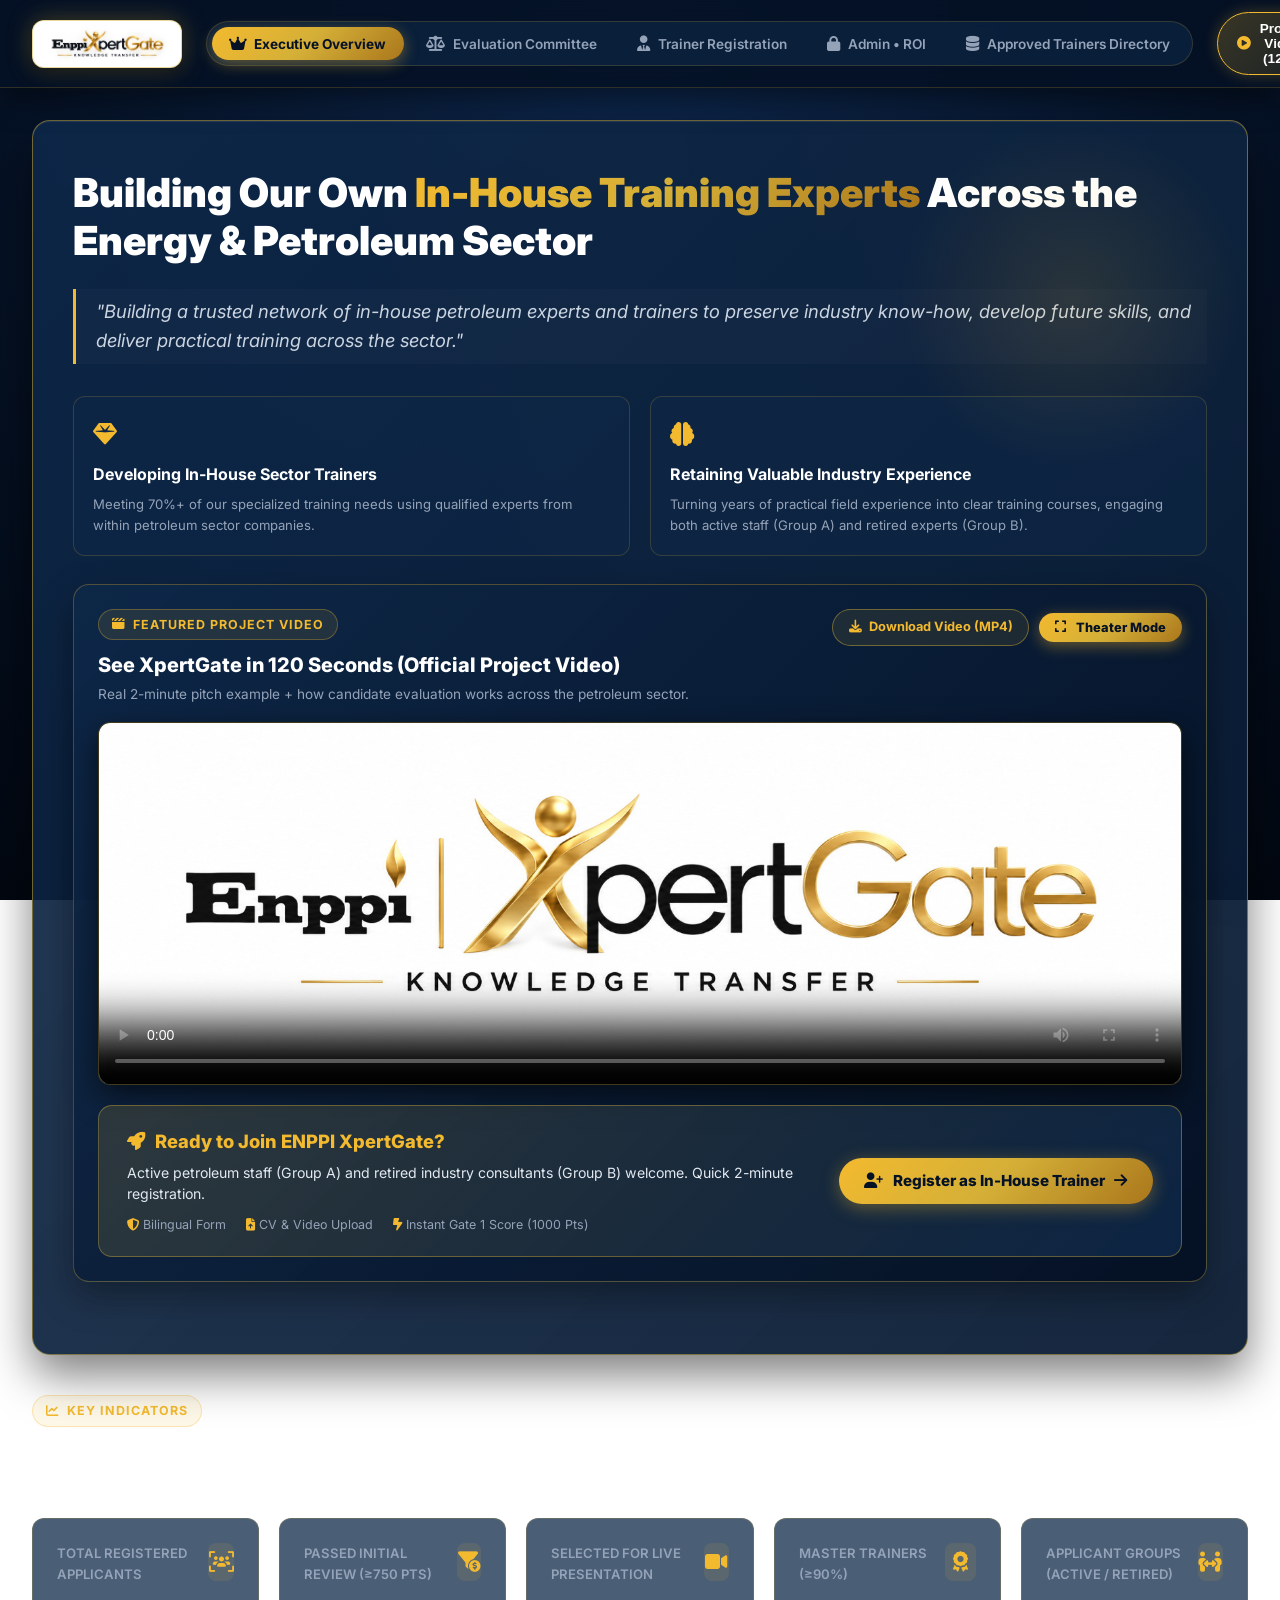
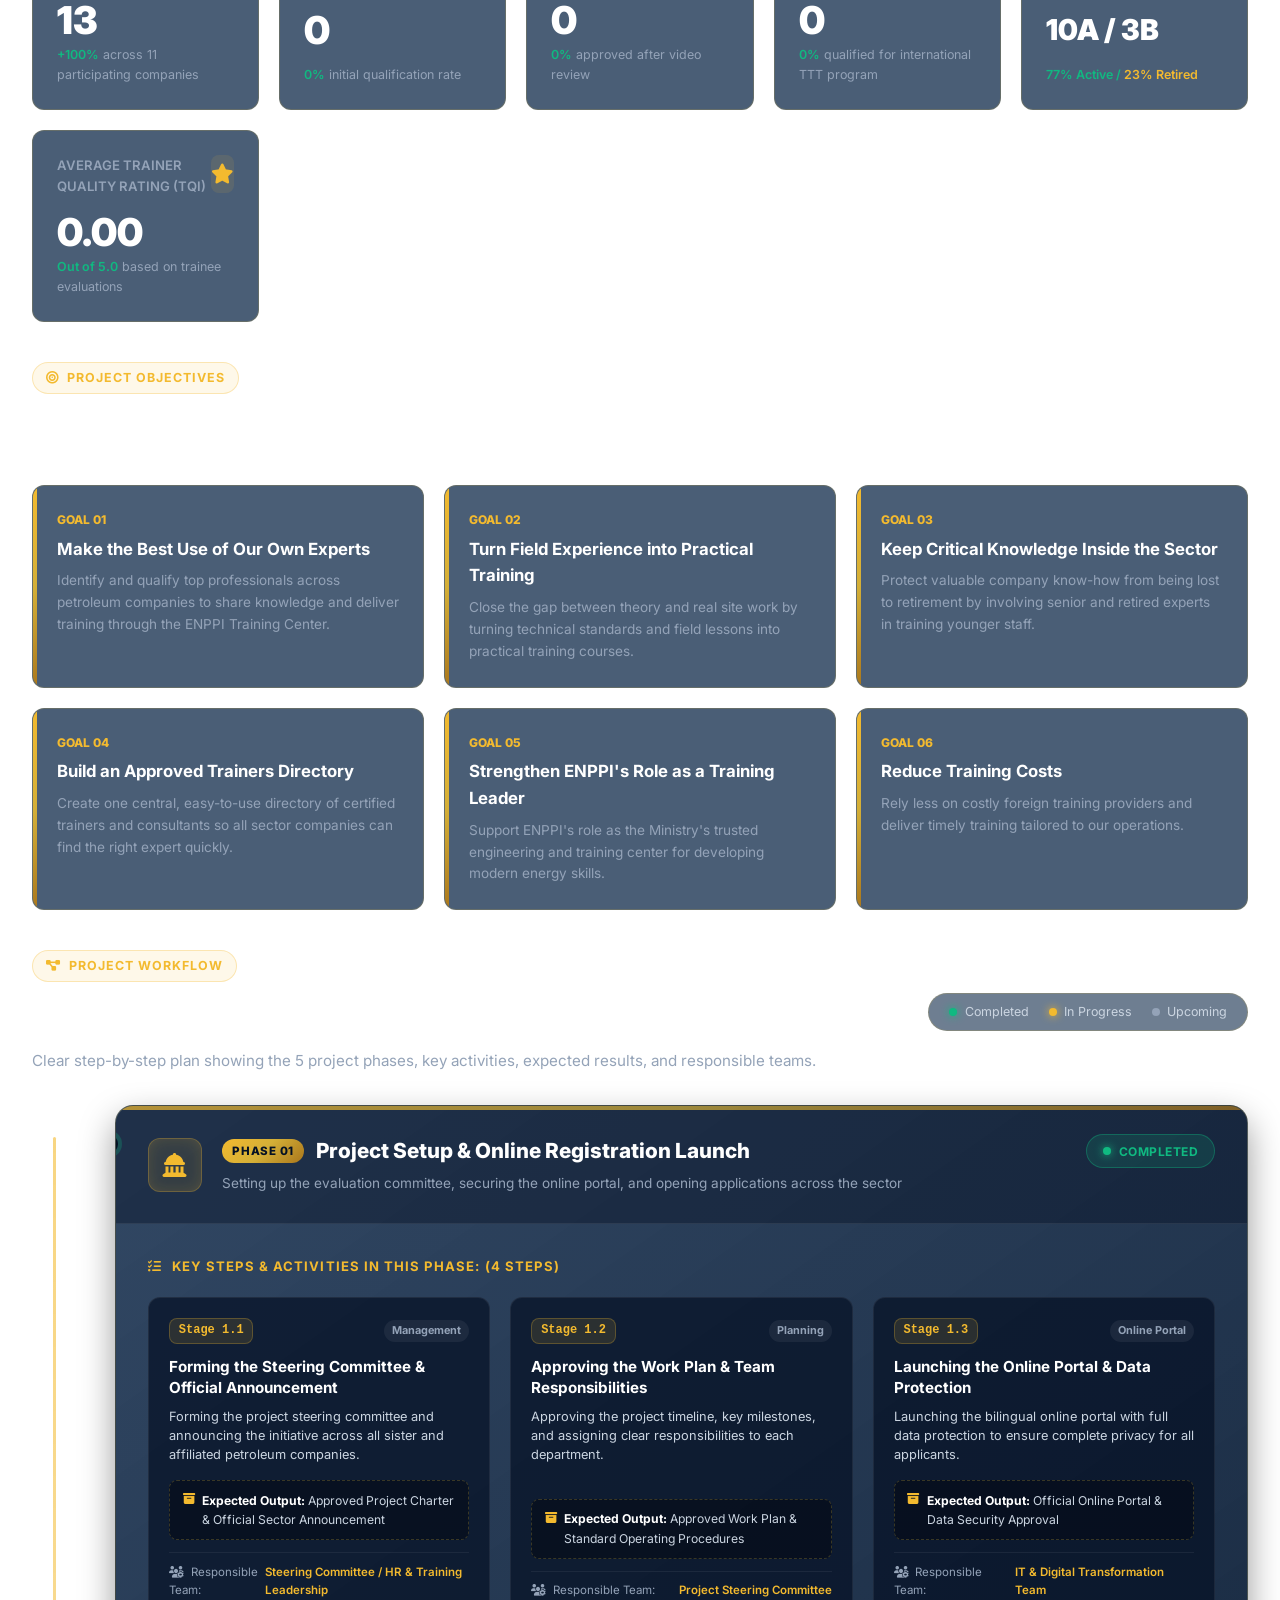
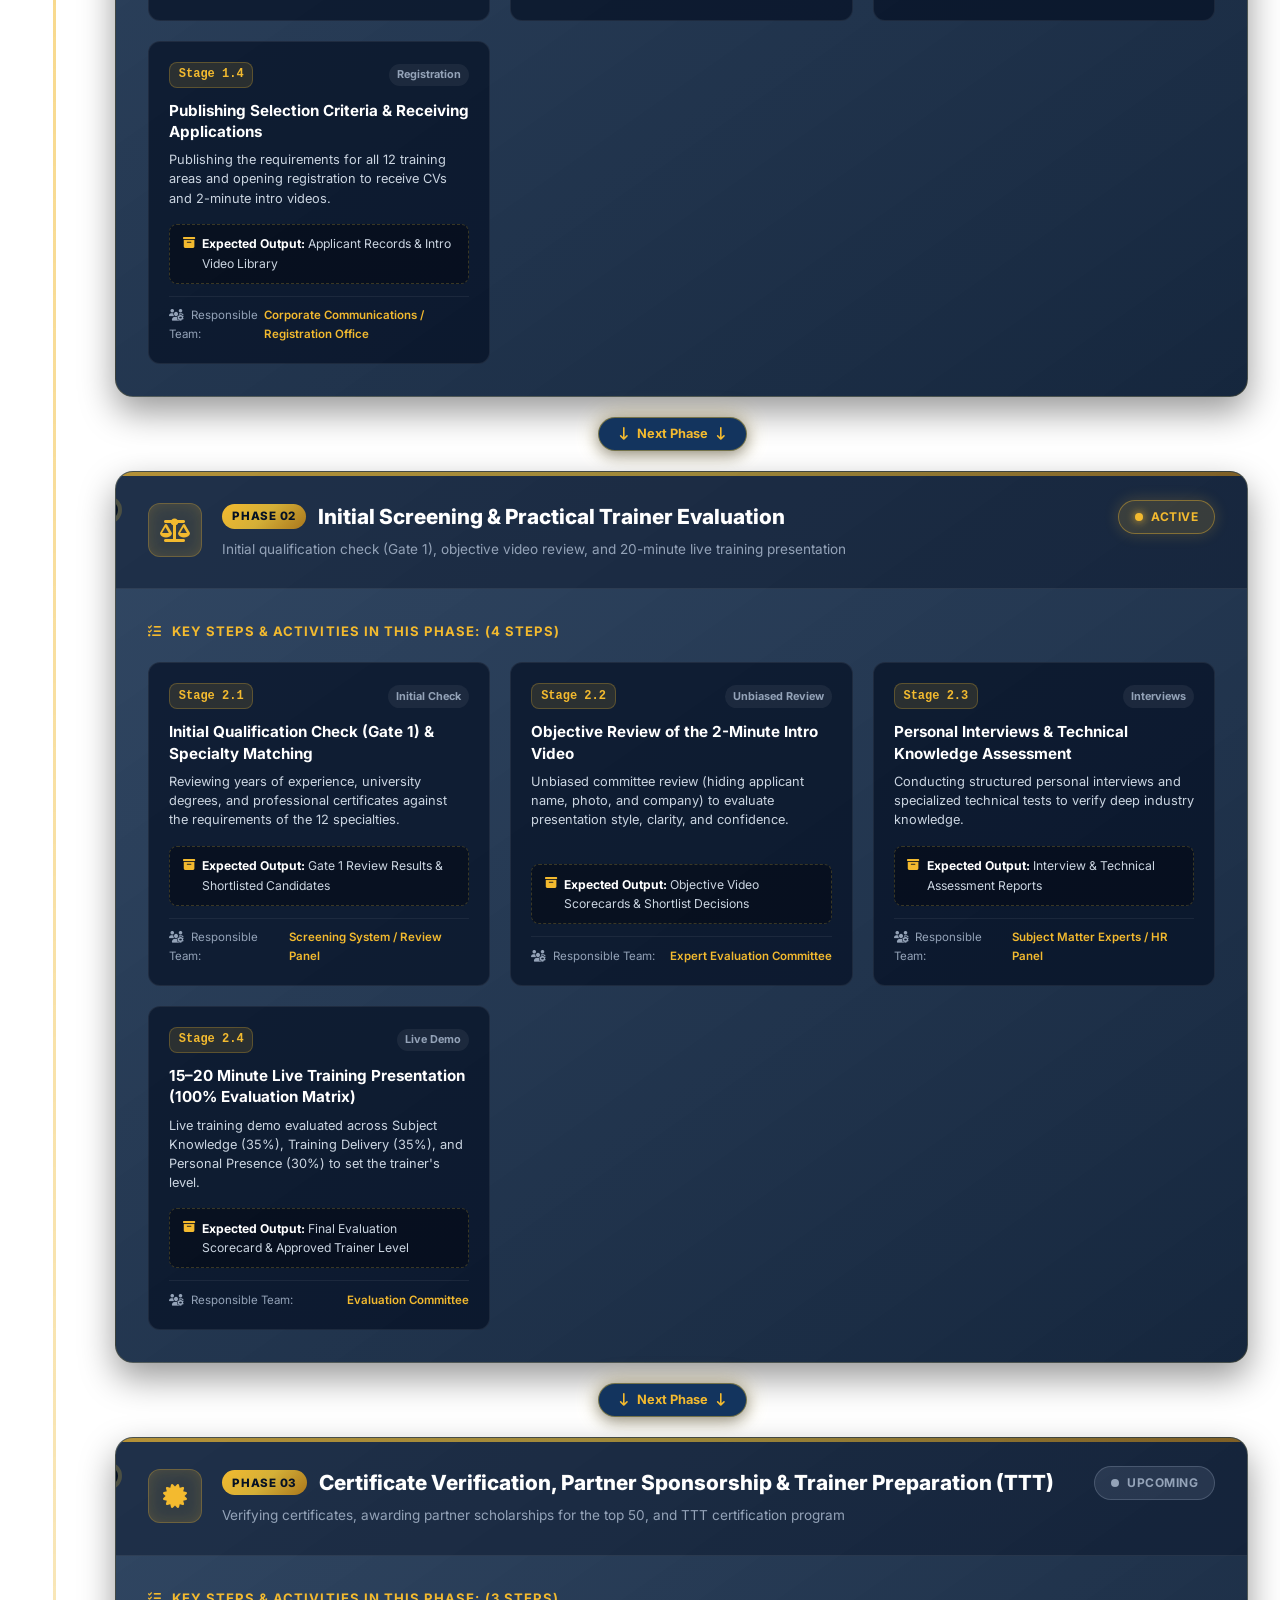
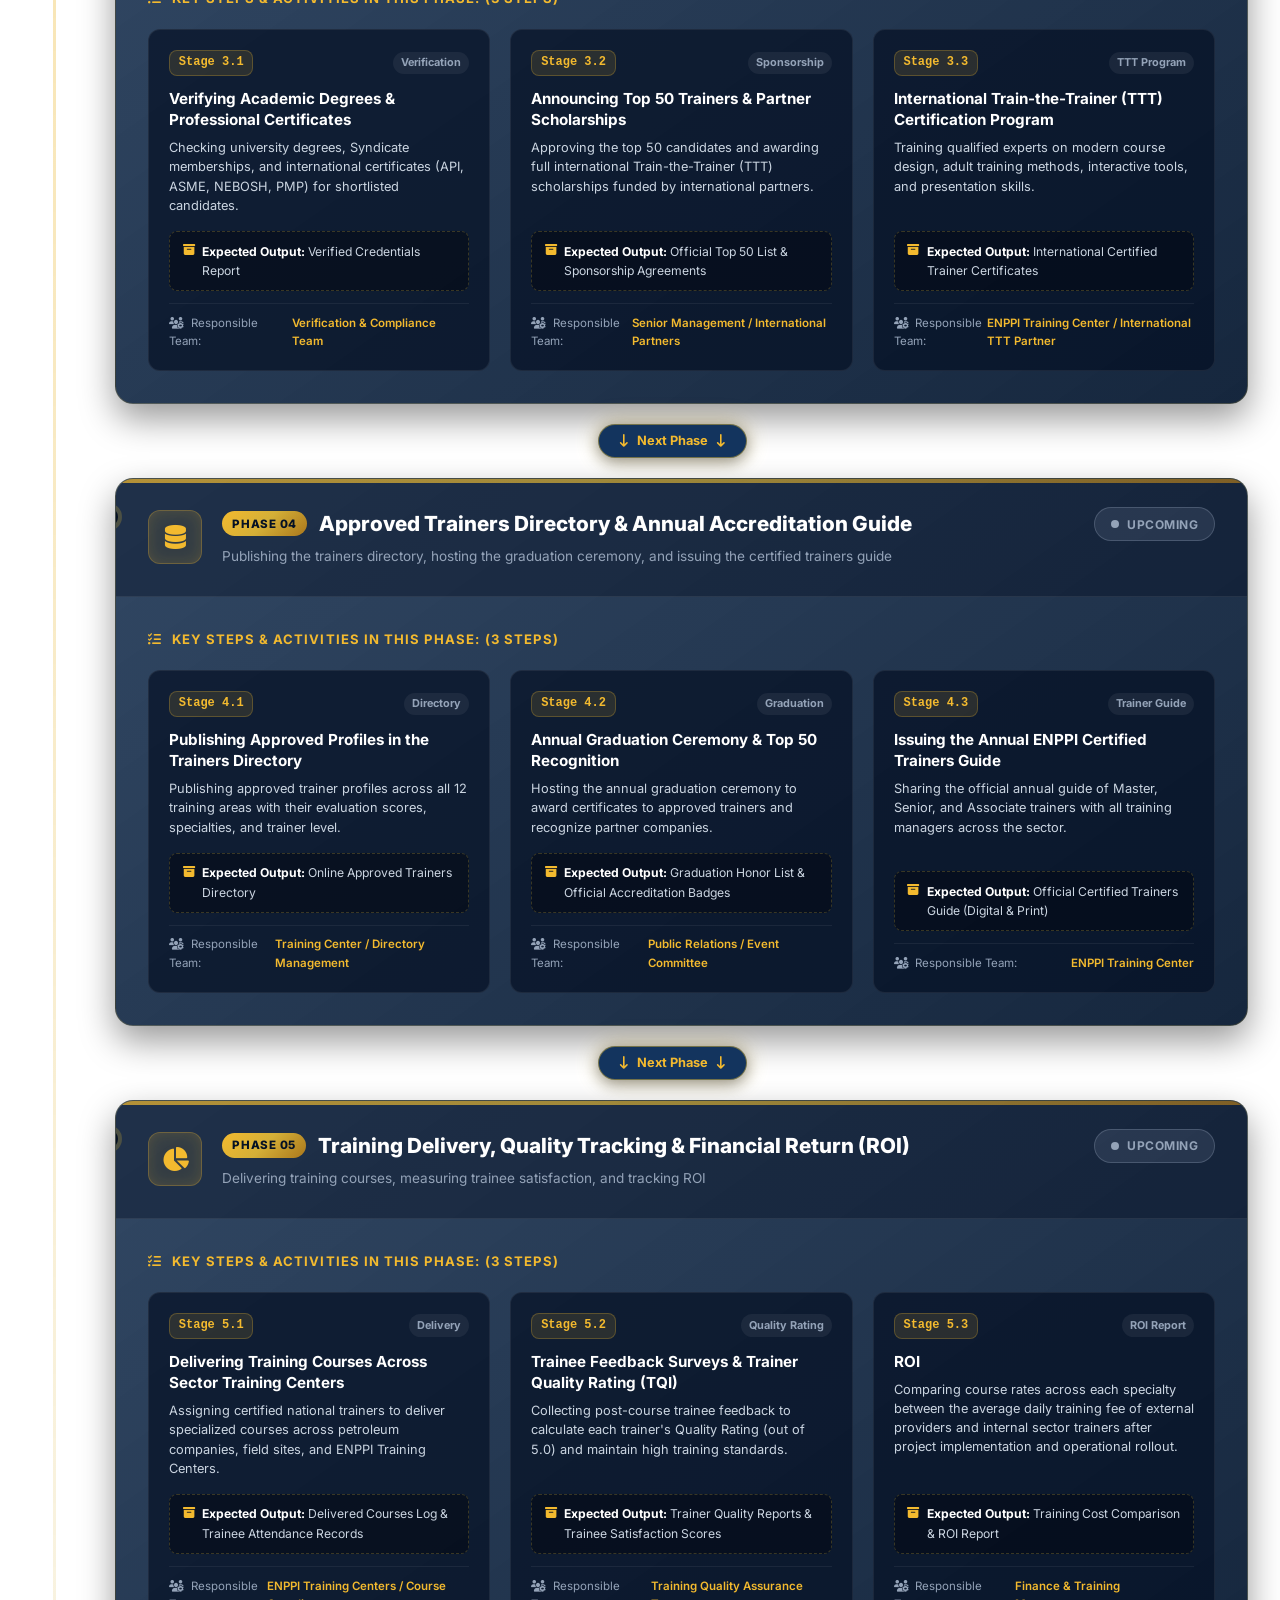
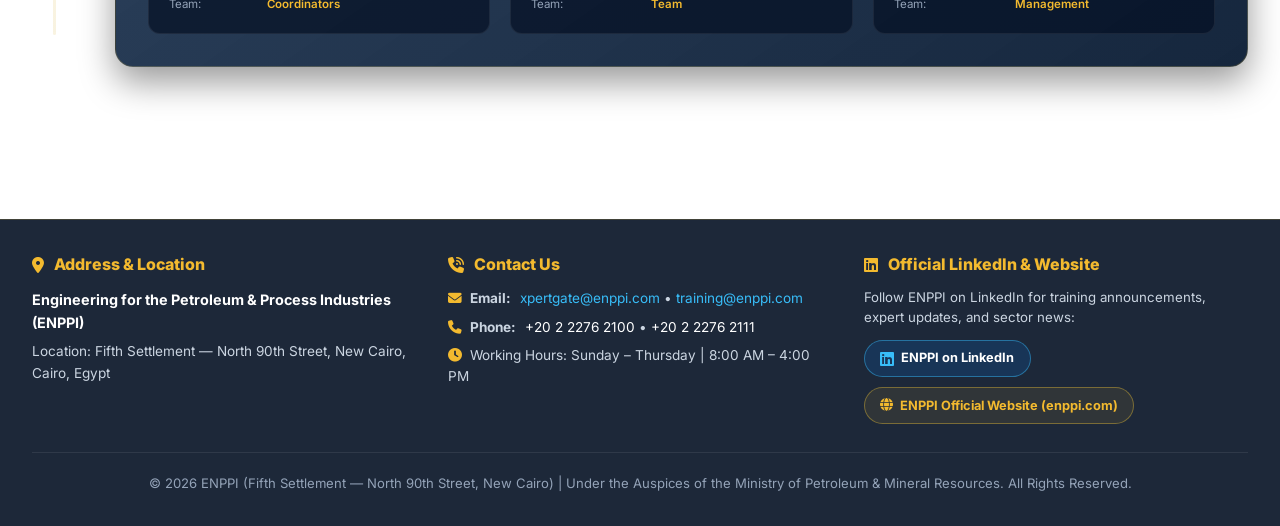
==== commit 5196a73f: "feat: embed ROI calculator under Approved Trainers Directory and enable seamless navigation & auth f" ====
--- a/demo/index.html
+++ b/demo/index.html
@@ -293,13 +293,55 @@
              VIEW 2: EVALUATION COMMITTEE ROOM
              ========================================================================== -->
         <section id='screeningView' class='view-section'>
-            <div id='committeeLoginGate' style='background:rgba(14,40,73,0.7);border:1px solid rgba(212,175,55,0.35);border-radius:16px;padding:1.5rem;margin-bottom:1.5rem;'>
-                <div style='display:flex;gap:1rem;align-items:center;margin-bottom:1rem;'><i class='fa-solid fa-scale-balanced' style='font-size:1.8rem;color:var(--gold-bright);'></i><div><h3 style='margin:0;color:#FFFFFF;'>Evaluation Committee \u2014 Secure Access</h3><p style='margin:0.2rem 0 0 0;color:var(--text-muted);font-size:0.85rem;'>Demo login. Credentials displayed for live demo.</p></div></div>
-                <div style='display:flex;gap:0.65rem;flex-wrap:wrap;margin-bottom:1rem;'><span style='background:rgba(212,175,55,0.15);border:1px solid rgba(212,175,55,0.3);color:var(--gold-bright);padding:0.35rem 0.75rem;border-radius:999px;font-size:0.78rem;'><i class='fa-solid fa-user'></i> Username: <strong>committee</strong></span><span style='background:rgba(56,189,248,0.12);border:1px solid rgba(56,189,248,0.3);color:#38BDF8;padding:0.35rem 0.75rem;border-radius:999px;font-size:0.78rem;'><i class='fa-solid fa-key'></i> Password: <strong>Enppi2026!</strong> <button type='button' onclick='navigator.clipboard.writeText(\"Enppi2026!\");showToast(\"Password copied!\")' style='margin-left:0.35rem;background:rgba(255,255,255,0.1);border:1px solid rgba(255,255,255,0.2);color:#FFFFFF;padding:0.15rem 0.5rem;border-radius:999px;font-size:0.72rem;cursor:pointer;'>Copy</button></span><span style='color:var(--text-muted);font-size:0.76rem;'><i class='fa-solid fa-eye'></i> Password shown intentionally for demo</span></div>
-                <form id='committeeLoginForm' onsubmit='return handleCommitteeLogin(event)' style='display:flex;gap:0.65rem;flex-wrap:wrap;align-items:center;'><input type='text' id='committeeUser' class='form-input' placeholder='Username' value='committee' required style='max-width:180px;'><input type='password' id='committeePass' class='form-input' placeholder='Password' value='Enppi2026!' required style='max-width:180px;'><button type='submit' class='btn-primary-gold'><i class='fa-solid fa-right-to-bracket'></i> Enter Workspace</button><button type='button' class='btn-outline-gold' onclick='var p=document.getElementById(\"committeePass\");p.type=p.type===\"password\"?\"text\":\"password\"'>Show/Hide</button></form>
-                <small style='color:var(--text-muted);font-size:0.76rem;display:block;margin-top:0.5rem;'><i class='fa-solid fa-circle-info'></i> Production connects to SSO/LDAP. Demo: <strong>committee / Enppi2026!</strong> unlocks the workspace.</small>
-            </div>
+            <div id='committeeLoginGate' style='background: rgba(14, 40, 73, 0.85); border: 1px solid rgba(212, 175, 55, 0.4); border-radius: 16px; padding: 1.75rem; margin-bottom: 1.75rem; box-shadow: 0 10px 30px rgba(0,0,0,0.4);'>
+                <div style='display:flex; gap:1rem; align-items:center; margin-bottom:1.25rem;'>
+                    <div style="width: 48px; height: 48px; border-radius: 12px; background: rgba(212, 175, 55, 0.15); display: flex; align-items: center; justify-content: center; border: 1px solid rgba(212, 175, 55, 0.35);">
+                        <i class='fa-solid fa-scale-balanced' style='font-size:1.6rem; color:var(--gold-bright);'></i>
+                    </div>
+                    <div>
+                        <h3 style='margin:0; color:#FFFFFF; font-size: 1.25rem; font-weight: 800;' data-i18n="committeeGateTitle">Evaluation Committee — Secure Access Gate</h3>
+                        <p style='margin:0.25rem 0 0 0; color:var(--text-muted); font-size:0.86rem;' data-i18n="committeeGateSubtitle">Demonstration authentication gate. Official credentials provided below for immediate demo entry.</p>
+                    </div>
+                </div>
+
+                <div style='display:flex; gap:0.75rem; flex-wrap:wrap; margin-bottom:1.25rem;'>
+                    <span style='background:rgba(212,175,55,0.15); border:1px solid rgba(212,175,55,0.35); color:var(--gold-bright); padding:0.4rem 0.85rem; border-radius:999px; font-size:0.8rem;'>
+                        <i class='fa-solid fa-user'></i> Username: <strong>committee</strong>
+                    </span>
+                    <span style='background:rgba(56,189,248,0.12); border:1px solid rgba(56,189,248,0.35); color:#38BDF8; padding:0.4rem 0.85rem; border-radius:999px; font-size:0.8rem;'>
+                        <i class='fa-solid fa-key'></i> Password: <strong>Enppi2026!</strong>
+                        <button type='button' onclick='navigator.clipboard.writeText("Enppi2026!");showToast("Password copied!")' style='margin-left:0.45rem; background:rgba(255,255,255,0.12); border:1px solid rgba(255,255,255,0.25); color:#FFFFFF; padding:0.15rem 0.5rem; border-radius:999px; font-size:0.72rem; cursor:pointer;'>Copy</button>
+                    </span>
+                    <span style='color:var(--text-muted); font-size:0.78rem; display: inline-flex; align-items: center; gap: 0.35rem;'>
+                        <i class='fa-solid fa-eye'></i> Credentials shown intentionally for live demonstration
+                    </span>
+                </div>
+
+                <form id='committeeLoginForm' onsubmit='return handleCommitteeLogin(event)' style='display:flex; gap:0.75rem; flex-wrap:wrap; align-items:center;'>
+                    <input type='text' id='committeeUser' class='form-input' placeholder='Username' value='committee' required style='max-width:200px;'>
+                    <input type='password' id='committeePass' class='form-input' placeholder='Password' value='Enppi2026!' required style='max-width:200px;'>
+                    <button type='button' class='btn-outline-gold' onclick='var p=document.getElementById("committeePass");p.type=p.type==="password"?"text":"password"' title="Show / Hide Password" style="padding: 0.55rem 0.85rem;">
+                        <i class="fa-solid fa-eye"></i>
+                    </button>
+                    <button type='submit' id='btnSubmitCommitteeLogin' class='btn-primary-gold' style='padding:0.6rem 1.4rem; font-weight:800; display: inline-flex; align-items: center; gap: 0.5rem;'>
+                        <i class='fa-solid fa-right-to-bracket'></i> <span data-i18n="btnEnterCommittee">Enter Committee Workspace</span>
+                    </button>
+                </form>
+                <small style='color:var(--text-muted); font-size:0.76rem; display:block; margin-top:0.65rem;'>
+                    <i class='fa-solid fa-shield-halved'></i> Enterprise mode connects to Ministry / ENPPI Active Directory & SSO. Demo mode unlocks on click.
+                </small>
+            </div>
+
             <div id='committeeWorkspace' style='display:none;'>
+                <div style="background: rgba(16, 185, 129, 0.1); border: 1px solid rgba(16, 185, 129, 0.35); border-radius: 10px; padding: 0.65rem 1.15rem; margin-bottom: 1.5rem; display: flex; justify-content: space-between; align-items: center; flex-wrap: wrap; gap: 0.75rem;">
+                    <div style="display: flex; align-items: center; gap: 0.65rem; color: #34D399; font-size: 0.88rem; font-weight: 700;">
+                        <i class="fa-solid fa-circle-check"></i>
+                        <span data-i18n="committeeSessionActive">Authenticated Session: Evaluation Committee Lead (ENPPI Knowledge Center)</span>
+                    </div>
+                    <button type="button" onclick="handleCommitteeLogout()" class="btn-outline-gold" style="padding: 0.3rem 0.85rem; font-size: 0.76rem; color: #FCA5A5; border-color: rgba(239,68,68,0.45); display: inline-flex; align-items: center; gap: 0.35rem;">
+                        <i class="fa-solid fa-arrow-right-from-bracket"></i> <span data-i18n="btnLockSession">Lock / Log Out</span>
+                    </button>
+                </div>
             <div class="section-header">
                 <span class="section-badge"><i class="fa-solid fa-gavel"></i> <span data-i18n="screeningBadge">Evaluation Committee</span></span>
                 <h3 class="section-title"><span data-i18n="screeningTitle">Applicant Screening, Objective Video Review & Live Presentation Evaluation</span></h3>
@@ -765,7 +807,7 @@
                             <div style="display: flex; align-items: center; gap: 0.6rem;">
                                 <button type="button" id="btnQuickFillDemoApp" style="background: rgba(212, 175, 55, 0.15); border: 1px solid var(--gold-bright); color: var(--gold-bright); padding: 0.35rem 0.85rem; border-radius: 999px; font-size: 0.78rem; font-weight: 700; cursor: pointer; display: inline-flex; align-items: center; gap: 0.35rem;">
                                     <i class="fa-solid fa-wand-magic-sparkles"></i>
-                                    <span data-i18n="btnQuickFillDemoAppText">ØªØ¹Ø¨Ø¦Ø© Ù†Ù…ÙˆØ°Ø¬ Ù…ØªÙ‚Ø¯Ù… Ù„Ù„Ø§Ø®ØªØ¨Ø§Ø± Ø§Ù„Ø³Ø±ÙŠØ¹</span>
+                                    <span data-i18n="btnQuickFillDemoAppText">تعبئة نموذج متقدم للاختبار السريع</span>
                                 </button>
                                 <span style="font-size: 0.76rem; color: var(--gold-bright); font-weight: 600;" data-i18n="regFormSourceBadge">Official Form: Trainer Registration</span>
                             </div>
@@ -1254,24 +1296,36 @@
             <!-- Dynamic Trainer Cards Grid -->
             <div class="experts-grid" id="expertsGrid">
                 <!-- Populated dynamically via app.js -->
-            </div>
-        </section>
-
-
-        <section id='adminView' class='view-section'>
-            <div class='section-header'><span class='section-badge' style='background:rgba(239,68,68,0.12);border-color:rgba(239,68,68,0.35);color:#FCA5A5;'><i class='fa-solid fa-lock'></i> Admin Only</span><h3 class='section-title'>Course Price Comparison & ROI Calculator</h3><p class='section-desc'>Compare external vs. in-house trainer daily rates by specialty, days, and annual volume. Admin view — moved from Executive per demo scope.</p></div>
-<div class="roi-calculator-section">
+            <!-- ============================================================
+                 ROI CALCULATOR (PLACED UNDER APPROVED TRAINERS DIRECTORY)
+                 ============================================================ -->
+            <div id="roiCalculatorSection" class="roi-calculator-section" style="margin-top: 3.5rem; border-top: 1px solid rgba(212, 175, 55, 0.35); padding-top: 2.5rem;">
+                <div class="section-header" style="margin-bottom: 1.5rem;">
+                    <span class="section-badge" style="background: rgba(212, 175, 55, 0.15); border-color: rgba(212, 175, 55, 0.4); color: var(--gold-bright);">
+                        <i class="fa-solid fa-chart-line"></i> <span data-i18n="roiBadge">Economic Feasibility & ROI</span>
+                    </span>
+                    <h3 class="section-title"><span data-i18n="roiTitle">Course Price Comparison & ROI Calculator</span></h3>
+                    <p class="section-desc" data-i18n="roiDesc">Compare external vs. in-house trainer daily rates by specialty, days, and annual volume. Direct cost reduction and foreign currency retention for the petroleum sector.</p>
+                </div>
+
                 <div class="roi-card">
                     <div style="display: flex; justify-content: space-between; align-items: flex-start; flex-wrap: wrap; gap: 1rem; margin-bottom: 1.5rem;">
-                        <div class="section-header" style="margin-bottom: 0;">
-                            <span class="section-badge"><i class="fa-solid fa-chart-line"></i> <span data-i18n="roiBadge">ROI</span></span>
-                            <h3 class="section-title"><span data-i18n="roiTitle">Course Price Comparison & ROI Calculator</span></h3>
-                            <p class="section-desc" data-i18n="roiDesc">Comparing course prices across specialties based on average daily trainer costs for external providers versus in-house sector trainers after project implementation and operational rollout.</p>
-                        </div>
-                        <button type="button" id="btnClearRoiInputs" class="btn-outline-gold" style="padding: 0.45rem 0.95rem; font-size: 0.78rem;">
-                            <i class="fa-solid fa-rotate-left"></i>
-                            <span data-i18n="btnClearRoi">Clear Numbers</span>
-                        </button>
+                        <div style="display: flex; gap: 0.5rem; align-items: center;">
+                            <span style="font-weight: 700; color: #FFFFFF; font-size: 0.95rem;">
+                                <i class="fa-solid fa-sliders" style="color: var(--gold-bright);"></i>
+                                <span data-i18n="roiInteractiveParams">Interactive Simulation Parameters</span>
+                            </span>
+                        </div>
+                        <div style="display: flex; gap: 0.55rem; flex-wrap: wrap;">
+                            <button type="button" id="btnFillDemoRoi" class="btn-primary-gold" style="padding: 0.45rem 0.95rem; font-size: 0.78rem;" onclick="fillDemoRoiBenchmark()">
+                                <i class="fa-solid fa-wand-magic-sparkles"></i>
+                                <span data-i18n="btnFillDemoRoi">Load Demo Benchmark Figures</span>
+                            </button>
+                            <button type="button" id="btnClearRoiInputs" class="btn-outline-gold" style="padding: 0.45rem 0.95rem; font-size: 0.78rem;">
+                                <i class="fa-solid fa-rotate-left"></i>
+                                <span data-i18n="btnClearRoi">Clear Numbers</span>
+                            </button>
+                        </div>
                     </div>
 
                     <div class="roi-grid">
@@ -1291,7 +1345,7 @@
                             <div class="slider-item">
                                 <div class="slider-label-wrap">
                                     <span class="slider-label" data-i18n="roiDaysLabel">Average Course Duration (Days)</span>
-                                    <span class="slider-current-val" id="roiDaysDisplay">â€”</span>
+                                    <span class="slider-current-val" id="roiDaysDisplay">—</span>
                                 </div>
                                 <input type="number" class="form-input" id="roiCourseDays" min="1" max="60" step="1" value="" placeholder="Enter average course duration in days (e.g., 5)">
                             </div>
@@ -1300,7 +1354,7 @@
                             <div class="slider-item">
                                 <div class="slider-label-wrap">
                                     <span class="slider-label" data-i18n="sliderForeignCostLabel">Average External Trainer Daily Rate (USD / Day)</span>
-                                    <span class="slider-current-val" id="foreignCostDisplay">â€”</span>
+                                    <span class="slider-current-val" id="foreignCostDisplay">—</span>
                                 </div>
                                 <input type="number" class="form-input" id="foreignCostSlider" min="100" max="50000" step="50" value="" placeholder="Enter external trainer daily rate in USD (e.g., 3000)">
                             </div>
@@ -1309,7 +1363,7 @@
                             <div class="slider-item">
                                 <div class="slider-label-wrap">
                                     <span class="slider-label" data-i18n="sliderNationalCostLabel">Average In-House Sector Trainer Daily Rate (USD / Day)</span>
-                                    <span class="slider-current-val" id="nationalCostDisplay">â€”</span>
+                                    <span class="slider-current-val" id="nationalCostDisplay">—</span>
                                 </div>
                                 <input type="number" class="form-input" id="nationalCostSlider" min="50" max="25000" step="25" value="" placeholder="Enter internal trainer daily rate in USD (e.g., 500)">
                             </div>
@@ -1318,7 +1372,7 @@
                             <div class="slider-item">
                                 <div class="slider-label-wrap">
                                     <span class="slider-label" data-i18n="sliderCoursesLabel">Number of Courses Delivered per Year (After Rollout)</span>
-                                    <span class="slider-current-val" id="coursesCountDisplay">â€”</span>
+                                    <span class="slider-current-val" id="coursesCountDisplay">—</span>
                                 </div>
                                 <input type="number" class="form-input" id="coursesSlider" min="1" max="2000" step="1" value="" placeholder="Enter number of courses per year (e.g., 100)">
                             </div>
@@ -1327,7 +1381,7 @@
                             <div class="slider-item">
                                 <div class="slider-label-wrap">
                                     <span class="slider-label" data-i18n="sliderEgpRateLabel">Exchange Rate (USD to EGP)</span>
-                                    <span class="slider-current-val" id="egpRateDisplay">â€”</span>
+                                    <span class="slider-current-val" id="egpRateDisplay">—</span>
                                 </div>
                                 <input type="number" class="form-input" id="egpRateSlider" min="1" max="200" step="0.1" value="" placeholder="Enter USD to EGP exchange rate (e.g., 50)">
                             </div>
@@ -1336,7 +1390,7 @@
                         <div class="roi-metrics-summary" id="roiMetricsSummaryBox" style="opacity: 0.55; transition: all 0.3s ease;">
                             <div id="roiStatusBanner" style="background: rgba(212, 175, 55, 0.12); border: 1px dashed rgba(212, 175, 55, 0.45); color: var(--gold-bright); padding: 0.6rem 1rem; border-radius: 8px; font-size: 0.8rem; font-weight: 700; text-align: center; margin-bottom: 0.5rem;">
                                 <i class="fa-solid fa-keyboard"></i>
-                                <span id="roiStatusBannerText" data-i18n="roiAwaitingInput">Enter numbers in the fields below to calculate course price comparison and ROI</span>
+                                <span id="roiStatusBannerText" data-i18n="roiAwaitingInput">Enter numbers in the fields below or click 'Load Demo Benchmark Figures'</span>
                             </div>
 
                             <!-- Single Course Price Comparison Card -->
@@ -1346,43 +1400,42 @@
                                 <div class="roi-comparison-grid" style="display: grid; grid-template-columns: 1fr 1fr; gap: 0.75rem; margin-top: 0.75rem;">
                                     <div class="roi-comparison-mini-card external" style="background: rgba(239, 68, 68, 0.08); border: 1px solid rgba(239, 68, 68, 0.35); border-radius: 8px; padding: 0.75rem;">
                                         <div class="roi-comparison-mini-title" style="font-size: 0.72rem; color: #FCA5A5; font-weight: 600;" data-i18n="roiExternalCoursePrice">Course Price (External Provider)</div>
-                                        <div class="roi-comparison-mini-val" id="singleCourseExternalDisplay" style="font-size: 1.25rem; font-weight: 800; color: #FCA5A5;">â€”</div>
-                                        <small id="singleCourseExternalFormula" style="display: block; font-size: 0.7rem; color: var(--text-muted); margin-top: 0.2rem;">Days Ã— External Rate</small>
+                                        <div class="roi-comparison-mini-val" id="singleCourseExternalDisplay" style="font-size: 1.25rem; font-weight: 800; color: #FCA5A5;">—</div>
+                                        <small id="singleCourseExternalFormula" style="display: block; font-size: 0.7rem; color: var(--text-muted); margin-top: 0.2rem;">Days × External Rate</small>
                                     </div>
 
                                     <div class="roi-comparison-mini-card internal" style="background: rgba(16, 185, 129, 0.08); border: 1px solid rgba(16, 185, 129, 0.35); border-radius: 8px; padding: 0.75rem;">
                                         <div class="roi-comparison-mini-title" style="font-size: 0.72rem; color: #6EE7B7; font-weight: 600;" data-i18n="roiInternalCoursePrice">Course Price (In-House Sector Trainer)</div>
-                                        <div class="roi-comparison-mini-val" id="singleCourseInternalDisplay" style="font-size: 1.25rem; font-weight: 800; color: #6EE7B7;">â€”</div>
-                                        <small id="singleCourseInternalFormula" style="display: block; font-size: 0.7rem; color: var(--text-muted); margin-top: 0.2rem;">Days Ã— Sector Rate</small>
+                                        <div class="roi-comparison-mini-val" id="singleCourseInternalDisplay" style="font-size: 1.25rem; font-weight: 800; color: #6EE7B7;">—</div>
+                                        <small id="singleCourseInternalFormula" style="display: block; font-size: 0.7rem; color: var(--text-muted); margin-top: 0.2rem;">Days × Sector Rate</small>
                                     </div>
                                 </div>
 
                                 <div style="margin-top: 0.85rem; padding: 0.6rem 0.85rem; background: rgba(212, 175, 55, 0.12); border-radius: 6px; display: flex; justify-content: space-between; align-items: center;">
                                     <span style="font-size: 0.8rem; color: var(--gold-bright); font-weight: 700;" data-i18n="roiCourseSavingsLabel">Net Savings per Course:</span>
-                                    <span id="singleCourseSavingsDisplay" style="font-size: 1.05rem; font-weight: 800; color: #FFFFFF;">â€”</span>
+                                    <span id="singleCourseSavingsDisplay" style="font-size: 1.05rem; font-weight: 800; color: #FFFFFF;">—</span>
                                 </div>
                             </div>
 
                             <!-- Total Annual Foreign Currency Saved (USD) -->
                             <div class="roi-result-box highlight" id="roiUsdBox">
                                 <div class="roi-result-label" data-i18n="roiNetUsdLabel">Total Annual Cost Savings (USD)</div>
-                                <div class="roi-result-value gold" id="netUsdSavedDisplay">â€”</div>
+                                <div class="roi-result-value gold" id="netUsdSavedDisplay">—</div>
                                 <div class="roi-result-sub"><i class="fa-solid fa-arrow-trend-up"></i> <span data-i18n="roiHardCurrencyRetained">Direct Retained Budget & Sector Value</span></div>
                             </div>
 
                             <!-- Total Annual Cost Savings (EGP) -->
                             <div class="roi-result-box" id="roiEgpBox">
                                 <div class="roi-result-label" data-i18n="roiNetEgpLabel">Total Annual Cost Savings (EGP)</div>
-                                <div class="roi-result-value" id="netEgpSavedDisplay">â€”</div>
-                                <div class="roi-result-sub" id="roiDynamicPaybackText" data-i18n="roiPaybackRatio">Training Cost Reduction Rate: â€”</div>
-                            </div>
-                        </div>
-                    </div>
-                </div>
-            </div>
-        
-
+                                <div class="roi-result-value" id="netEgpSavedDisplay">—</div>
+                                <div class="roi-result-sub" id="roiDynamicPaybackText" data-i18n="roiPaybackRatio">Training Cost Reduction Rate: —</div>
+                            </div>
+                        </div>
+                    </div>
+                </div>
+            </div>
         </section>
+        <div id="adminView" style="display:none;"></div>
     </main>
 
     <!-- ==============================================================================
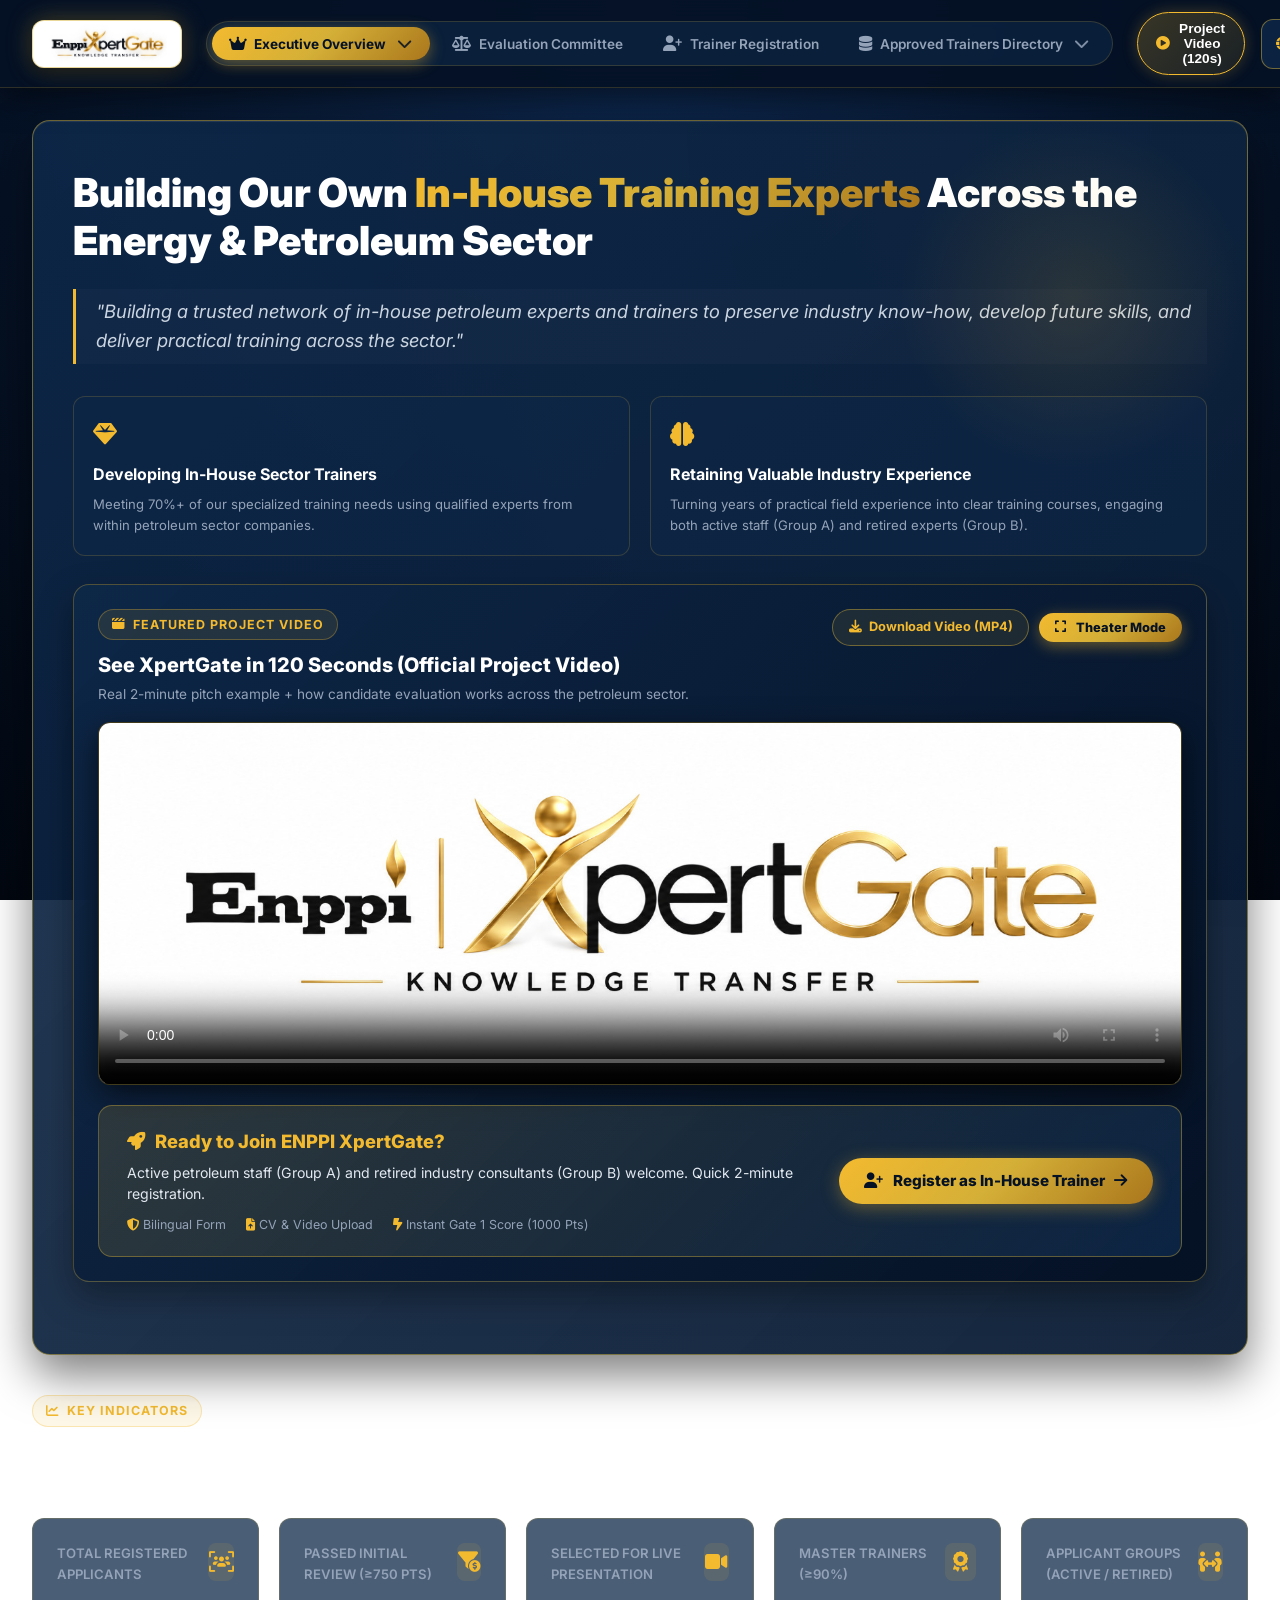
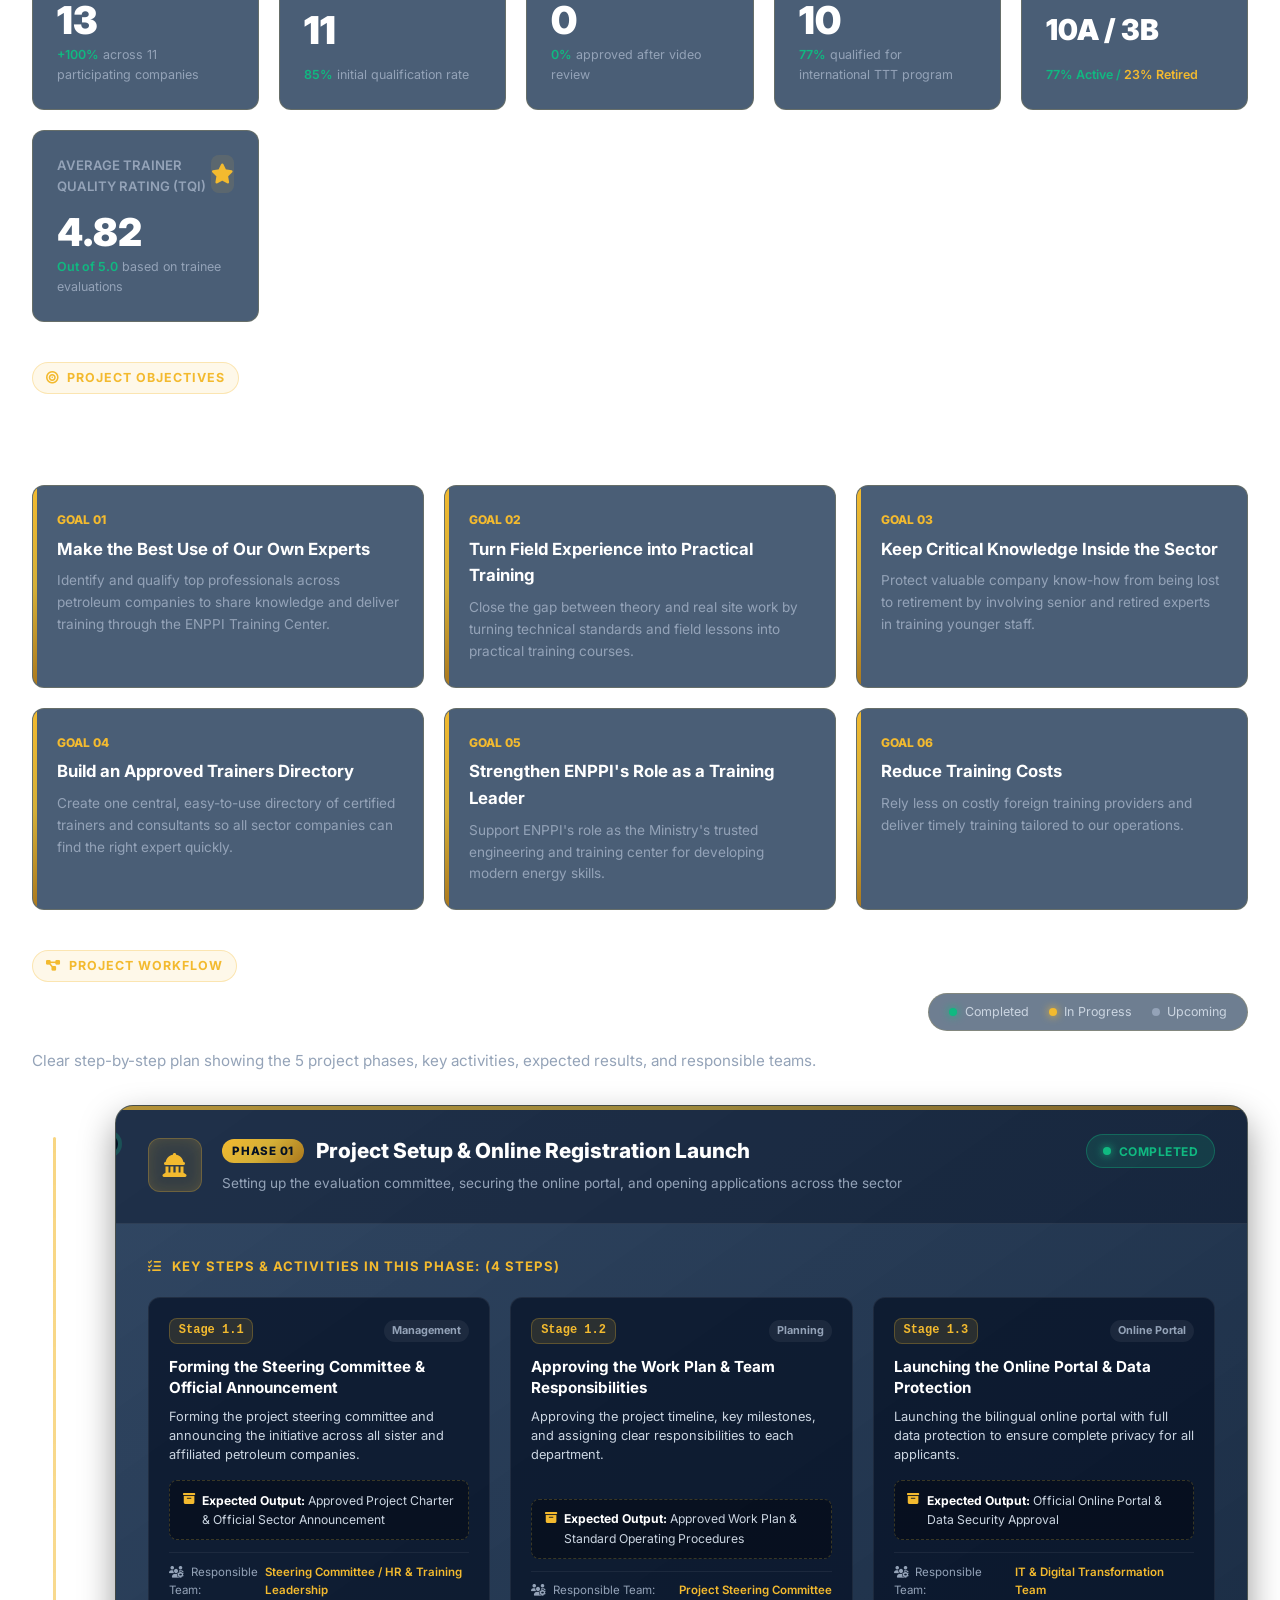
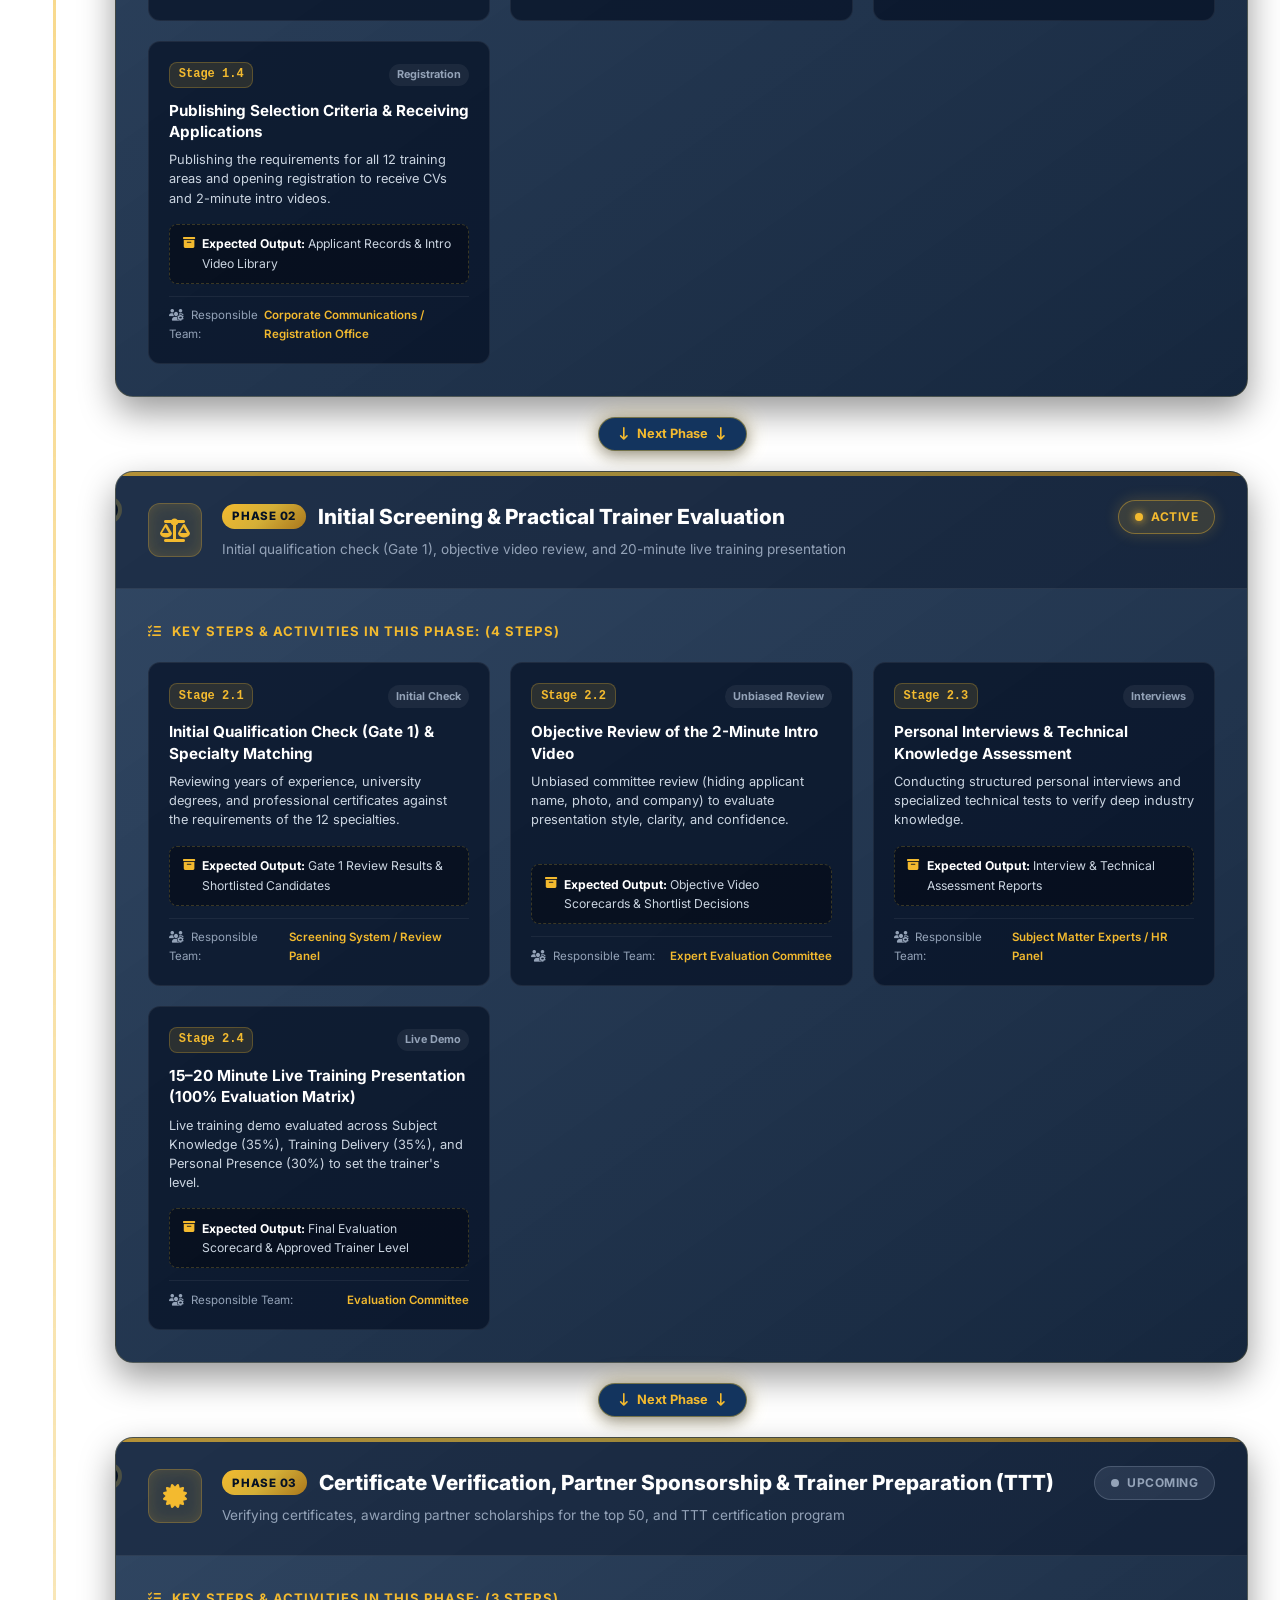
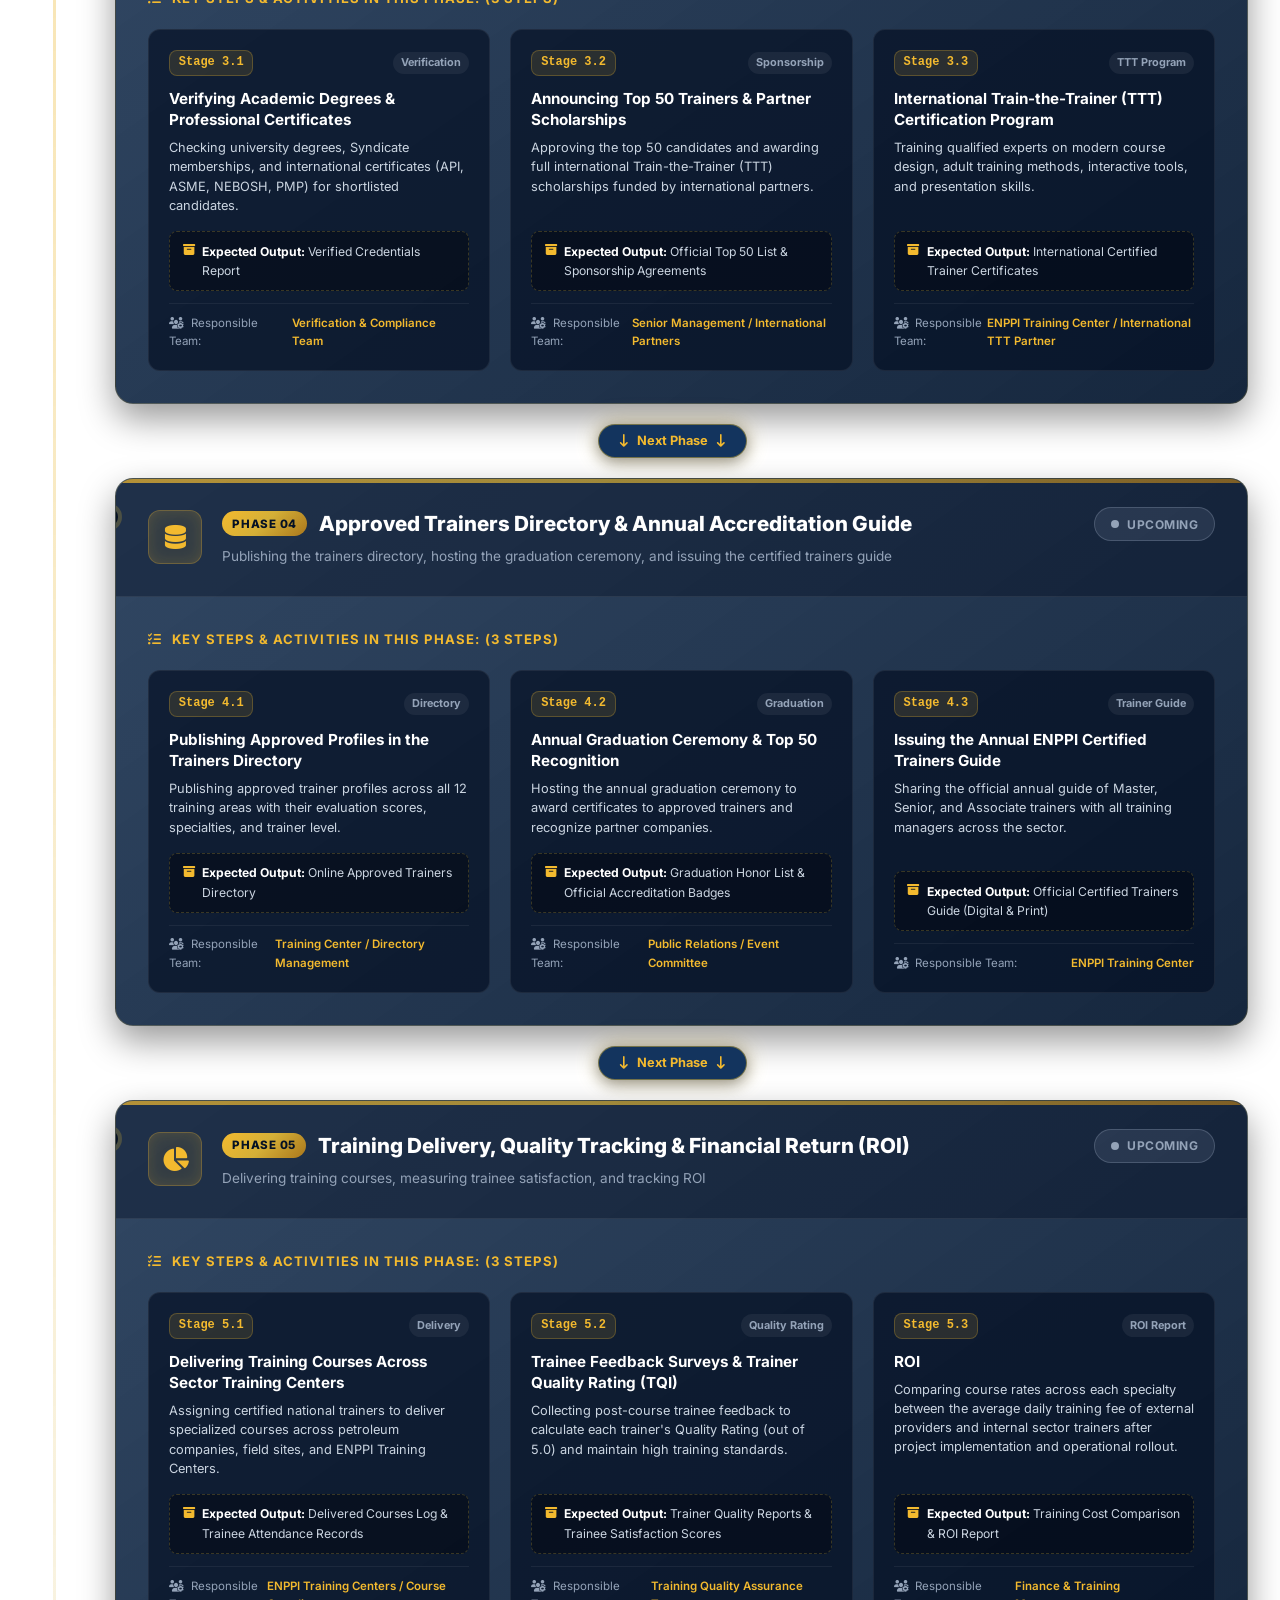
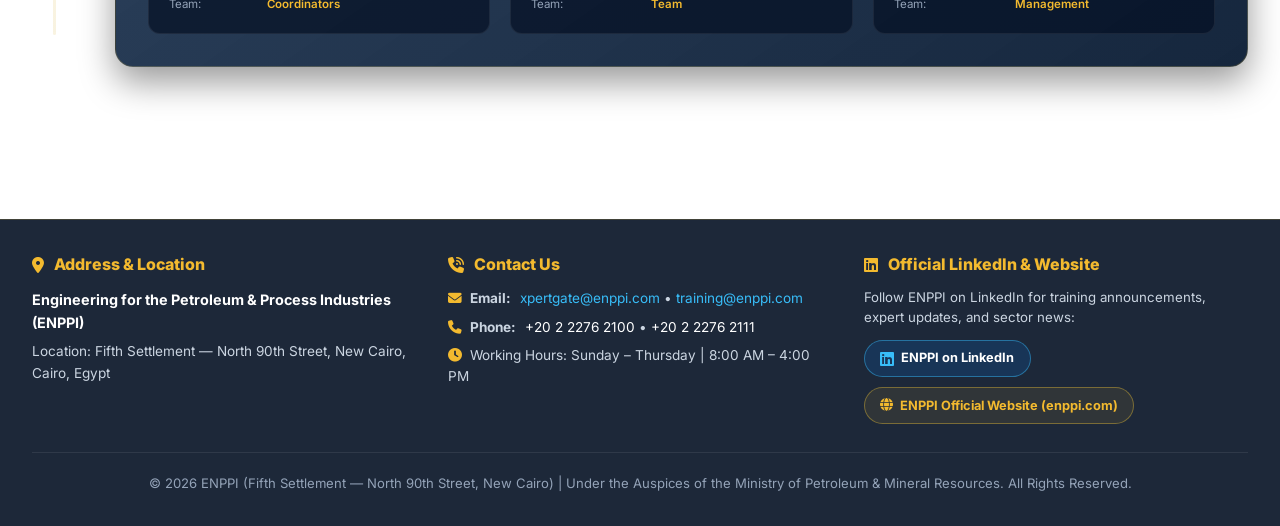
==== commit 98d291a5: "feat: complete ENPPI XpertGate interactive demo with bilingual portal, executive dropdown, and direc" ====
--- a/demo/index.html
+++ b/demo/index.html
@@ -32,23 +32,96 @@
 
             <!-- Executive Role Switcher -->
             <nav class="role-switcher-container" role="tablist" aria-label="Navigation Tabs">
-                <button class="role-btn active" data-view="executiveView" role="tab" aria-selected="true">
-                    <i class="fa-solid fa-crown"></i>
-                    <span data-i18n="navExecutive">Executive Overview</span>
-                </button>
-                <button class="role-btn" data-view="screeningView" role="tab" aria-selected="false">
+                <!-- Executive Overview with Sub-Menu -->
+                <div class="nav-dropdown-wrapper" id="executiveNavDropdown">
+                    <button class="role-btn nav-dropdown-btn active" data-view="executiveView" role="tab" aria-selected="true" onclick="switchRoleView('executiveView')">
+                        <i class="fa-solid fa-crown"></i>
+                        <span data-i18n="navExecutive">Executive Overview</span>
+                        <i class="fa-solid fa-chevron-down dropdown-arrow"></i>
+                    </button>
+                    <div class="nav-dropdown-menu align-start" id="executiveDropdownMenu">
+                        <a href="#" class="dropdown-item" onclick="navigateToExecutiveSection('execMissionVision');return false;">
+                            <i class="fa-solid fa-eye" style="color: #38BDF8; font-size: 1.1rem;"></i>
+                            <div>
+                                <strong data-i18n="navItemMissionVision">Mission & Vision</strong>
+                                <small data-i18n="navItemMissionVisionSub">Strategic Pillars & Industry Know-How</small>
+                            </div>
+                        </a>
+                        <div class="dropdown-divider"></div>
+                        <a href="#" class="dropdown-item" onclick="navigateToExecutiveSection('execProjectVideo');return false;">
+                            <i class="fa-solid fa-circle-play" style="color: var(--gold-bright); font-size: 1.1rem;"></i>
+                            <div>
+                                <strong data-i18n="navItemProjectVideo">Project Video</strong>
+                                <small data-i18n="navItemProjectVideoSub">120-Second Featured Pitch</small>
+                            </div>
+                        </a>
+                        <div class="dropdown-divider"></div>
+                        <a href="#" class="dropdown-item" onclick="navigateToExecutiveSection('execKeyIndicators');return false;">
+                            <i class="fa-solid fa-chart-line" style="color: #34D399; font-size: 1.1rem;"></i>
+                            <div>
+                                <strong data-i18n="navItemKeyIndicators">Key Indicators</strong>
+                                <small data-i18n="navItemKeyIndicatorsSub">Registration & Qualification KPIs</small>
+                            </div>
+                        </a>
+                        <div class="dropdown-divider"></div>
+                        <a href="#" class="dropdown-item" onclick="navigateToExecutiveSection('execProjectObjectives');return false;">
+                            <i class="fa-solid fa-bullseye" style="color: #F59E0B; font-size: 1.1rem;"></i>
+                            <div>
+                                <strong data-i18n="navItemObjectives">Project Objectives</strong>
+                                <small data-i18n="navItemObjectivesSub">The 6 Strategic Goals of XpertGate</small>
+                            </div>
+                        </a>
+                        <div class="dropdown-divider"></div>
+                        <a href="#" class="dropdown-item" onclick="navigateToExecutiveSection('execProjectWorkflow');return false;">
+                            <i class="fa-solid fa-diagram-project" style="color: #A78BFA; font-size: 1.1rem;"></i>
+                            <div>
+                                <strong data-i18n="navItemWorkflow">Project Workflow</strong>
+                                <small data-i18n="navItemWorkflowSub">5-Phase Implementation Plan</small>
+                            </div>
+                        </a>
+                        <div class="dropdown-divider"></div>
+                        <a href="#" class="dropdown-item" onclick="switchRoleView('applicantView');return false;">
+                            <i class="fa-solid fa-user-plus" style="color: var(--gold-bright); font-size: 1.1rem;"></i>
+                            <div>
+                                <strong data-i18n="navItemRegister">Register</strong>
+                                <small data-i18n="navItemRegisterSub">Trainer Intake & Self-Assessment</small>
+                            </div>
+                        </a>
+                    </div>
+                </div>
+                <button class="role-btn" data-view="screeningView" role="tab" aria-selected="false" onclick="switchRoleView('screeningView')">
                     <i class="fa-solid fa-scale-balanced"></i>
                     <span data-i18n="navScreening">Evaluation Committee</span>
                 </button>
-                <button class="role-btn" data-view="applicantView" role="tab" aria-selected="false">
-                    <i class="fa-solid fa-user-tie"></i>
+                <button class="role-btn" data-view="applicantView" role="tab" aria-selected="false" onclick="switchRoleView('applicantView')">
+                    <i class="fa-solid fa-user-plus"></i>
                     <span data-i18n="navApplicant">Trainer Registration</span>
                 </button>
-                <button class="role-btn" data-view="adminView" role="tab" aria-selected="false" style="border-color:rgba(212,175,55,0.5);"><i class="fa-solid fa-lock"></i><span>Admin • ROI</span></button>
-                <button class="role-btn" data-view="skillsBankView" role="tab" aria-selected="false">
-                    <i class="fa-solid fa-database"></i>
-                    <span data-i18n="navSkillsBank">Approved Trainers Directory</span>
-                </button>
+                <!-- Approved Trainers Directory with Sub-Menu (ROI Sub-Item) -->
+                <div class="nav-dropdown-wrapper" id="trainersNavDropdown">
+                    <button class="role-btn nav-dropdown-btn" data-view="skillsBankView" role="tab" aria-selected="false" onclick="switchRoleView('skillsBankView', 'expertsGrid')">
+                        <i class="fa-solid fa-database"></i>
+                        <span data-i18n="navSkillsBank">Approved Trainers Directory</span>
+                        <i class="fa-solid fa-chevron-down dropdown-arrow"></i>
+                    </button>
+                    <div class="nav-dropdown-menu" id="trainersDropdownMenu">
+                        <a href="#" class="dropdown-item" onclick="switchRoleView('skillsBankView', 'expertsGrid');return false;">
+                            <i class="fa-solid fa-users-viewfinder" style="color: #38BDF8; font-size: 1.1rem;"></i>
+                            <div>
+                                <strong>Approved Trainers Pool</strong>
+                                <small>13 Specialized Petroleum Disciplines</small>
+                            </div>
+                        </a>
+                        <div class="dropdown-divider"></div>
+                        <a href="#" class="dropdown-item" onclick="switchRoleView('skillsBankView', 'roiCalculatorSection');return false;">
+                            <i class="fa-solid fa-chart-line" style="color: var(--gold-bright); font-size: 1.1rem;"></i>
+                            <div>
+                                <strong>Admin • ROI Calculator</strong>
+                                <small>Course Price Comparison & Feasibility</small>
+                            </div>
+                        </a>
+                    </div>
+                </div>
             </nav>
 
             <!-- Language & Operational Status -->
@@ -75,7 +148,7 @@
              ========================================================================== -->
         <section id="executiveView" class="view-section active">
             <!-- Strategic Hero Banner -->
-            <div class="hero-banner">
+            <div class="hero-banner" id="execMissionVision">
                 <h2 class="hero-title">
                     <span data-i18n="heroTitleStart">Building Our Own</span>
                     <span class="gradient-text" data-i18n="heroTitleHighlight">In-House Training Experts</span>
@@ -101,7 +174,7 @@
                 </div>
 
                 <!-- Unified Featured Video Showcase (Centerpiece) -->
-                <div class="exec-video-centerpiece" style="margin-top: 1.75rem;">
+                <div class="exec-video-centerpiece" id="execProjectVideo" style="margin-top: 1.75rem;">
                     <div style="display: flex; justify-content: space-between; align-items: flex-start; flex-wrap: wrap; gap: 1rem; margin-bottom: 1rem;">
                         <div>
                             <span class="section-badge" style="margin-bottom: 0.35rem;"><i class="fa-solid fa-clapperboard"></i> <span>Featured Project Video</span></span>
@@ -158,7 +231,7 @@
             </div>
 
             <!-- Executive KPI Summary Cards -->
-            <div class="section-header">
+            <div class="section-header" id="execKeyIndicators">
                 <span class="section-badge"><i class="fa-solid fa-chart-line"></i> <span data-i18n="kpiBadge">Key Indicators</span></span>
                 <h3 class="section-title"><span data-i18n="kpiTitle">Registration & Qualification Summary</span></h3>
             </div>
@@ -220,7 +293,7 @@
             </div>
 
             <!-- The 6 Strategic Goals Grid -->
-            <div class="section-header">
+            <div class="section-header" id="execProjectObjectives">
                 <span class="section-badge"><i class="fa-solid fa-bullseye"></i> <span data-i18n="strategicGoalsBadge">Project Objectives</span></span>
                 <h3 class="section-title"><span data-i18n="strategicGoalsTitle">The 6 Main Goals of XpertGate</span></h3>
             </div>
@@ -258,7 +331,7 @@
             </div>
 
             <!-- The Master Operational Workflow (Phases & Detailed Operational Stages) -->
-            <div class="workflow-section-container">
+            <div class="workflow-section-container" id="execProjectWorkflow">
                 <div class="workflow-header-actions">
                     <div class="section-header" style="margin-bottom: 0;">
                         <span class="section-badge"><i class="fa-solid fa-diagram-project"></i> <span data-i18n="workflowBadge">Project Workflow</span></span>
@@ -814,24 +887,45 @@
                         </div>
 
                         <!-- ============================================================
-                             SECTION 1: TRAINING SPECIALTY
+                             SECTION 1: TRAINING AREA & SPECIALTY (PRIMARY SHOWCASE)
                              ============================================================ -->
-                        <div class="reg-section-block" style="margin-bottom: 1.75rem; padding: 1.25rem; background: rgba(5, 17, 36, 0.5); border: 1px solid rgba(212, 175, 55, 0.25); border-radius: var(--radius-md);">
-                            <h4 style="color: var(--gold-bright); font-size: 1rem; margin-bottom: 0.85rem; display: flex; align-items: center; gap: 0.5rem;">
-                                <i class="fa-solid fa-layer-group"></i>
-                                <span data-i18n="secSpecialtyTitle">1. Primary Training Specialty (Select Specialty to View Details & Sample Video)</span>
-                            </h4>
-
-                            <div class="form-row">
+                        <div class="reg-section-block featured-specialty-card" style="margin-bottom: 2rem; padding: 1.75rem; background: linear-gradient(135deg, rgba(14, 40, 73, 0.95) 0%, rgba(5, 17, 36, 0.98) 100%); border: 2px solid rgba(212, 175, 55, 0.45); border-radius: 16px; box-shadow: 0 12px 35px rgba(0,0,0,0.45);">
+                            <!-- Header Banner with Step Badge -->
+                            <div style="display: flex; justify-content: space-between; align-items: flex-start; flex-wrap: wrap; gap: 1rem; margin-bottom: 1.25rem; border-bottom: 1px solid rgba(212, 175, 55, 0.25); padding-bottom: 1rem;">
+                                <div>
+                                    <div style="display: flex; align-items: center; gap: 0.6rem; margin-bottom: 0.45rem;">
+                                        <span class="section-badge" style="background: rgba(212, 175, 55, 0.18); border-color: rgba(212, 175, 55, 0.55); color: var(--gold-bright); font-size: 0.78rem; font-weight: 800; padding: 0.25rem 0.75rem;">
+                                            <i class="fa-solid fa-flag-checkered"></i> <span>START HERE • STEP 1</span>
+                                        </span>
+                                        <span style="font-size: 0.76rem; color: #38BDF8; font-weight: 700; background: rgba(56, 189, 248, 0.14); border: 1px solid rgba(56, 189, 248, 0.35); padding: 0.25rem 0.75rem; border-radius: 999px;">
+                                            <i class="fa-solid fa-list-check"></i> 13 Specialized Disciplines
+                                        </span>
+                                    </div>
+                                    <h3 style="color: #FFFFFF; font-size: 1.35rem; font-weight: 900; margin: 0 0 0.4rem 0; display: flex; align-items: center; gap: 0.65rem;">
+                                        <i class="fa-solid fa-layer-group" style="color: var(--gold-bright);"></i>
+                                        <span data-i18n="secSpecialtyTitle">1. Training Area & Specialty (Select a Specialty to View Details, Registration Form & Video Link)</span>
+                                    </h3>
+                                    <p style="margin: 0; color: #CBD5E1; font-size: 0.92rem; line-height: 1.6;">
+                                        Select your technical domain and focus specialty below to view the official curriculum requirements, download the Word registration package, and access the 2-minute introductory video link.
+                                    </p>
+                                </div>
+                            </div>
+
+                            <!-- Dual Dropdown Selectors with Large Inputs and Visual Icons -->
+                            <div class="form-row" style="margin-bottom: 1.25rem;">
                                 <div class="form-group">
-                                    <label class="form-label mandatory" data-i18n="lblDomain">Main Specialty Area (13 Specialties)</label>
-                                    <select class="form-select" id="appDomain" required>
+                                    <label class="form-label mandatory" style="font-size: 0.92rem; font-weight: 800; color: #FFFFFF; display: flex; align-items: center; gap: 0.45rem;" data-i18n="lblDomain">
+                                        <i class="fa-solid fa-oil-well" style="color: var(--gold-bright);"></i> Main Specialty Area (13 Specialties)
+                                    </label>
+                                    <select class="form-select specialty-select-large" id="appDomain" required>
                                         <!-- Populated dynamically via app.js -->
                                     </select>
                                 </div>
                                 <div class="form-group">
-                                    <label class="form-label mandatory" data-i18n="lblSubDiscipline">Specific Focus Area</label>
-                                    <select class="form-select" id="appSubDiscipline" required>
+                                    <label class="form-label mandatory" style="font-size: 0.92rem; font-weight: 800; color: #FFFFFF; display: flex; align-items: center; gap: 0.45rem;" data-i18n="lblSubDiscipline">
+                                        <i class="fa-solid fa-bullseye" style="color: #38BDF8;"></i> Specific Focus Area
+                                    </label>
+                                    <select class="form-select specialty-select-large" id="appSubDiscipline" required>
                                         <!-- Populated dynamically based on Domain selection -->
                                     </select>
                                 </div>
@@ -925,6 +1019,13 @@
                                     <input type="text" class="form-input" id="appJobTitle" placeholder="e.g., General Manager of Process Engineering / Lead Drilling Consultant" required>
                                 </div>
                                 <div class="form-group">
+                                    <label class="form-label mandatory" data-i18n="lblDirectManager">Direct Manager</label>
+                                    <input type="text" class="form-input" id="appDirectManager" placeholder="e.g., Eng. Ahmed Mostafa — General Manager" required>
+                                </div>
+                            </div>
+
+                            <div class="form-row">
+                                <div class="form-group" style="grid-column: 1 / -1;">
                                     <label class="form-label mandatory" data-i18n="lblHrEmail">Company HR Department Email</label>
                                     <input type="email" class="form-input" id="appHrEmail" placeholder="hr@company.com.eg" required>
                                 </div>
@@ -1268,6 +1369,20 @@
                 <p class="section-desc" data-i18n="skillsBankDesc">A central directory for ENPPI Training Center and sector companies to search, filter, and assign certified trainers.</p>
             </div>
 
+            <!-- Sub-Navigation: Switch between Approved Trainers Directory & Admin ROI -->
+            <div style="display: flex; justify-content: center; margin-bottom: 1.25rem;">
+                <div class="directory-subnav-bar">
+                    <button type="button" class="subnav-item active" id="btnSubnavDirectory" onclick="switchDirectorySubTab('directory')">
+                        <i class="fa-solid fa-users"></i>
+                        <span>Approved Trainers Pool (13 Disciplines)</span>
+                    </button>
+                    <button type="button" class="subnav-item" id="btnSubnavRoi" onclick="switchDirectorySubTab('roi')">
+                        <i class="fa-solid fa-chart-line"></i>
+                        <span>Admin • Course Price & ROI Calculator</span>
+                    </button>
+                </div>
+            </div>
+
             <!-- Filter & Search Toolbar -->
             <div class="filter-search-toolbar">
                 <div class="search-row">
@@ -1296,6 +1411,8 @@
             <!-- Dynamic Trainer Cards Grid -->
             <div class="experts-grid" id="expertsGrid">
                 <!-- Populated dynamically via app.js -->
+            </div>
+
             <!-- ============================================================
                  ROI CALCULATOR (PLACED UNDER APPROVED TRAINERS DIRECTORY)
                  ============================================================ -->
@@ -1528,262 +1645,48 @@
     </div>
 
     <!-- ==============================================================================
-         120-SECOND CINEMATIC PROMOTIONAL VIDEO THEATER MODAL
+         120-SECOND OFFICIAL PROJECT VIDEO THEATER MODAL
          ============================================================================== -->
     <div class="modal-backdrop promo-theater-backdrop" id="promoVideoModal" style="display: none;">
-        <div class="promo-theater-card">
+        <div class="promo-theater-card" style="max-width: 960px; width: 95%; background: rgba(5, 17, 36, 0.98); border: 1px solid rgba(212, 175, 55, 0.4); border-radius: 16px; overflow: hidden; box-shadow: 0 25px 60px rgba(0,0,0,0.85);">
             <!-- Theater Header -->
-            <div class="promo-theater-header">
-                <div class="theater-title-group">
-                    <div class="theater-live-badge"><span class="pulse-dot"></span> ENPPI STUDIO â€¢ 120s PROMO</div>
-                    <h3 class="theater-title" data-i18n="promoVideoModalTitle">Ø§Ù„ÙÙŠØ¯ÙŠÙˆ Ø§Ù„ØªØ¹Ø±ÙŠÙÙŠ Ø§Ù„Ø±Ø³Ù…ÙŠ Ù„Ù…Ù†ØµØ© Ø¥Ù†Ø¨ÙŠ Ø¥ÙƒØ³Ø¨Ø±Øª Ø¬ÙŠØª (120 Ø«Ø§Ù†ÙŠØ©)</h3>
-                </div>
-                <div class="theater-header-actions">
-                    <button type="button" class="video-audio-toggle-btn" id="btnPromoAudioToggle" onclick="PromoVideoPlayer.toggleAudio()" title="ÙƒØªÙ… / ØªØ´ØºÙŠÙ„ Ø§Ù„ØªØ¹Ù„ÙŠÙ‚ Ø§Ù„ØµÙˆØªÙŠ ÙˆØ§Ù„Ù…ÙˆØ³ÙŠÙ‚Ù‰">
-                        <i class="fa-solid fa-volume-high" id="promoAudioIcon"></i>
-                        <span id="promoAudioLabel" data-i18n="promoAudioOn">Ø§Ù„ØµÙˆØª Ù…ÙØ¹Ù„ (VO & FX)</span>
-                    </button>
-                    <button class="modal-close-btn" onclick="closePromoVideoModal()" aria-label="Close Video">
+            <div class="promo-theater-header" style="display: flex; justify-content: space-between; align-items: center; padding: 1.15rem 1.5rem; border-bottom: 1px solid rgba(212, 175, 55, 0.3); background: rgba(14, 40, 73, 0.9);">
+                <div class="theater-title-group" style="display: flex; align-items: center; gap: 0.85rem; flex-wrap: wrap;">
+                    <div class="theater-live-badge" style="background: rgba(212, 175, 55, 0.15); border: 1px solid rgba(212, 175, 55, 0.45); color: var(--gold-bright); padding: 0.35rem 0.85rem; border-radius: 999px; font-size: 0.78rem; font-weight: 800; display: inline-flex; align-items: center; gap: 0.5rem;">
+                        <span class="pulse-dot"></span> ENPPI STUDIO • 120s PROJECT VIDEO
+                    </div>
+                    <h3 class="theater-title" style="margin: 0; color: #FFFFFF; font-size: 1.15rem; font-weight: 800;">
+                        See XpertGate in 120 Seconds (Official Project Video)
+                    </h3>
+                </div>
+                <div class="theater-header-actions" style="display: flex; align-items: center; gap: 0.65rem;">
+                    <a href="video/sample-video.mp4" download="Enppi_XpertGate_Project_Video.mp4" class="btn-outline-gold" style="font-size: 0.8rem; padding: 0.4rem 0.9rem; text-decoration: none; display: inline-flex; align-items: center; gap: 0.4rem;">
+                        <i class="fa-solid fa-download"></i> <span>Download MP4</span>
+                    </a>
+                    <button class="modal-close-btn" onclick="closePromoVideoModal()" aria-label="Close Video" style="background: rgba(255, 255, 255, 0.1); border: 1px solid rgba(255, 255, 255, 0.2); color: #FFFFFF; width: 36px; height: 36px; border-radius: 50%; display: flex; align-items: center; justify-content: center; cursor: pointer; transition: 0.2s;">
                         <i class="fa-solid fa-xmark"></i>
                     </button>
                 </div>
             </div>
 
-            <!-- Cinema Viewport (16:9 Screen) -->
-            <div class="cinema-screen" id="cinemaScreen">
-                <!-- Background Dynamic Atmosphere -->
-                <div class="cinema-bg-fx">
-                    <div class="light-beam"></div>
-                    <div class="grid-mesh"></div>
-                    <div class="particles-layer"></div>
-                    <!-- Audio Visualizer Bars -->
-                    <div class="audio-wave-visualizer" id="promoAudioVisualizer">
-                        <div class="wave-bar"></div>
-                        <div class="wave-bar"></div>
-                        <div class="wave-bar"></div>
-                        <div class="wave-bar"></div>
-                        <div class="wave-bar"></div>
-                        <div class="wave-bar"></div>
-                        <div class="wave-bar"></div>
-                        <div class="wave-bar"></div>
-                    </div>
-                </div>
-
-                <!-- Watermark Branding -->
-                <div class="cinema-watermark">
-                    <img src="https://upload.wikimedia.org/wikipedia/commons/e/e0/Enppi_Logo.png" alt="ENPPI" class="watermark-logo" onerror="this.style.display='none'">
-                    <div>
-                        <div class="wm-title">ENPPI XpertGate</div>
-                        <div class="wm-sub">Ministry of Petroleum & Mineral Resources</div>
-                    </div>
-                </div>
-
-                <!-- Scene Layers (5 Sequential 120s Master Scenes) -->
-                <div class="cinema-scenes-wrapper">
-
-                    <!-- SCENE 1 [00:00 - 00:20]: The Hook & Triad -->
-                    <div class="promo-scene active" id="promoScene1" data-scene="1">
-                        <div class="scene-badge"><i class="fa-solid fa-fire"></i> <span data-i18n="scene1Badge">Ø§Ù„Ù…Ø´Ù‡Ø¯ Ø§Ù„Ø£ÙˆÙ„: Ø§Ù„Ø´Ø±Ø§Ø±Ø© ÙˆØ§Ù„ØªØ±Ø§ÙƒÙ… Ø§Ù„Ù…Ø¹Ø±ÙÙŠ (00:00 - 00:20)</span></div>
-                        <h2 class="scene-hero-title">
-                            <span data-i18n="scene1H1">ÙÙŠ Ù‚Ø·Ø§Ø¹ ÙŠØµÙ†Ø¹ Ø·Ø§Ù‚Ø© Ø§Ù„ÙˆØ·Ù†..</span><br>
-                            <span class="gold-shimmer" data-i18n="scene1H2">Ø®Ø¨Ø±ØªÙƒ Ø§Ù„Ù…ÙŠØ¯Ø§Ù†ÙŠØ© Ù‡ÙŠ Ø£Ø«Ù…Ù† Ù…Ø§ Ù†Ù…Ù„Ùƒ!</span>
-                        </h2>
-                        <p class="scene-sub-narrative" data-i18n="scene1Desc">
-                            ÙƒÙ… Ù…Ù† Ø®Ø¨Ø±Ø© Ø§Ø³ØªØ«Ù†Ø§Ø¦ÙŠØ© Ø¨ÙÙ†ÙŠØª Ø¹Ø¨Ø± Ø¹Ù‚ÙˆØ¯ ÙˆØ³Ø· Ø§Ù„Ø­Ù‚ÙˆÙ„ ÙˆÙ…ÙˆØ§Ù‚Ø¹ Ø§Ù„Ø¥Ù†ØªØ§Ø¬ØŸ Ø§Ù„ÙŠÙˆÙ… Ø­Ø§Ù† ÙˆÙ‚Øª ØªØ­ÙˆÙŠÙ„Ù‡Ø§ Ø¥Ù„Ù‰ Ø¥Ø±Ø«Ù Ù…Ù„Ù‡Ù… Ù„Ø£Ø¬ÙŠØ§Ù„ Ø§Ù„Ù…Ø³ØªÙ‚Ø¨Ù„.
-                        </p>
-                        <div class="triad-cards-row">
-                            <div class="triad-card pulse-card">
-                                <div class="triad-icon"><i class="fa-solid fa-book-bookmark"></i></div>
-                                <h4 data-i18n="triad1">Ø§Ù„Ø¹Ù„Ù… ÙˆØ§Ù„Ù…Ø¹Ø±ÙØ© Ø§Ù„Ù…ØªÙ‚Ø¯Ù…Ø©</h4>
-                                <span>Advanced Science</span>
-                            </div>
-                            <div class="triad-card pulse-card highlight">
-                                <div class="triad-icon"><i class="fa-solid fa-helmet-safety"></i></div>
-                                <h4 data-i18n="triad2">Ø§Ù„Ø®Ø¨Ø±Ø© Ø§Ù„Ù…ÙŠØ¯Ø§Ù†ÙŠØ© Ø§Ù„ØªØ±Ø§ÙƒÙ…ÙŠØ©</h4>
-                                <span>Cumulative Field Know-how</span>
-                            </div>
-                            <div class="triad-card pulse-card">
-                                <div class="triad-icon"><i class="fa-solid fa-microphone-lines"></i></div>
-                                <h4 data-i18n="triad3">Ù…ÙˆÙ‡Ø¨Ø© ÙˆØ´ØºÙ Ù†Ù‚Ù„ Ø§Ù„Ø£Ø«Ø±</h4>
-                                <span>Passion for Training</span>
-                            </div>
-                        </div>
-                    </div>
-
-                    <!-- SCENE 2 [00:20 - 00:45]: ENPPI XpertGate Reveal -->
-                    <div class="promo-scene" id="promoScene2" data-scene="2">
-                        <div class="scene-badge"><i class="fa-solid fa-door-open"></i> <span data-i18n="scene2Badge">Ø§Ù„Ù…Ø´Ù‡Ø¯ Ø§Ù„Ø«Ø§Ù†ÙŠ: Ø¥Ø·Ù„Ø§Ù‚ Ø§Ù„Ù…Ù†ØµØ© Ø§Ù„ÙˆØ·Ù†ÙŠØ© (00:20 - 00:45)</span></div>
-                        <h2 class="scene-hero-title">
-                            <span data-i18n="scene2H1">Ø¨Ø±Ø¹Ø§ÙŠØ© ÙˆØ²Ø§Ø±Ø© Ø§Ù„Ø¨ØªØ±ÙˆÙ„ ÙˆØ§Ù„Ø«Ø±ÙˆØ© Ø§Ù„Ù…Ø¹Ø¯Ù†ÙŠØ©</span><br>
-                            <span class="gold-shimmer">ENPPI XpertGate â€¢ Ø¥Ù†Ø¨ÙŠ Ø¥ÙƒØ³Ø¨Ø±Øª Ø¬ÙŠØª</span>
-                        </h2>
-                        <div class="cohorts-showcase">
-                            <div class="cohort-chip">
-                                <i class="fa-solid fa-user-check"></i>
-                                <div>
-                                    <strong data-i18n="cohortATitle">Ø§Ù„Ø¯ÙØ¹Ø© (Ø£) - Ø§Ù„ÙƒÙˆØ§Ø¯Ø± Ø§Ù„Ø¹Ø§Ù…Ù„Ø© Ø¨Ø§Ù„Ø®Ø¯Ù…Ø©</strong>
-                                    <span>Ù…Ù…Ø§Ø±Ø³Ùˆ Ø§Ù„Ø­Ù‚ÙˆÙ„ ÙˆØ§Ù„Ø´Ø±ÙƒØ§Øª Ø§Ù„Ø´Ù‚ÙŠÙ‚Ø©</span>
-                                </div>
-                            </div>
-                            <div class="cohort-chip gold">
-                                <i class="fa-solid fa-medal"></i>
-                                <div>
-                                    <strong data-i18n="cohortBTitle">Ø§Ù„Ø¯ÙØ¹Ø© (Ø¨) - Ù‚Ø§Ù…Ø§Øª ÙˆØ±ÙˆØ§Ø¯ Ø§Ù„Ù‚Ø·Ø§Ø¹ Ø§Ù„Ù…ØªÙ‚Ø§Ø¹Ø¯ÙŠÙ†</strong>
-                                    <span>Ø¨ÙŠÙˆØª Ø§Ù„Ø®Ø¨Ø±Ø© ÙˆØ§Ù„Ù…Ø±Ø¬Ø¹ÙŠØ© Ø§Ù„Ø§Ø³ØªØ´Ø§Ø±ÙŠØ©</span>
-                                </div>
-                            </div>
-                        </div>
-                        <div class="scene2-disciplines-ticker">
-                            <span class="disc-pill"><i class="fa-solid fa-oil-well"></i> Ù‡Ù†Ø¯Ø³Ø© Ø§Ù„Ù…ÙƒØ§Ù…Ù†</span>
-                            <span class="disc-pill"><i class="fa-solid fa-fire-flame-simple"></i> Ø§Ù„Ø­ÙØ± ÙˆØ§Ù„Ø¥Ù†ØªØ§Ø¬</span>
-                            <span class="disc-pill"><i class="fa-solid fa-industry"></i> Ø§Ù„Ø¹Ù…Ù„ÙŠØ§Øª ÙˆØ§Ù„ØªÙƒØ±ÙŠØ±</span>
-                            <span class="disc-pill"><i class="fa-solid fa-shield-halved"></i> Ø§Ù„Ø³Ù„Ø§Ù…Ø© ÙˆØ§Ù„ØµØ­Ø© HSE</span>
-                            <span class="disc-pill"><i class="fa-solid fa-leaf"></i> Ø§Ù„Ù‡ÙŠØ¯Ø±ÙˆØ¬ÙŠÙ† ÙˆØ§Ù„Ø·Ø§Ù‚Ø© Ø§Ù„Ù†Ø¸ÙŠÙØ©</span>
-                            <span class="disc-pill"><i class="fa-solid fa-diagram-project"></i> Ø¥Ø¯Ø§Ø±Ø© Ø§Ù„Ù…Ø´Ø±ÙˆØ¹Ø§Øª</span>
-                            <span class="disc-pill"><i class="fa-solid fa-microchip"></i> Ø§Ù„ØªØ­ÙˆÙ„ Ø§Ù„Ø±Ù‚Ù…ÙŠ</span>
-                        </div>
-                        <div class="scene2-stat-box">
-                            <i class="fa-solid fa-bullseye"></i>
-                            <span data-i18n="scene2Stat">Ù‡Ø¯ÙÙ†Ø§: ØªØºØ·ÙŠØ© 70%+ Ù…Ù† Ø§Ø­ØªÙŠØ§Ø¬Ø§ØªÙ†Ø§ Ø§Ù„ØªØ¯Ø±ÙŠØ¨ÙŠØ© Ø§Ù„Ù…ØªØ®ØµØµØ© Ø¨Ø£ÙŠØ¯ÙŠ Ø®Ø¨Ø±Ø§Ø¦Ù†Ø§</span>
-                        </div>
-                    </div>
-
-                    <!-- SCENE 3 [00:45 - 01:15]: The 4 Gates & 3 Pillars -->
-                    <div class="promo-scene" id="promoScene3" data-scene="3">
-                        <div class="scene-badge"><i class="fa-solid fa-sliders"></i> <span data-i18n="scene3Badge">Ø§Ù„Ù…Ø´Ù‡Ø¯ Ø§Ù„Ø«Ø§Ù„Ø«: Ù…Ø­Ø±Ùƒ Ø§Ù„ÙØ±Ø² Ø§Ù„Ø°ÙƒÙŠ ÙˆØ§Ù„Ø¨ÙˆØ§Ø¨Ø§Øª Ø§Ù„Ø£Ø±Ø¨Ø¹ (00:45 - 01:15)</span></div>
-                        <h2 class="scene-hero-title">
-                            <span data-i18n="scene3H1">ØªÙ‚ÙŠÙŠÙ… Ù…ÙˆØ¶ÙˆØ¹ÙŠ Ø°ÙƒÙŠ ÙˆÙ…Ø­Ø§ÙŠØ¯ Ø¨Ø§Ù„ÙƒØ§Ù…Ù„</span><br>
-                            <span class="gold-shimmer" data-i18n="scene3H2">Gate 1 Score (1000 Pts) â€¢ Ø§Ù„Ø±ÙƒØ§Ø¦Ø² Ø§Ù„Ø«Ù„Ø§Ø«</span>
-                        </h2>
-                        <div class="pillars-3-grid">
-                            <div class="eval-pillar-box">
-                                <div class="pillar-weight">35%</div>
-                                <h4>Ø§Ù„Ù…Ø¹Ø±ÙØ© Ø§Ù„ÙÙ†ÙŠØ© Ø§Ù„ØªØ®ØµØµÙŠØ©</h4>
-                                <span>Knowledge & Technical Mastery</span>
-                                <div class="pillar-progress"><div class="fill" style="width: 95%;"></div></div>
-                            </div>
-                            <div class="eval-pillar-box">
-                                <div class="pillar-weight">35%</div>
-                                <h4>ÙƒÙØ§Ø¡Ø© ÙˆØ£Ø³Ù„ÙˆØ¨ Ø§Ù„ØªØ¯Ø±ÙŠØ¨ ÙˆØ§Ù„Ø¹Ø±Ø¶</h4>
-                                <span>Delivery & Pedagogical Skill</span>
-                                <div class="pillar-progress"><div class="fill" style="width: 92%;"></div></div>
-                            </div>
-                            <div class="eval-pillar-box">
-                                <div class="pillar-weight">30%</div>
-                                <h4>Ø§Ù„ÙˆÙ‚Ø§Ø± ÙˆØ§Ù„Ø­Ø¶ÙˆØ± Ø§Ù„Ù‚ÙŠØ§Ø¯ÙŠ</h4>
-                                <span>Executive Presence & Impact</span>
-                                <div class="pillar-progress"><div class="fill" style="width: 94%;"></div></div>
-                            </div>
-                        </div>
-                        <div class="pitch-120-callout">
-                            <i class="fa-solid fa-video"></i>
-                            <div>
-                                <strong>Ø¹Ø±Ø¶ Ø§Ù„Ù€ 120 Ø«Ø§Ù†ÙŠØ© (Blind Video Pitch):</strong>
-                                <span>ØªÙ‚ÙŠÙŠÙ… Ù…Ø¹ÙŠØ§Ø±ÙŠ Ø­ÙŠØ§Ø¯ÙŠ ÙŠØ¹ØªÙ…Ø¯ Ø¹Ù„Ù‰ Ø§Ù„ÙƒÙØ§Ø¡Ø© Ø§Ù„Ø­Ù‚ÙŠÙ‚ÙŠØ© ÙˆØ§Ù„Ø´ØºÙ Ø¨Ù†Ù‚Ù„ Ø§Ù„Ù…Ø¹Ø±ÙØ©.</span>
-                            </div>
-                        </div>
-                    </div>
-
-                    <!-- SCENE 4 [01:15 - 01:40]: Prestige & Hard Currency ROI -->
-                    <div class="promo-scene" id="promoScene4" data-scene="4">
-                        <div class="scene-badge"><i class="fa-solid fa-award"></i> <span data-i18n="scene4Badge">Ø§Ù„Ù…Ø´Ù‡Ø¯ Ø§Ù„Ø±Ø§Ø¨Ø¹: Ø´Ø±Ù Ø§Ù„Ø§Ø¹ØªÙ…Ø§Ø¯ ÙˆÙ…Ø±Ø¯ÙˆØ¯ Ø§Ù„Ø¹Ù…Ù„Ø© Ø§Ù„ØµØ¹Ø¨Ø© (01:15 - 01:40)</span></div>
-                        <h2 class="scene-hero-title">
-                            <span data-i18n="scene4H1">Ø§Ø¹ØªÙ…Ø§Ø¯ Ø±Ø³Ù…ÙŠ Ù…Ø¹ØªØ¨Ø± .. ØªÙƒÙ„ÙŠÙ Ø¨Ù…ÙƒØ§ÙØ¢Øª Ù…Ø¬Ø²ÙŠØ©</span><br>
-                            <span class="gold-shimmer" data-i18n="scene4H2">ÙˆØªÙˆÙÙŠØ± Ù…Ù„Ø§ÙŠÙŠÙ† Ø§Ù„Ø¯ÙˆÙ„Ø§Ø±Ø§Øª Ù„Ù„ÙˆØ·Ù†</span>
-                        </h2>
-                        <div class="tiers-ribbon">
-                            <div class="tier-card-promo master">
-                                <div class="tier-star-badge"><i class="fa-solid fa-star"></i> Master Trainer</div>
-                                <h4>ÙØ¦Ø© Ø§Ù„Ù†Ø¬ÙˆÙ… Ø§Ù„Ù…Ø¹ØªÙ…Ø¯ÙŠÙ† (90%+)</h4>
-                                <p>ØªÙƒÙ„ÙŠÙ Ø¨Ø¨Ø±Ø§Ù…Ø¬ Ø§Ù„Ù‚ÙŠØ§Ø¯Ø© Ø§Ù„ØªÙ†ÙÙŠØ°ÙŠØ© ÙˆÙ…Ù†Ø­ Ø¯ÙˆÙ„ÙŠØ© TTT</p>
-                            </div>
-                            <div class="tier-card-promo senior">
-                                <div class="tier-star-badge"><i class="fa-solid fa-award"></i> Senior Trainer</div>
-                                <h4>Ù…Ø¯Ø±Ø¨ Ø£ÙˆÙ„ Ù…Ø­ØªØ±Ù (80% - 89%)</h4>
-                                <p>Ù‚ÙŠØ§Ø¯Ø© Ø§Ù„Ø¨Ø±Ø§Ù…Ø¬ Ø§Ù„ÙÙ†ÙŠØ© ÙˆØ§Ù„ØªØ®ØµØµÙŠØ© Ø§Ù„Ù…ØªÙ‚Ø¯Ù…Ø©</p>
-                            </div>
-                            <div class="tier-card-promo associate">
-                                <div class="tier-star-badge"><i class="fa-solid fa-chalkboard-user"></i> Associate Trainer</div>
-                                <h4>Ù…Ø¯Ø±Ø¨ Ù…Ù…Ø§Ø±Ø³ (70% - 79%)</h4>
-                                <p>Ø¨Ø±Ø§Ù…Ø¬ Ø§Ù„ØªØ¯Ø±ÙŠØ¨ Ø§Ù„Ø£Ø³Ø§Ø³ÙŠØ© ÙˆÙ…Ø³Ø§Ø± Ø§Ù„Ø¥Ø¹Ø¯Ø§Ø¯ Ø§Ù„Ù…Ø³ØªÙ…Ø±</p>
-                            </div>
-                        </div>
-                        <div class="roi-dollar-pill">
-                            <i class="fa-solid fa-hand-holding-dollar"></i>
-                            <span>Ø§Ø³ØªØ«Ù…Ø§Ø± Ù…Ø¨Ø§Ø´Ø± ÙÙŠ Ø§Ù„Ø¹Ù‚ÙˆÙ„ Ø§Ù„Ù…ØµØ±ÙŠØ© ÙˆØ¨Ù†Ø§Ø¡ Ø³ÙŠØ§Ø¯Ø© Ù…Ø¹Ø±ÙÙŠØ© Ù…Ø³ØªØ¯Ø§Ù…Ø© Ø¨Ø¯Ù„Ø§Ù‹ Ù…Ù† Ø§Ø³ØªÙŠØ±Ø§Ø¯ Ø§Ù„ØªØ¯Ø±ÙŠØ¨ Ø§Ù„Ø®Ø§Ø±Ø¬ÙŠ</span>
-                        </div>
-                    </div>
-
-                    <!-- SCENE 5 [01:40 - 02:00]: Grand Finale & Direct CTA -->
-                    <div class="promo-scene" id="promoScene5" data-scene="5">
-                        <div class="scene-badge"><i class="fa-solid fa-bullhorn"></i> <span data-i18n="scene5Badge">Ø§Ù„Ù…Ø´Ù‡Ø¯ Ø§Ù„Ø®Ø§Ù…Ø³: Ø§Ù„Ù†Ø¯Ø§Ø¡ Ø§Ù„Ø£Ø®ÙŠØ± ÙˆØ§Ù„Ø®ØªØ§Ù… (01:40 - 02:00)</span></div>
-                        <h2 class="scene-hero-title grand-finale">
-                            <span data-i18n="scene5H1">Ø®Ø¨Ø±ØªÙƒ Ø«Ø±ÙˆØ© ÙˆØ·Ù†ÙŠØ©..</span><br>
-                            <span class="gold-shimmer" data-i18n="scene5H2">Ø§Ù†Ø¶Ù… Ø§Ù„Ø¢Ù† Ù„Ù†Ø®Ø¨Ø© Ù…Ø¯Ø±Ø¨ÙŠ Ù‚Ø·Ø§Ø¹ Ø§Ù„Ø¨ØªØ±ÙˆÙ„ Ø§Ù„Ù…ØµØ±ÙŠ</span>
-                        </h2>
-                        <p class="scene-sub-narrative" data-i18n="scene5Desc">
-                            Ø¨ÙˆØ§Ø¨ØªÙƒ Ù…ÙØªÙˆØ­Ø© Ø§Ù„Ø¢Ù† Ù„ØªÙˆØ«ÙŠÙ‚ Ø£Ø«Ø±Ùƒ ÙˆÙ…Ø´Ø§Ø±ÙƒØ© Ø¹Ù‚ÙˆØ¯ Ù…Ù† Ø§Ù„Ù…Ø¹Ø±ÙØ© Ù…Ø¹ Ø§Ù„Ø£Ø¬ÙŠØ§Ù„ Ø§Ù„Ù‚Ø§Ø¯Ù…Ø©. Ø®Ø·ÙˆØ© ÙˆØ§Ø­Ø¯Ø© ØªÙØµÙ„Ùƒ Ø¹Ù† Ø§Ù„Ø§Ù†Ø¶Ù…Ø§Ù….
-                        </p>
-                        <div class="finale-cta-action">
-                            <button type="button" class="btn-finale-register" onclick="PromoVideoPlayer.jumpToRegister()">
-                                <i class="fa-solid fa-pen-nib"></i>
-                                <span data-i18n="scene5CtaBtn">Ù‚Ø¯Ù‘Ù… Ø·Ù„Ø¨Ùƒ Ø§Ù„Ø¢Ù† ÙƒÙ…Ø¯Ø±Ø¨ Ù…Ø¹ØªÙ…Ø¯ (Ø§Ù„ØªØ­Ù‚ Ø¨Ø§Ù„Ù…Ø´Ø±ÙˆØ¹)</span>
-                                <i class="fa-solid fa-arrow-left"></i>
-                            </button>
-                        </div>
-                    </div>
-
-                </div>
-
-                <!-- Subtitles / Narration Teleprompter Bar -->
-                <div class="cinema-captions-bar">
-                    <div class="captions-text-ar" id="promoCaptionAr">
-                        ÙÙŠ Ù‚Ø·Ø§Ø¹Ù ÙŠØµÙ†Ø¹ Ø·Ø§Ù‚Ø© Ø§Ù„ÙˆØ·Ù†.. Ø§Ù„Ù…Ø¹Ø±ÙØ© Ù‚ÙˆØ©ØŒ ÙˆØ§Ù„Ø®Ø¨Ø±Ø© Ø§Ù„ØªØ±Ø§ÙƒÙ…ÙŠØ© Ù‡ÙŠ Ø£Ø«Ù…Ù† Ù…Ø§ Ù†Ù…Ù„Ùƒ.
-                    </div>
-                    <div class="captions-text-en" id="promoCaptionEn">
-                        In an energy-powering nation.. knowledge is strength, and practical experience is our greatest asset.
-                    </div>
-                </div>
-            </div>
-
-            <!-- Interactive Timeline & Scrubber Controller -->
-            <div class="promo-player-controls">
-                <div class="player-controls-left">
-                    <button type="button" class="player-btn play-pause-btn" id="btnPromoPlayPause" onclick="PromoVideoPlayer.togglePlay()" title="ØªØ´ØºÙŠÙ„ / Ø¥ÙŠÙ‚Ø§Ù Ù…Ø¤Ù‚Øª">
-                        <i class="fa-solid fa-play" id="promoPlayIcon"></i>
-                    </button>
-                    <button type="button" class="player-btn" onclick="PromoVideoPlayer.restart()" title="Ø¥Ø¹Ø§Ø¯Ø© Ø§Ù„ØªØ´ØºÙŠÙ„ Ù…Ù† Ø§Ù„Ø¨Ø¯Ø§ÙŠØ©">
-                        <i class="fa-solid fa-rotate-left"></i>
-                    </button>
-                    <div class="timecode-display" id="promoElapsedDisplay">00:00 / 02:00</div>
-                </div>
-
-                <!-- Progress Bar / Scrubber -->
-                <div class="scrubber-wrapper">
-                    <input type="range" min="0" max="120" step="1" value="0" id="promoScrubber" class="video-scrubber" oninput="PromoVideoPlayer.seekTo(this.value)">
-                    <div class="scrubber-scenes-markers">
-                        <span class="marker active" data-time="0" onclick="PromoVideoPlayer.jumpToTime(0)" title="Ø§Ù„Ù…Ø´Ù‡Ø¯ 1">00:00</span>
-                        <span class="marker" data-time="20" onclick="PromoVideoPlayer.jumpToTime(20)" title="Ø§Ù„Ù…Ø´Ù‡Ø¯ 2">00:20</span>
-                        <span class="marker" data-time="45" onclick="PromoVideoPlayer.jumpToTime(45)" title="Ø§Ù„Ù…Ø´Ù‡Ø¯ 3">00:45</span>
-                        <span class="marker" data-time="75" onclick="PromoVideoPlayer.jumpToTime(75)" title="Ø§Ù„Ù…Ø´Ù‡Ø¯ 4">01:15</span>
-                        <span class="marker" data-time="100" onclick="PromoVideoPlayer.jumpToTime(100)" title="Ø§Ù„Ù…Ø´Ù‡Ø¯ 5">01:40</span>
-                        <span class="marker end" data-time="120" title="Ø§Ù„Ù†Ù‡Ø§ÙŠØ©">02:00</span>
-                    </div>
-                </div>
-
-                <div class="player-controls-right">
-                    <!-- Quick Scene Switcher Pills -->
-                    <div class="scene-pills-quick">
-                        <button class="scene-pill-btn active" data-s="1" onclick="PromoVideoPlayer.jumpToTime(0)">1. Ø§Ù„Ø´Ø±Ø§Ø±Ø©</button>
-                        <button class="scene-pill-btn" data-s="2" onclick="PromoVideoPlayer.jumpToTime(20)">2. Ø§Ù„Ø¨ÙˆØ§Ø¨Ø©</button>
-                        <button class="scene-pill-btn" data-s="3" onclick="PromoVideoPlayer.jumpToTime(45)">3. Ø§Ù„Ù…Ø¹Ø§ÙŠÙŠØ±</button>
-                        <button class="scene-pill-btn" data-s="4" onclick="PromoVideoPlayer.jumpToTime(75)">4. Ø§Ù„Ø§Ø¹ØªÙ…Ø§Ø¯</button>
-                        <button class="scene-pill-btn" data-s="5" onclick="PromoVideoPlayer.jumpToTime(100)">5. Ø§Ù„Ù†Ø¯Ø§Ø¡</button>
-                    </div>
-                    <button type="button" class="player-btn" onclick="PromoVideoPlayer.toggleFullscreen()" title="Ù…Ù„Ø¡ Ø§Ù„Ø´Ø§Ø´Ø©">
-                        <i class="fa-solid fa-expand"></i>
-                    </button>
-                </div>
+            <!-- Cinema Viewport: Real Project Video -->
+            <div style="background: #000000; position: relative; padding: 0; display: flex; justify-content: center; align-items: center;">
+                <video id="modalPromoVideoPlayer" controls preload="auto" poster="assets/Logo.jpeg" style="width: 100%; max-height: 68vh; display: block; background: #000;">
+                    <source src="video/sample-video.mp4" type="video/mp4">
+                    Your browser does not support the video tag.
+                </video>
+            </div>
+
+            <!-- Theater Bottom Bar -->
+            <div style="display: flex; justify-content: space-between; align-items: center; flex-wrap: wrap; gap: 1rem; padding: 1rem 1.5rem; background: rgba(14, 40, 73, 0.95); border-top: 1px solid rgba(255, 255, 255, 0.08);">
+                <div style="color: #CBD5E1; font-size: 0.84rem; display: flex; align-items: center; gap: 0.6rem;">
+                    <i class="fa-solid fa-circle-info" style="color: var(--gold-bright);"></i>
+                    <span>Official 2-minute introductory pitch on in-house trainer qualification and sector knowledge transfer.</span>
+                </div>
+                <button type="button" class="btn-primary-gold" onclick="closePromoVideoModal();switchRoleView('applicantView');" style="padding: 0.55rem 1.35rem; font-size: 0.85rem; font-weight: 800; display: inline-flex; align-items: center; gap: 0.55rem;">
+                    <i class="fa-solid fa-user-plus"></i>
+                    <span>Register as In-House Trainer</span>
+                </button>
             </div>
         </div>
     </div>
--- a/demo/style.css
+++ b/demo/style.css
@@ -206,6 +206,138 @@
 
 .role-btn i {
     font-size: 0.95rem;
+}
+
+/* Navigation Dropdown Menu for Approved Trainers Directory */
+.nav-dropdown-wrapper {
+    position: relative;
+    display: inline-flex;
+}
+
+.nav-dropdown-btn {
+    display: inline-flex;
+    align-items: center;
+    gap: 0.5rem;
+}
+
+.dropdown-arrow {
+    font-size: 0.7rem;
+    transition: transform 0.25s ease;
+    opacity: 0.85;
+    margin-inline-start: 0.2rem;
+}
+
+.nav-dropdown-wrapper:hover .dropdown-arrow,
+.nav-dropdown-wrapper.open .dropdown-arrow {
+    transform: rotate(180deg);
+}
+
+.nav-dropdown-menu {
+    position: absolute;
+    top: calc(100% + 8px);
+    inset-inline-end: 0;
+    min-width: 290px;
+    background: rgba(5, 17, 36, 0.97);
+    backdrop-filter: blur(16px);
+    -webkit-backdrop-filter: blur(16px);
+    border: 1px solid rgba(212, 175, 55, 0.35);
+    border-radius: 12px;
+    padding: 0.55rem;
+    box-shadow: 0 15px 40px rgba(0, 0, 0, 0.65);
+    display: none;
+    flex-direction: column;
+    gap: 0.35rem;
+    z-index: 1000;
+}
+
+.nav-dropdown-menu.align-start {
+    inset-inline-start: 0;
+    inset-inline-end: auto;
+}
+
+.nav-dropdown-wrapper:hover .nav-dropdown-menu,
+.nav-dropdown-wrapper:focus-within .nav-dropdown-menu,
+.nav-dropdown-wrapper.open .nav-dropdown-menu {
+    display: flex;
+}
+
+.dropdown-item {
+    display: flex;
+    align-items: center;
+    gap: 0.85rem;
+    padding: 0.7rem 0.95rem;
+    border-radius: 8px;
+    color: #E2E8F0;
+    text-decoration: none;
+    transition: all 0.2s ease;
+    text-align: start;
+}
+
+.dropdown-item:hover {
+    background: rgba(212, 175, 55, 0.15);
+    color: var(--gold-bright);
+}
+
+.dropdown-item strong {
+    display: block;
+    font-size: 0.86rem;
+    color: #FFFFFF;
+}
+
+.dropdown-item:hover strong {
+    color: var(--gold-bright);
+}
+
+.dropdown-item small {
+    display: block;
+    font-size: 0.73rem;
+    color: var(--text-muted);
+    margin-top: 0.15rem;
+}
+
+.dropdown-divider {
+    height: 1px;
+    background: rgba(255, 255, 255, 0.08);
+    margin: 0.25rem 0.5rem;
+}
+
+/* In-View Sub-Navigation Bar */
+.directory-subnav-bar {
+    display: inline-flex;
+    background: rgba(5, 17, 36, 0.85);
+    border: 1px solid rgba(212, 175, 55, 0.3);
+    border-radius: 999px;
+    padding: 0.35rem;
+    gap: 0.4rem;
+    margin: 0.75rem 0 1.5rem 0;
+    box-shadow: 0 4px 20px rgba(0,0,0,0.3);
+}
+
+.directory-subnav-bar .subnav-item {
+    background: transparent;
+    border: none;
+    color: var(--text-muted);
+    padding: 0.55rem 1.25rem;
+    border-radius: 999px;
+    font-size: 0.84rem;
+    font-weight: 700;
+    cursor: pointer;
+    display: inline-flex;
+    align-items: center;
+    gap: 0.55rem;
+    transition: all 0.2s ease;
+    font-family: inherit;
+}
+
+.directory-subnav-bar .subnav-item:hover {
+    color: #FFFFFF;
+    background: rgba(255, 255, 255, 0.06);
+}
+
+.directory-subnav-bar .subnav-item.active {
+    background: var(--gold-gradient);
+    color: #030A16;
+    box-shadow: 0 4px 14px rgba(212, 175, 55, 0.4);
 }
 
 /* Header Utilities (Language & Status) */
@@ -1633,12 +1765,38 @@
     to { opacity: 1; transform: translateY(0); }
 }
 
+.featured-specialty-card {
+    transition: border-color 0.3s ease, box-shadow 0.3s ease;
+}
+
+.featured-specialty-card:hover {
+    border-color: rgba(212, 175, 55, 0.7);
+    box-shadow: 0 15px 45px rgba(0, 0, 0, 0.6);
+}
+
+.specialty-select-large {
+    font-size: 0.98rem !important;
+    font-weight: 700 !important;
+    color: #FFFFFF !important;
+    background: rgba(5, 17, 36, 0.95) !important;
+    border: 1.5px solid rgba(212, 175, 55, 0.4) !important;
+    padding: 0.8rem 1rem !important;
+    border-radius: 10px !important;
+    transition: all 0.25s ease;
+}
+
+.specialty-select-large:focus {
+    border-color: var(--gold-bright) !important;
+    box-shadow: 0 0 15px rgba(212, 175, 55, 0.35) !important;
+    outline: none;
+}
+
 .dossier-main-card {
-    background: linear-gradient(145deg, rgba(14, 40, 73, 0.95) 0%, rgba(9, 27, 51, 0.98) 100%);
-    border: 1px solid var(--border-bright);
-    border-radius: var(--radius-md);
-    padding: 1.25rem 1.5rem;
-    box-shadow: 0 10px 30px rgba(0, 0, 0, 0.5), inset 0 0 20px rgba(212, 175, 55, 0.05);
+    background: linear-gradient(145deg, rgba(14, 40, 73, 0.98) 0%, rgba(5, 17, 36, 0.99) 100%);
+    border: 1.5px solid rgba(212, 175, 55, 0.4);
+    border-radius: 14px;
+    padding: 1.5rem 1.75rem;
+    box-shadow: 0 15px 40px rgba(0, 0, 0, 0.6), inset 0 0 25px rgba(212, 175, 55, 0.08);
     position: relative;
     overflow: hidden;
 }
@@ -1649,125 +1807,136 @@
     top: 0;
     left: 0;
     right: 0;
-    height: 3px;
+    height: 4px;
     background: var(--gold-gradient);
 }
 
 .dossier-header-bar {
     display: flex;
     justify-content: space-between;
-    align-items: flex-start;
+    align-items: center;
     flex-wrap: wrap;
-    gap: 0.75rem;
-    margin-bottom: 0.85rem;
-    padding-bottom: 0.85rem;
-    border-bottom: 1px solid rgba(255, 255, 255, 0.08);
+    gap: 1rem;
+    margin-bottom: 1rem;
+    padding-bottom: 1rem;
+    border-bottom: 1px solid rgba(255, 255, 255, 0.1);
 }
 
 .dossier-title-group {
     display: flex;
     align-items: center;
-    gap: 0.85rem;
+    gap: 1rem;
 }
 
 .dossier-icon-box {
-    width: 44px;
-    height: 44px;
-    border-radius: var(--radius-sm);
-    background: rgba(243, 186, 47, 0.15);
-    border: 1px solid rgba(243, 186, 47, 0.35);
+    width: 52px;
+    height: 52px;
+    border-radius: 12px;
+    background: rgba(212, 175, 55, 0.18);
+    border: 1.5px solid rgba(212, 175, 55, 0.5);
     color: var(--gold-bright);
     display: flex;
     align-items: center;
     justify-content: center;
-    font-size: 1.25rem;
+    font-size: 1.45rem;
+    box-shadow: 0 4px 15px rgba(212, 175, 55, 0.25);
 }
 
 .dossier-title-text h4 {
-    font-size: 1.05rem;
+    font-size: 1.3rem;
+    font-weight: 900;
+    color: #FFFFFF;
+    margin-bottom: 0.25rem;
+    letter-spacing: 0.3px;
+}
+
+.dossier-title-text .dossier-badge {
+    font-size: 0.78rem;
     font-weight: 800;
-    color: #FFFFFF;
-    margin-bottom: 0.2rem;
-}
-
-.dossier-title-text .dossier-badge {
-    font-size: 0.72rem;
-    font-weight: 700;
-    padding: 0.15rem 0.6rem;
+    padding: 0.2rem 0.75rem;
     border-radius: var(--radius-full);
-    background: rgba(212, 175, 55, 0.15);
-    color: var(--gold-bright);
-    border: 1px solid rgba(212, 175, 55, 0.3);
+    background: rgba(212, 175, 55, 0.18);
+    color: var(--gold-bright);
+    border: 1px solid rgba(212, 175, 55, 0.45);
     display: inline-block;
+    text-transform: uppercase;
+    letter-spacing: 0.5px;
 }
 
 .dossier-summary-p {
-    font-size: 0.82rem;
-    color: #CBD5E1;
-    line-height: 1.5;
-    margin-bottom: 1rem;
+    font-size: 0.95rem;
+    color: #E2E8F0;
+    line-height: 1.65;
+    margin-bottom: 1.35rem;
+    background: rgba(255, 255, 255, 0.03);
+    padding: 0.85rem 1.15rem;
+    border-radius: 8px;
+    border-left: 3px solid var(--gold-bright);
 }
 
 /* Sub-Disciplines Interactive Clickable Pills */
 .dossier-subdisciplines-label {
-    font-size: 0.78rem;
+    font-size: 0.86rem;
+    font-weight: 800;
+    color: var(--gold-bright);
+    text-transform: uppercase;
+    letter-spacing: 0.6px;
+    margin-bottom: 0.65rem;
+    display: flex;
+    align-items: center;
+    gap: 0.5rem;
+}
+
+.dossier-subdisciplines-pills {
+    display: flex;
+    flex-wrap: wrap;
+    gap: 0.6rem;
+    margin-bottom: 1.5rem;
+}
+
+.sub-pill-btn {
+    background: rgba(5, 17, 36, 0.9);
+    border: 1.5px solid rgba(255, 255, 255, 0.15);
+    border-radius: var(--radius-full);
+    padding: 0.5rem 1.15rem;
+    font-size: 0.86rem;
     font-weight: 700;
-    color: var(--gold-bright);
-    text-transform: uppercase;
-    letter-spacing: 0.5px;
-    margin-bottom: 0.45rem;
-    display: flex;
-    align-items: center;
-    gap: 0.4rem;
-}
-
-.dossier-subdisciplines-pills {
-    display: flex;
-    flex-wrap: wrap;
+    color: #E2E8F0;
+    cursor: pointer;
+    transition: all 0.2s ease;
+    display: inline-flex;
+    align-items: center;
     gap: 0.45rem;
-    margin-bottom: 1.15rem;
-}
-
-.sub-pill-btn {
-    background: rgba(5, 17, 36, 0.8);
-    border: 1px solid rgba(255, 255, 255, 0.12);
-    border-radius: var(--radius-full);
-    padding: 0.35rem 0.85rem;
-    font-size: 0.76rem;
-    font-weight: 600;
-    color: var(--text-secondary);
-    cursor: pointer;
-    transition: var(--transition);
-    display: inline-flex;
-    align-items: center;
-    gap: 0.35rem;
     font-family: inherit;
 }
 
 .sub-pill-btn:hover {
     border-color: var(--gold-bright);
     color: #FFFFFF;
-    background: rgba(243, 186, 47, 0.12);
-    transform: translateY(-1px);
+    background: rgba(212, 175, 55, 0.18);
+    transform: translateY(-2px);
+    box-shadow: 0 4px 12px rgba(0, 0, 0, 0.4);
 }
 
 .sub-pill-btn.active {
     background: var(--gold-gradient);
-    color: #051124;
-    font-weight: 800;
+    color: #030A16;
+    font-weight: 900;
     border-color: var(--gold-bright);
-    box-shadow: 0 0 10px rgba(243, 186, 47, 0.4);
+    box-shadow: 0 4px 15px rgba(212, 175, 55, 0.5);
+    transform: translateY(-1px);
 }
 
 /* Two-column Knowledge Blueprint */
 .dossier-blueprint-grid {
     display: grid;
     grid-template-columns: 1fr 1fr;
-    gap: 1rem;
-    background: rgba(5, 17, 36, 0.6);
-    border: 1px solid rgba(255, 255, 255, 0.06);
-    border-radius: var(--radius-sm);
-    padding: 1rem;
+    gap: 1.25rem;
+    background: rgba(5, 17, 36, 0.7);
+    border: 1px solid rgba(255, 255, 255, 0.08);
+    border-radius: 12px;
+    padding: 1.25rem;
+    margin-bottom: 1.5rem;
 }
 
 @media (max-width: 768px) {
@@ -1776,21 +1945,28 @@
     }
 }
 
+.blueprint-col {
+    background: rgba(14, 40, 73, 0.4);
+    border: 1px solid rgba(255, 255, 255, 0.06);
+    border-radius: 10px;
+    padding: 1rem 1.15rem;
+}
+
 .blueprint-col-header {
-    font-size: 0.78rem;
-    font-weight: 700;
-    color: #FFFFFF;
-    margin-bottom: 0.6rem;
-    display: flex;
-    align-items: center;
-    gap: 0.45rem;
-    padding-bottom: 0.35rem;
-    border-bottom: 1px dashed rgba(255, 255, 255, 0.1);
+    font-size: 0.9rem;
+    font-weight: 800;
+    color: #FFFFFF;
+    margin-bottom: 0.85rem;
+    display: flex;
+    align-items: center;
+    justify-content: space-between;
+    padding-bottom: 0.5rem;
+    border-bottom: 1px dashed rgba(212, 175, 55, 0.3);
 }
 
 .blueprint-col-header i {
     color: var(--gold-bright);
-    font-size: 0.85rem;
+    font-size: 1rem;
 }
 
 .blueprint-item-list {
@@ -1799,16 +1975,25 @@
     margin: 0;
     display: flex;
     flex-direction: column;
-    gap: 0.45rem;
+    gap: 0.55rem;
 }
 
 .blueprint-item-list li {
-    font-size: 0.77rem;
-    color: #E2E8F0;
-    line-height: 1.4;
+    font-size: 0.88rem;
+    color: #F1F5F9;
+    line-height: 1.5;
     display: flex;
     align-items: flex-start;
-    gap: 0.45rem;
+    gap: 0.6rem;
+    padding: 0.45rem 0.65rem;
+    background: rgba(255, 255, 255, 0.03);
+    border-radius: 6px;
+    border: 1px solid rgba(255, 255, 255, 0.04);
+}
+
+.blueprint-item-list li i {
+    margin-top: 0.2rem;
+    flex-shrink: 0;
 }
 
 .blueprint-item-list li i {
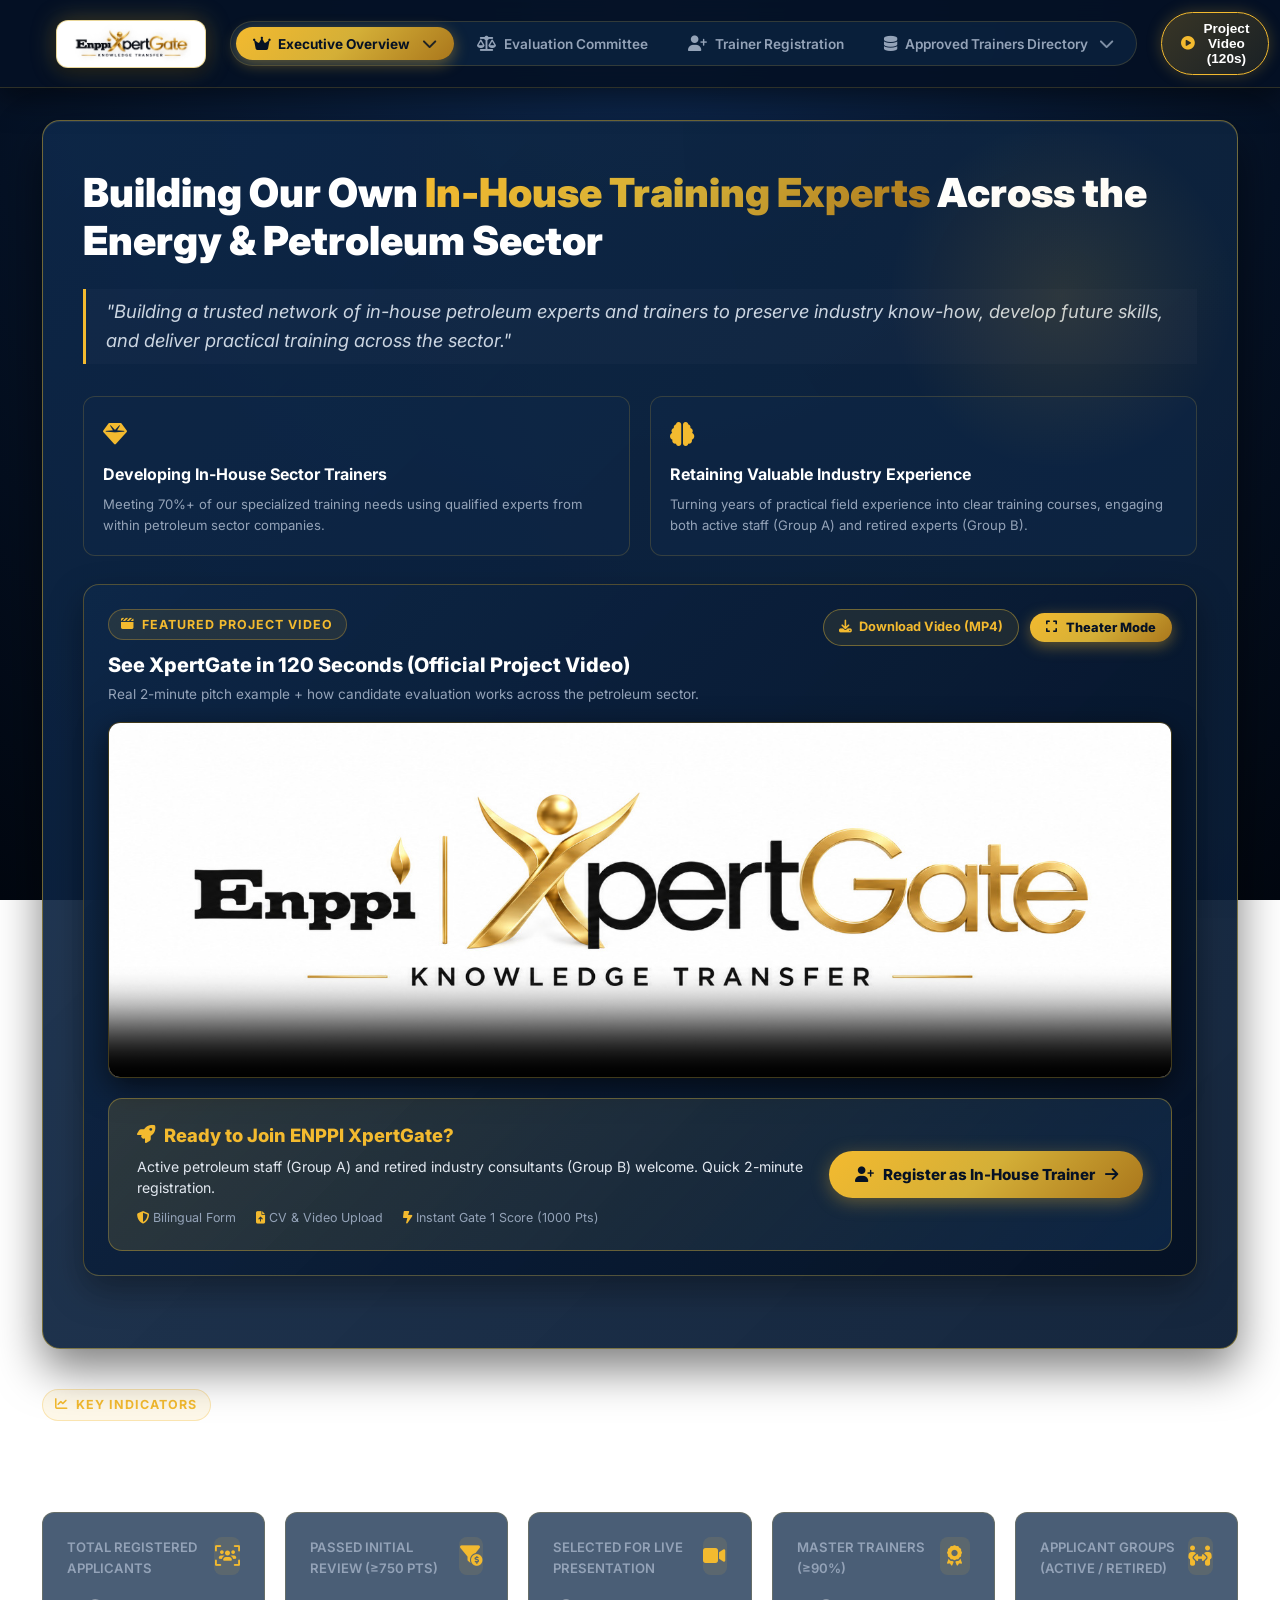
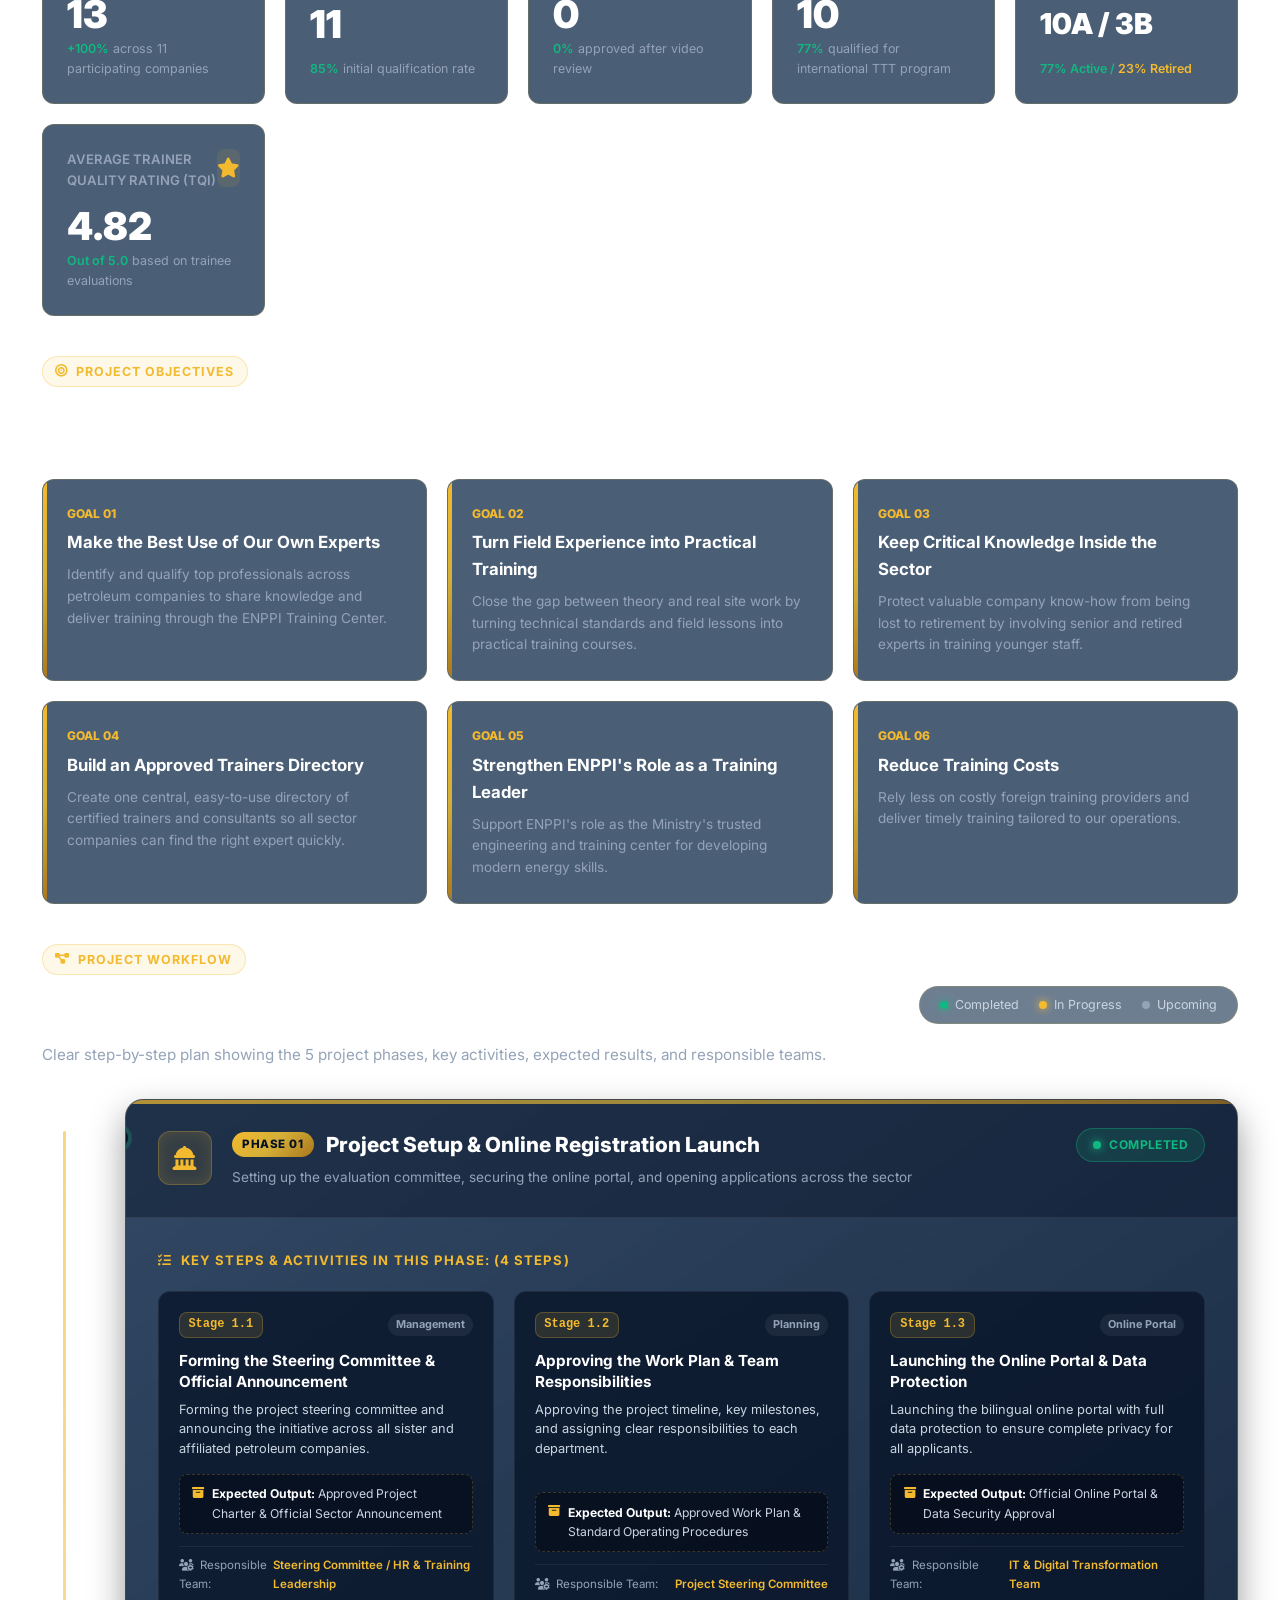
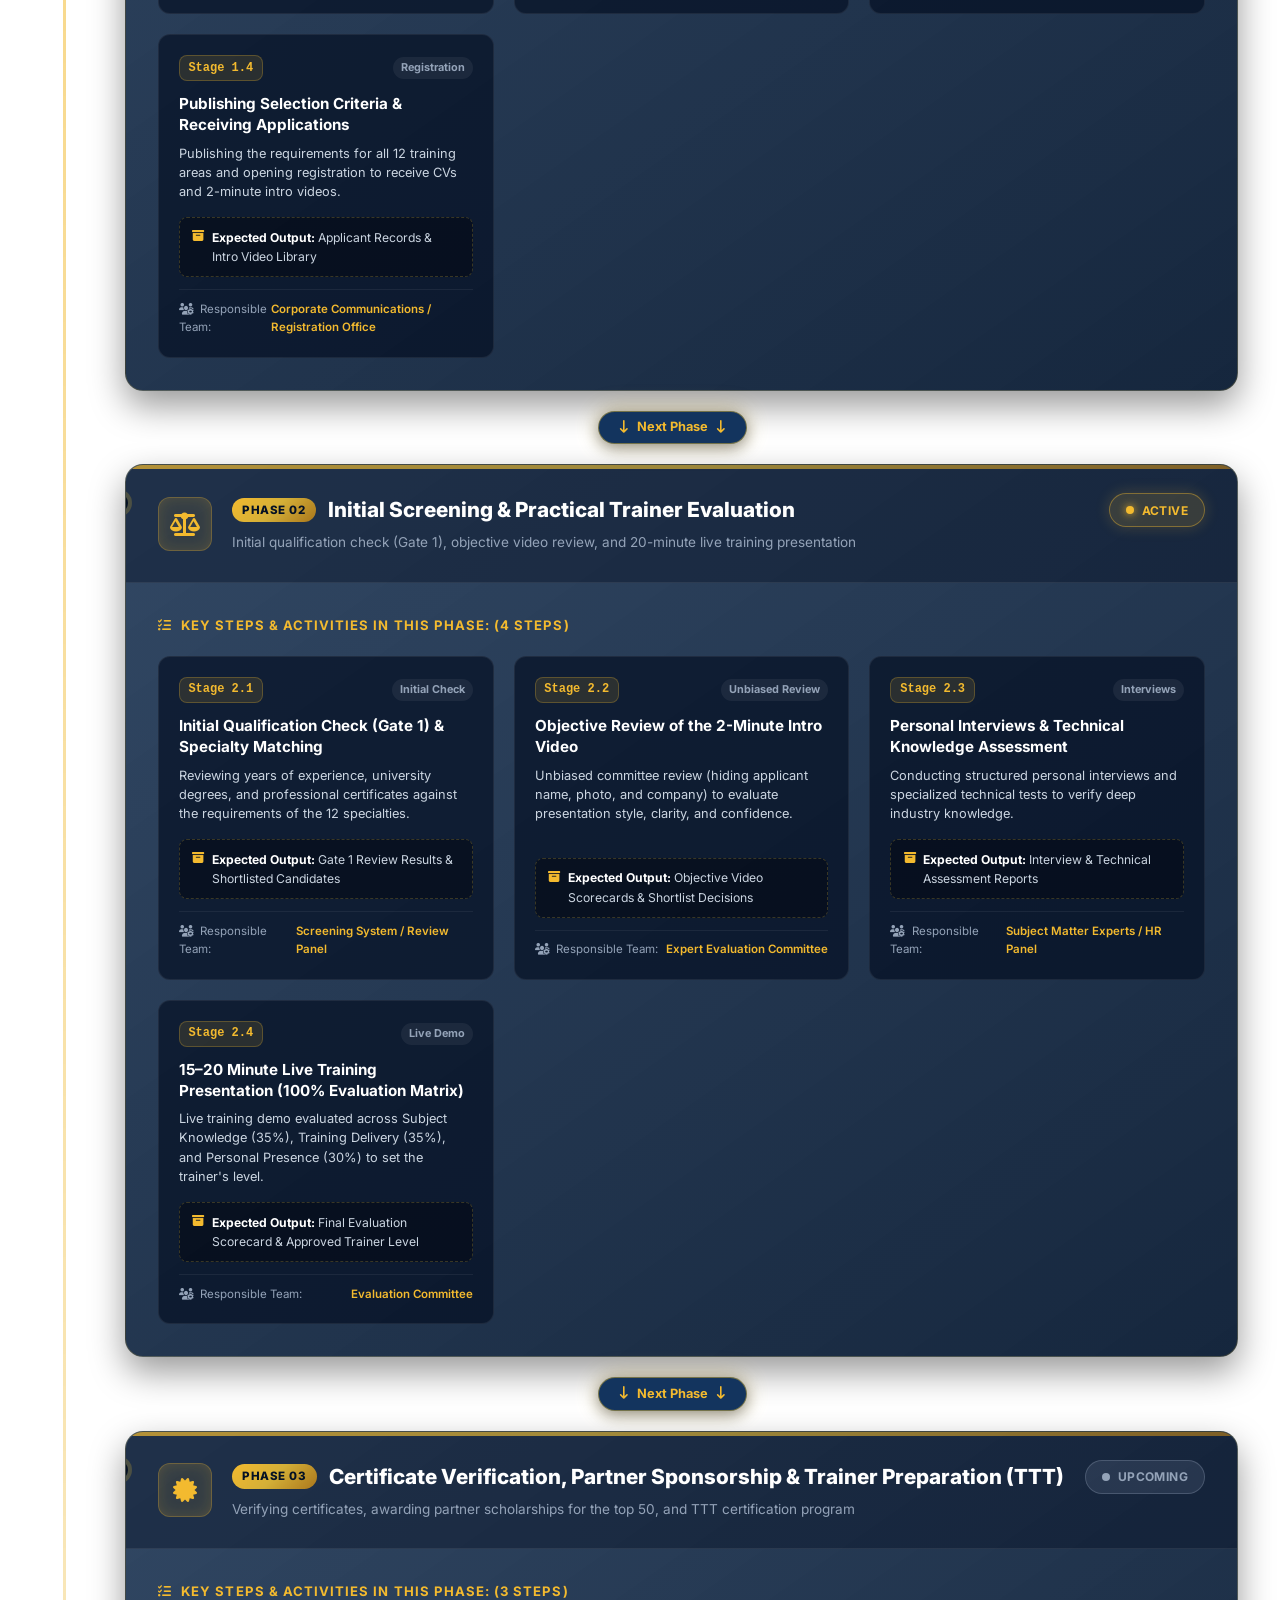
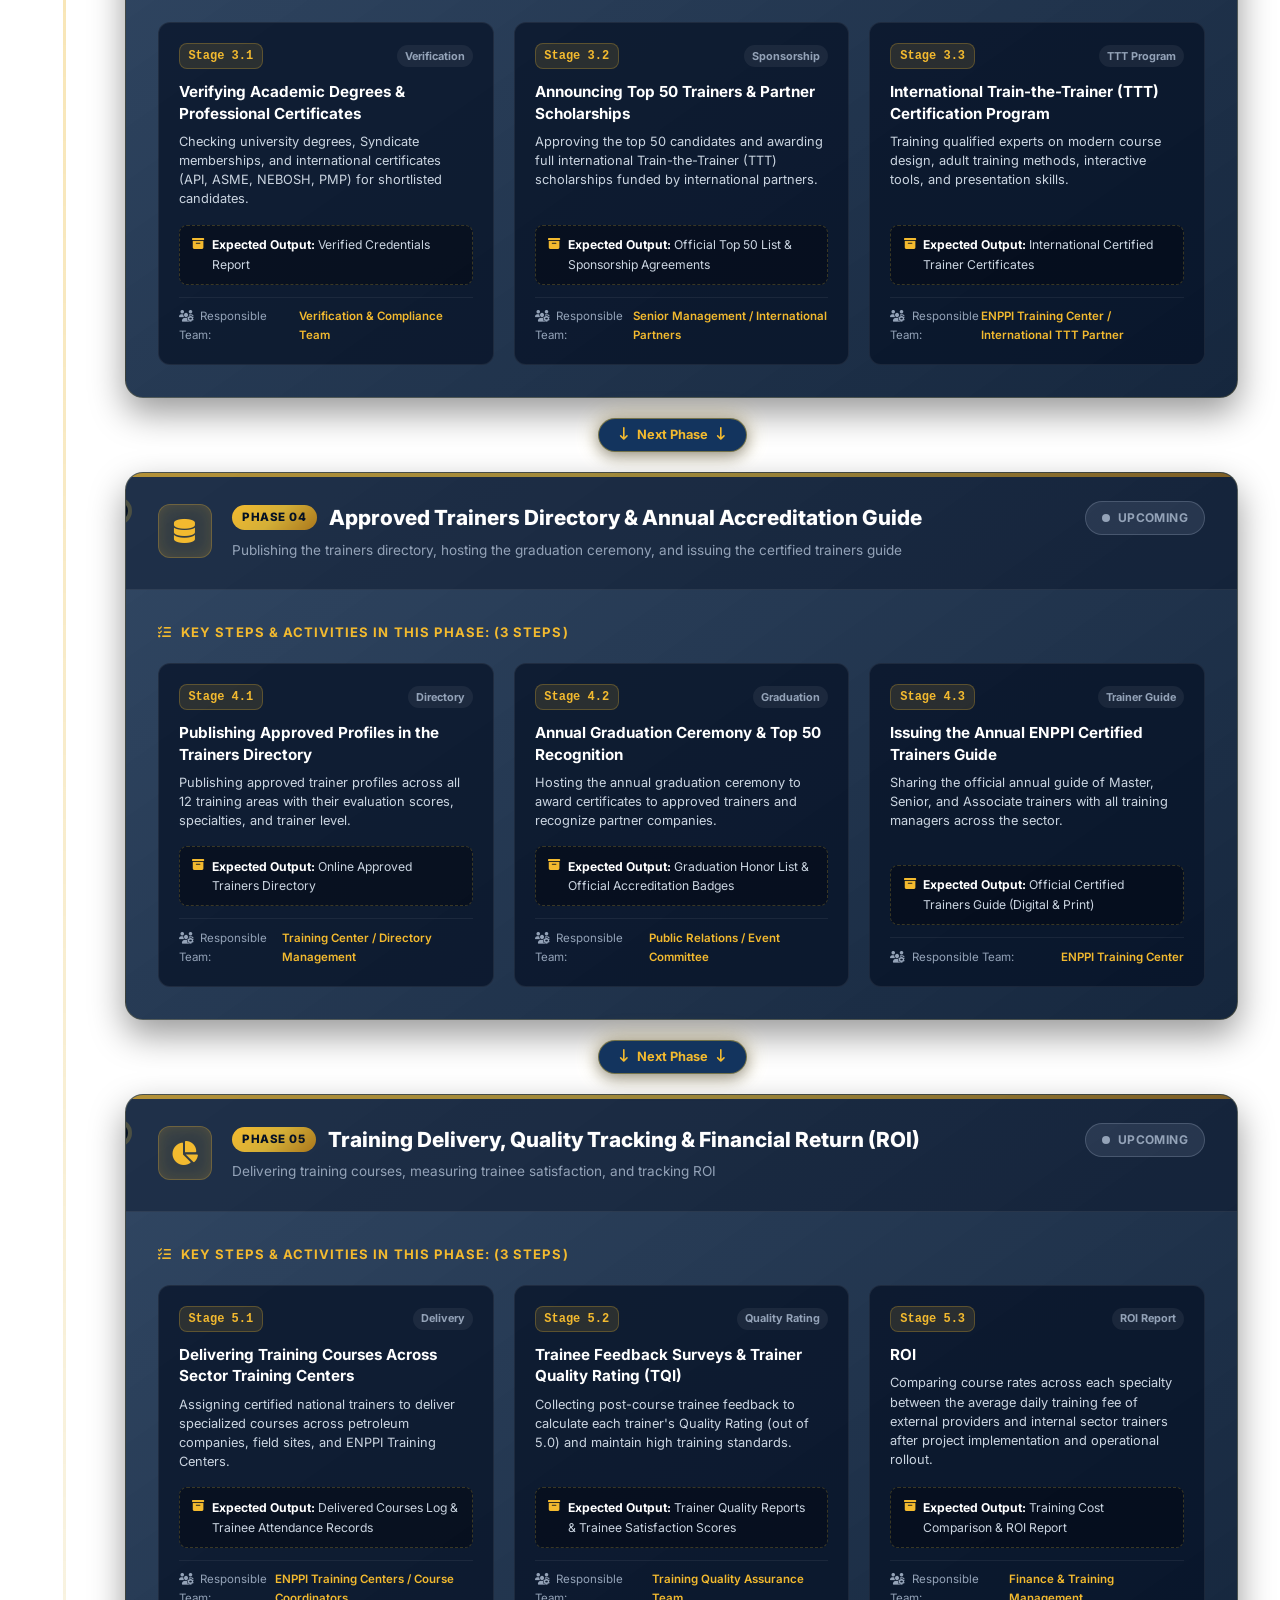
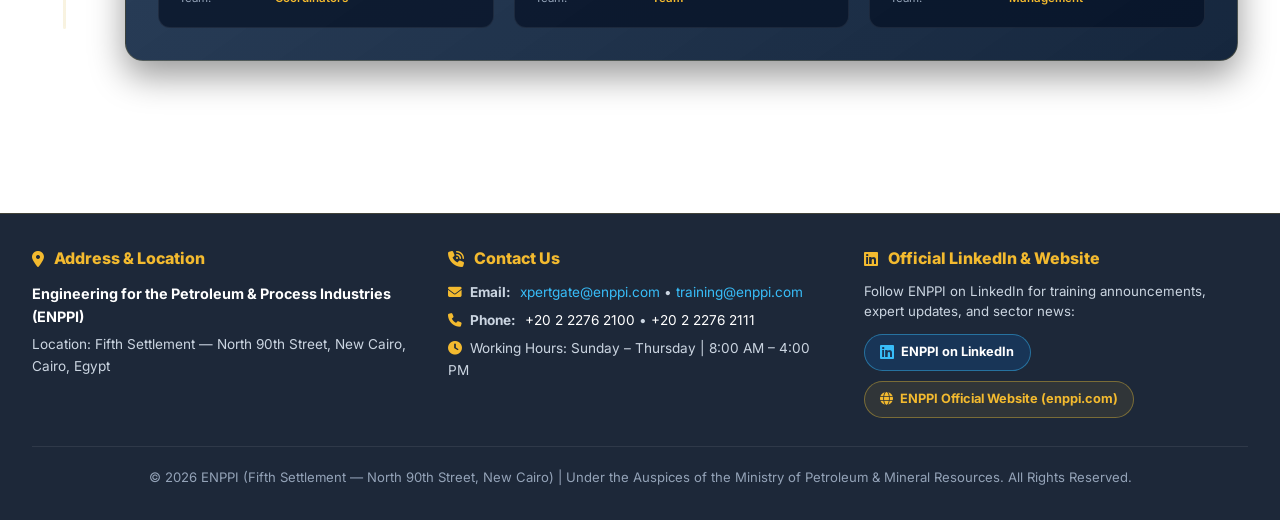
==== commit 0ba995d1: "fix: enlarge main container and table box wrapper so Rubric and Action column are fully displayed" ====
--- a/demo/index.html
+++ b/demo/index.html
@@ -596,7 +596,7 @@
                 </div>
 
                 <!-- Comprehensive Results Table -->
-                <div class="table-responsive" style="border: 1px solid rgba(212, 175, 55, 0.25); border-radius: 12px; overflow: hidden; background: rgba(5, 17, 36, 0.7);">
+                <div class="table-responsive" style="width: 100%; border: 1px solid rgba(212, 175, 55, 0.25); border-radius: 12px; overflow-x: auto; background: rgba(5, 17, 36, 0.7);">
                     <table class="enterprise-table" id="screeningCandidatesTable" style="margin: 0; width: 100%;">
                         <thead>
                             <tr style="background: rgba(14, 40, 73, 0.85);">
@@ -611,7 +611,7 @@
                                 <th style="text-align: center;" data-i18n="thCompositeScore">Total (100%)</th>
                                 <th style="text-align: center;" data-i18n="thAccreditedDegree">Accredited Level / Degree</th>
                                 <th data-i18n="thDeploymentScope">Approved Deployment Scope</th>
-                                <th style="text-align: center; width: 120px;" data-i18n="thActions">Action</th>
+                                <th style="text-align: center; min-width: 155px; width: 155px;" data-i18n="thActions">Action</th>
                             </tr>
                         </thead>
                         <tbody id="screeningTableBody">
--- a/demo/style.css
+++ b/demo/style.css
@@ -79,7 +79,8 @@
 }
 
 .header-container {
-    max-width: 1600px;
+    max-width: 1820px;
+    width: 96%;
     margin: 0 auto;
     display: flex;
     justify-content: space-between;
@@ -399,9 +400,10 @@
 
 /* Main Container & View System */
 .main-content {
-    max-width: 1600px;
+    max-width: 1820px;
+    width: 96%;
     margin: 0 auto;
-    padding: 2rem;
+    padding: 2rem 1rem;
 }
 
 .view-section {
@@ -1311,6 +1313,44 @@
 
 .enterprise-table tr:hover td {
     background: rgba(19, 52, 94, 0.4);
+}
+
+/* Screening Candidates Table & Visible Action Buttons */
+.eval-results-table-wrapper {
+    width: 100%;
+    max-width: 100%;
+    margin-inline: auto;
+}
+
+.table-responsive {
+    width: 100%;
+    overflow-x: auto;
+    -webkit-overflow-scrolling: touch;
+}
+
+#screeningCandidatesTable {
+    width: 100%;
+    min-width: 1050px;
+}
+
+#screeningCandidatesTable th {
+    padding: 0.65rem 0.5rem;
+    font-size: 0.74rem;
+    white-space: nowrap;
+}
+
+#screeningCandidatesTable td {
+    padding: 0.65rem 0.5rem;
+    font-size: 0.8rem;
+}
+
+#screeningCandidatesTable th:last-child,
+#screeningCandidatesTable td:last-child {
+    min-width: 155px;
+    width: 155px;
+    padding-inline-end: 1rem;
+    white-space: nowrap;
+    text-align: center;
 }
 
 /* Candidate Quick Pill */
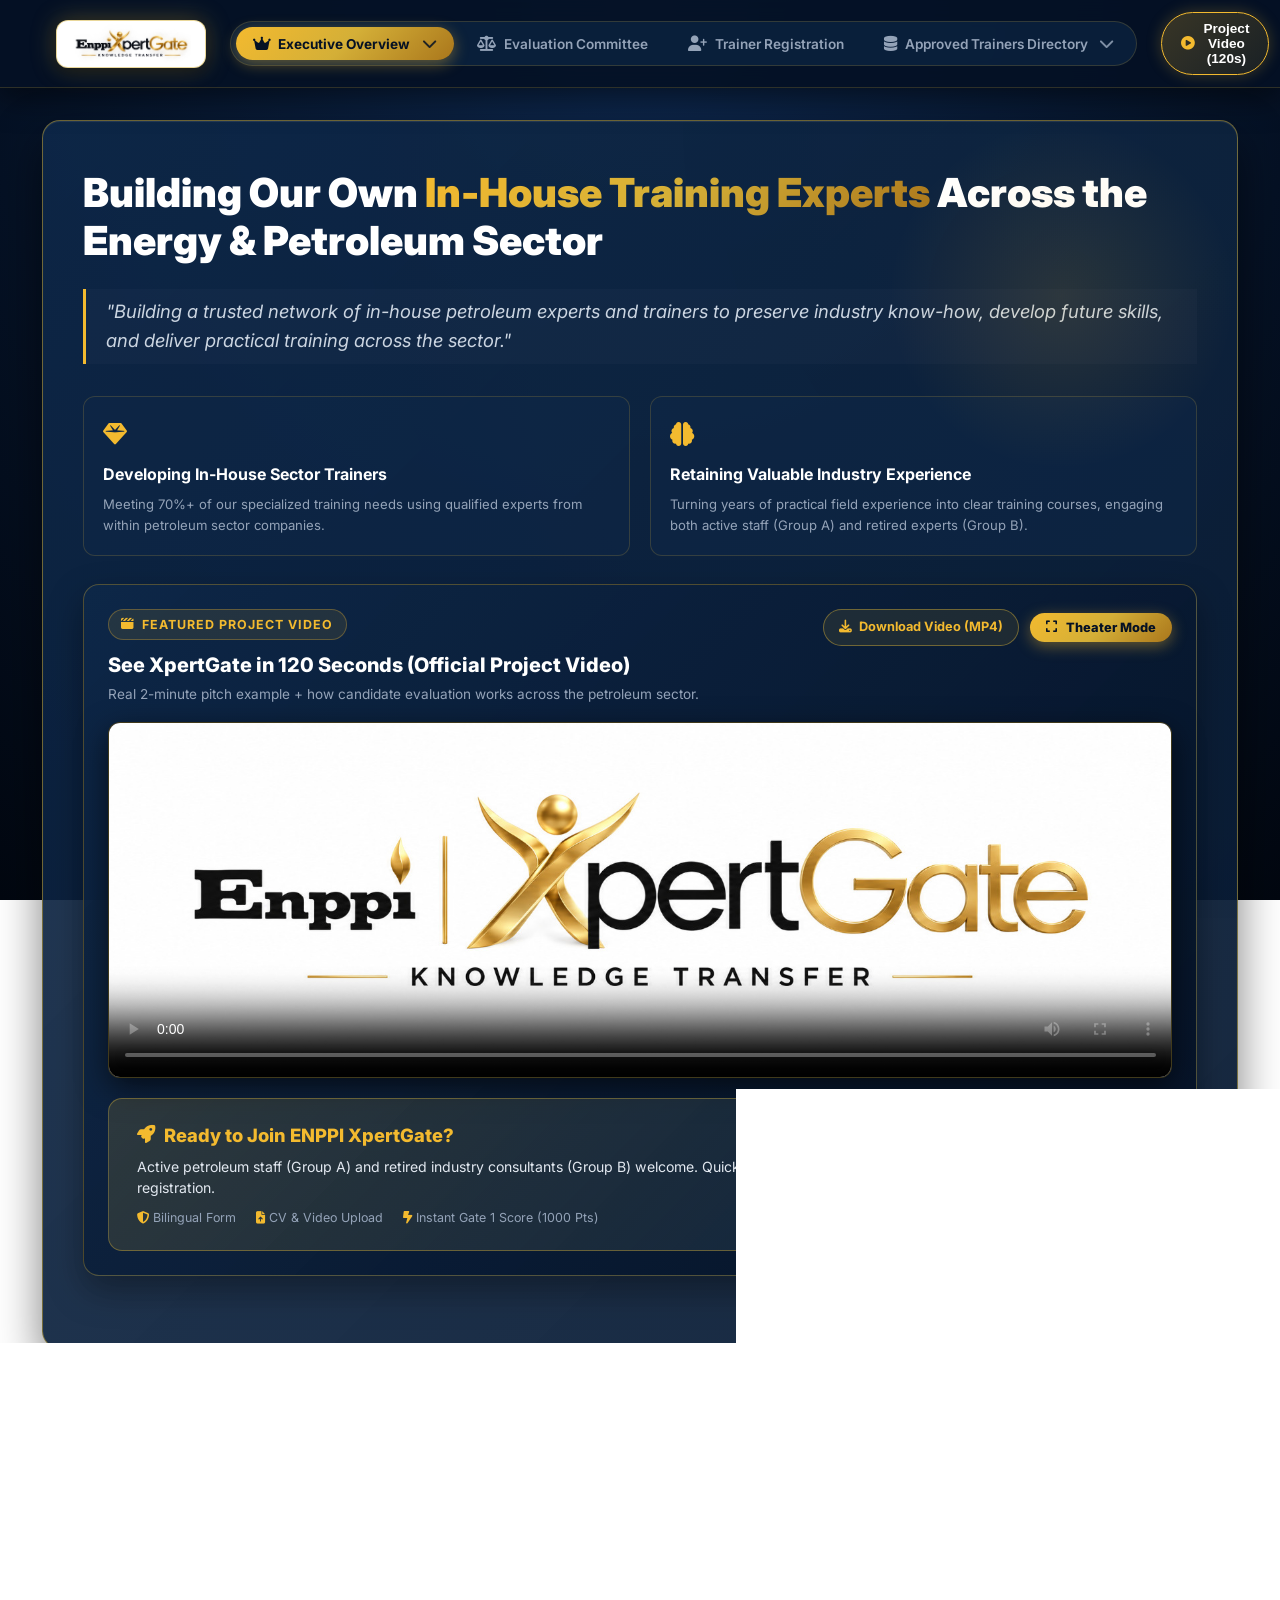
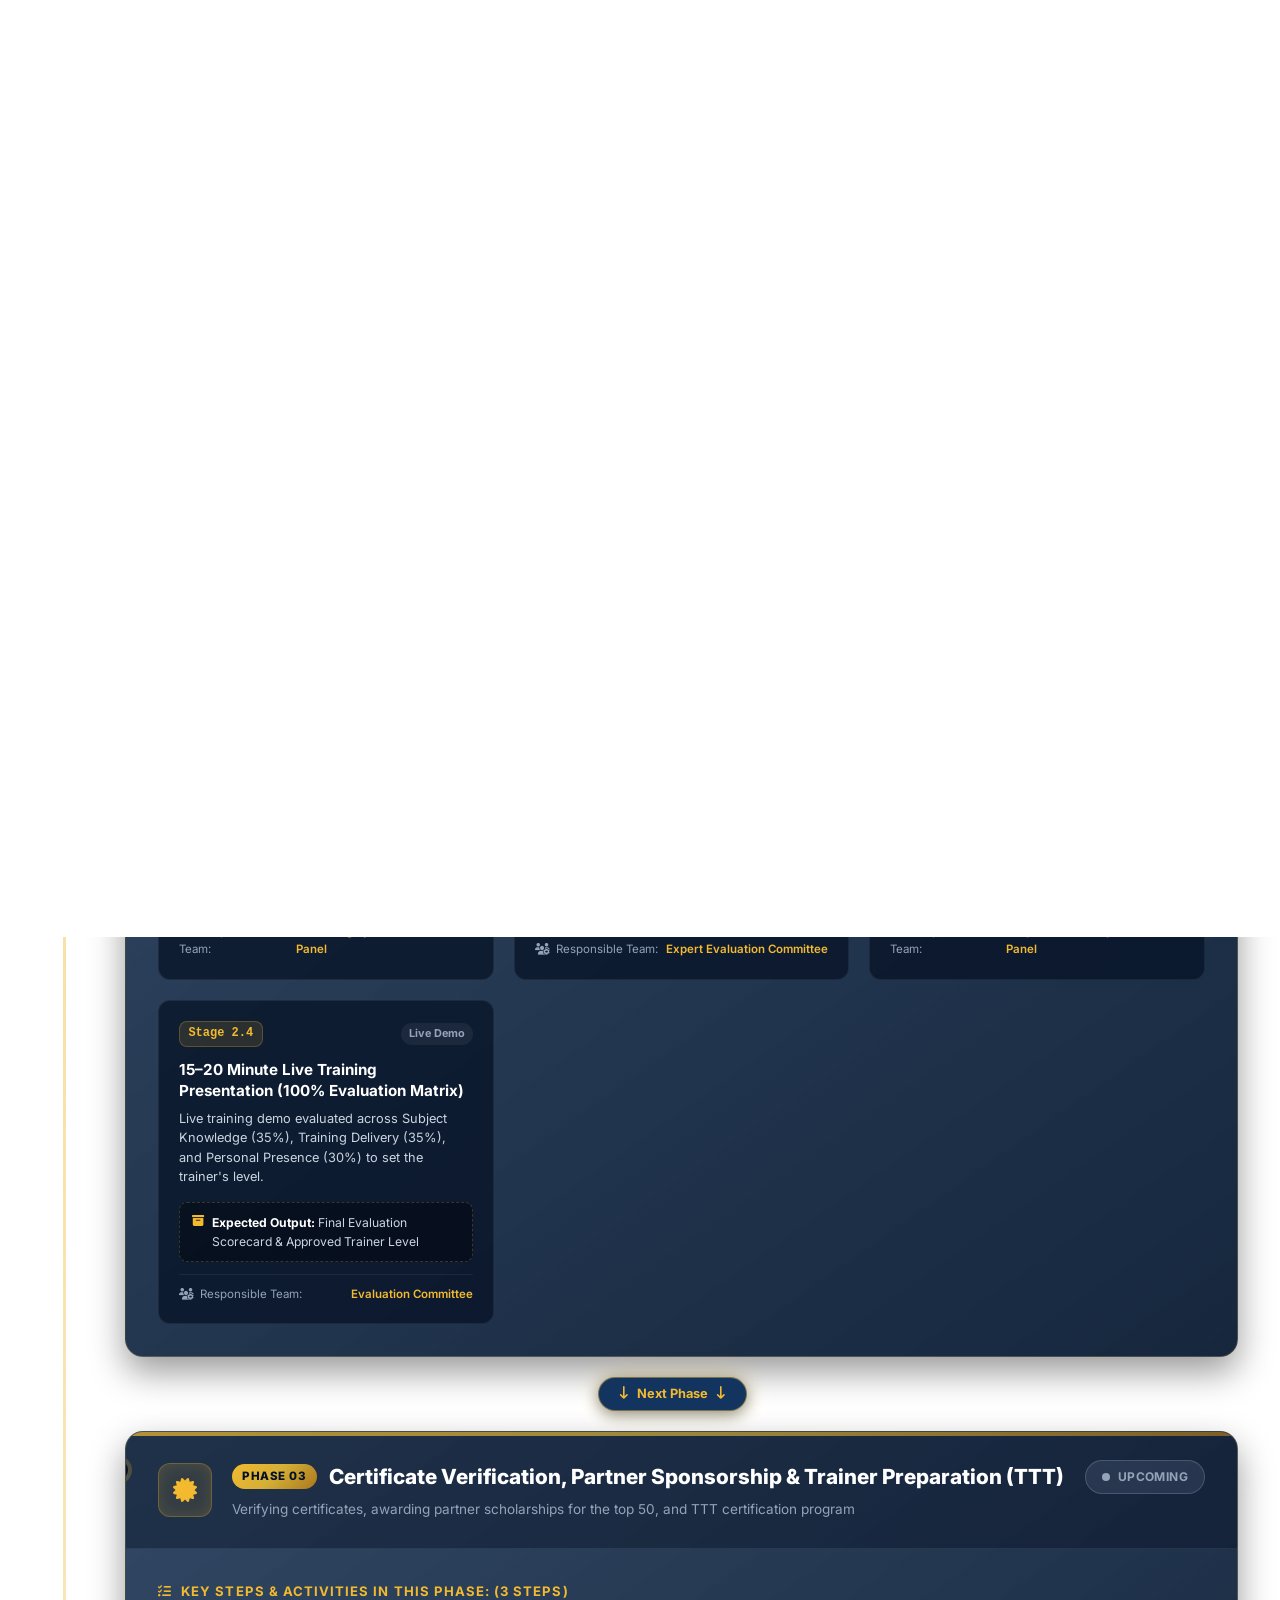
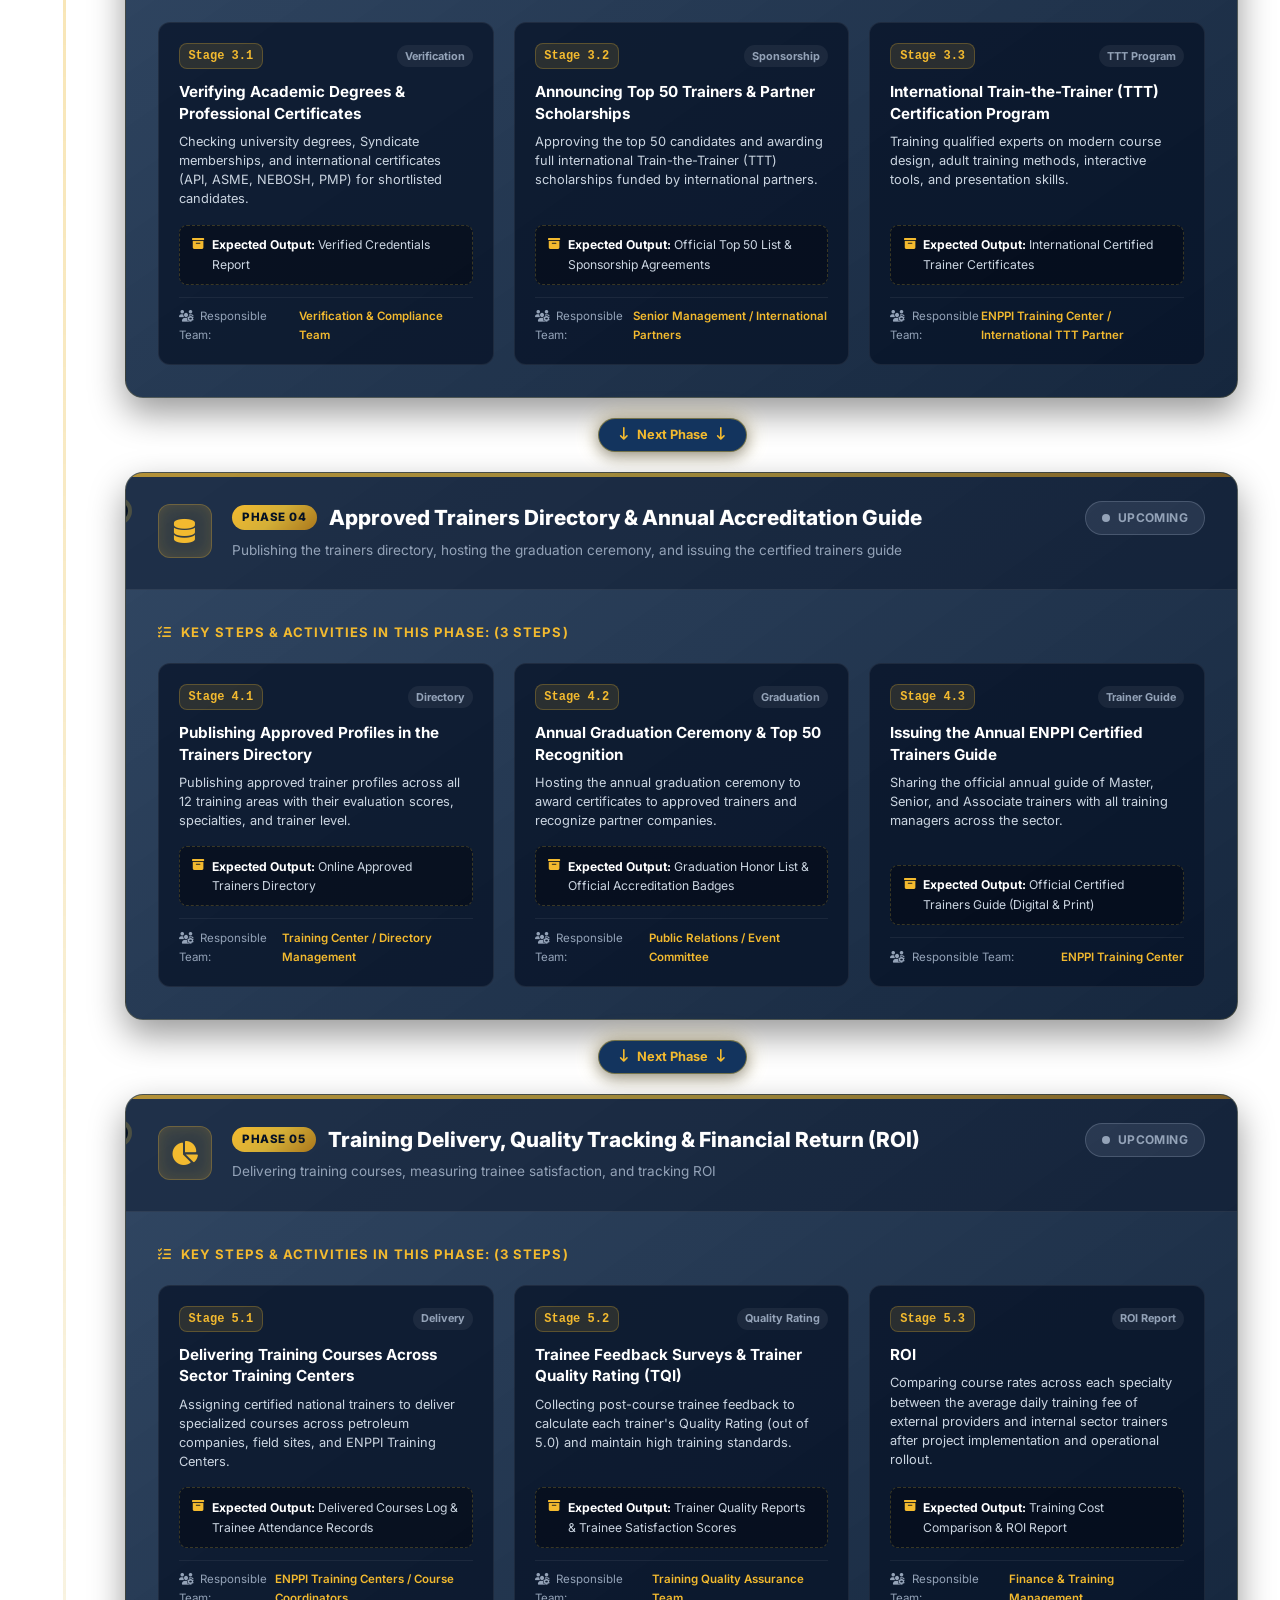
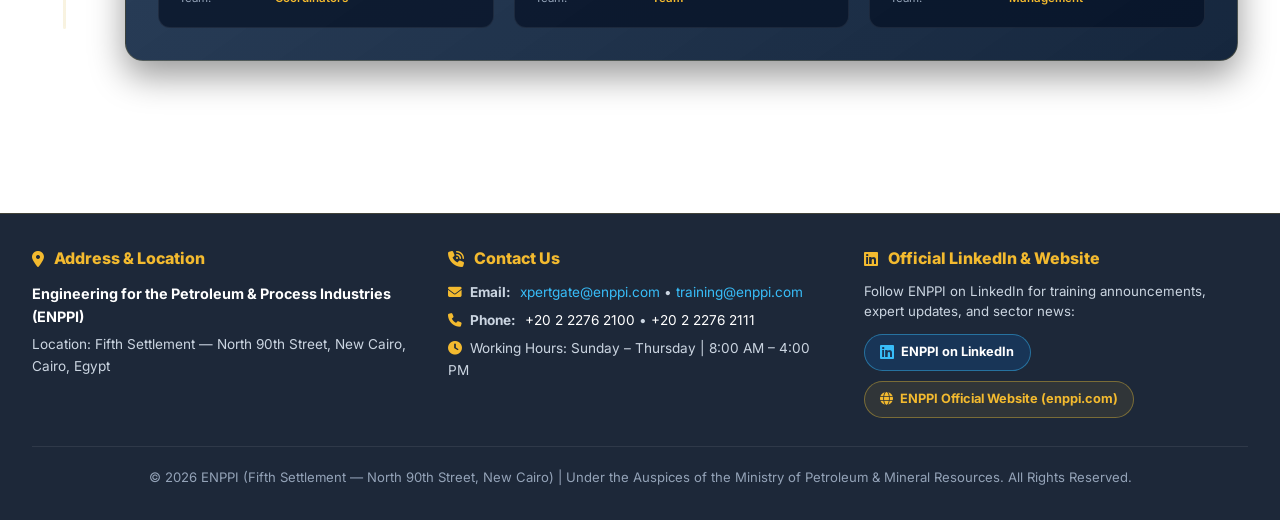
==== commit cc807bbc: "feat: add automated CV scanning & specialty matching, Gate 1 initiation highlight, and committee ali" ====
--- a/demo/index.html
+++ b/demo/index.html
@@ -643,10 +643,29 @@
                         <div style="font-size: 0.85rem; font-weight: 700; color: var(--text-muted); margin-top: 0.75rem;" id="liveReadinessStatus">
                             <i class="fa-solid fa-circle-info"></i> Waiting for Applicant Registration
                         </div>
+                        <div id="liveCvScanPill" style="margin-top: 0.75rem; font-size: 0.78rem; font-weight: 700; color: #34D399; background: rgba(16, 185, 129, 0.15); border: 1px solid rgba(16, 185, 129, 0.4); padding: 0.35rem 0.75rem; border-radius: 999px; display: none; align-items: center; justify-content: center; gap: 0.4rem;">
+                            <i class="fa-solid fa-file-circle-check"></i> <span id="liveCvScanPillText">CV Match: 0%</span>
+                        </div>
                     </div>
 
                     <div>
                         <div class="criteria-breakdown-list" style="margin-bottom: 1rem;">
+                            <!-- Highlighted CV Alignment & Specialty Match Row in Initiation Score -->
+                            <div class="criteria-breakdown-item cv-initiation-highlight-row" style="background: linear-gradient(135deg, rgba(16, 185, 129, 0.16), rgba(15, 23, 42, 0.9)); border: 1.5px solid #10B981; border-radius: 10px; padding: 0.75rem 1rem; margin-bottom: 0.75rem; box-shadow: 0 4px 15px rgba(16, 185, 129, 0.25);">
+                                <div>
+                                    <div style="color: #34D399; font-weight: 800; font-size: 0.92rem; display: flex; align-items: center; gap: 0.45rem;">
+                                        <i class="fa-solid fa-file-circle-check"></i>
+                                        <span data-i18n="critCvScanTitle">فحص السيرة الذاتية والمطابقة التخصصية (CV Alignment Scan)</span>
+                                    </div>
+                                    <small id="calcCvScanDetails" style="color: #CBD5E1; display: block; font-size: 0.78rem; margin-top: 0.25rem;">
+                                        مطابقة نقاط المجال والتخصص الدقيق
+                                    </small>
+                                </div>
+                                <div style="text-align: end;">
+                                    <strong id="calcCvScanScoreBadge" style="color: #34D399; font-size: 1.2rem; font-weight: 900;">0%</strong>
+                                    <small id="calcCvScanStatusText" style="display: block; font-size: 0.72rem; color: var(--gold-bright); font-weight: 700;">Verified Match</small>
+                                </div>
+                            </div>
                             <div class="criteria-breakdown-item">
                                 <span data-i18n="critExpPts">Years of Experience (40 pts/year, up to 600 pts)</span>
                                 <strong id="calcExpPts">0 pts</strong>
@@ -990,6 +1009,19 @@
                                 <small id="cvUploadStatus" style="display: block; margin-top: 0.4rem; color: var(--text-muted); font-size: 0.78rem;" data-i18n="lblPrimaryCvHint">
                                     Accepted formats: PDF, DOC, DOCX. Your CV will be shared directly with the Evaluation Committee.
                                 </small>
+
+                                <div style="margin-top: 0.65rem; display: flex; justify-content: flex-end; align-items: center; gap: 0.75rem;">
+                                    <button type="button" id="toggleCvPasteBtn" style="background: none; border: none; font-size: 0.76rem; color: var(--gold-bright); text-decoration: underline; cursor: pointer; display: inline-flex; align-items: center; gap: 0.35rem; font-family: inherit;">
+                                        <i class="fa-solid fa-file-pen"></i>
+                                        <span data-i18n="lblToggleCvPaste">لصق نص السيرة الذاتية يدوياً / معاينة النص</span>
+                                    </button>
+                                </div>
+                                <div id="cvPasteWrap" style="display: none; margin-top: 0.6rem;">
+                                    <textarea id="appCvTextPaste" class="form-input" rows="4" placeholder="الصق نص السيرة الذاتية هنا للمسح الفوري والمطابقة مع التخصص المختار..." style="font-size: 0.82rem; line-height: 1.5; background: rgba(5, 17, 36, 0.7);"></textarea>
+                                </div>
+
+                                <!-- LIVE CV SCAN RESULT CARD -->
+                                <div id="cvLiveScanCard" style="display: none; margin-top: 1rem;"></div>
                             </div>
                         </div>
 
@@ -1771,6 +1803,14 @@
         </div>
     </footer>
 
+    <!-- PDF.js library for in-browser client-side CV text extraction -->
+    <script src="assets/lib/pdf.min.js"></script>
+    <script>
+        if (window.pdfjsLib) {
+            pdfjsLib.GlobalWorkerOptions.workerSrc = "assets/lib/pdf.worker.min.js";
+        }
+    </script>
+
     <!-- App Data and Controller Scripts -->
     <script src="data.js"></script>
     <script src="app.js"></script>
--- a/demo/style.css
+++ b/demo/style.css
@@ -3841,3 +3841,97 @@
     gap: 0.5rem;
     margin-bottom: 1.25rem;
 }
+
+
+/* ==============================================================================
+   CV SCANNING, TECHNICAL MATCHING & HIGHLIGHT TAGS
+   ============================================================================== */
+.cv-term-chips {
+    display: flex;
+    flex-wrap: wrap;
+    gap: 0.4rem;
+    margin-top: 0.35rem;
+}
+
+.cv-tag {
+    display: inline-flex;
+    align-items: center;
+    gap: 0.35rem;
+    padding: 0.25rem 0.65rem;
+    border-radius: 999px;
+    font-size: 0.75rem;
+    font-weight: 700;
+    transition: all 0.2s ease;
+    line-height: 1.4;
+}
+
+.cv-tag.area-tag {
+    background: rgba(16, 185, 129, 0.16);
+    border: 1px solid rgba(16, 185, 129, 0.5);
+    color: #34D399;
+}
+
+.cv-tag.sub-tag {
+    background: rgba(56, 189, 248, 0.16);
+    border: 1px solid rgba(56, 189, 248, 0.5);
+    color: #38BDF8;
+}
+
+.cv-tag.cert-tag {
+    background: rgba(212, 175, 55, 0.16);
+    border: 1px solid rgba(212, 175, 55, 0.5);
+    color: var(--gold-bright);
+}
+
+.cv-tag.miss-tag {
+    background: rgba(239, 68, 68, 0.14);
+    border: 1px solid rgba(239, 68, 68, 0.4);
+    color: #FCA5A5;
+}
+
+.cv-tag:hover {
+    transform: translateY(-1px);
+    box-shadow: 0 2px 8px rgba(0, 0, 0, 0.3);
+}
+
+.cv-match-kw {
+    background: rgba(212, 175, 55, 0.3);
+    color: #FFDF73;
+    padding: 0.1rem 0.35rem;
+    border-radius: 4px;
+    font-weight: 800;
+    border-bottom: 2px solid var(--gold-bright);
+}
+
+.cv-scan-table-badge {
+    transition: all 0.2s ease;
+    cursor: default;
+}
+
+.cv-scan-table-badge:hover {
+    border-color: #34D399;
+    box-shadow: 0 0 10px rgba(16, 185, 129, 0.35);
+}
+
+.cv-initiation-highlight-row {
+    animation: cvHighlightGlow 3s infinite alternate ease-in-out;
+}
+
+@keyframes cvHighlightGlow {
+    0% { border-color: rgba(16, 185, 129, 0.4); box-shadow: 0 2px 10px rgba(16, 185, 129, 0.15); }
+    100% { border-color: rgba(16, 185, 129, 0.85); box-shadow: 0 4px 20px rgba(16, 185, 129, 0.35); }
+}
+
+.cv-scan-progress-bar {
+    height: 6px;
+    border-radius: 999px;
+    background: rgba(255, 255, 255, 0.08);
+    overflow: hidden;
+    margin-top: 0.3rem;
+}
+
+.cv-scan-progress-fill {
+    height: 100%;
+    border-radius: 999px;
+    transition: width 0.6s cubic-bezier(0.4, 0, 0.2, 1);
+}
